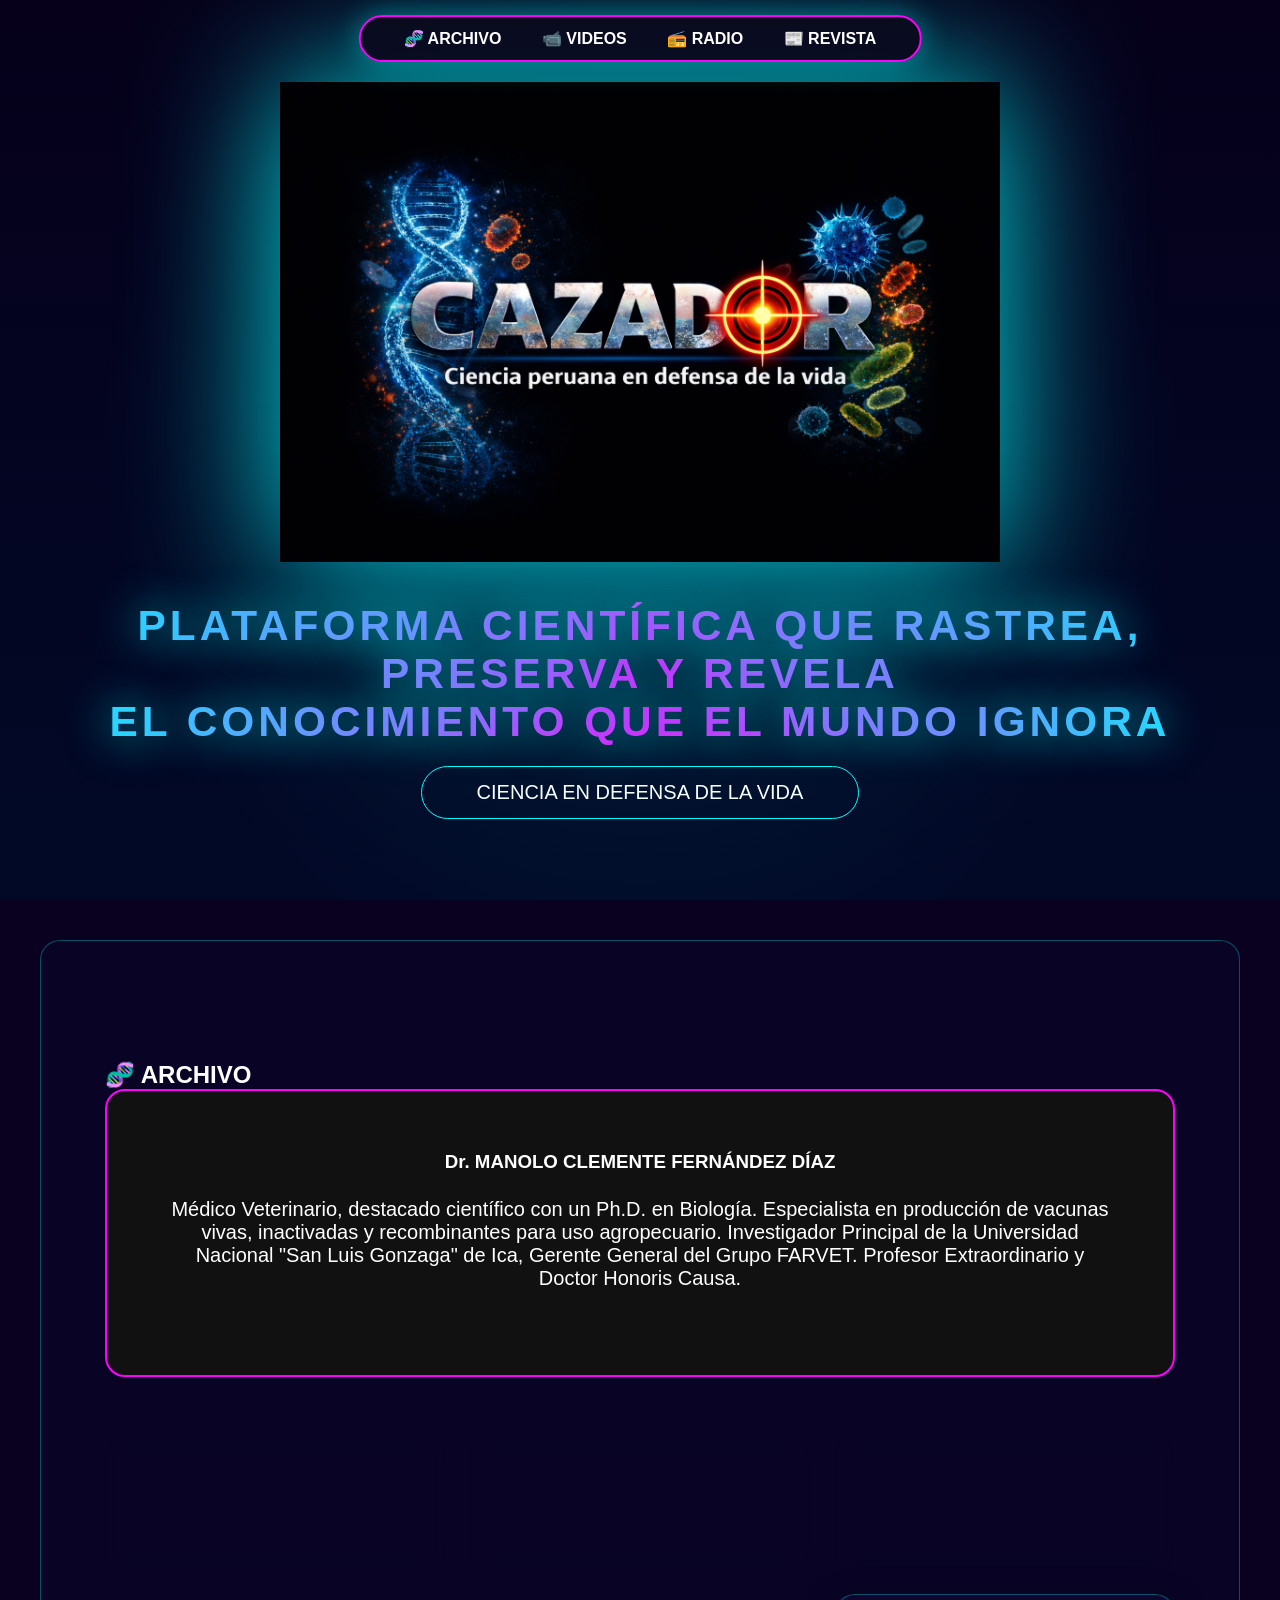
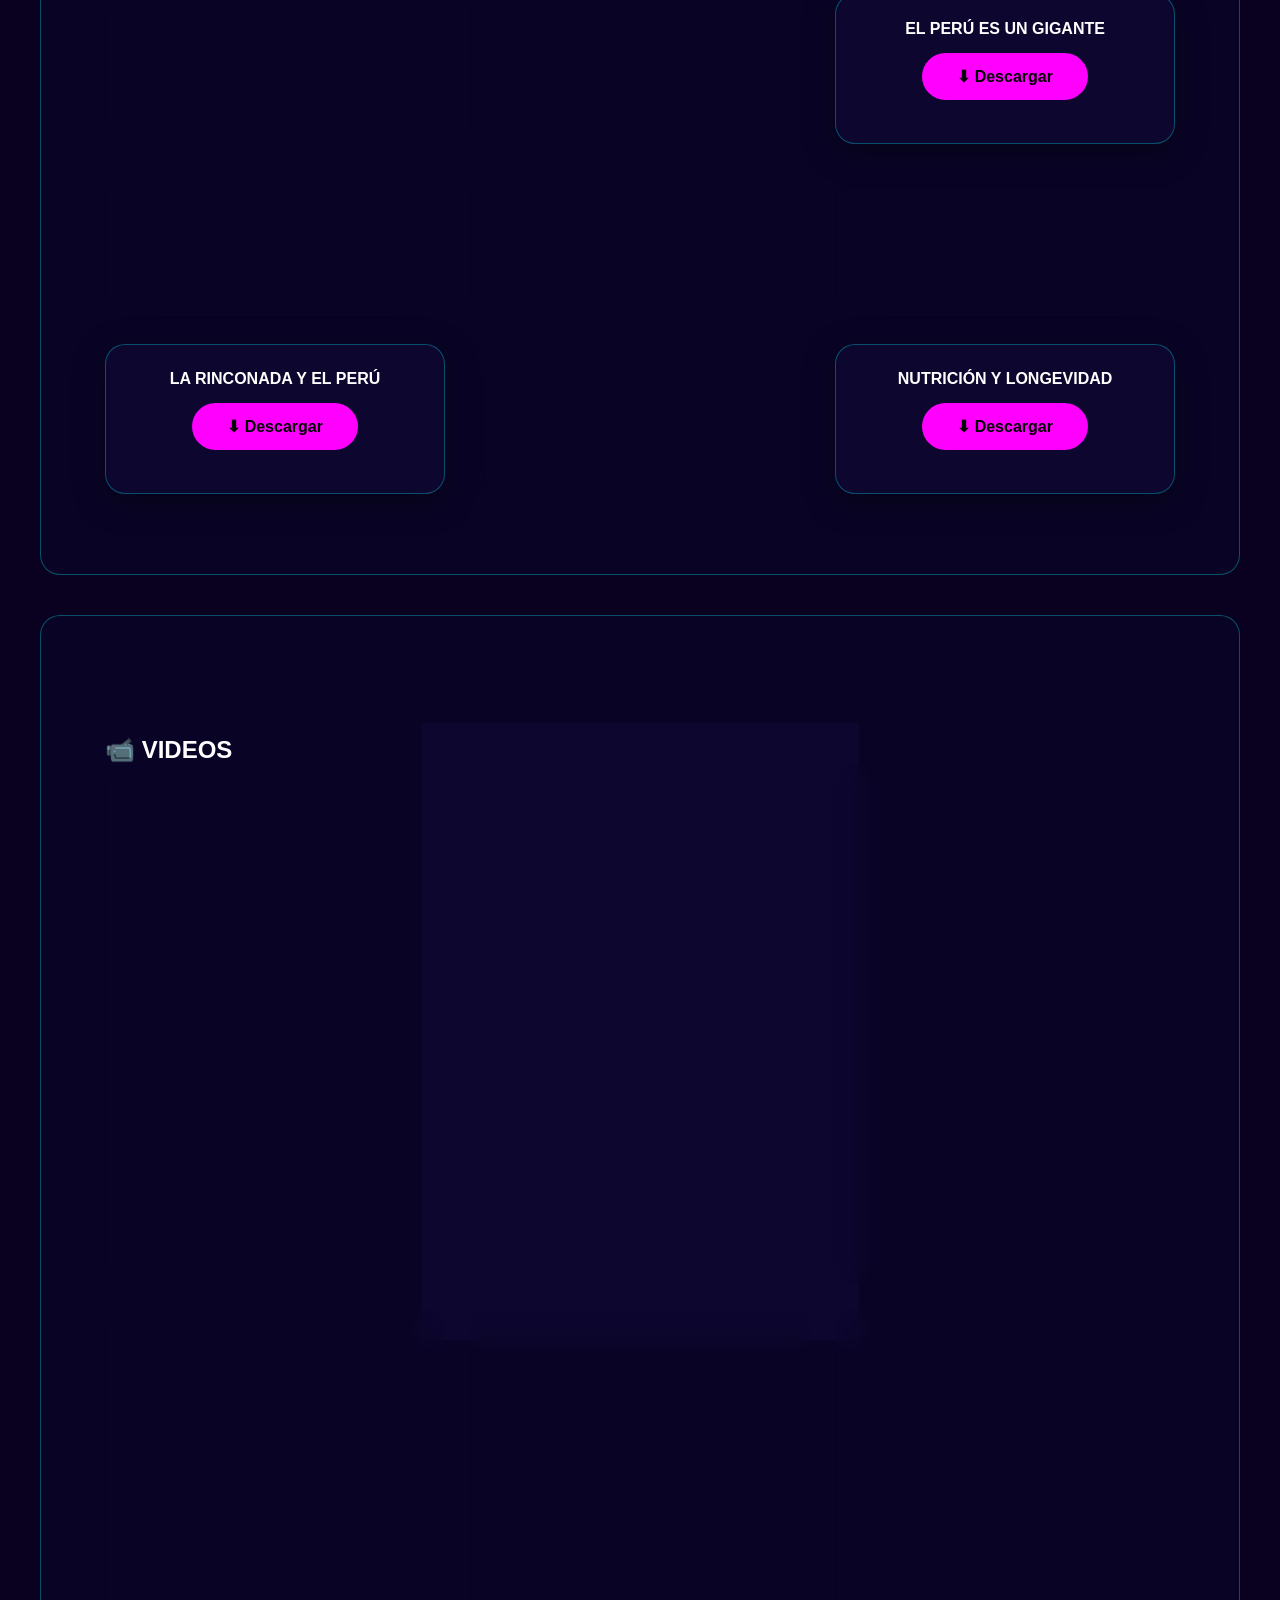
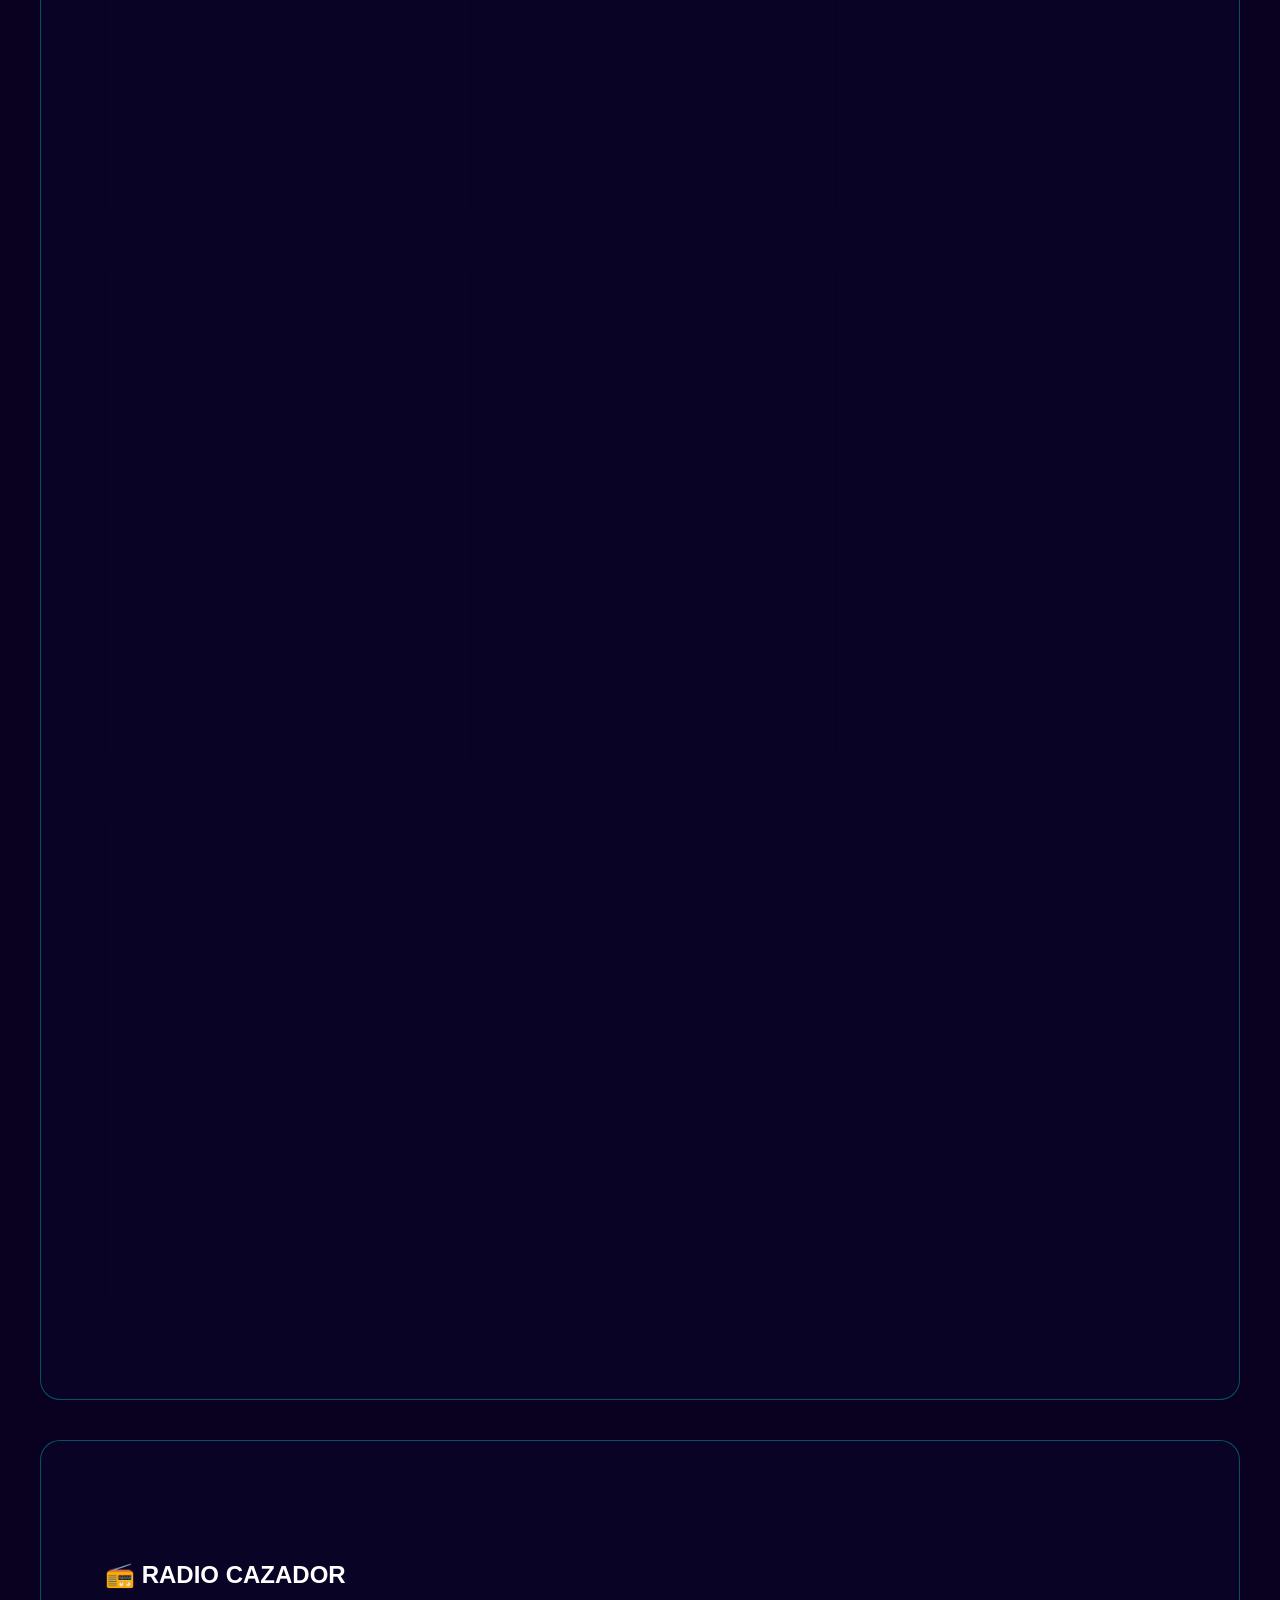
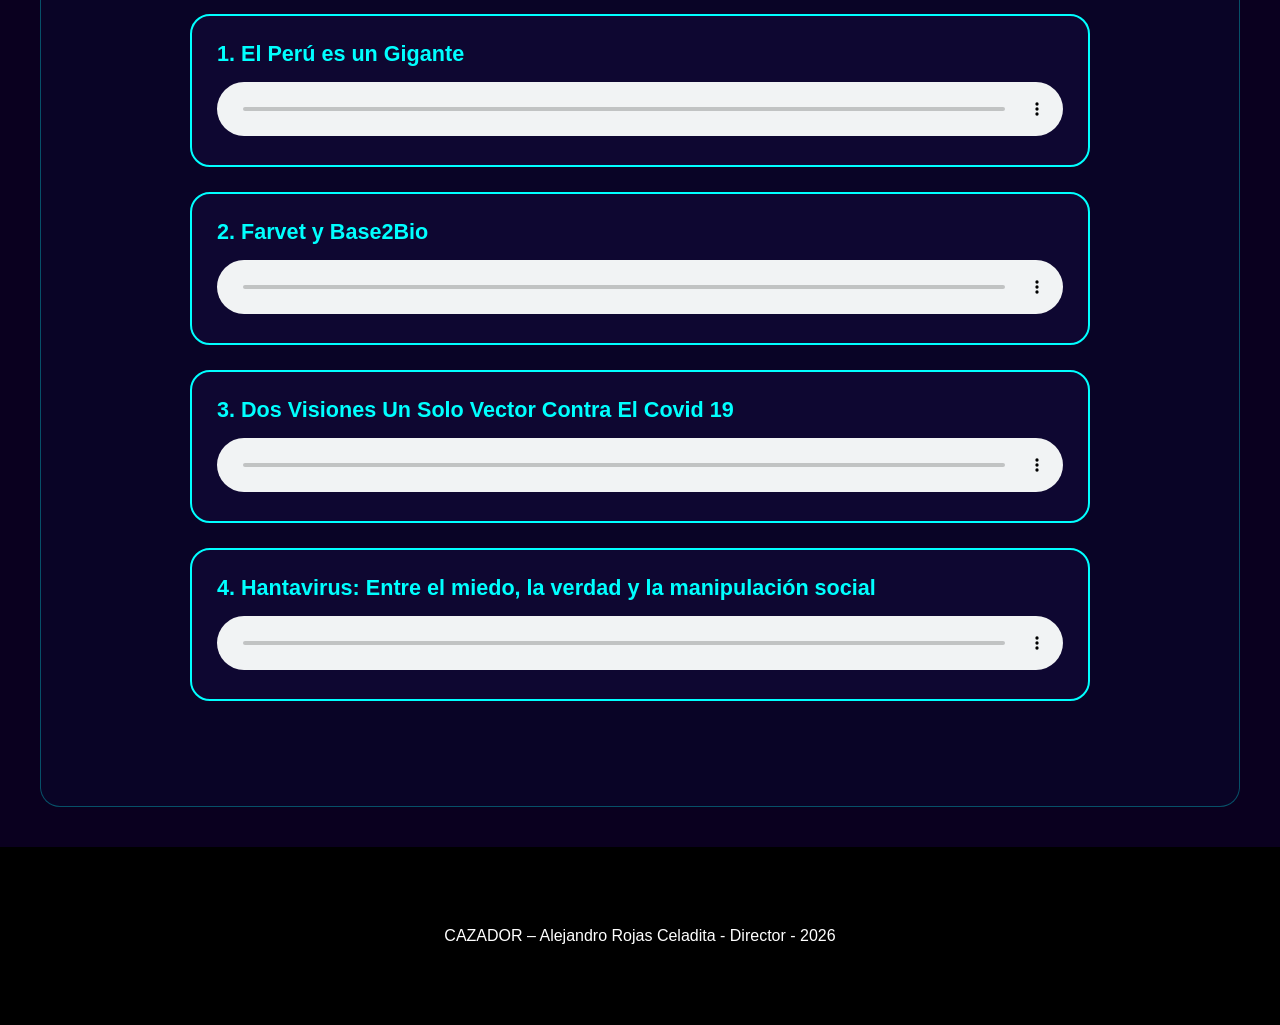
==== index.html @ 8141affb "Update index.html" ====
<!DOCTYPE html>
<html lang="es">
<head>
    <meta charset="UTF-8">
    <meta name="viewport" content="width=device-width, initial-scale=1.0">
    <title>CAZADOR – Archivo Científico Vivo</title>
    <style>
        :root { --neon-pink: #ff00ff; --neon-blue: #00ffff; }
        * { margin: 0; padding: 0; box-sizing: border-box; }
        body { font-family: 'Arial', sans-serif; background: #0a001f; color: white; scroll-behavior: smooth; }

        nav { position: fixed; top: 15px; left: 50%; transform: translateX(-50%); background: rgba(10,10,30,0.95); border: 2px solid var(--neon-pink); border-radius: 50px; padding: 12px 25px; z-index: 1000; box-shadow: 0 0 30px rgba(0,255,255,0.4); }
        nav a { color: white; margin: 0 18px; text-decoration: none; font-weight: bold; }

        header { min-height: 100vh; background: linear-gradient(rgba(5,0,25,0.85), rgba(0,10,40,0.9)), url('https://images.unsplash.com/photo-1462331940025-5ec7f0e9d0e4?ixlib=rb-4.0.3&auto=format&fit=crop&q=80') center/cover no-repeat; display: flex; flex-direction: column; align-items: center; justify-content: center; text-align: center; position: relative; overflow: hidden; }

        .logo { max-width: 720px; width: 80%; margin-bottom: 30px; filter: drop-shadow(0 0 60px rgba(0,255,255,0.8)); }

        .subtitle { font-size: 2.4rem; font-weight: 900; letter-spacing: 3px; background: linear-gradient(90deg, #00ffff, #ff00ff); -webkit-background-clip: text; -webkit-text-fill-color: transparent; text-shadow: 0 0 30px rgba(0,255,255,0.8); }

        .section { padding: 120px 5% 80px; max-width: 1200px; margin: 40px auto; background: rgba(10,5,40,0.95); border: 1px solid rgba(0,255,255,0.3); border-radius: 20px; }

        .grid { display: grid; grid-template-columns: repeat(auto-fit, minmax(340px, 1fr)); gap: 25px; }

            .pdf-card, .video-card {
            background: rgba(15, 8, 50, 0.85);
            border: 1px solid rgba(0, 255, 255, 0.3);
            border-radius: 20px;
            padding: 25px;
            text-align: center;
            transition: all 0.5s cubic-bezier(0.4, 0, 0.2, 1);
            backdrop-filter: blur(10px);
            box-shadow: 0 8px 32px rgba(0, 0, 0, 0.4);
            position: relative;
            overflow: hidden;
        }

        .pdf-card::before, .video-card::before {
            content: '';
            position: absolute;
            top: -50%;
            left: -50%;
            width: 200%;
            height: 200%;
            background: radial-gradient(circle, rgba(0,255,255,0.15) 0%, transparent 70%);
            opacity: 0;
            transition: all 0.6s;
        }

        .pdf-card:hover::before, .video-card:hover::before {
            opacity: 1;
            transform: rotate(30deg);
        }

        .pdf-card:hover, .video-card:hover {
            transform: translateY(-18px) scale(1.04);
            border-color: #ff00ff;
            box-shadow: 0 20px 50px rgba(0, 255, 255, 0.4);
        }

        .video-card {
            height: 520px;
            background-size: cover;
            background-position: center;
        }
        .overlay {
            position: absolute;
            bottom: 0; left: 0; right: 0;
            background: linear-gradient(transparent, rgba(0,0,0,0.95));
            padding: 40px 20px 30px;
        }
        .btn {
            margin-top: 15px;
            padding: 14px 35px;
            background: var(--neon-pink);
            color: black;
            text-decoration: none;
            border-radius: 50px;
            font-weight: bold;
            display: inline-block;
        }
                /* === ANIMACIONES PARA DAR VIDA === */
        @keyframes fadeInUp {
            from { opacity: 0; transform: translateY(40px); }
            to { opacity: 1; transform: translateY(0); }
        }

        @keyframes neonGlow {
            0% { text-shadow: 0 0 10px #00ffff; }
            50% { text-shadow: 0 0 40px #00ffff, 0 0 60px #ff00ff; }
            100% { text-shadow: 0 0 10px #00ffff; }
        }

        .section { animation: fadeInUp 0.8s ease forwards; }

        .video-card, .pdf-card {
            transition: all 0.4s cubic-bezier(0.4, 0, 0.2, 1);
        }

        .video-card:hover, .pdf-card:hover {
            transform: translateY(-15px) scale(1.03);
            box-shadow: 0 0 50px rgba(0, 255, 255, 0.5);
            border-color: #ff00ff;
        }

        h2 { animation: neonGlow 4s infinite alternate; }

        .btn:hover {
            transform: scale(1.1);
            box-shadow: 0 0 25px rgba(255, 0, 255, 0.8);
        }
    </style>
    <!-- Google tag (gtag.js) -->
<script async src="https://www.googletagmanager.com/gtag/js?id=G-7K16QGHXJN"></script>
<script>
  window.dataLayer = window.dataLayer || [];
  function gtag(){dataLayer.push(arguments);}
  gtag('js', new Date());

  gtag('config', 'G-7K16QGHXJN');
</script>
</head>
<body>

     <nav>
        <a href="#archivo">🧬 ARCHIVO</a>
        <a href="#videos">📹 VIDEOS</a>
        <a href="#radio">📻 RADIO</a>
        <a href="#revista">📰 REVISTA</a>
    </nav>

        <!-- HEADER CINEMATOGRÁFICO LIMPIO -->
    <header style="min-height: 100vh; 
                   background: linear-gradient(rgba(5,0,25,0.8), rgba(0,10,40,0.9)), 
                               url('https://images.unsplash.com/photo-1462331940025-5ec7f0e9d0e4?ixlib=rb-4.0.3&auto=format&fit=crop&q=80') center/cover no-repeat;
                   display: flex; 
                   flex-direction: column; 
                   align-items: center; 
                   justify-content: center; 
                   text-align: center; 
                   position: relative;
                   overflow: hidden;">

        <div style="position: absolute; top: 0; left: 0; width: 100%; height: 100%; background: radial-gradient(circle at center, rgba(0,255,255,0.1) 0%, transparent 70%);"></div>

        <img src="LOGO.png" alt="CAZADOR" class="logo" 
             style="max-width: 720px; width: 80%; margin-bottom: 40px; filter: drop-shadow(0 0 70px rgba(0,255,255,0.85));">

                <p class="subtitle" style="font-size: 2.65rem; font-weight: 900; letter-spacing: 4px; 
                                  background: linear-gradient(90deg, #00ffff, #ff00ff, #00ffff); 
                                  -webkit-background-clip: text; 
                                  -webkit-text-fill-color: transparent; 
                                  text-shadow: 0 0 45px rgba(0,255,255,0.9);">
            PLATAFORMA CIENTÍFICA QUE RASTREA, PRESERVA Y REVELA<br>
            EL CONOCIMIENTO QUE EL MUNDO IGNORA
        </p>

        <div style="margin-top: 20px; padding: 14px 55px; border: 1px solid #00ffff; border-radius: 50px; font-size: 1.25rem;">
            CIENCIA EN DEFENSA DE LA VIDA
        </div>
    </header>

    <!-- ARCHIVO -->
    <div class="section" id="archivo">
        <h2>🧬 ARCHIVO</h2>
        <div style="background:#111; border:2px solid #ff00ff; border-radius:20px; padding:60px 40px; text-align:center; margin-bottom:60px;">
            <h3>Dr. MANOLO CLEMENTE FERNÁNDEZ DÍAZ</h3>
            <p style="font-size:1.25rem; max-width:950px; margin:25px auto;">
                Médico Veterinario, destacado científico con un Ph.D. en Biología. Especialista en producción de vacunas vivas, inactivadas y recombinantes para uso agropecuario. Investigador Principal de la Universidad Nacional "San Luis Gonzaga" de Ica, Gerente General del Grupo FARVET. Profesor Extraordinario y Doctor Honoris Causa.
            </p>
        </div>
        <div class="grid">
            <div class="pdf-card"><p><strong>ALIANZA FARVET Y BASE2BIO</strong></p><a href="ALIANZA FARVET Y BASE2BIO.pdf" class="btn" target="_blank">⬇ Descargar</a></div>
            <div class="pdf-card"><p><strong>DOS VISIONES UN SOLO VECTOR</strong></p><a href="DOS VISIONES UN SOLO VECTOR.pdf" class="btn" target="_blank">⬇ Descargar</a></div>
            <div class="pdf-card"><p><strong>DESPIERTA PERÚ</strong></p><a href="despierta-peru.pdf" class="btn" target="_blank">⬇ Descargar</a></div>
            <div class="pdf-card"><p><strong>ELEGIR BIEN ES CONSTRUIR UN DESTINO EXITOSO</strong></p><a href="elegir-bien-es-construir-un-destino-exitoso.pdf" class="btn" target="_blank">⬇ Descargar</a></div>
            <div class="pdf-card"><p><strong>FARVET SAC - 43 AÑOS DE HISTORIA CIENTÍFICA</strong></p><a href="farvet-sac-43-años-de-historia-cientifica.pdf" class="btn" target="_blank">⬇ Descargar</a></div>
            <div class="pdf-card"><p><strong>EL PERÚ ES UN GIGANTE</strong></p><a href="el-perú-es-un-gigante.pdf" class="btn" target="_blank">⬇ Descargar</a></div>
            <div class="pdf-card"><p><strong>LA FELICIDAD QUE NACE DE SOLTAR</strong></p><a href="la-felicidad-que-nace-de-soltar.pdf" class="btn" target="_blank">⬇ Descargar</a></div>
            <div class="pdf-card"><p><strong>LA FALSA PROMESA DE LA VACUNA UNIVERSAL</strong></p><a href="la-falsa-promesa-de-la-vacuna-universal.pdf" class="btn" target="_blank">⬇ Descargar</a></div>
            <div class="pdf-card"><p><strong>LAS ENFERMEDADES DE TRANSMISIÓN SEXUAL</strong></p><a href="las-enfermedades-de-transmision-sexual.pdf" class="btn" target="_blank">⬇ Descargar</a></div>
            <div class="pdf-card"><p><strong>LA RINCONADA Y EL PERÚ</strong></p><a href="la-rinconada-y-el-peru.pdf" class="btn" target="_blank">⬇ Descargar</a></div>
            <div class="pdf-card"><p><strong>LA VIBRACIÓN SECRETA DE LA VIDA</strong></p><a href="la-vibracion-secreta-de-la-vida.pdf" class="btn" target="_blank">⬇ Descargar</a></div>
            <div class="pdf-card"><p><strong>NUTRICIÓN Y LONGEVIDAD</strong></p><a href="nutricion-y-longevidad.pdf" class="btn" target="_blank">⬇ Descargar</a></div>
        </div>
    </div>
        <!-- VIDEOS - Versión Corregida y Uniforme -->
    <div class="section" id="videos">
        <h2>📹 VIDEOS</h2>
        <div class="grid">

            <div class="video-card" style="background-image: url('ChatGPT Image 27 mar 2026, 13_13_25.png');">
                <div class="overlay">
                    <h3>La Vibración Secreta de la Verdad</h3>
                    <p>El Código Oculto del Pensamiento Fernández</p>
                    <a href="https://www.facebook.com/reel/1329560222394383" class="btn" target="_blank">▶ Ver Video</a>
                </div>
            </div>

            <div class="video-card" style="background-image: url('video02.jpg');">
                <div class="overlay">
                    <h3>Nutrición y Longevidad</h3>
                    <p>Matusalén, los Telómeros y el Reloj Biológico</p>
                    <a href="https://www.facebook.com/reel/1490981482359283" class="btn" target="_blank">▶ Ver Video</a>
                </div>
            </div>

            <div class="video-card" style="background-image: url('video-03.jpg.jpg');">
                <div class="overlay">
                    <h3>Dos Visiones un Solo Vector</h3>
                    <p>La batalla científica contra gobernantes incrédulos</p>
                    <a href="https://www.facebook.com/reel/1310674777593360" class="btn" target="_blank">▶ Ver Video</a>
                </div>
            </div>

            <div class="video-card" style="background-image: url('video-04.jpg.png');">
                <div class="overlay">
                    <h3>Protocolo de Remisión Sistémica del Cáncer</h3>
                    <p>Entender la vida… es el primer paso para defenderla</p>
                    <a href="https://www.facebook.com/reel/1462099518751976" class="btn" target="_blank">▶ Ver Video</a>
                </div>
            </div>

            <div class="video-card" style="background-image: url('video-05.jpg.png');">
                <div class="overlay">
                    <h3>Secuenciación del Genoma</h3>
                    <p>La Ciencia Peruana no se Detiene… Evoluciona</p>
                    <a href="https://www.facebook.com/reel/1681471199534726" class="btn" target="_blank">▶ Ver Video</a>
                </div>
            </div>

            <div class="video-card" style="background-image: url('portada-la-felicidad-no-nace-de-soltar.jpg');">
                <div class="overlay">
                    <h3>La Felicidad que Nace de Soltar</h3>
                    <p>Mensaje científicamente humanista que busca la armonía consigo mismo</p>
                    <a href="https://www.facebook.com/reel/977029444712854" class="btn" target="_blank">▶ Ver Video</a>
                </div>
            </div>

            <div class="video-card" style="background-image: url('portada-la-verdadera-sabiduria.jpg');">
                <div class="overlay">
                    <h3>La Verdadera Sabiduría Surge de la Calma Interior</h3>
                    <p>Reflexión reciente del Dr. Manolo Fernández Díaz</p>
                    <a href="https://www.facebook.com/reel/1494885554833521" class="btn" target="_blank">▶ Ver Video</a>
                </div>
            </div>

            <div class="video-card" style="background-image: url('peru-hace-historia-ia-10-preguntas.jpg');">
                <div class="overlay">
                    <h3>Perú Hace Historia con IA</h3>
                    <p>10 Preguntas Clave</p>
                    <a href="https://www.facebook.com/reel/1278509941075269" class="btn" target="_blank">▶ Ver Video</a>
                </div>
            </div>

            <div class="video-card" style="background-image: url('el-sistema-de-vision-bionica-que-busca-devolver-la-percepcion-visual.jpeg');">
                <div class="overlay">
                    <h3>El Sistema de Visión Biónica</h3>
                    <p>Que busca devolver la percepción visual</p>
                    <a href="https://www.facebook.com/reel/2027091255358242" class="btn" target="_blank">▶ Ver Video</a>
                </div>
            </div>
            <!-- NUEVO VIDEO -->
            <div class="video-card" style="background-image: url('la-falsa-promesa-de-la-vacuna-universal.jpg');">
                <div class="overlay">
                    <h3>La Falsa Promesa de la Vacuna Universal</h3>
                    <p>Dr. Manolo Fernández Díaz</p>
                    <a href="https://www.facebook.com/reel/1138431615126775" class="btn" target="_blank">▶ Ver Video</a>
                </div>
            </div>
        </div>
    </div>
          <!-- RADIO CAZADOR - Nombres Claros y Funcionando -->
    <div class="section" id="radio">
        <h2>📻 RADIO CAZADOR</h2>
        
        <div style="max-width: 900px; margin: 0 auto;">

            <div style="margin: 25px 0; padding: 25px; background: rgba(15,8,50,0.95); border: 2px solid #00ffff; border-radius: 20px;">
                <p style="font-size: 1.35rem; margin-bottom: 15px; color: #00ffff;"><strong>1. El Perú es un Gigante</strong></p>
                <audio controls style="width: 100%;">
                    <source src="https://archive.org/download/el-peru-es-un-gigante/el-peru-es-un-gigante.mp3" type="audio/mpeg">
                </audio>
            </div>

            <div style="margin: 25px 0; padding: 25px; background: rgba(15,8,50,0.95); border: 2px solid #00ffff; border-radius: 20px;">
                <p style="font-size: 1.35rem; margin-bottom: 15px; color: #00ffff;"><strong>2. Farvet y Base2Bio</strong></p>
                <audio controls style="width: 100%;">
                    <source src="https://archive.org/download/farvet-y-base2bio/farvet-y-base2bio.mp3" type="audio/mpeg">
                </audio>
            </div>

            <div style="margin: 25px 0; padding: 25px; background: rgba(15,8,50,0.95); border: 2px solid #00ffff; border-radius: 20px;">
                <p style="font-size: 1.35rem; margin-bottom: 15px; color: #00ffff;"><strong>3. Dos Visiones Un Solo Vector Contra El Covid 19</strong></p>
                <audio controls style="width: 100%;">
                    <source src="https://archive.org/download/dos-visiones-un-solo-vector-contra-el-covid-19/dos-visiones-un-solo-vector-contra-el-covid-19.mp3" type="audio/mpeg">
                </audio>
            </div>

              <!-- Audio 4 - Hantavirus -->
            <div style="margin: 25px 0; padding: 25px; background: rgba(15,8,50,0.95); border: 2px solid #00ffff; border-radius: 20px;">
                <p style="font-size: 1.35rem; margin-bottom: 15px; color: #00ffff;"><strong>4. Hantavirus: Entre el miedo, la verdad y la manipulación social</strong></p>
                <audio controls style="width: 100%;">
                    <source src="https://archive.org/download/hantavirus-entre-el-miedo-la-verdad-y-la-manipulacio-n-social/hantavirus-entre-el-miedo-la-verdad-y-la-manipulacio-n-social.mp3" type="audio/mpeg">
                </audio>
            </div>

        </div>
    </div>

        </div>
    </div>
        </div>
    </div>

    <footer style="text-align:center; padding:80px; background:#000;">
        <p>CAZADOR – Alejandro Rojas Celadita - Director - 2026</p>
    </footer>
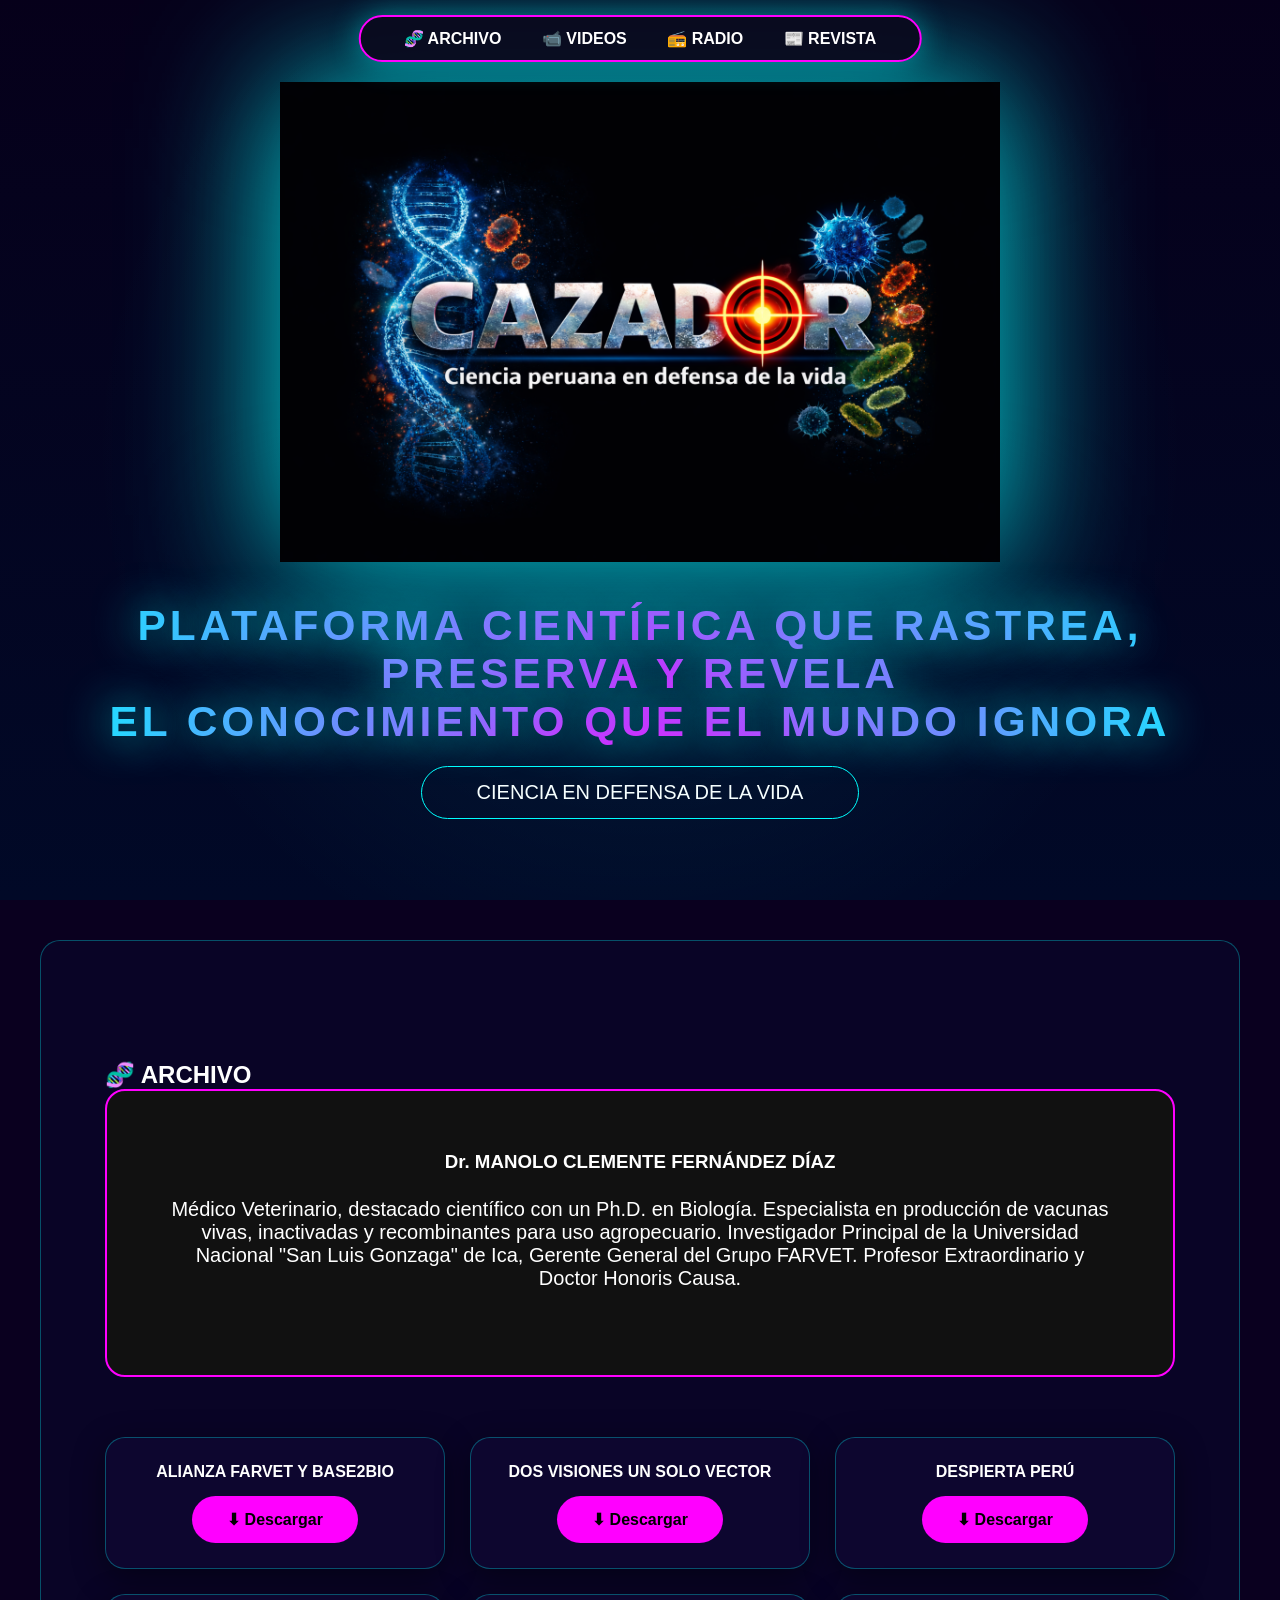
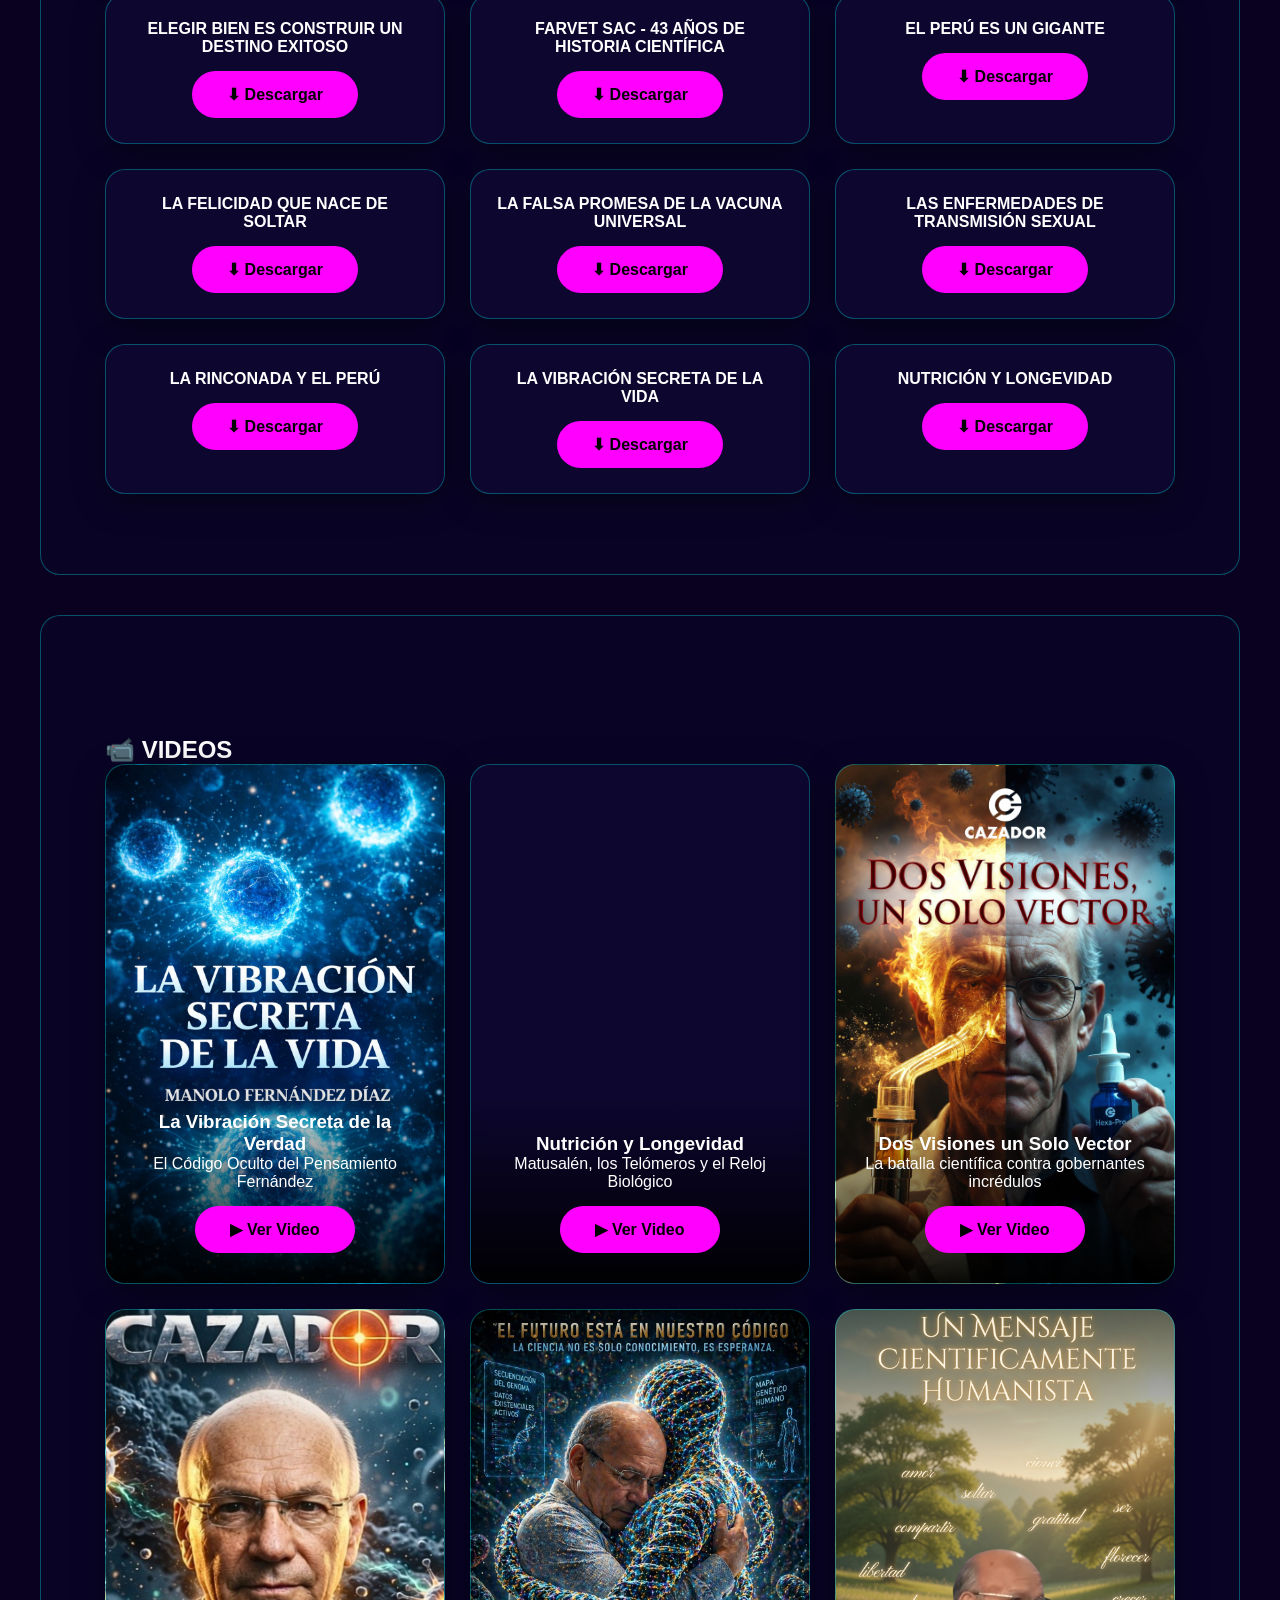
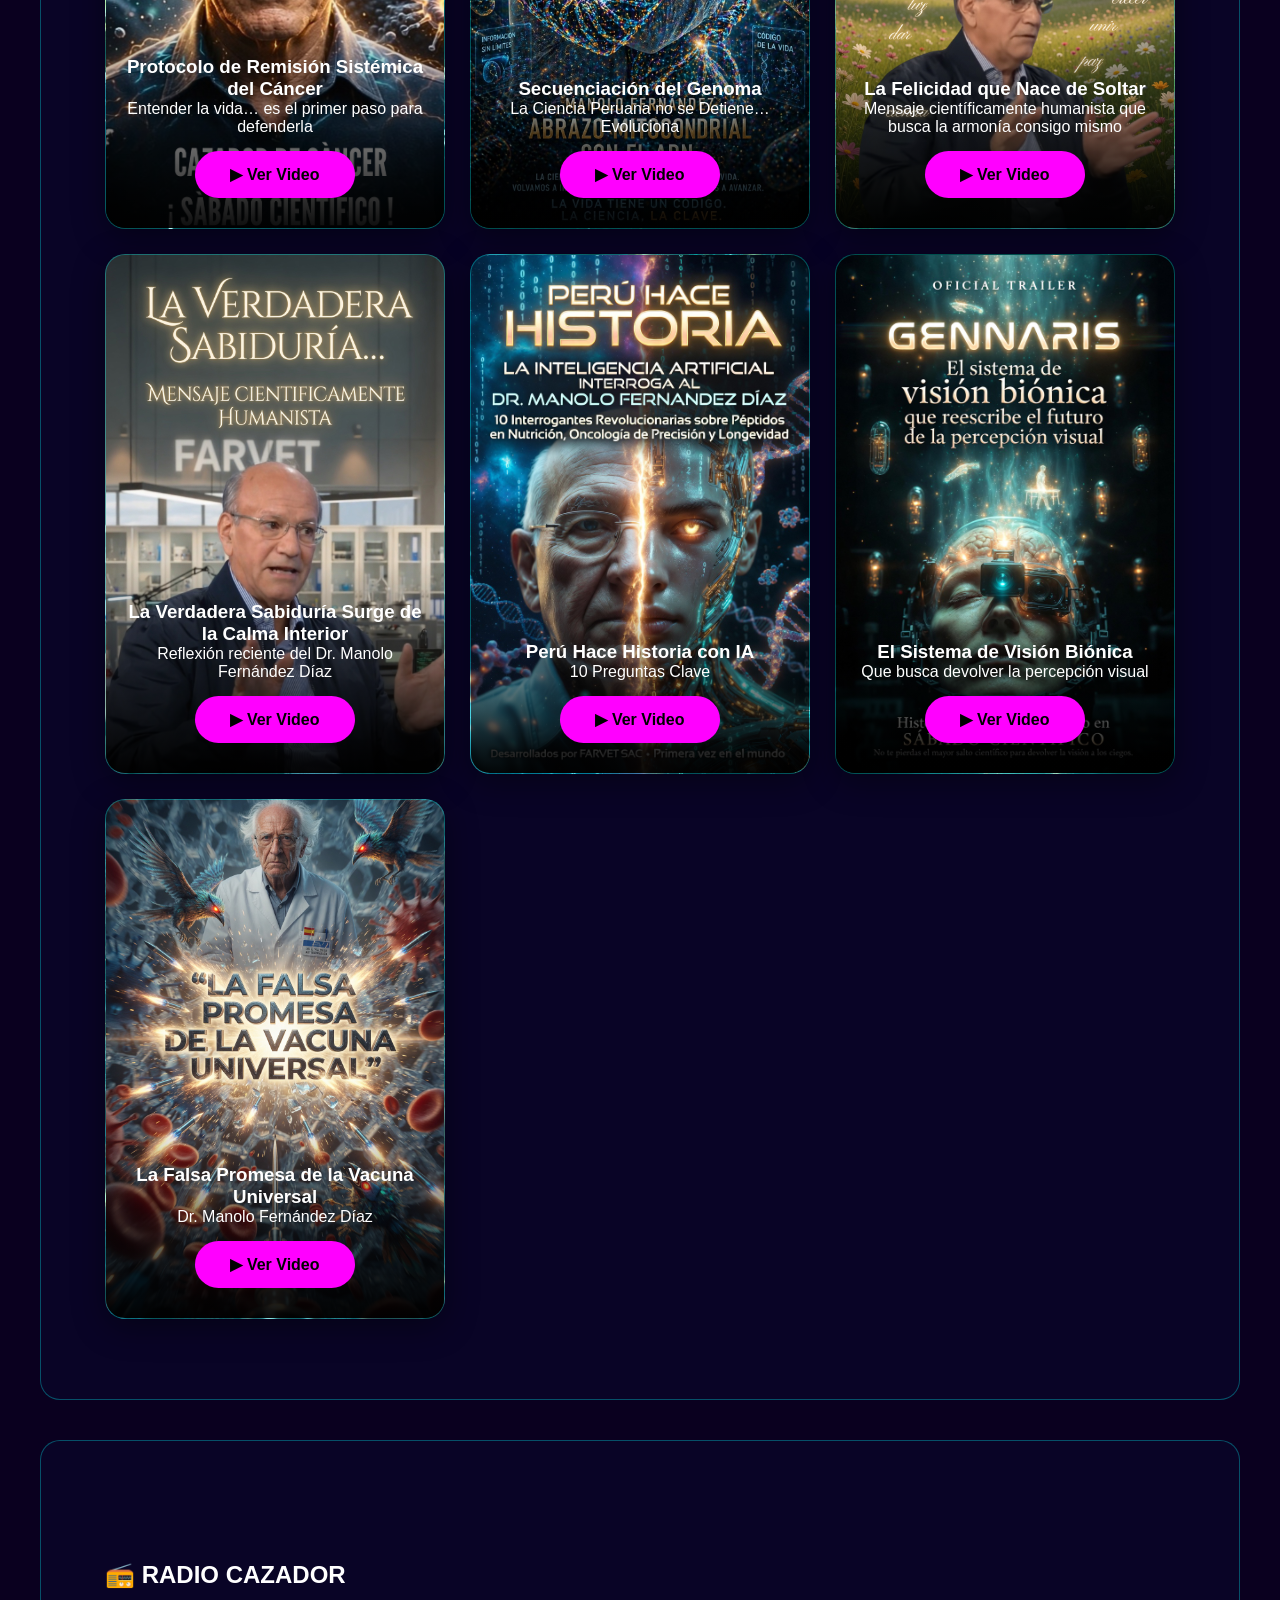
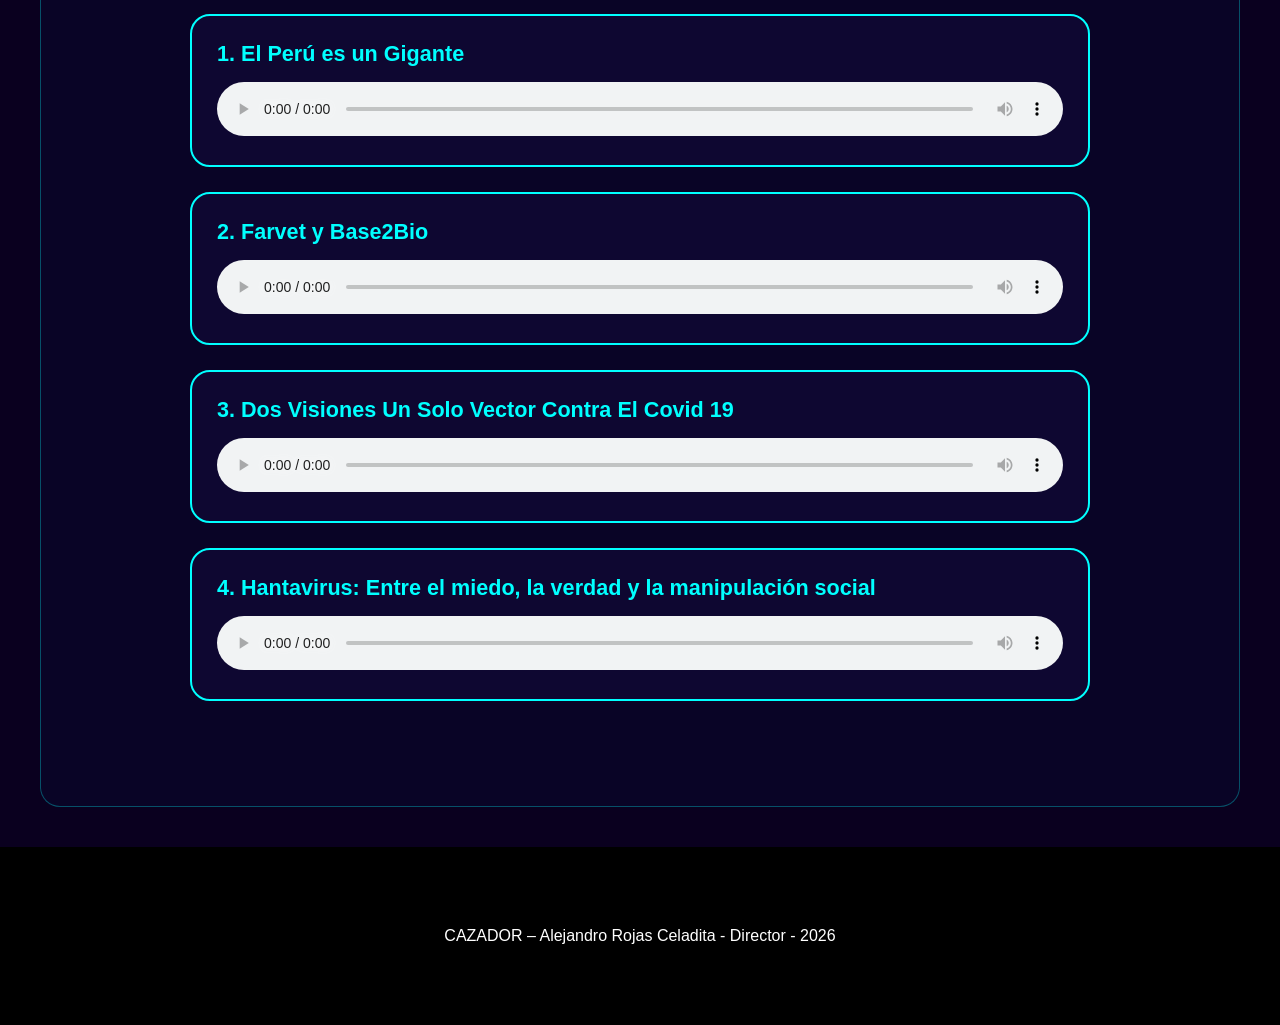
==== commit ef5ff7af: "Update index.html" ====
--- a/index.html
+++ b/index.html
@@ -297,11 +297,11 @@
                 </audio>
             </div>
 
-              <!-- Audio 4 - Hantavirus -->
+                      <!-- Audio 4 - Hantavirus -->
             <div style="margin: 25px 0; padding: 25px; background: rgba(15,8,50,0.95); border: 2px solid #00ffff; border-radius: 20px;">
                 <p style="font-size: 1.35rem; margin-bottom: 15px; color: #00ffff;"><strong>4. Hantavirus: Entre el miedo, la verdad y la manipulación social</strong></p>
                 <audio controls style="width: 100%;">
-                    <source src="https://archive.org/download/hantavirus-entre-el-miedo-la-verdad-y-la-manipulacio-n-social/hantavirus-entre-el-miedo-la-verdad-y-la-manipulacio-n-social.mp3" type="audio/mpeg">
+                    <source src="https://archive.org/download/hantavirus-entre-el-miedo-la-verdad-y-la-manipulacio-n-social/HANTAVIRUS%20ENTRE%20EL%20MIEDO%2C%20LA%20VERDAD%20Y%20LA%20MANIPULACI%C3%93N%20SOCIAL.mp3" type="audio/mpeg">
                 </audio>
             </div>
 
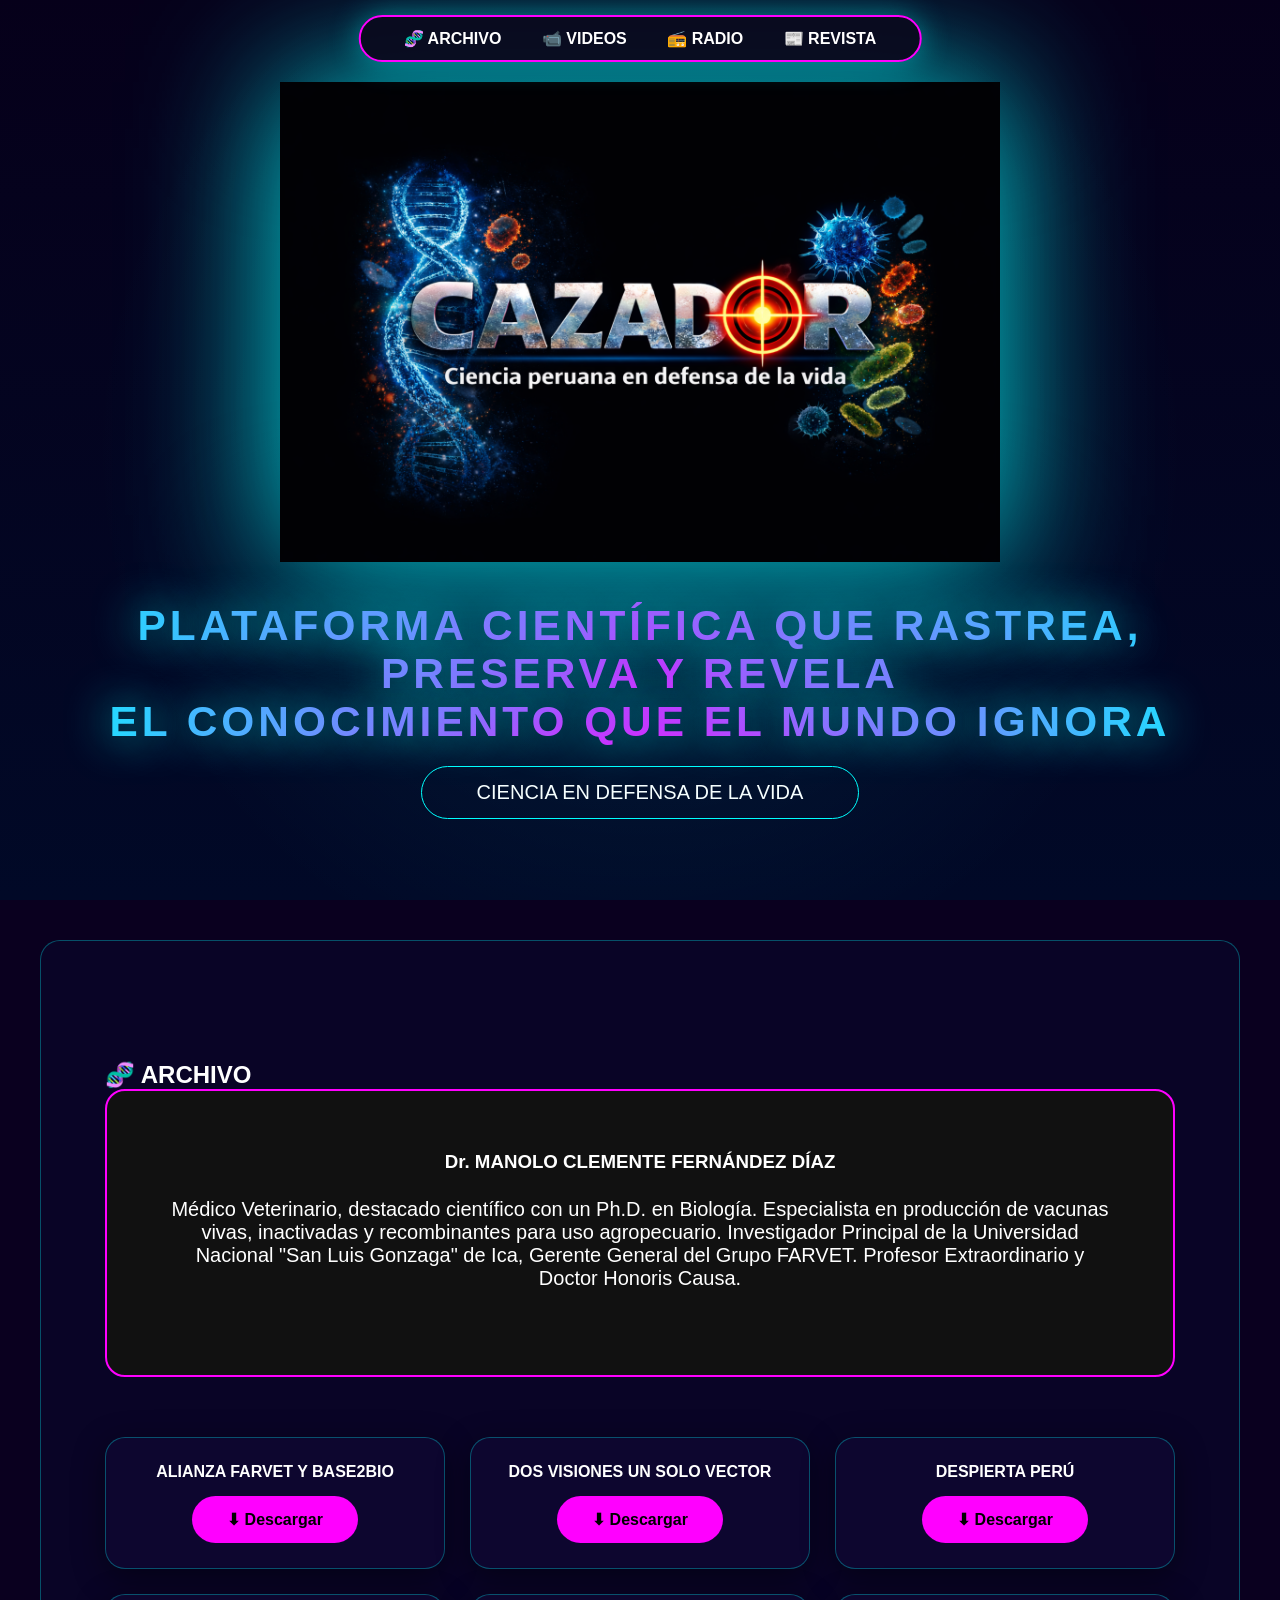
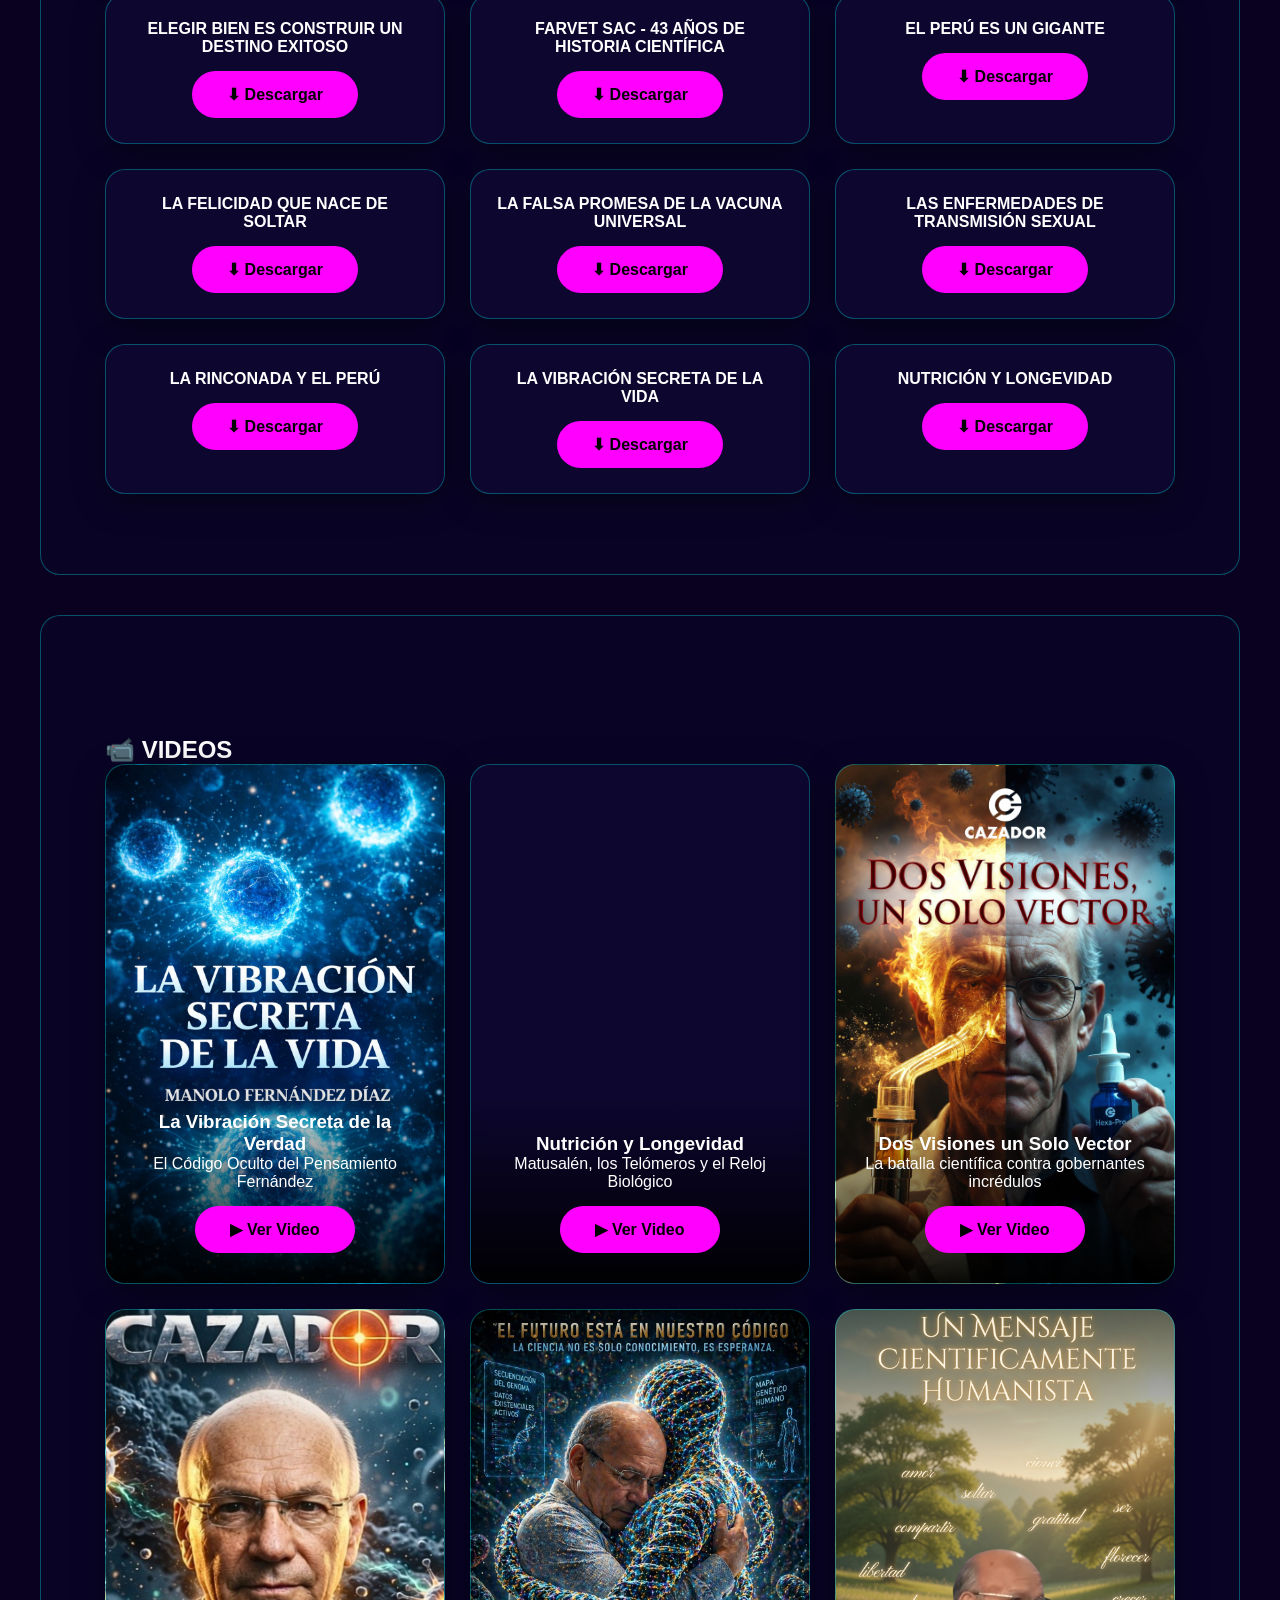
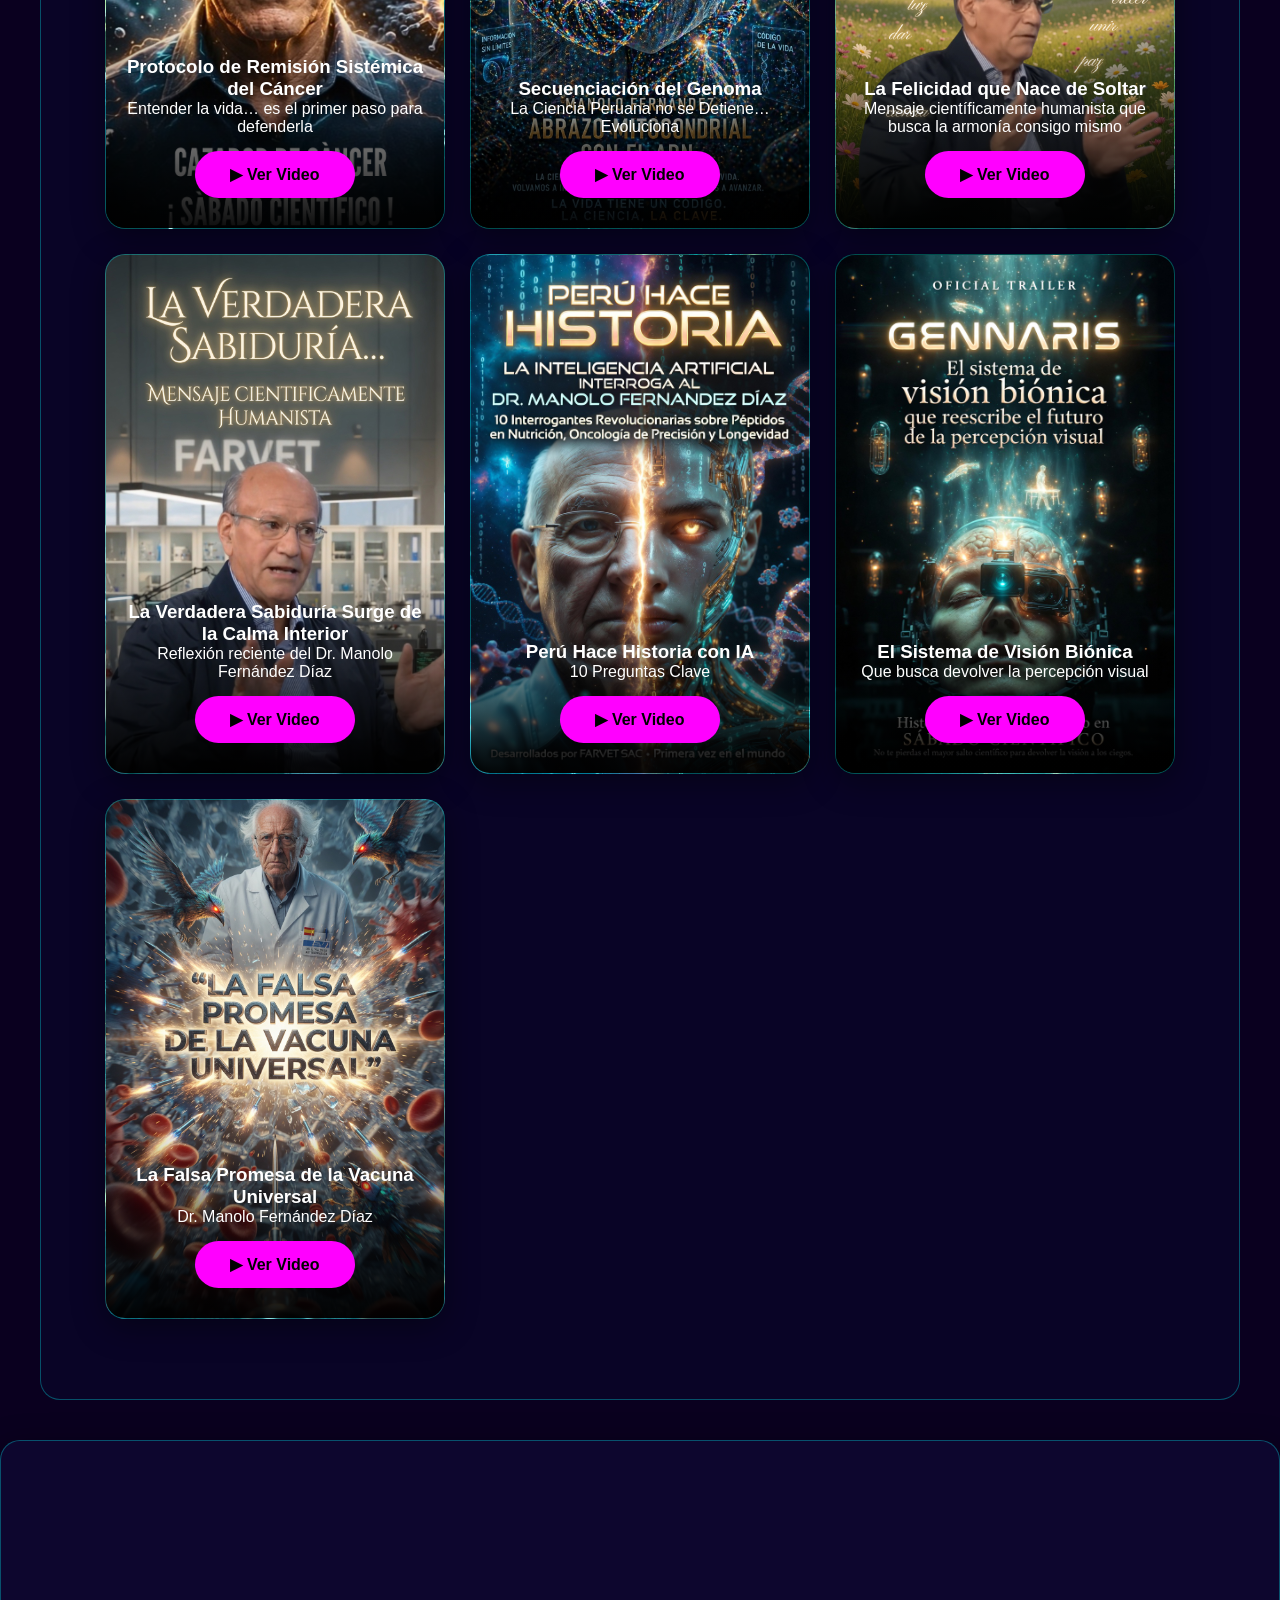
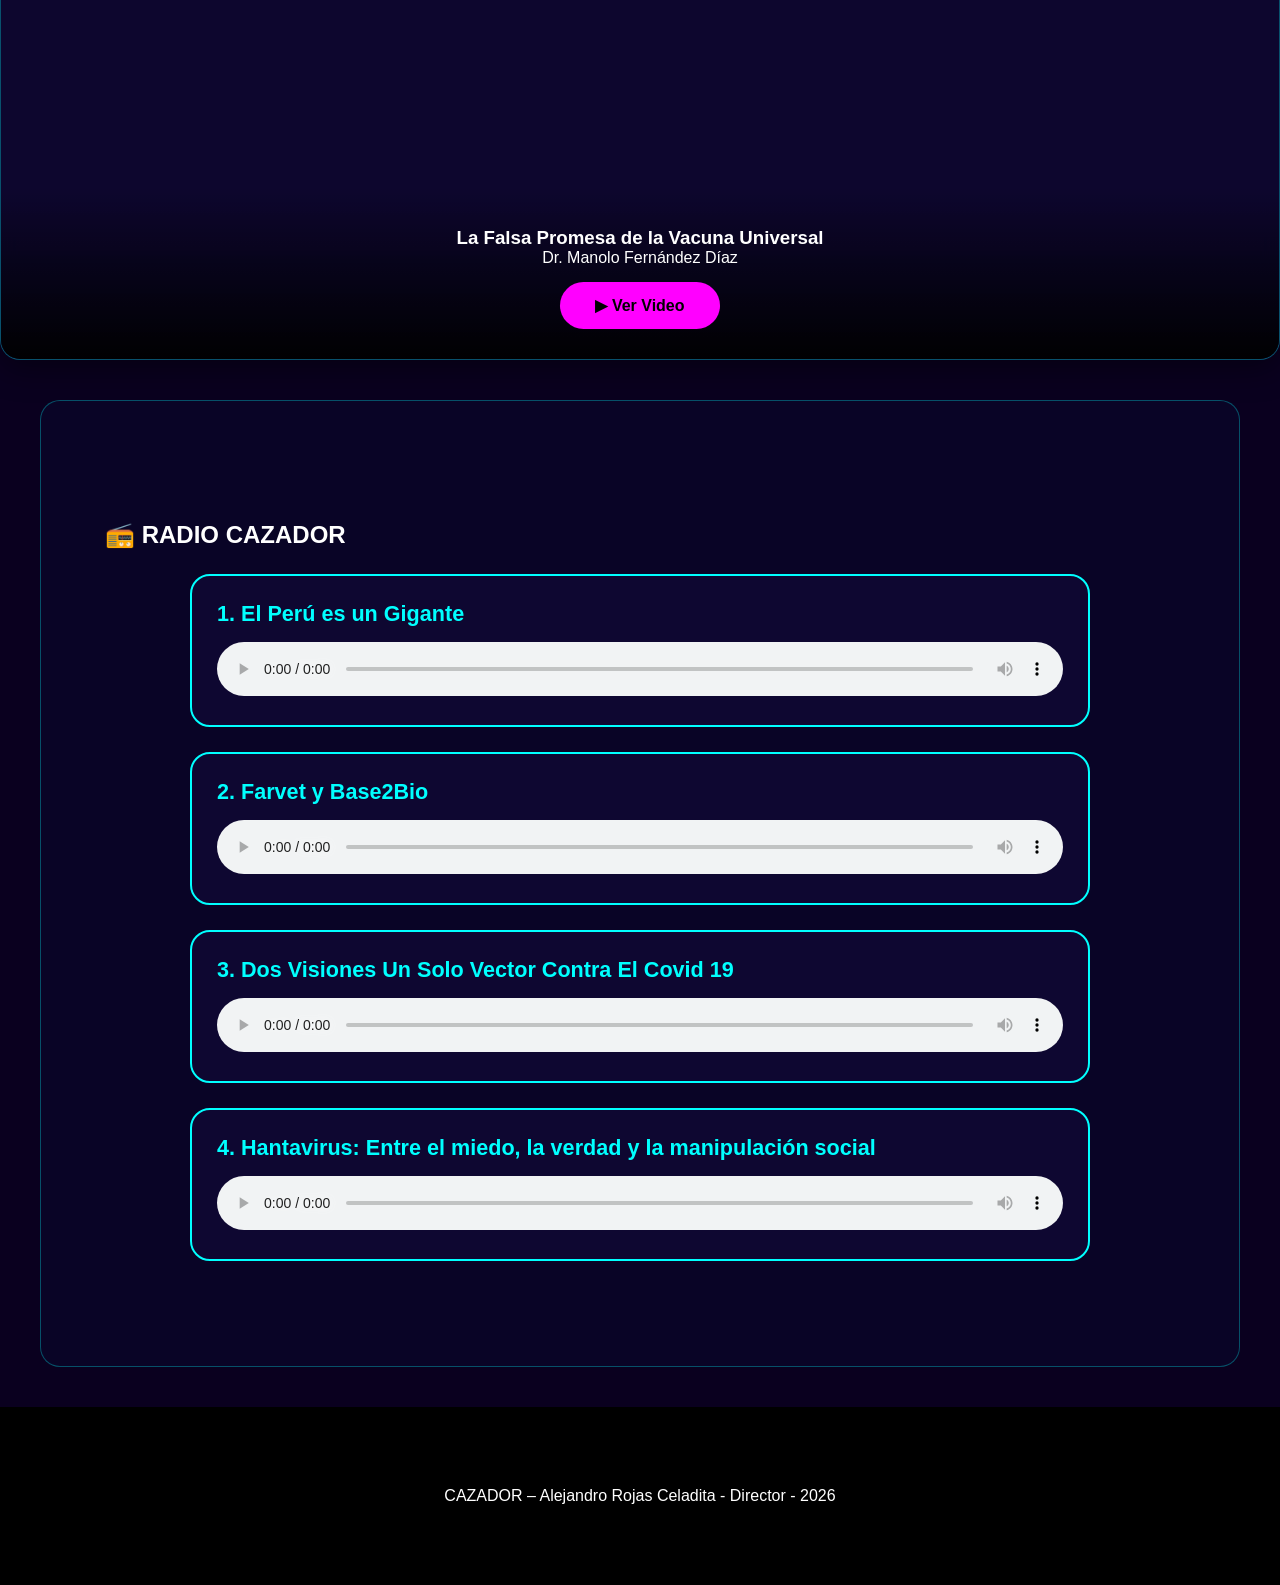
==== commit cad09fb2: "Update index.html" ====
--- a/index.html
+++ b/index.html
@@ -270,6 +270,14 @@
             </div>
         </div>
     </div>
+                <!-- NUEVO VIDEO - La Falsa Promesa de la Vacuna -->
+            <div class="video-card" style="background-image: url('portada_falsa-promesa_jpg'); height: 520px !important;">
+                <div class="overlay">
+                    <h3>La Falsa Promesa de la Vacuna Universal</h3>
+                    <p>Dr. Manolo Fernández Díaz</p>
+                    <a href="https://www.facebook.com/reel/1138431615126775" class="btn" target="_blank">▶ Ver Video</a>
+                </div>
+            </div>
           <!-- RADIO CAZADOR - Nombres Claros y Funcionando -->
     <div class="section" id="radio">
         <h2>📻 RADIO CAZADOR</h2>
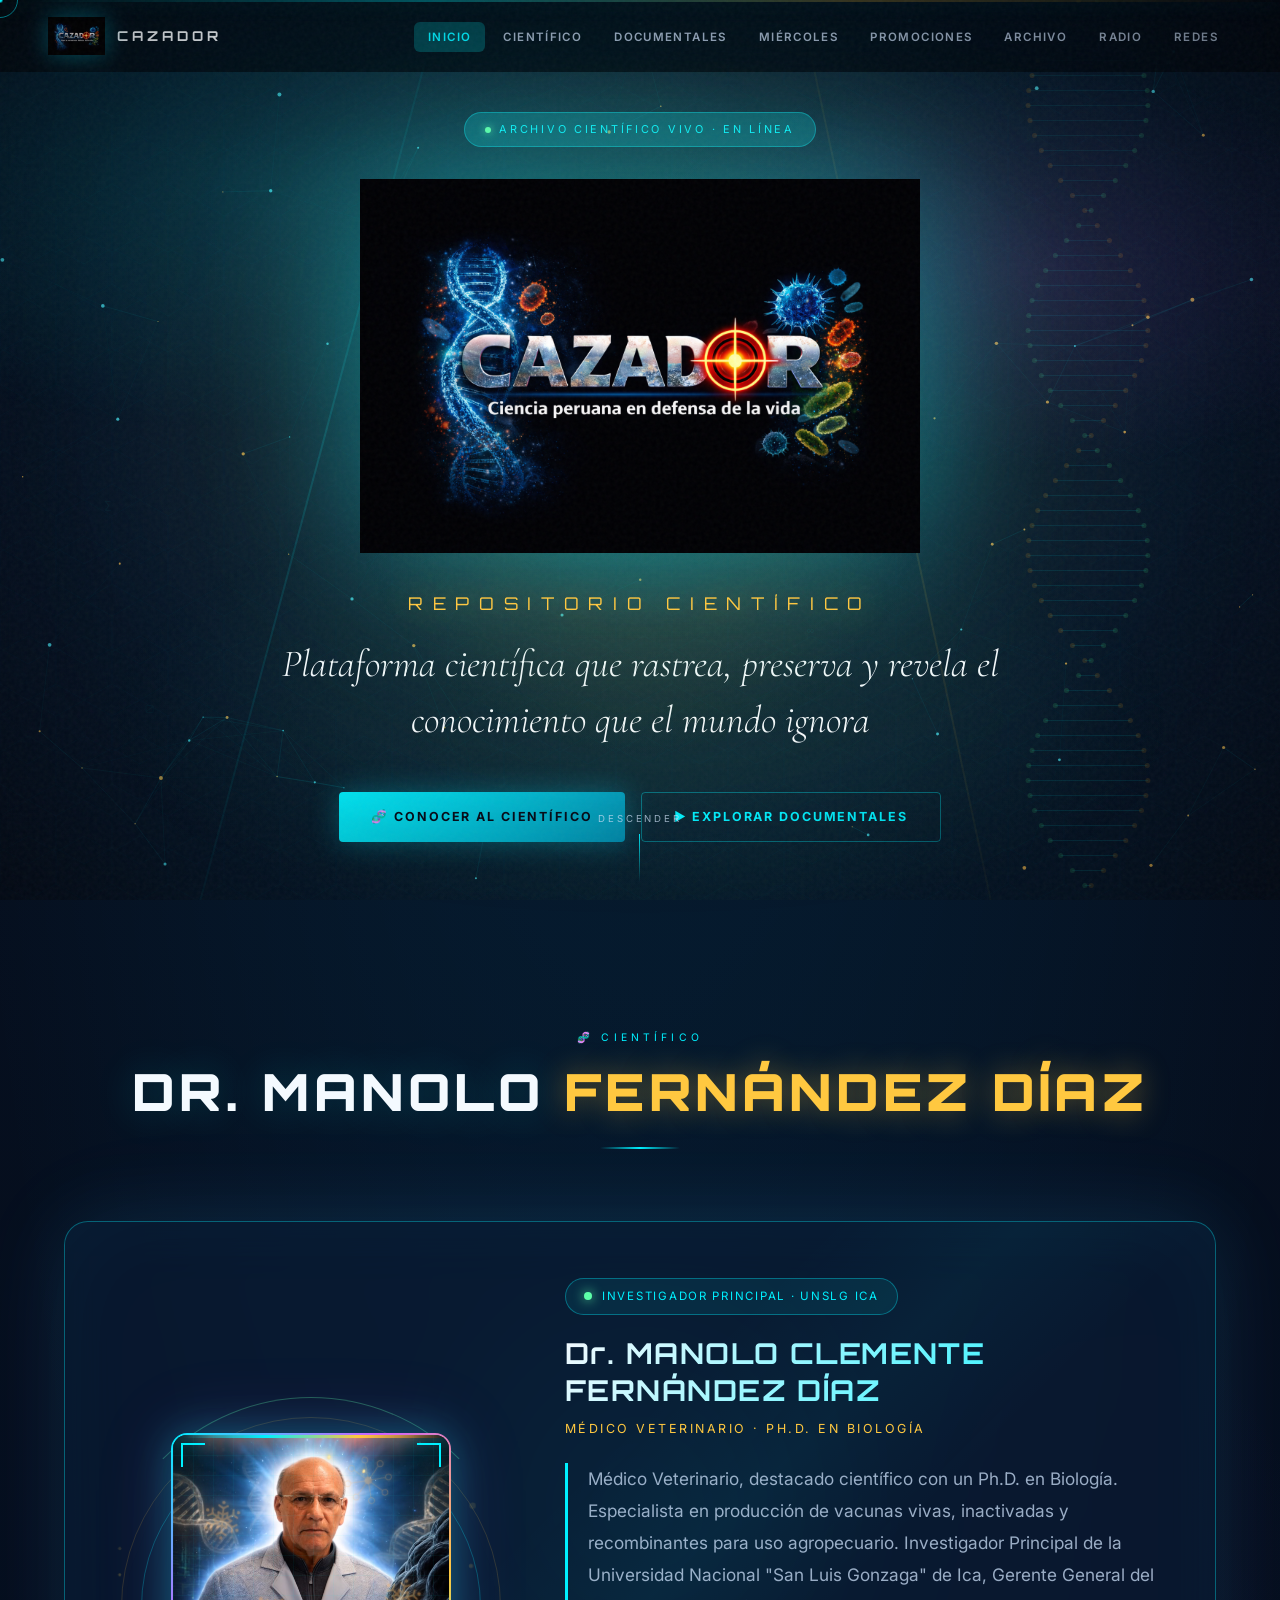
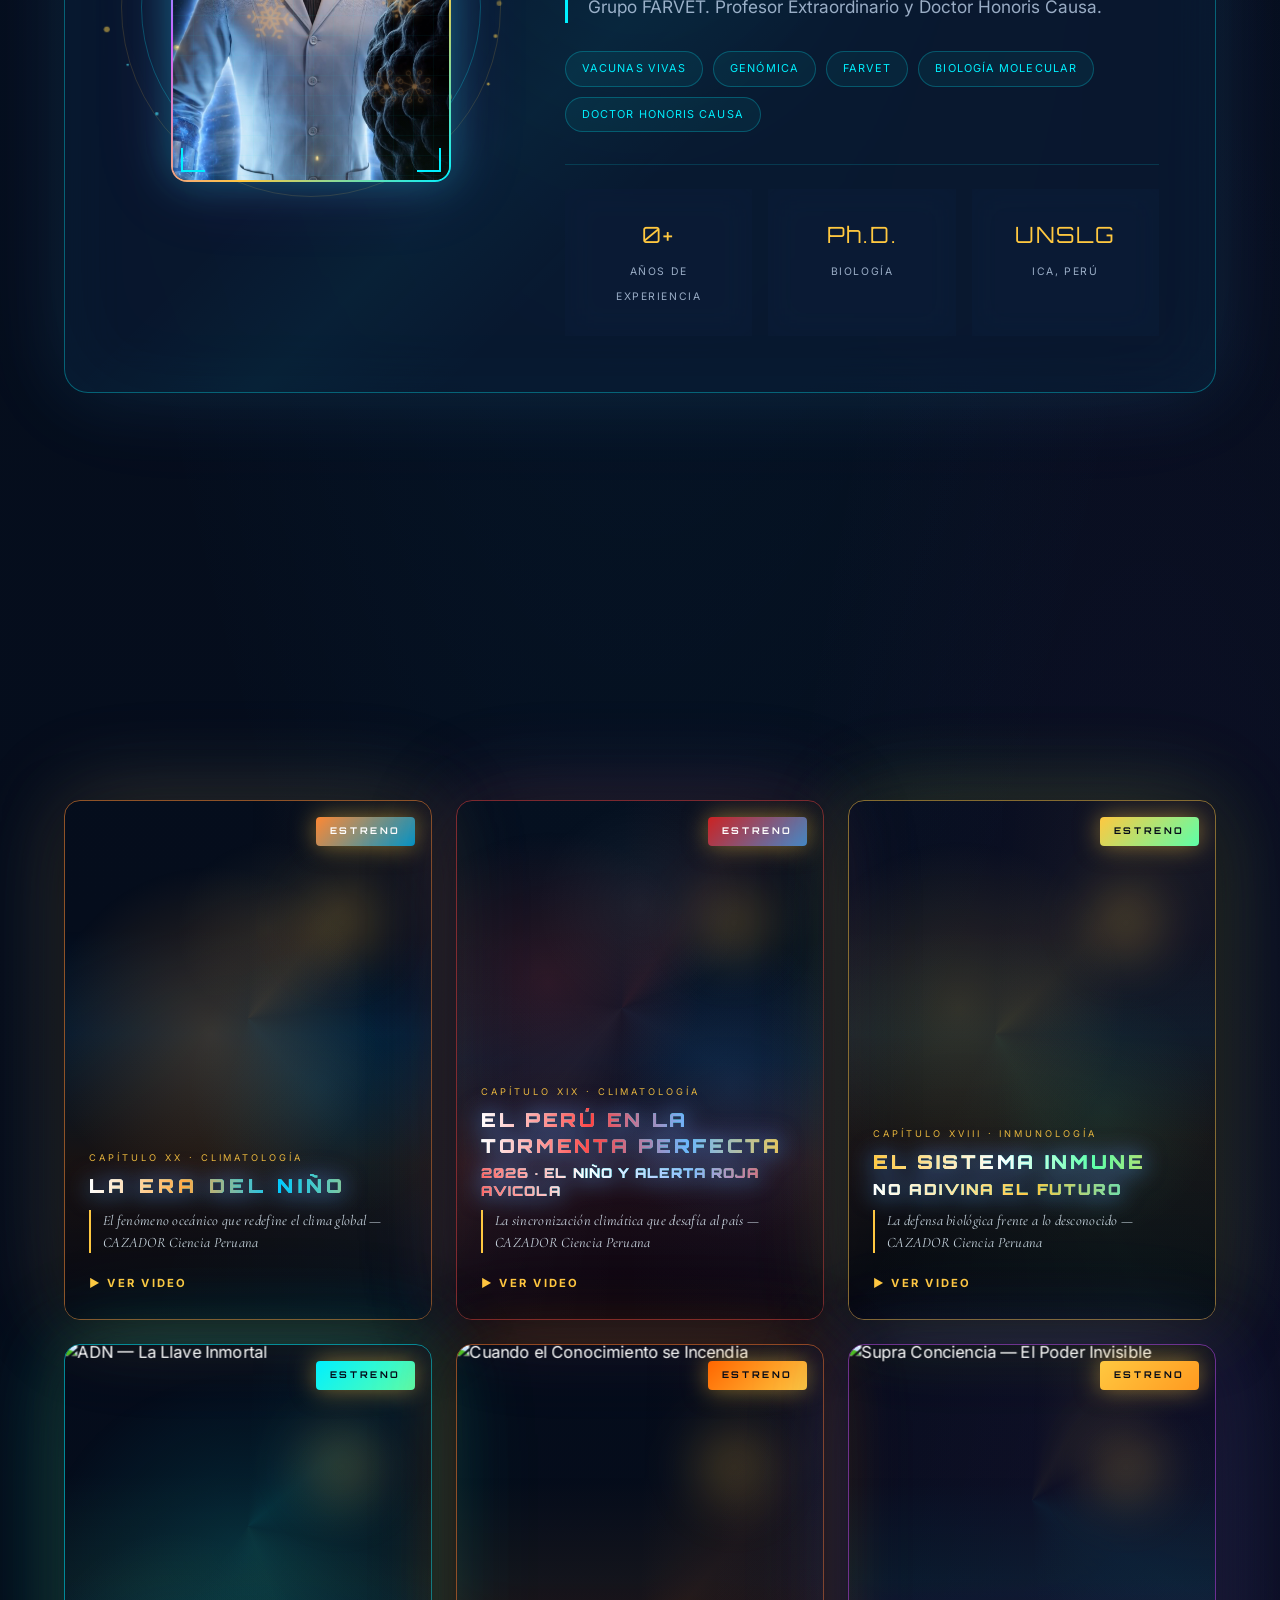
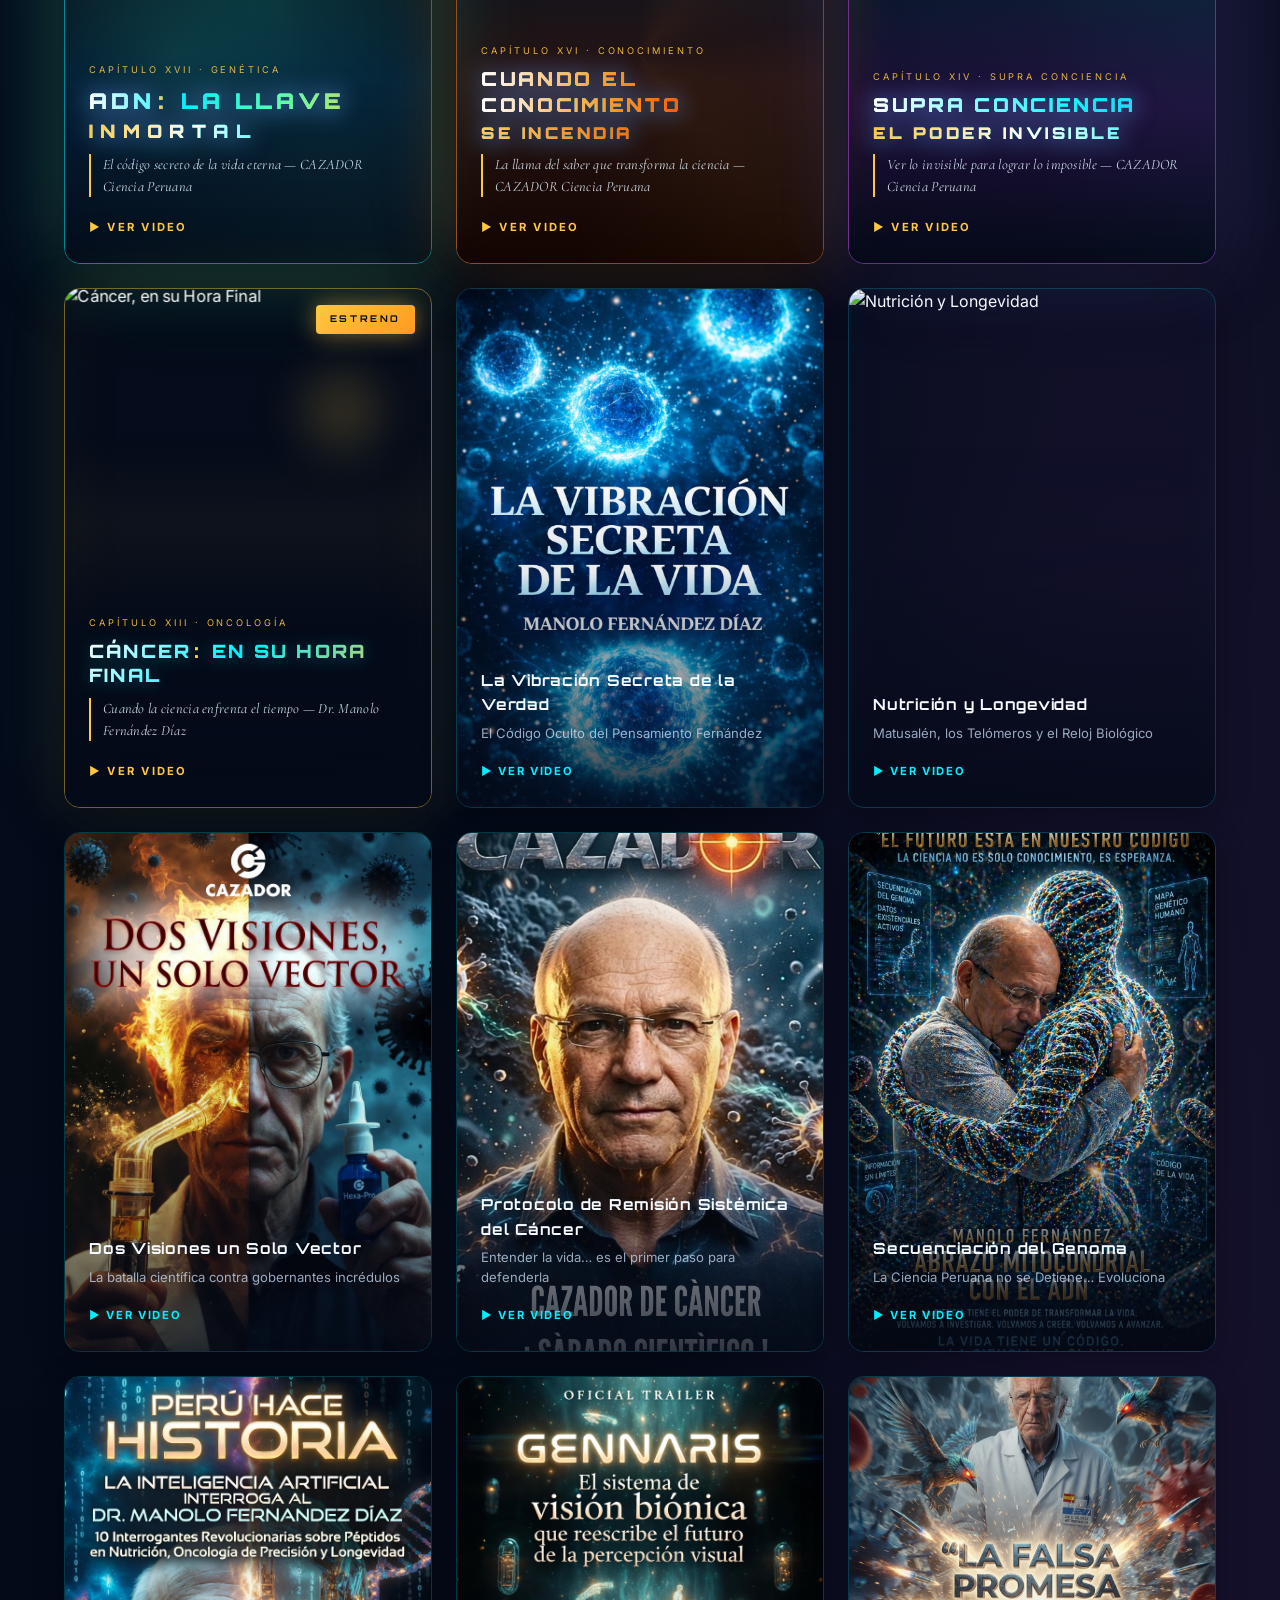
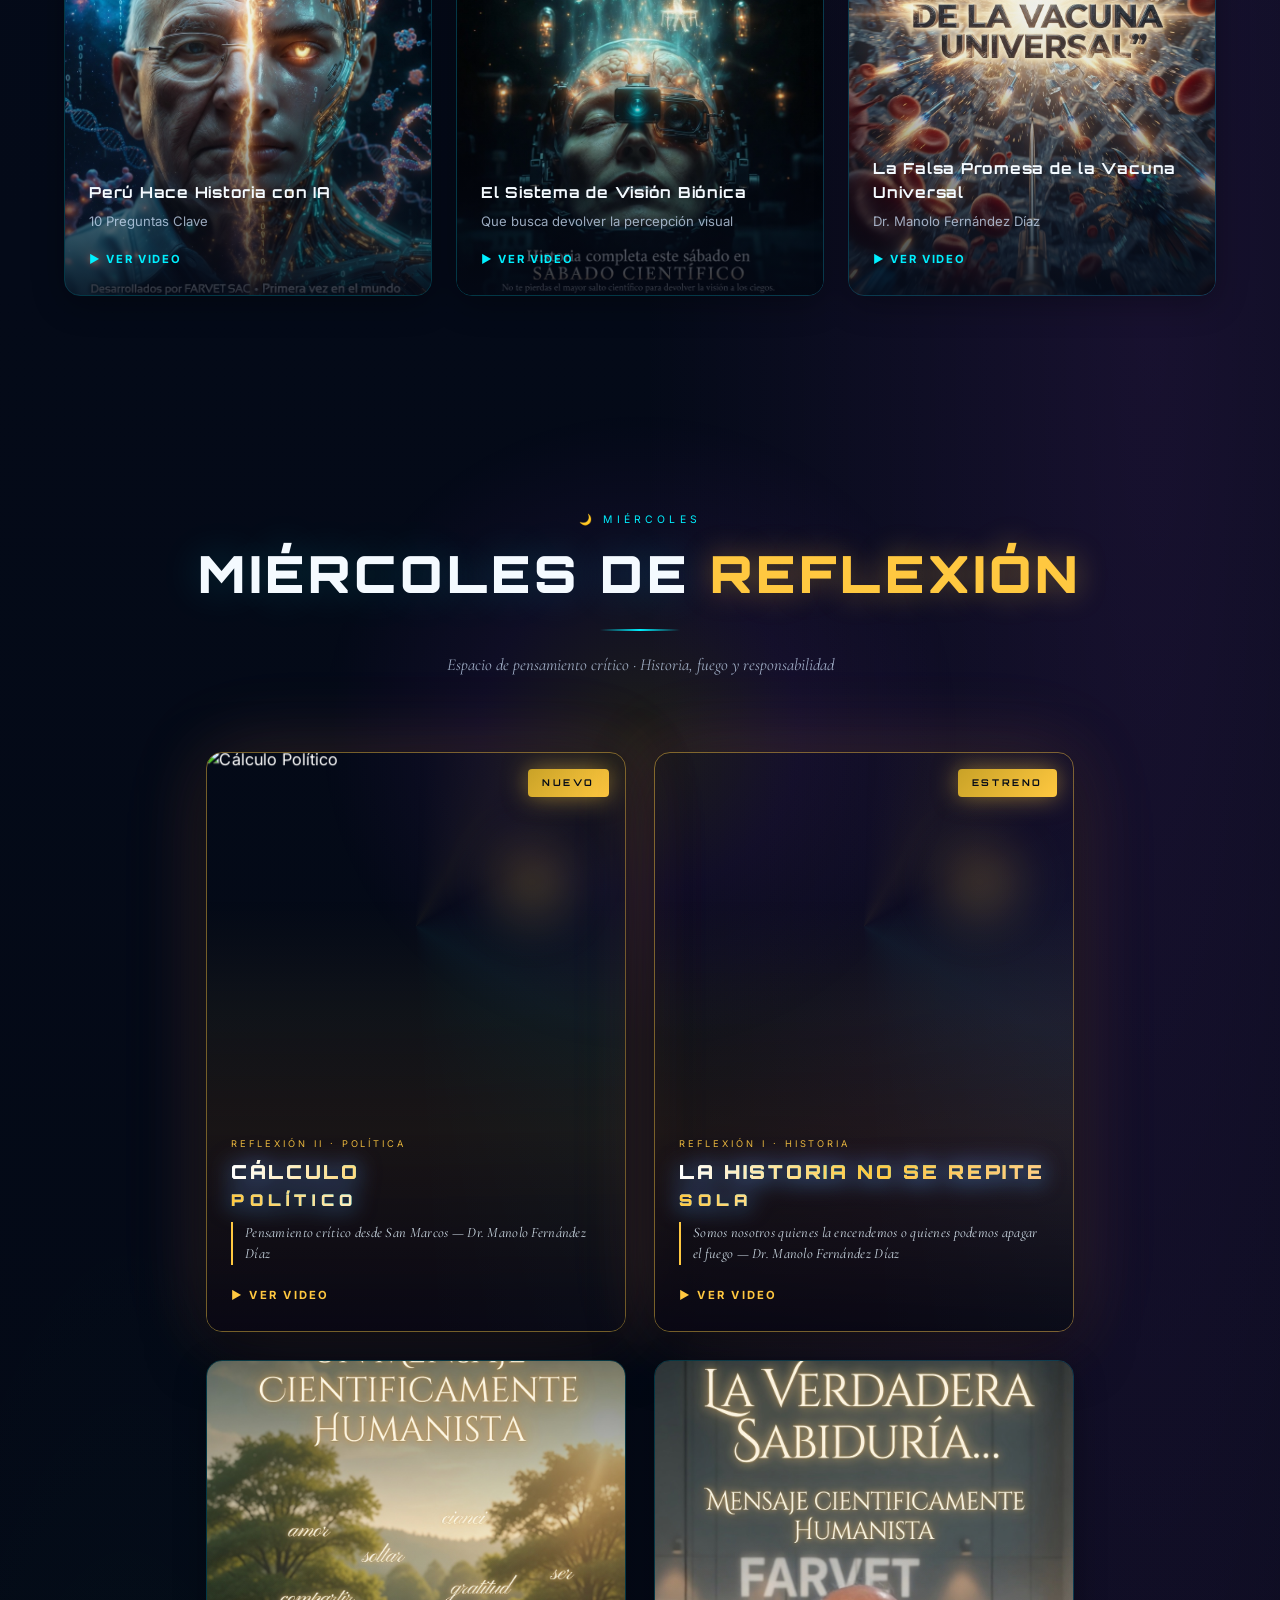
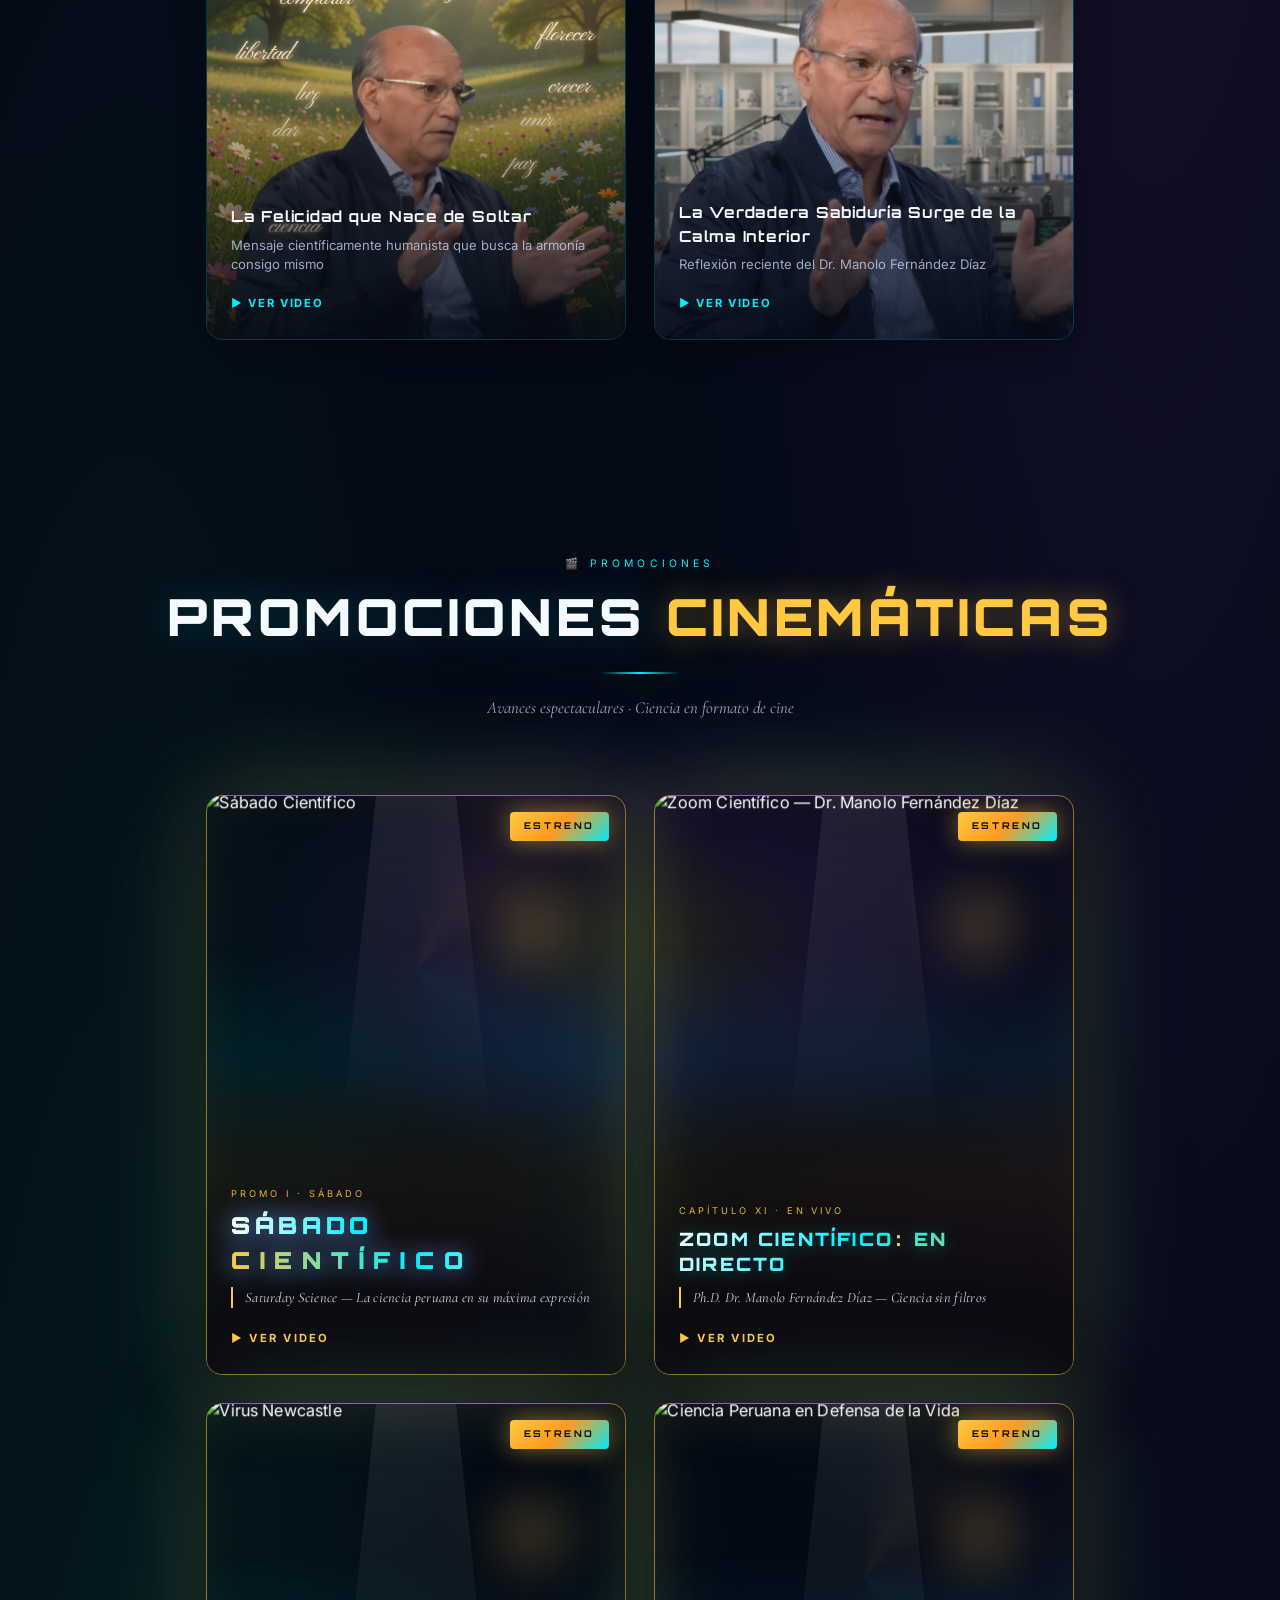
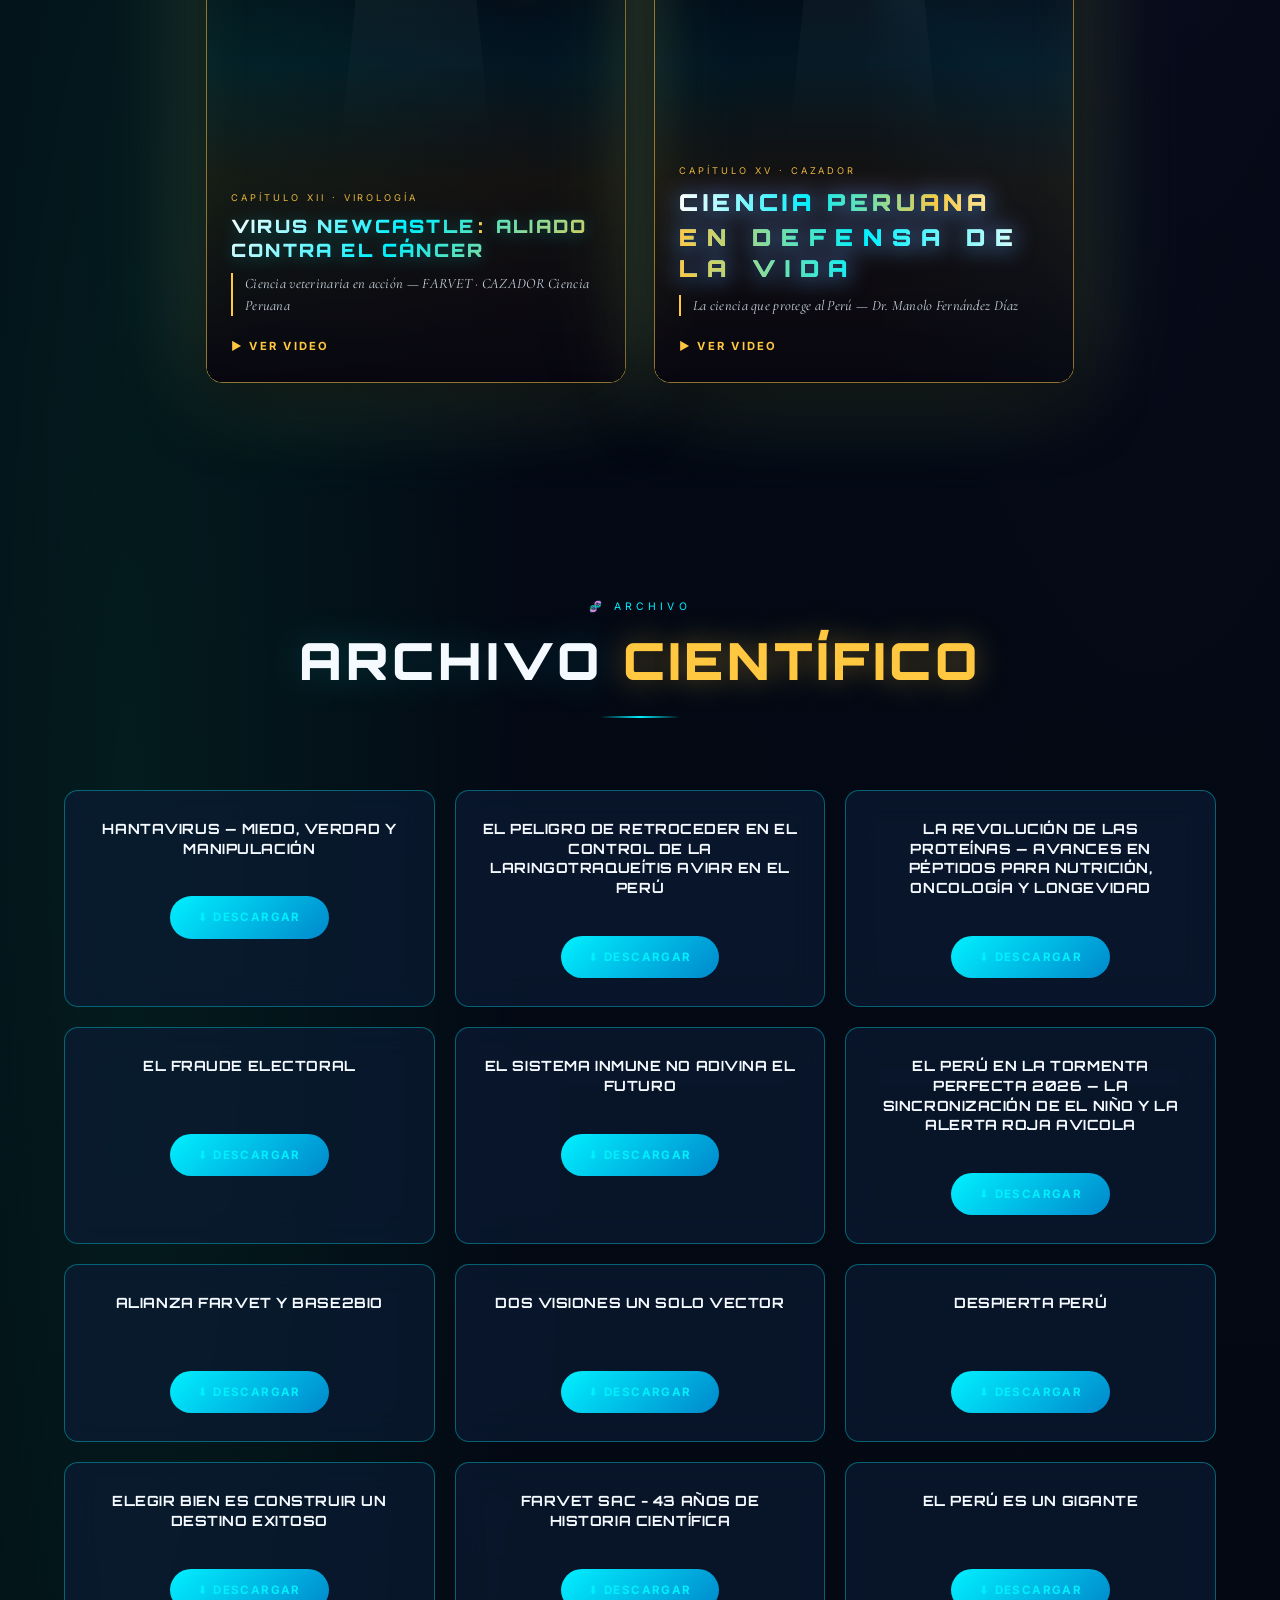
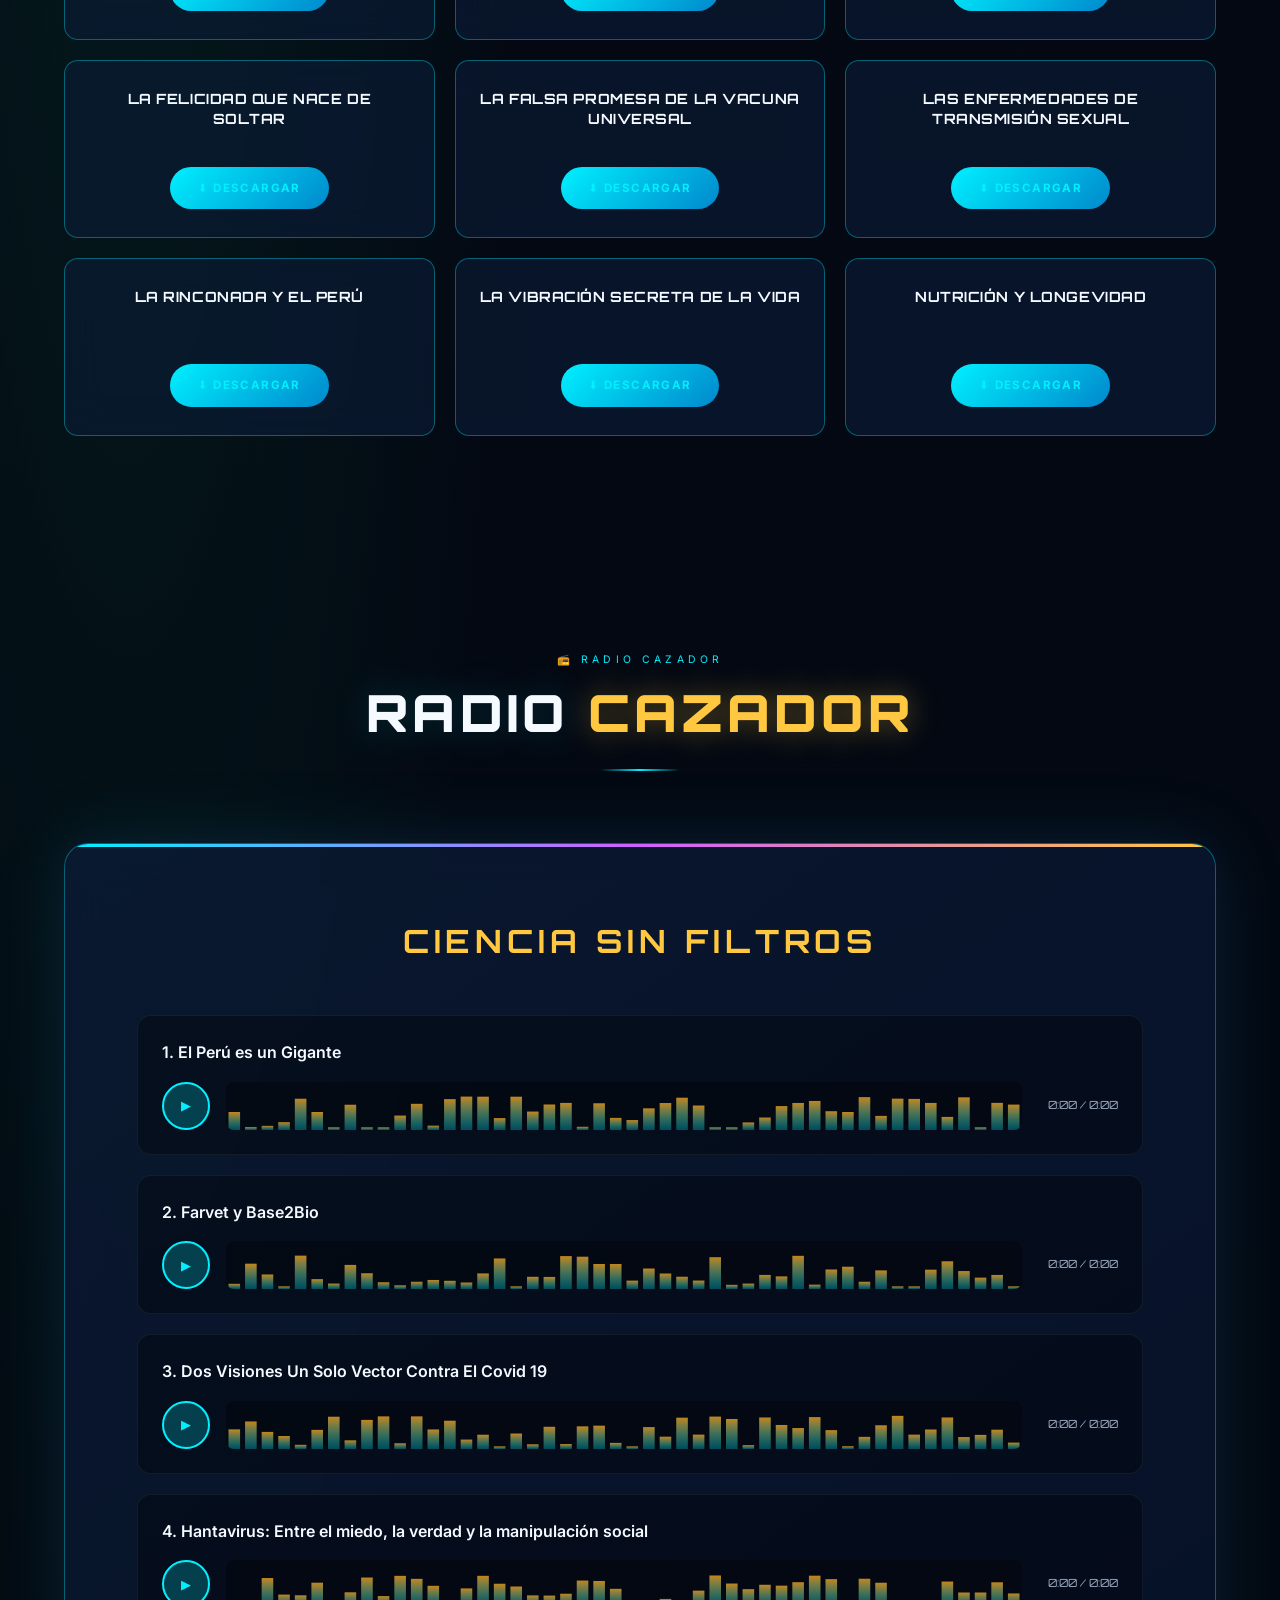
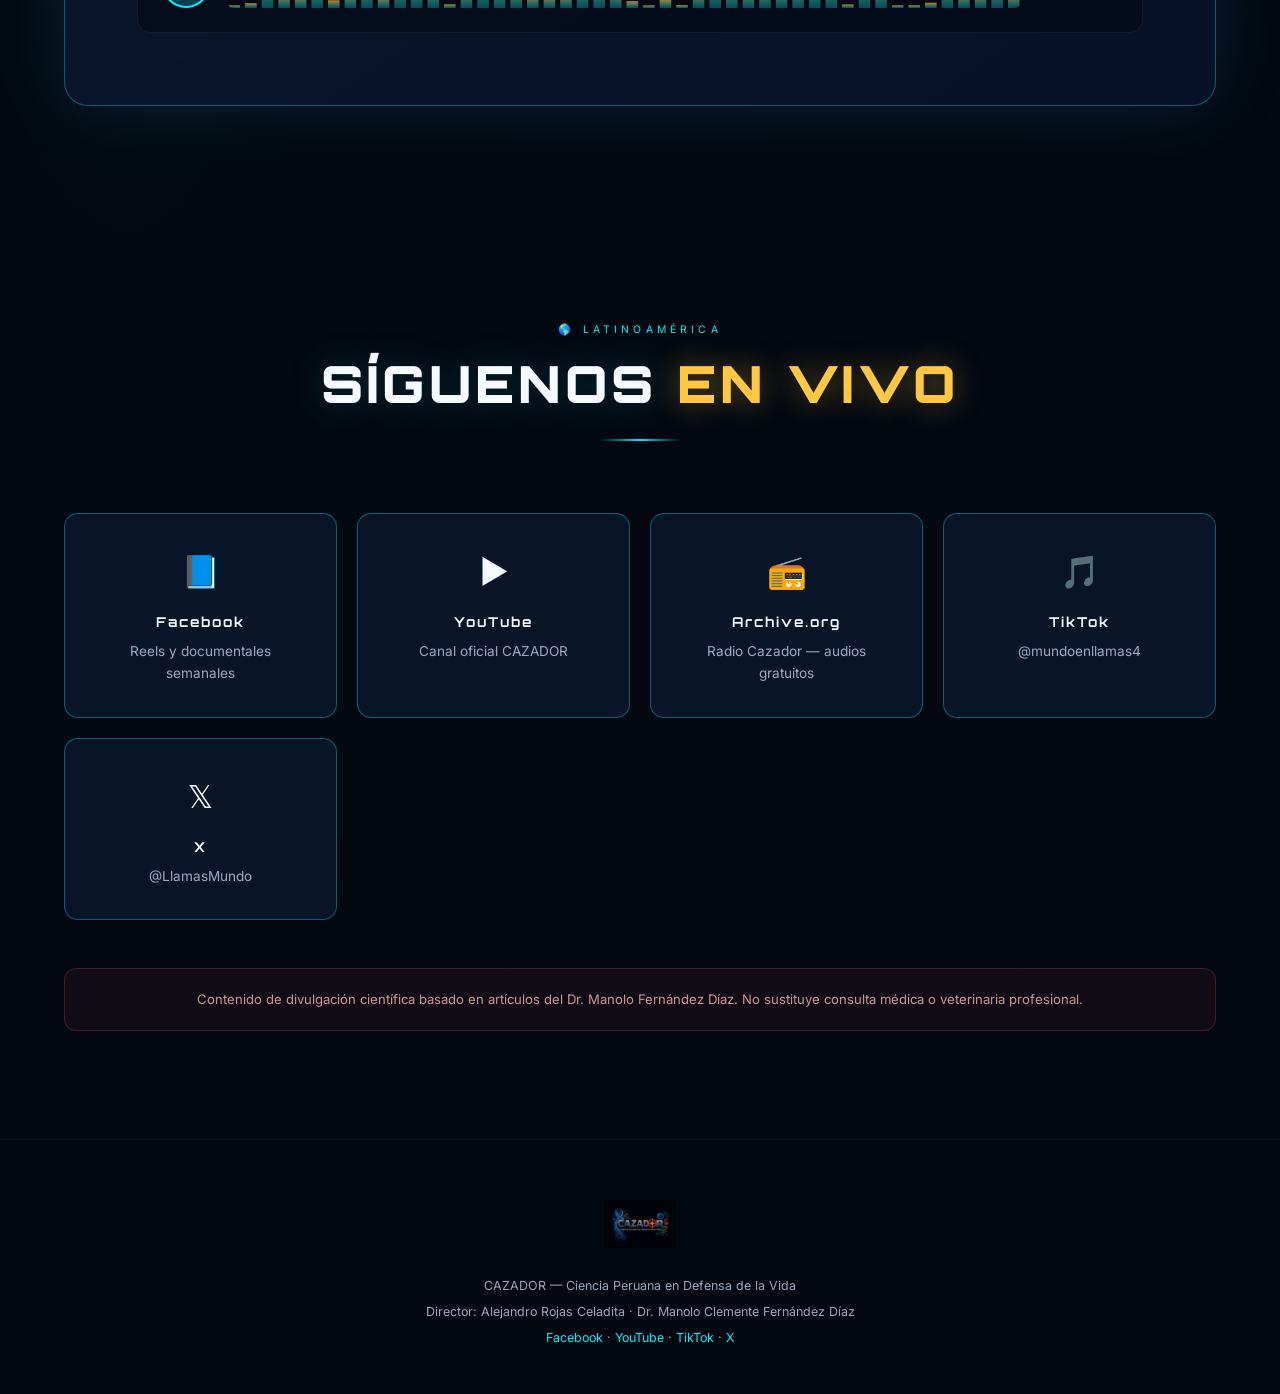
==== commit 992e6bae: "Actualizar sitio CAZADOR: estructura cinematografica, documentales 8K, archivo cientifico y nuevas s" ====
--- a/index.html
+++ b/index.html
@@ -3,324 +3,661 @@
 <head>
     <meta charset="UTF-8">
     <meta name="viewport" content="width=device-width, initial-scale=1.0">
-    <title>CAZADOR – Archivo Científico Vivo</title>
-    <style>
-        :root { --neon-pink: #ff00ff; --neon-blue: #00ffff; }
-        * { margin: 0; padding: 0; box-sizing: border-box; }
-        body { font-family: 'Arial', sans-serif; background: #0a001f; color: white; scroll-behavior: smooth; }
-
-        nav { position: fixed; top: 15px; left: 50%; transform: translateX(-50%); background: rgba(10,10,30,0.95); border: 2px solid var(--neon-pink); border-radius: 50px; padding: 12px 25px; z-index: 1000; box-shadow: 0 0 30px rgba(0,255,255,0.4); }
-        nav a { color: white; margin: 0 18px; text-decoration: none; font-weight: bold; }
-
-        header { min-height: 100vh; background: linear-gradient(rgba(5,0,25,0.85), rgba(0,10,40,0.9)), url('https://images.unsplash.com/photo-1462331940025-5ec7f0e9d0e4?ixlib=rb-4.0.3&auto=format&fit=crop&q=80') center/cover no-repeat; display: flex; flex-direction: column; align-items: center; justify-content: center; text-align: center; position: relative; overflow: hidden; }
-
-        .logo { max-width: 720px; width: 80%; margin-bottom: 30px; filter: drop-shadow(0 0 60px rgba(0,255,255,0.8)); }
-
-        .subtitle { font-size: 2.4rem; font-weight: 900; letter-spacing: 3px; background: linear-gradient(90deg, #00ffff, #ff00ff); -webkit-background-clip: text; -webkit-text-fill-color: transparent; text-shadow: 0 0 30px rgba(0,255,255,0.8); }
-
-        .section { padding: 120px 5% 80px; max-width: 1200px; margin: 40px auto; background: rgba(10,5,40,0.95); border: 1px solid rgba(0,255,255,0.3); border-radius: 20px; }
-
-        .grid { display: grid; grid-template-columns: repeat(auto-fit, minmax(340px, 1fr)); gap: 25px; }
-
-            .pdf-card, .video-card {
-            background: rgba(15, 8, 50, 0.85);
-            border: 1px solid rgba(0, 255, 255, 0.3);
-            border-radius: 20px;
-            padding: 25px;
-            text-align: center;
-            transition: all 0.5s cubic-bezier(0.4, 0, 0.2, 1);
-            backdrop-filter: blur(10px);
-            box-shadow: 0 8px 32px rgba(0, 0, 0, 0.4);
-            position: relative;
-            overflow: hidden;
-        }
-
-        .pdf-card::before, .video-card::before {
-            content: '';
-            position: absolute;
-            top: -50%;
-            left: -50%;
-            width: 200%;
-            height: 200%;
-            background: radial-gradient(circle, rgba(0,255,255,0.15) 0%, transparent 70%);
-            opacity: 0;
-            transition: all 0.6s;
-        }
-
-        .pdf-card:hover::before, .video-card:hover::before {
-            opacity: 1;
-            transform: rotate(30deg);
-        }
-
-        .pdf-card:hover, .video-card:hover {
-            transform: translateY(-18px) scale(1.04);
-            border-color: #ff00ff;
-            box-shadow: 0 20px 50px rgba(0, 255, 255, 0.4);
-        }
-
-        .video-card {
-            height: 520px;
-            background-size: cover;
-            background-position: center;
-        }
-        .overlay {
-            position: absolute;
-            bottom: 0; left: 0; right: 0;
-            background: linear-gradient(transparent, rgba(0,0,0,0.95));
-            padding: 40px 20px 30px;
-        }
-        .btn {
-            margin-top: 15px;
-            padding: 14px 35px;
-            background: var(--neon-pink);
-            color: black;
-            text-decoration: none;
-            border-radius: 50px;
-            font-weight: bold;
-            display: inline-block;
-        }
-                /* === ANIMACIONES PARA DAR VIDA === */
-        @keyframes fadeInUp {
-            from { opacity: 0; transform: translateY(40px); }
-            to { opacity: 1; transform: translateY(0); }
-        }
-
-        @keyframes neonGlow {
-            0% { text-shadow: 0 0 10px #00ffff; }
-            50% { text-shadow: 0 0 40px #00ffff, 0 0 60px #ff00ff; }
-            100% { text-shadow: 0 0 10px #00ffff; }
-        }
-
-        .section { animation: fadeInUp 0.8s ease forwards; }
-
-        .video-card, .pdf-card {
-            transition: all 0.4s cubic-bezier(0.4, 0, 0.2, 1);
-        }
-
-        .video-card:hover, .pdf-card:hover {
-            transform: translateY(-15px) scale(1.03);
-            box-shadow: 0 0 50px rgba(0, 255, 255, 0.5);
-            border-color: #ff00ff;
-        }
-
-        h2 { animation: neonGlow 4s infinite alternate; }
-
-        .btn:hover {
-            transform: scale(1.1);
-            box-shadow: 0 0 25px rgba(255, 0, 255, 0.8);
-        }
-    </style>
-    <!-- Google tag (gtag.js) -->
-<script async src="https://www.googletagmanager.com/gtag/js?id=G-7K16QGHXJN"></script>
-<script>
-  window.dataLayer = window.dataLayer || [];
-  function gtag(){dataLayer.push(arguments);}
-  gtag('js', new Date());
-
-  gtag('config', 'G-7K16QGHXJN');
-</script>
+    <title>CAZADOR — Repositorio Científico Vivo</title>
+    <meta name="description" content="Archivo científico vivo del Dr. Manolo Fernández Díaz. Documentales, artículos, genómica, vacunas y divulgación científica peruana.">
+    <meta name="keywords" content="CAZADOR, ciencia peruana, FARVET, Manolo Fernández, vacunas, genómica, documentales científicos">
+    <meta name="author" content="Alejandro Rojas Celadita">
+    <meta property="og:title" content="CAZADOR — Repositorio Científico Vivo">
+    <meta property="og:description" content="Rastrea, preserva y revela el conocimiento científico que el mundo ignora.">
+    <meta property="og:type" content="website">
+    <meta property="og:url" content="https://alfaterraqueo-gif.github.io/CAZADOR/">
+    <meta property="og:image" content="https://alfaterraqueo-gif.github.io/CAZADOR/LOGO.png">
+    <meta name="twitter:card" content="summary_large_image">
+    <link rel="canonical" href="https://alfaterraqueo-gif.github.io/CAZADOR/">
+    <link rel="preconnect" href="https://fonts.googleapis.com">
+    <link rel="preconnect" href="https://fonts.gstatic.com" crossorigin>
+    <link href="https://fonts.googleapis.com/css2?family=Cormorant+Garamond:ital,wght@0,300;0,400;1,300&family=Inter:wght@300;400;600;700&family=Orbitron:wght@400;700;900&display=swap" rel="stylesheet">
+    <link rel="stylesheet" href="styles/cinema.css">
 </head>
 <body>
 
-     <nav>
-        <a href="#archivo">🧬 ARCHIVO</a>
-        <a href="#videos">📹 VIDEOS</a>
-        <a href="#radio">📻 RADIO</a>
-        <a href="#revista">📰 REVISTA</a>
-    </nav>
-
-        <!-- HEADER CINEMATOGRÁFICO LIMPIO -->
-    <header style="min-height: 100vh; 
-                   background: linear-gradient(rgba(5,0,25,0.8), rgba(0,10,40,0.9)), 
-                               url('https://images.unsplash.com/photo-1462331940025-5ec7f0e9d0e4?ixlib=rb-4.0.3&auto=format&fit=crop&q=80') center/cover no-repeat;
-                   display: flex; 
-                   flex-direction: column; 
-                   align-items: center; 
-                   justify-content: center; 
-                   text-align: center; 
-                   position: relative;
-                   overflow: hidden;">
-
-        <div style="position: absolute; top: 0; left: 0; width: 100%; height: 100%; background: radial-gradient(circle at center, rgba(0,255,255,0.1) 0%, transparent 70%);"></div>
-
-        <img src="LOGO.png" alt="CAZADOR" class="logo" 
-             style="max-width: 720px; width: 80%; margin-bottom: 40px; filter: drop-shadow(0 0 70px rgba(0,255,255,0.85));">
-
-                <p class="subtitle" style="font-size: 2.65rem; font-weight: 900; letter-spacing: 4px; 
-                                  background: linear-gradient(90deg, #00ffff, #ff00ff, #00ffff); 
-                                  -webkit-background-clip: text; 
-                                  -webkit-text-fill-color: transparent; 
-                                  text-shadow: 0 0 45px rgba(0,255,255,0.9);">
-            PLATAFORMA CIENTÍFICA QUE RASTREA, PRESERVA Y REVELA<br>
-            EL CONOCIMIENTO QUE EL MUNDO IGNORA
-        </p>
-
-        <div style="margin-top: 20px; padding: 14px 55px; border: 1px solid #00ffff; border-radius: 50px; font-size: 1.25rem;">
-            CIENCIA EN DEFENSA DE LA VIDA
+<div class="cursor-ring"></div>
+<div class="cursor-dot"></div>
+
+<div class="loader" id="loader">
+    <div class="loader-dna"></div>
+    <div class="loader-text">Inicializando archivo genético</div>
+    <div class="loader-bar"><div class="loader-bar-fill"></div></div>
+</div>
+
+<canvas id="particle-canvas"></canvas>
+<canvas id="helix-canvas"></canvas>
+<canvas id="tech-grid-canvas"></canvas>
+<div class="aurora-layer"></div>
+<div class="light-beams"></div>
+<div class="hex-overlay"></div>
+<div class="scan-line"></div>
+<div class="film-grain"></div>
+<div class="vignette"></div>
+
+<nav class="nav">
+    <a href="#inicio" class="nav-brand">
+        <img src="LOGO.png" alt="CAZADOR">
+        <span>CAZADOR</span>
+    </a>
+    <button class="nav-toggle" aria-label="Menú">☰</button>
+    <ul class="nav-links">
+        <li><a href="#inicio">Inicio</a></li>
+        <li><a href="#cientifico">Científico</a></li>
+        <li><a href="#documentales">Documentales</a></li>
+        <li><a href="#reflexion">Miércoles</a></li>
+        <li><a href="#promociones">Promociones</a></li>
+        <li><a href="#archivo">Archivo</a></li>
+        <li><a href="#radio">Radio</a></li>
+        <li><a href="#redes">Redes</a></li>
+    </ul>
+</nav>
+
+<!-- HERO -->
+<section class="hero" id="inicio" data-section>
+    <div class="hero-badge">Archivo científico vivo · En línea</div>
+    <img src="LOGO.png" alt="CAZADOR — Ciencia Peruana" class="hero-logo">
+    <p class="hero-title">Repositorio Científico</p>
+    <p class="hero-subtitle">Plataforma científica que rastrea, preserva y revela el conocimiento que el mundo ignora</p>
+    <div class="hero-cta">
+        <a href="#cientifico" class="btn-primary">🧬 Conocer al científico</a>
+        <a href="#documentales" class="btn-ghost">▶ Explorar documentales</a>
+    </div>
+    <div class="scroll-hint">
+        <span>Descender</span>
+        <div class="scroll-line"></div>
+    </div>
+</section>
+
+<!-- DR. MANOLO — BIOGRAFÍA -->
+<section class="section scientist-stage" id="cientifico" data-section>
+    <div class="section-header reveal">
+        <span class="section-eyebrow">🧬 CIENTÍFICO</span>
+        <h2 class="section-title">Dr. Manolo <span class="accent">Fernández Díaz</span></h2>
+        <div class="section-line"></div>
+    </div>
+
+    <div class="scientist-showcase reveal">
+        <div class="scientist-portrait-wrap">
+            <div class="portrait-orbit portrait-orbit--1"></div>
+            <div class="portrait-orbit portrait-orbit--2"></div>
+            <div class="portrait-orbit portrait-orbit--3"></div>
+            <div class="portrait-halo"></div>
+            <div class="portrait-frame">
+                <div class="portrait-hologram"></div>
+                <div class="portrait-scan"></div>
+                <div class="portrait-grid"></div>
+                <img src="manolo-cientifico.png" alt="Dr. Manolo Clemente Fernández Díaz" class="portrait-img" width="400" height="500">
+                <div class="portrait-corner portrait-corner--tl"></div>
+                <div class="portrait-corner portrait-corner--tr"></div>
+                <div class="portrait-corner portrait-corner--bl"></div>
+                <div class="portrait-corner portrait-corner--br"></div>
+            </div>
+            <canvas class="portrait-particles" aria-hidden="true"></canvas>
         </div>
-    </header>
-
-    <!-- ARCHIVO -->
-    <div class="section" id="archivo">
-        <h2>🧬 ARCHIVO</h2>
-        <div style="background:#111; border:2px solid #ff00ff; border-radius:20px; padding:60px 40px; text-align:center; margin-bottom:60px;">
-            <h3>Dr. MANOLO CLEMENTE FERNÁNDEZ DÍAZ</h3>
-            <p style="font-size:1.25rem; max-width:950px; margin:25px auto;">
-                Médico Veterinario, destacado científico con un Ph.D. en Biología. Especialista en producción de vacunas vivas, inactivadas y recombinantes para uso agropecuario. Investigador Principal de la Universidad Nacional "San Luis Gonzaga" de Ica, Gerente General del Grupo FARVET. Profesor Extraordinario y Doctor Honoris Causa.
-            </p>
+
+        <div class="scientist-bio-panel">
+            <div class="bio-badge">
+                <span class="bio-pulse"></span>
+                Investigador Principal · UNSLG Ica
+            </div>
+            <h3 class="scientist-name">Dr. MANOLO CLEMENTE FERNÁNDEZ DÍAZ</h3>
+            <p class="scientist-role">Médico Veterinario · Ph.D. en Biología</p>
+            <p class="scientist-bio-text">Médico Veterinario, destacado científico con un Ph.D. en Biología. Especialista en producción de vacunas vivas, inactivadas y recombinantes para uso agropecuario. Investigador Principal de la Universidad Nacional "San Luis Gonzaga" de Ica, Gerente General del Grupo FARVET. Profesor Extraordinario y Doctor Honoris Causa.</p>
+            <div class="scientist-credentials">
+                <span class="credential-chip">Vacunas Vivas</span>
+                <span class="credential-chip">Genómica</span>
+                <span class="credential-chip">FARVET</span>
+                <span class="credential-chip">Biología Molecular</span>
+                <span class="credential-chip">Doctor Honoris Causa</span>
+            </div>
+            <div class="scientist-stats">
+                <div class="stat-item">
+                    <span class="stat-value" data-count="20" data-suffix="+">0+</span>
+                    <span class="stat-label">Años de experiencia</span>
+                </div>
+                <div class="stat-item">
+                    <span class="stat-value">Ph.D.</span>
+                    <span class="stat-label">Biología</span>
+                </div>
+                <div class="stat-item">
+                    <span class="stat-value">UNSLG</span>
+                    <span class="stat-label">Ica, Perú</span>
+                </div>
+            </div>
         </div>
-        <div class="grid">
-            <div class="pdf-card"><p><strong>ALIANZA FARVET Y BASE2BIO</strong></p><a href="ALIANZA FARVET Y BASE2BIO.pdf" class="btn" target="_blank">⬇ Descargar</a></div>
-            <div class="pdf-card"><p><strong>DOS VISIONES UN SOLO VECTOR</strong></p><a href="DOS VISIONES UN SOLO VECTOR.pdf" class="btn" target="_blank">⬇ Descargar</a></div>
-            <div class="pdf-card"><p><strong>DESPIERTA PERÚ</strong></p><a href="despierta-peru.pdf" class="btn" target="_blank">⬇ Descargar</a></div>
-            <div class="pdf-card"><p><strong>ELEGIR BIEN ES CONSTRUIR UN DESTINO EXITOSO</strong></p><a href="elegir-bien-es-construir-un-destino-exitoso.pdf" class="btn" target="_blank">⬇ Descargar</a></div>
-            <div class="pdf-card"><p><strong>FARVET SAC - 43 AÑOS DE HISTORIA CIENTÍFICA</strong></p><a href="farvet-sac-43-años-de-historia-cientifica.pdf" class="btn" target="_blank">⬇ Descargar</a></div>
-            <div class="pdf-card"><p><strong>EL PERÚ ES UN GIGANTE</strong></p><a href="el-perú-es-un-gigante.pdf" class="btn" target="_blank">⬇ Descargar</a></div>
-            <div class="pdf-card"><p><strong>LA FELICIDAD QUE NACE DE SOLTAR</strong></p><a href="la-felicidad-que-nace-de-soltar.pdf" class="btn" target="_blank">⬇ Descargar</a></div>
-            <div class="pdf-card"><p><strong>LA FALSA PROMESA DE LA VACUNA UNIVERSAL</strong></p><a href="la-falsa-promesa-de-la-vacuna-universal.pdf" class="btn" target="_blank">⬇ Descargar</a></div>
-            <div class="pdf-card"><p><strong>LAS ENFERMEDADES DE TRANSMISIÓN SEXUAL</strong></p><a href="las-enfermedades-de-transmision-sexual.pdf" class="btn" target="_blank">⬇ Descargar</a></div>
-            <div class="pdf-card"><p><strong>LA RINCONADA Y EL PERÚ</strong></p><a href="la-rinconada-y-el-peru.pdf" class="btn" target="_blank">⬇ Descargar</a></div>
-            <div class="pdf-card"><p><strong>LA VIBRACIÓN SECRETA DE LA VIDA</strong></p><a href="la-vibracion-secreta-de-la-vida.pdf" class="btn" target="_blank">⬇ Descargar</a></div>
-            <div class="pdf-card"><p><strong>NUTRICIÓN Y LONGEVIDAD</strong></p><a href="nutricion-y-longevidad.pdf" class="btn" target="_blank">⬇ Descargar</a></div>
+    </div>
+</section>
+
+<!-- DOCUMENTALES CIENTÍFICOS -->
+<section class="section" id="documentales" data-section>
+    <div class="section-header reveal">
+        <span class="section-eyebrow">📹 VIDEOS</span>
+        <h2 class="section-title">Documentales <span class="accent">Científicos</span></h2>
+        <div class="section-line"></div>
+    </div>
+
+    <div class="films-grid">
+        <article class="film-card film-card--cinematic film-card--epic film-card--nino reveal" data-tilt>
+            <span class="film-badge">ESTRENO</span>
+            <div class="film-card-inner film-card-inner--8k"><img src="la-era-del-nino.jpg" alt="La Era del Niño" loading="eager" decoding="async"></div>
+            <div class="film-lens-flare"></div>
+            <div class="film-cinematic-rays"></div>
+            <div class="film-nino-glow"></div>
+            <div class="film-play"><svg viewBox="0 0 24 24"><polygon points="5,3 19,12 5,21"/></svg></div>
+            <div class="film-info">
+                <p class="film-chapter">CAPÍTULO XX · CLIMATOLOGÍA</p>
+                <h3 class="film-title film-title--cinema film-title--epic">
+                    <span class="title-line">LA ERA DEL NIÑO</span>
+                </h3>
+                <p class="film-desc film-desc--cinema">El fenómeno oceánico que redefine el clima global — CAZADOR Ciencia Peruana</p>
+                <a href="https://www.facebook.com/reel/1205681464984521" class="film-link" target="_blank" rel="noopener">▶ Ver Video</a>
+            </div>
+        </article>
+        <article class="film-card film-card--cinematic film-card--epic film-card--storm reveal reveal-delay-1" data-tilt>
+            <span class="film-badge">ESTRENO</span>
+            <div class="film-card-inner film-card-inner--8k"><img src="el-peru-en-la-tormenta-perfecta-2026.jpg" alt="El Perú en la Tormenta Perfecta 2026" loading="eager" decoding="async"></div>
+            <div class="film-lens-flare"></div>
+            <div class="film-cinematic-rays"></div>
+            <div class="film-storm-glow"></div>
+            <div class="film-play"><svg viewBox="0 0 24 24"><polygon points="5,3 19,12 5,21"/></svg></div>
+            <div class="film-info">
+                <p class="film-chapter">CAPÍTULO XIX · CLIMATOLOGÍA</p>
+                <h3 class="film-title film-title--cinema film-title--epic">
+                    <span class="title-line">EL PERÚ EN LA TORMENTA PERFECTA</span>
+                    <span class="title-line title-line--sub">2026 · EL NIÑO Y ALERTA ROJA AVICOLA</span>
+                </h3>
+                <p class="film-desc film-desc--cinema">La sincronización climática que desafía al país — CAZADOR Ciencia Peruana</p>
+                <a href="https://www.facebook.com/reel/1074049585051552" class="film-link" target="_blank" rel="noopener">▶ Ver Video</a>
+            </div>
+        </article>
+        <article class="film-card film-card--cinematic film-card--epic film-card--immune reveal reveal-delay-2" data-tilt>
+            <span class="film-badge">ESTRENO</span>
+            <div class="film-card-inner film-card-inner--8k"><img src="el-sistema-inmune-no-adivina-el-futuro.png" alt="El Sistema Inmune no Adivina el Futuro" loading="eager" decoding="async"></div>
+            <div class="film-lens-flare"></div>
+            <div class="film-cinematic-rays"></div>
+            <div class="film-immune-glow"></div>
+            <div class="film-play"><svg viewBox="0 0 24 24"><polygon points="5,3 19,12 5,21"/></svg></div>
+            <div class="film-info">
+                <p class="film-chapter">CAPÍTULO XVIII · INMUNOLOGÍA</p>
+                <h3 class="film-title film-title--cinema film-title--epic">
+                    <span class="title-line">EL SISTEMA INMUNE</span>
+                    <span class="title-line title-line--sub">NO ADIVINA EL FUTURO</span>
+                </h3>
+                <p class="film-desc film-desc--cinema">La defensa biológica frente a lo desconocido — CAZADOR Ciencia Peruana</p>
+                <a href="https://www.facebook.com/reel/886137043883179" class="film-link" target="_blank" rel="noopener">▶ Ver Video</a>
+            </div>
+        </article>
+        <article class="film-card film-card--cinematic film-card--epic film-card--dna reveal reveal-delay-3" data-tilt>
+            <span class="film-badge">ESTRENO</span>
+            <div class="film-card-inner film-card-inner--8k"><img src="adn-llave-inmortal.png" alt="ADN — La Llave Inmortal" loading="eager" decoding="async"></div>
+            <div class="film-lens-flare"></div>
+            <div class="film-cinematic-rays"></div>
+            <div class="film-dna-glow"></div>
+            <div class="film-play"><svg viewBox="0 0 24 24"><polygon points="5,3 19,12 5,21"/></svg></div>
+            <div class="film-info">
+                <p class="film-chapter">CAPÍTULO XVII · GENÉTICA</p>
+                <h3 class="film-title film-title--cinema film-title--epic">
+                    <span class="title-line">ADN<span class="title-dot">:</span> LA LLAVE</span>
+                    <span class="title-line title-line--sub">INMORTAL</span>
+                </h3>
+                <p class="film-desc film-desc--cinema">El código secreto de la vida eterna — CAZADOR Ciencia Peruana</p>
+                <a href="https://www.facebook.com/reel/1538076554653536" class="film-link" target="_blank" rel="noopener">▶ Ver Video</a>
+            </div>
+        </article>
+        <article class="film-card film-card--cinematic film-card--epic film-card--fire reveal reveal-delay-3" data-tilt>
+            <span class="film-badge">ESTRENO</span>
+            <div class="film-card-inner film-card-inner--8k"><img src="cuando-el-conocimiento-se-incendia.png" alt="Cuando el Conocimiento se Incendia" loading="eager" decoding="async"></div>
+            <div class="film-lens-flare"></div>
+            <div class="film-cinematic-rays"></div>
+            <div class="film-play"><svg viewBox="0 0 24 24"><polygon points="5,3 19,12 5,21"/></svg></div>
+            <div class="film-info">
+                <p class="film-chapter">CAPÍTULO XVI · CONOCIMIENTO</p>
+                <h3 class="film-title film-title--cinema film-title--epic">
+                    <span class="title-line">CUANDO EL CONOCIMIENTO</span>
+                    <span class="title-line title-line--sub">SE INCENDIA</span>
+                </h3>
+                <p class="film-desc film-desc--cinema">La llama del saber que transforma la ciencia — CAZADOR Ciencia Peruana</p>
+                <a href="https://www.facebook.com/reel/938992255852367" class="film-link" target="_blank" rel="noopener">▶ Ver Video</a>
+            </div>
+        </article>
+        <article class="film-card film-card--cinematic film-card--epic reveal reveal-delay-3" data-tilt>
+            <span class="film-badge">ESTRENO</span>
+            <div class="film-card-inner film-card-inner--8k"><img src="supra-conciencia-el-poder-invisible.png" alt="Supra Conciencia — El Poder Invisible" loading="eager" decoding="async"></div>
+            <div class="film-lens-flare"></div>
+            <div class="film-cinematic-rays"></div>
+            <div class="film-play"><svg viewBox="0 0 24 24"><polygon points="5,3 19,12 5,21"/></svg></div>
+            <div class="film-info">
+                <p class="film-chapter">CAPÍTULO XIV · SUPRA CONCIENCIA</p>
+                <h3 class="film-title film-title--cinema film-title--epic">
+                    <span class="title-line">SUPRA CONCIENCIA</span>
+                    <span class="title-line title-line--sub">EL PODER INVISIBLE</span>
+                </h3>
+                <p class="film-desc film-desc--cinema">Ver lo invisible para lograr lo imposible — CAZADOR Ciencia Peruana</p>
+                <a href="https://www.facebook.com/reel/2415031035661268" class="film-link" target="_blank" rel="noopener">▶ Ver Video</a>
+            </div>
+        </article>
+        <article class="film-card film-card--cinematic reveal reveal-delay-3" data-tilt>
+            <span class="film-badge">ESTRENO</span>
+            <div class="film-card-inner film-card-inner--8k"><img src="cancer-en-su-hora-final.png" alt="Cáncer, en su Hora Final" loading="eager" decoding="async"></div>
+            <div class="film-lens-flare"></div>
+            <div class="film-play"><svg viewBox="0 0 24 24"><polygon points="5,3 19,12 5,21"/></svg></div>
+            <div class="film-info">
+                <p class="film-chapter">CAPÍTULO XIII · ONCOLOGÍA</p>
+                <h3 class="film-title film-title--cinema">CÁNCER<span class="title-dot">:</span> EN SU HORA FINAL</h3>
+                <p class="film-desc film-desc--cinema">Cuando la ciencia enfrenta el tiempo — Dr. Manolo Fernández Díaz</p>
+                <a href="https://www.facebook.com/reel/1530333685368364" class="film-link" target="_blank" rel="noopener">▶ Ver Video</a>
+            </div>
+        </article>
+        <article class="film-card reveal" data-tilt>
+            <div class="film-card-inner"><img src="ChatGPT%20Image%2027%20mar%202026,%2013_13_25.png" alt="La Vibración Secreta de la Verdad" loading="lazy"></div>
+            <div class="film-play"><svg viewBox="0 0 24 24"><polygon points="5,3 19,12 5,21"/></svg></div>
+            <div class="film-info">
+                <h3 class="film-title">La Vibración Secreta de la Verdad</h3>
+                <p class="film-desc">El Código Oculto del Pensamiento Fernández</p>
+                <a href="https://www.facebook.com/reel/1329560222394383" class="film-link" target="_blank" rel="noopener">▶ Ver Video</a>
+            </div>
+        </article>
+        <article class="film-card reveal" data-tilt>
+            <div class="film-card-inner"><img src="video02.jpg" alt="Nutrición y Longevidad" loading="lazy"></div>
+            <div class="film-play"><svg viewBox="0 0 24 24"><polygon points="5,3 19,12 5,21"/></svg></div>
+            <div class="film-info">
+                <h3 class="film-title">Nutrición y Longevidad</h3>
+                <p class="film-desc">Matusalén, los Telómeros y el Reloj Biológico</p>
+                <a href="https://www.facebook.com/reel/1490981482359283" class="film-link" target="_blank" rel="noopener">▶ Ver Video</a>
+            </div>
+        </article>
+        <article class="film-card reveal" data-tilt>
+            <div class="film-card-inner"><img src="video-03.jpg.jpg" alt="Dos Visiones un Solo Vector" loading="lazy"></div>
+            <div class="film-play"><svg viewBox="0 0 24 24"><polygon points="5,3 19,12 5,21"/></svg></div>
+            <div class="film-info">
+                <h3 class="film-title">Dos Visiones un Solo Vector</h3>
+                <p class="film-desc">La batalla científica contra gobernantes incrédulos</p>
+                <a href="https://www.facebook.com/reel/1310674777593360" class="film-link" target="_blank" rel="noopener">▶ Ver Video</a>
+            </div>
+        </article>
+        <article class="film-card reveal" data-tilt>
+            <div class="film-card-inner"><img src="video-04.jpg.png" alt="Protocolo de Remisión Sistémica del Cáncer" loading="lazy"></div>
+            <div class="film-play"><svg viewBox="0 0 24 24"><polygon points="5,3 19,12 5,21"/></svg></div>
+            <div class="film-info">
+                <h3 class="film-title">Protocolo de Remisión Sistémica del Cáncer</h3>
+                <p class="film-desc">Entender la vida… es el primer paso para defenderla</p>
+                <a href="https://www.facebook.com/reel/1462099518751976" class="film-link" target="_blank" rel="noopener">▶ Ver Video</a>
+            </div>
+        </article>
+        <article class="film-card reveal" data-tilt>
+            <div class="film-card-inner"><img src="video-05.jpg.png" alt="Secuenciación del Genoma" loading="lazy"></div>
+            <div class="film-play"><svg viewBox="0 0 24 24"><polygon points="5,3 19,12 5,21"/></svg></div>
+            <div class="film-info">
+                <h3 class="film-title">Secuenciación del Genoma</h3>
+                <p class="film-desc">La Ciencia Peruana no se Detiene… Evoluciona</p>
+                <a href="https://www.facebook.com/reel/1681471199534726" class="film-link" target="_blank" rel="noopener">▶ Ver Video</a>
+            </div>
+        </article>
+        <article class="film-card reveal reveal-delay-2" data-tilt>
+            <div class="film-card-inner"><img src="peru-hace-historia-ia-10-preguntas.jpg" alt="Perú Hace Historia con IA" loading="lazy"></div>
+            <div class="film-play"><svg viewBox="0 0 24 24"><polygon points="5,3 19,12 5,21"/></svg></div>
+            <div class="film-info">
+                <h3 class="film-title">Perú Hace Historia con IA</h3>
+                <p class="film-desc">10 Preguntas Clave</p>
+                <a href="https://www.facebook.com/reel/1278509941075269" class="film-link" target="_blank" rel="noopener">▶ Ver Video</a>
+            </div>
+        </article>
+        <article class="film-card reveal" data-tilt>
+            <div class="film-card-inner"><img src="el-sistema-de-vision-bionica-que-busca-devolver-la-percepcion-visual.jpeg" alt="El Sistema de Visión Biónica" loading="lazy"></div>
+            <div class="film-play"><svg viewBox="0 0 24 24"><polygon points="5,3 19,12 5,21"/></svg></div>
+            <div class="film-info">
+                <h3 class="film-title">El Sistema de Visión Biónica</h3>
+                <p class="film-desc">Que busca devolver la percepción visual</p>
+                <a href="https://www.facebook.com/reel/2027091255358242" class="film-link" target="_blank" rel="noopener">▶ Ver Video</a>
+            </div>
+        </article>
+        <article class="film-card reveal reveal-delay-1" data-tilt>
+            <div class="film-card-inner"><img src="la-falsa-promesa-de-la-vacuna-universal.jpg" alt="La Falsa Promesa de la Vacuna Universal" loading="lazy"></div>
+            <div class="film-play"><svg viewBox="0 0 24 24"><polygon points="5,3 19,12 5,21"/></svg></div>
+            <div class="film-info">
+                <h3 class="film-title">La Falsa Promesa de la Vacuna Universal</h3>
+                <p class="film-desc">Dr. Manolo Fernández Díaz</p>
+                <a href="https://www.facebook.com/reel/1138431615126775" class="film-link" target="_blank" rel="noopener">▶ Ver Video</a>
+            </div>
+        </article>
+    </div>
+</section>
+
+<!-- MIÉRCOLES DE REFLEXIÓN -->
+<section class="section reflexion-stage" id="reflexion" data-section>
+    <div class="section-header reveal">
+        <span class="section-eyebrow">🌙 MIÉRCOLES</span>
+        <h2 class="section-title">Miércoles de <span class="accent">Reflexión</span></h2>
+        <div class="section-line"></div>
+        <p class="section-subtitle reveal">Espacio de pensamiento crítico · Historia, fuego y responsabilidad</p>
+    </div>
+
+    <div class="reflexion-showcase">
+        <article class="film-card film-card--cinematic film-card--epic film-card--reflexion film-card--politica reveal" data-tilt>
+            <span class="film-badge">NUEVO</span>
+            <div class="film-card-inner film-card-inner--8k"><img src="calculo-politico.png?v=2" alt="Cálculo Político" loading="eager" decoding="async"></div>
+            <div class="film-lens-flare"></div>
+            <div class="film-cinematic-rays"></div>
+            <div class="film-play"><svg viewBox="0 0 24 24"><polygon points="5,3 19,12 5,21"/></svg></div>
+            <div class="film-info">
+                <p class="film-chapter">REFLEXIÓN II · POLÍTICA</p>
+                <h3 class="film-title film-title--cinema film-title--epic">
+                    <span class="title-line">CÁLCULO</span>
+                    <span class="title-line title-line--sub">POLÍTICO</span>
+                </h3>
+                <p class="film-desc film-desc--cinema">Pensamiento crítico desde San Marcos — Dr. Manolo Fernández Díaz</p>
+                <a href="https://www.facebook.com/reel/1318313369841719" class="film-link" target="_blank" rel="noopener">▶ Ver Video</a>
+            </div>
+        </article>
+        <article class="film-card film-card--cinematic film-card--epic film-card--reflexion reveal reveal-delay-1" data-tilt>
+            <span class="film-badge">ESTRENO</span>
+            <div class="film-card-inner film-card-inner--8k"><img src="la-historia-no-se-repite-sola.jpg" alt="La Historia no se Repite Sola" loading="eager" decoding="async"></div>
+            <div class="film-lens-flare"></div>
+            <div class="film-cinematic-rays"></div>
+            <div class="film-play"><svg viewBox="0 0 24 24"><polygon points="5,3 19,12 5,21"/></svg></div>
+            <div class="film-info">
+                <p class="film-chapter">REFLEXIÓN I · HISTORIA</p>
+                <h3 class="film-title film-title--cinema film-title--epic">
+                    <span class="title-line">LA HISTORIA NO SE REPITE</span>
+                    <span class="title-line title-line--sub">SOLA</span>
+                </h3>
+                <p class="film-desc film-desc--cinema">Somos nosotros quienes la encendemos o quienes podemos apagar el fuego — Dr. Manolo Fernández Díaz</p>
+                <a href="https://www.facebook.com/61576497906048/videos/pcb.122134802054883263/928624350238790" class="film-link" target="_blank" rel="noopener">▶ Ver Video</a>
+            </div>
+        </article>
+        <article class="film-card reveal reveal-delay-2" data-tilt>
+            <div class="film-card-inner"><img src="portada-la-felicidad-no-nace-de-soltar.jpg" alt="La Felicidad que Nace de Soltar" loading="lazy"></div>
+            <div class="film-play"><svg viewBox="0 0 24 24"><polygon points="5,3 19,12 5,21"/></svg></div>
+            <div class="film-info">
+                <h3 class="film-title">La Felicidad que Nace de Soltar</h3>
+                <p class="film-desc">Mensaje científicamente humanista que busca la armonía consigo mismo</p>
+                <a href="https://www.facebook.com/reel/977029444712854" class="film-link" target="_blank" rel="noopener">▶ Ver Video</a>
+            </div>
+        </article>
+        <article class="film-card reveal reveal-delay-3" data-tilt>
+            <div class="film-card-inner"><img src="portada-la-verdadera-sabiduria.jpg" alt="La Verdadera Sabiduría Surge de la Calma Interior" loading="lazy"></div>
+            <div class="film-play"><svg viewBox="0 0 24 24"><polygon points="5,3 19,12 5,21"/></svg></div>
+            <div class="film-info">
+                <h3 class="film-title">La Verdadera Sabiduría Surge de la Calma Interior</h3>
+                <p class="film-desc">Reflexión reciente del Dr. Manolo Fernández Díaz</p>
+                <a href="https://www.facebook.com/reel/1494885554833521" class="film-link" target="_blank" rel="noopener">▶ Ver Video</a>
+            </div>
+        </article>
+    </div>
+</section>
+
+<!-- PROMOCIONES CINEMÁTICAS -->
+<section class="section promociones-stage" id="promociones" data-section>
+    <div class="section-header reveal">
+        <span class="section-eyebrow">🎬 PROMOCIONES</span>
+        <h2 class="section-title">Promociones <span class="accent">Cinemáticas</span></h2>
+        <div class="section-line"></div>
+        <p class="section-subtitle reveal">Avances espectaculares · Ciencia en formato de cine</p>
+    </div>
+
+    <div class="promociones-showcase">
+        <article class="film-card film-card--cinematic film-card--epic film-card--promo reveal" data-tilt>
+            <span class="film-badge">ESTRENO</span>
+            <div class="film-card-inner film-card-inner--8k"><img src="sabado-cientifico.png" alt="Sábado Científico" loading="eager" decoding="async"></div>
+            <div class="film-lens-flare"></div>
+            <div class="film-cinematic-rays"></div>
+            <div class="film-spotlight"></div>
+            <div class="film-play"><svg viewBox="0 0 24 24"><polygon points="5,3 19,12 5,21"/></svg></div>
+            <div class="film-info">
+                <p class="film-chapter">PROMO I · SÁBADO</p>
+                <h3 class="film-title film-title--cinema film-title--epic">
+                    <span class="title-line">SÁBADO</span>
+                    <span class="title-line title-line--sub">CIENTÍFICO</span>
+                </h3>
+                <p class="film-desc film-desc--cinema">Saturday Science — La ciencia peruana en su máxima expresión</p>
+                <a href="https://www.facebook.com/reel/1045727594452923" class="film-link" target="_blank" rel="noopener">▶ Ver Video</a>
+            </div>
+        </article>
+        <article class="film-card film-card--cinematic film-card--promo reveal reveal-delay-1" data-tilt>
+            <span class="film-badge">ESTRENO</span>
+            <div class="film-card-inner film-card-inner--8k"><img src="manolo-fernandez-zoom.png" alt="Zoom Científico — Dr. Manolo Fernández Díaz" loading="eager" decoding="async"></div>
+            <div class="film-lens-flare"></div>
+            <div class="film-spotlight"></div>
+            <div class="film-play"><svg viewBox="0 0 24 24"><polygon points="5,3 19,12 5,21"/></svg></div>
+            <div class="film-info">
+                <p class="film-chapter">CAPÍTULO XI · EN VIVO</p>
+                <h3 class="film-title film-title--cinema">ZOOM CIENTÍFICO<span class="title-dot">:</span> EN DIRECTO</h3>
+                <p class="film-desc film-desc--cinema">Ph.D. Dr. Manolo Fernández Díaz — Ciencia sin filtros</p>
+                <a href="https://www.facebook.com/reel/833987116441302" class="film-link" target="_blank" rel="noopener">▶ Ver Video</a>
+            </div>
+        </article>
+        <article class="film-card film-card--cinematic film-card--promo reveal reveal-delay-2" data-tilt>
+            <span class="film-badge">ESTRENO</span>
+            <div class="film-card-inner film-card-inner--8k"><img src="virus-newcastle.png" alt="Virus Newcastle" loading="eager" decoding="async"></div>
+            <div class="film-lens-flare"></div>
+            <div class="film-spotlight"></div>
+            <div class="film-play"><svg viewBox="0 0 24 24"><polygon points="5,3 19,12 5,21"/></svg></div>
+            <div class="film-info">
+                <p class="film-chapter">CAPÍTULO XII · VIROLOGÍA</p>
+                <h3 class="film-title film-title--cinema">VIRUS NEWCASTLE<span class="title-dot">:</span> ALIADO CONTRA EL CÁNCER</h3>
+                <p class="film-desc film-desc--cinema">Ciencia veterinaria en acción — FARVET · CAZADOR Ciencia Peruana</p>
+                <a href="https://www.facebook.com/reel/991507490507208" class="film-link" target="_blank" rel="noopener">▶ Ver Video</a>
+            </div>
+        </article>
+        <article class="film-card film-card--cinematic film-card--epic film-card--promo reveal reveal-delay-3" data-tilt>
+            <span class="film-badge">ESTRENO</span>
+            <div class="film-card-inner film-card-inner--8k"><img src="ciencia-peruana-en-defensa-de-la-vida.png" alt="Ciencia Peruana en Defensa de la Vida" loading="eager" decoding="async"></div>
+            <div class="film-lens-flare"></div>
+            <div class="film-cinematic-rays"></div>
+            <div class="film-spotlight"></div>
+            <div class="film-play"><svg viewBox="0 0 24 24"><polygon points="5,3 19,12 5,21"/></svg></div>
+            <div class="film-info">
+                <p class="film-chapter">CAPÍTULO XV · CAZADOR</p>
+                <h3 class="film-title film-title--cinema film-title--epic">
+                    <span class="title-line">CIENCIA PERUANA</span>
+                    <span class="title-line title-line--sub">EN DEFENSA DE LA VIDA</span>
+                </h3>
+                <p class="film-desc film-desc--cinema">La ciencia que protege al Perú — Dr. Manolo Fernández Díaz</p>
+                <a href="https://www.facebook.com/reel/3626224367517239" class="film-link" target="_blank" rel="noopener">▶ Ver Video</a>
+            </div>
+        </article>
+    </div>
+</section>
+
+<!-- ARCHIVO -->
+<section class="section" id="archivo" data-section>
+    <div class="section-header reveal">
+        <span class="section-eyebrow">🧬 ARCHIVO</span>
+        <h2 class="section-title">Archivo <span class="accent">Científico</span></h2>
+        <div class="section-line"></div>
+    </div>
+
+    <div class="archive-grid">
+        <article class="archive-card reveal" data-tilt>
+            <h3 class="archive-title">HANTAVIRUS — MIEDO, VERDAD Y MANIPULACIÓN</h3>
+            <a href="hantavirus-miedo-verdad-manipulacion.pdf" class="archive-dl btn-dl" target="_blank">⬇ Descargar</a>
+        </article>
+        <article class="archive-card reveal reveal-delay-1" data-tilt>
+            <h3 class="archive-title">EL PELIGRO DE RETROCEDER EN EL CONTROL DE LA LARINGOTRAQUEÍTIS AVIAR EN EL PERÚ</h3>
+            <a href="el-peligro-de-retroceder-laringotraqueitis-aviar-peru.pdf" class="archive-dl btn-dl" target="_blank">⬇ Descargar</a>
+        </article>
+        <article class="archive-card reveal reveal-delay-2" data-tilt>
+            <h3 class="archive-title">LA REVOLUCIÓN DE LAS PROTEÍNAS — AVANCES EN PÉPTIDOS PARA NUTRICIÓN, ONCOLOGÍA Y LONGEVIDAD</h3>
+            <a href="la-revolucion-de-las-proteinas.pdf" class="archive-dl btn-dl" target="_blank">⬇ Descargar</a>
+        </article>
+        <article class="archive-card reveal reveal-delay-3" data-tilt>
+            <h3 class="archive-title">EL FRAUDE ELECTORAL</h3>
+            <a href="el-fraude-electoral.pdf" class="archive-dl btn-dl" target="_blank">⬇ Descargar</a>
+        </article>
+        <article class="archive-card reveal" data-tilt>
+            <h3 class="archive-title">EL SISTEMA INMUNE NO ADIVINA EL FUTURO</h3>
+            <a href="el-sistema-inmune-no-adivina-el-futuro.pdf" class="archive-dl btn-dl" target="_blank">⬇ Descargar</a>
+        </article>
+        <article class="archive-card reveal" data-tilt>
+            <h3 class="archive-title">EL PERÚ EN LA TORMENTA PERFECTA 2026 — LA SINCRONIZACIÓN DE EL NIÑO Y LA ALERTA ROJA AVICOLA</h3>
+            <a href="el-peru-en-la-tormenta-perfecta-2026.pdf" class="archive-dl btn-dl" target="_blank">⬇ Descargar</a>
+        </article>
+        <article class="archive-card reveal" data-tilt>
+            <h3 class="archive-title">ALIANZA FARVET Y BASE2BIO</h3>
+            <a href="ALIANZA FARVET Y BASE2BIO.pdf" class="archive-dl btn-dl" target="_blank">⬇ Descargar</a>
+        </article>
+        <article class="archive-card reveal" data-tilt>
+            <h3 class="archive-title">DOS VISIONES UN SOLO VECTOR</h3>
+            <a href="DOS VISIONES UN SOLO VECTOR.pdf" class="archive-dl btn-dl" target="_blank">⬇ Descargar</a>
+        </article>
+        <article class="archive-card reveal" data-tilt>
+            <h3 class="archive-title">DESPIERTA PERÚ</h3>
+            <a href="despierta-peru.pdf" class="archive-dl btn-dl" target="_blank">⬇ Descargar</a>
+        </article>
+        <article class="archive-card reveal" data-tilt>
+            <h3 class="archive-title">ELEGIR BIEN ES CONSTRUIR UN DESTINO EXITOSO</h3>
+            <a href="elegir-bien-es-construir-un-destino-exitoso.pdf" class="archive-dl btn-dl" target="_blank">⬇ Descargar</a>
+        </article>
+        <article class="archive-card reveal" data-tilt>
+            <h3 class="archive-title">FARVET SAC - 43 AÑOS DE HISTORIA CIENTÍFICA</h3>
+            <a href="farvet-sac-43-años-de-historia-cientifica.pdf" class="archive-dl btn-dl" target="_blank">⬇ Descargar</a>
+        </article>
+        <article class="archive-card reveal reveal-delay-1" data-tilt>
+            <h3 class="archive-title">EL PERÚ ES UN GIGANTE</h3>
+            <a href="el-peru-es-un-gigante.pdf" class="archive-dl btn-dl" target="_blank">⬇ Descargar</a>
+        </article>
+        <article class="archive-card reveal reveal-delay-2" data-tilt>
+            <h3 class="archive-title">LA FELICIDAD QUE NACE DE SOLTAR</h3>
+            <a href="la-felicidad-que-nace-de-soltar.pdf" class="archive-dl btn-dl" target="_blank">⬇ Descargar</a>
+        </article>
+        <article class="archive-card reveal reveal-delay-3" data-tilt>
+            <h3 class="archive-title">LA FALSA PROMESA DE LA VACUNA UNIVERSAL</h3>
+            <a href="la-falsa-promesa-de-la-vacuna-universal.pdf" class="archive-dl btn-dl" target="_blank">⬇ Descargar</a>
+        </article>
+        <article class="archive-card reveal" data-tilt>
+            <h3 class="archive-title">LAS ENFERMEDADES DE TRANSMISIÓN SEXUAL</h3>
+            <a href="las-enfermedades-de-transmision-sexual.pdf" class="archive-dl btn-dl" target="_blank">⬇ Descargar</a>
+        </article>
+        <article class="archive-card reveal reveal-delay-1" data-tilt>
+            <h3 class="archive-title">LA RINCONADA Y EL PERÚ</h3>
+            <a href="la-rinconada-y-el-peru.pdf" class="archive-dl btn-dl" target="_blank">⬇ Descargar</a>
+        </article>
+        <article class="archive-card reveal reveal-delay-2" data-tilt>
+            <h3 class="archive-title">LA VIBRACIÓN SECRETA DE LA VIDA</h3>
+            <a href="la-vibracion-secreta-de-la-vida.pdf" class="archive-dl btn-dl" target="_blank">⬇ Descargar</a>
+        </article>
+        <article class="archive-card reveal reveal-delay-3" data-tilt>
+            <h3 class="archive-title">NUTRICIÓN Y LONGEVIDAD</h3>
+            <a href="nutricion-y-longevidad.pdf" class="archive-dl btn-dl" target="_blank">⬇ Descargar</a>
+        </article>
+    </div>
+</section>
+
+<!-- RADIO -->
+<section class="section" id="radio" data-section>
+    <div class="section-header reveal">
+        <span class="section-eyebrow">📻 RADIO CAZADOR</span>
+        <h2 class="section-title">Radio <span class="accent">Cazador</span></h2>
+        <div class="section-line"></div>
+    </div>
+
+    <div class="radio-stage reveal">
+        <div class="radio-header">
+            <h3 class="radio-title">CIENCIA SIN FILTROS</h3>
         </div>
-    </div>
-        <!-- VIDEOS - Versión Corregida y Uniforme -->
-    <div class="section" id="videos">
-        <h2>📹 VIDEOS</h2>
-        <div class="grid">
-
-            <div class="video-card" style="background-image: url('ChatGPT Image 27 mar 2026, 13_13_25.png');">
-                <div class="overlay">
-                    <h3>La Vibración Secreta de la Verdad</h3>
-                    <p>El Código Oculto del Pensamiento Fernández</p>
-                    <a href="https://www.facebook.com/reel/1329560222394383" class="btn" target="_blank">▶ Ver Video</a>
+        <div class="radio-tracks">
+            <div class="radio-track">
+                <p class="radio-track-title">1. El Perú es un Gigante</p>
+                <div class="radio-player">
+                    <button class="radio-play-btn" aria-label="Reproducir">▶</button>
+                    <div class="radio-waveform"><canvas></canvas></div>
+                    <span class="radio-time">0:00 / 0:00</span>
                 </div>
-            </div>
-
-            <div class="video-card" style="background-image: url('video02.jpg');">
-                <div class="overlay">
-                    <h3>Nutrición y Longevidad</h3>
-                    <p>Matusalén, los Telómeros y el Reloj Biológico</p>
-                    <a href="https://www.facebook.com/reel/1490981482359283" class="btn" target="_blank">▶ Ver Video</a>
-                </div>
-            </div>
-
-            <div class="video-card" style="background-image: url('video-03.jpg.jpg');">
-                <div class="overlay">
-                    <h3>Dos Visiones un Solo Vector</h3>
-                    <p>La batalla científica contra gobernantes incrédulos</p>
-                    <a href="https://www.facebook.com/reel/1310674777593360" class="btn" target="_blank">▶ Ver Video</a>
-                </div>
-            </div>
-
-            <div class="video-card" style="background-image: url('video-04.jpg.png');">
-                <div class="overlay">
-                    <h3>Protocolo de Remisión Sistémica del Cáncer</h3>
-                    <p>Entender la vida… es el primer paso para defenderla</p>
-                    <a href="https://www.facebook.com/reel/1462099518751976" class="btn" target="_blank">▶ Ver Video</a>
-                </div>
-            </div>
-
-            <div class="video-card" style="background-image: url('video-05.jpg.png');">
-                <div class="overlay">
-                    <h3>Secuenciación del Genoma</h3>
-                    <p>La Ciencia Peruana no se Detiene… Evoluciona</p>
-                    <a href="https://www.facebook.com/reel/1681471199534726" class="btn" target="_blank">▶ Ver Video</a>
-                </div>
-            </div>
-
-            <div class="video-card" style="background-image: url('portada-la-felicidad-no-nace-de-soltar.jpg');">
-                <div class="overlay">
-                    <h3>La Felicidad que Nace de Soltar</h3>
-                    <p>Mensaje científicamente humanista que busca la armonía consigo mismo</p>
-                    <a href="https://www.facebook.com/reel/977029444712854" class="btn" target="_blank">▶ Ver Video</a>
-                </div>
-            </div>
-
-            <div class="video-card" style="background-image: url('portada-la-verdadera-sabiduria.jpg');">
-                <div class="overlay">
-                    <h3>La Verdadera Sabiduría Surge de la Calma Interior</h3>
-                    <p>Reflexión reciente del Dr. Manolo Fernández Díaz</p>
-                    <a href="https://www.facebook.com/reel/1494885554833521" class="btn" target="_blank">▶ Ver Video</a>
-                </div>
-            </div>
-
-            <div class="video-card" style="background-image: url('peru-hace-historia-ia-10-preguntas.jpg');">
-                <div class="overlay">
-                    <h3>Perú Hace Historia con IA</h3>
-                    <p>10 Preguntas Clave</p>
-                    <a href="https://www.facebook.com/reel/1278509941075269" class="btn" target="_blank">▶ Ver Video</a>
-                </div>
-            </div>
-
-            <div class="video-card" style="background-image: url('el-sistema-de-vision-bionica-que-busca-devolver-la-percepcion-visual.jpeg');">
-                <div class="overlay">
-                    <h3>El Sistema de Visión Biónica</h3>
-                    <p>Que busca devolver la percepción visual</p>
-                    <a href="https://www.facebook.com/reel/2027091255358242" class="btn" target="_blank">▶ Ver Video</a>
-                </div>
-            </div>
-            <!-- NUEVO VIDEO -->
-            <div class="video-card" style="background-image: url('la-falsa-promesa-de-la-vacuna-universal.jpg');">
-                <div class="overlay">
-                    <h3>La Falsa Promesa de la Vacuna Universal</h3>
-                    <p>Dr. Manolo Fernández Díaz</p>
-                    <a href="https://www.facebook.com/reel/1138431615126775" class="btn" target="_blank">▶ Ver Video</a>
-                </div>
-            </div>
-        </div>
-    </div>
-                <!-- NUEVO VIDEO - La Falsa Promesa de la Vacuna -->
-            <div class="video-card" style="background-image: url('portada_falsa-promesa_jpg'); height: 520px !important;">
-                <div class="overlay">
-                    <h3>La Falsa Promesa de la Vacuna Universal</h3>
-                    <p>Dr. Manolo Fernández Díaz</p>
-                    <a href="https://www.facebook.com/reel/1138431615126775" class="btn" target="_blank">▶ Ver Video</a>
-                </div>
-            </div>
-          <!-- RADIO CAZADOR - Nombres Claros y Funcionando -->
-    <div class="section" id="radio">
-        <h2>📻 RADIO CAZADOR</h2>
-        
-        <div style="max-width: 900px; margin: 0 auto;">
-
-            <div style="margin: 25px 0; padding: 25px; background: rgba(15,8,50,0.95); border: 2px solid #00ffff; border-radius: 20px;">
-                <p style="font-size: 1.35rem; margin-bottom: 15px; color: #00ffff;"><strong>1. El Perú es un Gigante</strong></p>
-                <audio controls style="width: 100%;">
+                <audio class="hidden-audio" preload="metadata">
                     <source src="https://archive.org/download/el-peru-es-un-gigante/el-peru-es-un-gigante.mp3" type="audio/mpeg">
                 </audio>
             </div>
-
-            <div style="margin: 25px 0; padding: 25px; background: rgba(15,8,50,0.95); border: 2px solid #00ffff; border-radius: 20px;">
-                <p style="font-size: 1.35rem; margin-bottom: 15px; color: #00ffff;"><strong>2. Farvet y Base2Bio</strong></p>
-                <audio controls style="width: 100%;">
+            <div class="radio-track">
+                <p class="radio-track-title">2. Farvet y Base2Bio</p>
+                <div class="radio-player">
+                    <button class="radio-play-btn" aria-label="Reproducir">▶</button>
+                    <div class="radio-waveform"><canvas></canvas></div>
+                    <span class="radio-time">0:00 / 0:00</span>
+                </div>
+                <audio class="hidden-audio" preload="metadata">
                     <source src="https://archive.org/download/farvet-y-base2bio/farvet-y-base2bio.mp3" type="audio/mpeg">
                 </audio>
             </div>
-
-            <div style="margin: 25px 0; padding: 25px; background: rgba(15,8,50,0.95); border: 2px solid #00ffff; border-radius: 20px;">
-                <p style="font-size: 1.35rem; margin-bottom: 15px; color: #00ffff;"><strong>3. Dos Visiones Un Solo Vector Contra El Covid 19</strong></p>
-                <audio controls style="width: 100%;">
+            <div class="radio-track">
+                <p class="radio-track-title">3. Dos Visiones Un Solo Vector Contra El Covid 19</p>
+                <div class="radio-player">
+                    <button class="radio-play-btn" aria-label="Reproducir">▶</button>
+                    <div class="radio-waveform"><canvas></canvas></div>
+                    <span class="radio-time">0:00 / 0:00</span>
+                </div>
+                <audio class="hidden-audio" preload="metadata">
                     <source src="https://archive.org/download/dos-visiones-un-solo-vector-contra-el-covid-19/dos-visiones-un-solo-vector-contra-el-covid-19.mp3" type="audio/mpeg">
                 </audio>
             </div>
-
-                      <!-- Audio 4 - Hantavirus -->
-            <div style="margin: 25px 0; padding: 25px; background: rgba(15,8,50,0.95); border: 2px solid #00ffff; border-radius: 20px;">
-                <p style="font-size: 1.35rem; margin-bottom: 15px; color: #00ffff;"><strong>4. Hantavirus: Entre el miedo, la verdad y la manipulación social</strong></p>
-                <audio controls style="width: 100%;">
+            <div class="radio-track">
+                <p class="radio-track-title">4. Hantavirus: Entre el miedo, la verdad y la manipulación social</p>
+                <div class="radio-player">
+                    <button class="radio-play-btn" aria-label="Reproducir">▶</button>
+                    <div class="radio-waveform"><canvas></canvas></div>
+                    <span class="radio-time">0:00 / 0:00</span>
+                </div>
+                <audio class="hidden-audio" preload="metadata">
                     <source src="https://archive.org/download/hantavirus-entre-el-miedo-la-verdad-y-la-manipulacio-n-social/HANTAVIRUS%20ENTRE%20EL%20MIEDO%2C%20LA%20VERDAD%20Y%20LA%20MANIPULACI%C3%93N%20SOCIAL.mp3" type="audio/mpeg">
                 </audio>
             </div>
-
         </div>
     </div>
-
-        </div>
-    </div>
-        </div>
-    </div>
-
-    <footer style="text-align:center; padding:80px; background:#000;">
-        <p>CAZADOR – Alejandro Rojas Celadita - Director - 2026</p>
-    </footer>
+</section>
+
+<!-- REDES -->
+<section class="section" id="redes" data-section>
+    <div class="section-header reveal">
+        <span class="section-eyebrow">🌎 Latinoamérica</span>
+        <h2 class="section-title">Síguenos <span class="accent">En Vivo</span></h2>
+        <div class="section-line"></div>
+    </div>
+
+    <div class="social-grid">
+        <a href="https://www.facebook.com/profile.php?id=61576497906048" class="social-card reveal" target="_blank" rel="noopener">
+            <div class="social-icon">📘</div>
+            <h3>Facebook</h3>
+            <p>Reels y documentales semanales</p>
+        </a>
+        <a href="https://www.youtube.com/channel/UCVrKpqWv-hZSmsm3gujlRWw" class="social-card reveal reveal-delay-1" target="_blank" rel="noopener">
+            <div class="social-icon">▶️</div>
+            <h3>YouTube</h3>
+            <p>Canal oficial CAZADOR</p>
+        </a>
+        <a href="https://archive.org/details/el-peru-es-un-gigante" class="social-card reveal reveal-delay-2" target="_blank" rel="noopener">
+            <div class="social-icon">📻</div>
+            <h3>Archive.org</h3>
+            <p>Radio Cazador — audios gratuitos</p>
+        </a>
+        <a href="https://www.tiktok.com/@mundoenllamas4" class="social-card reveal reveal-delay-3" target="_blank" rel="noopener">
+            <div class="social-icon">🎵</div>
+            <h3>TikTok</h3>
+            <p>@mundoenllamas4</p>
+        </a>
+        <a href="https://x.com/LlamasMundo" class="social-card reveal" target="_blank" rel="noopener">
+            <div class="social-icon">𝕏</div>
+            <h3>X</h3>
+            <p>@LlamasMundo</p>
+        </a>
+    </div>
+
+    <div class="disclaimer reveal">
+        Contenido de divulgación científica basado en artículos del Dr. Manolo Fernández Díaz. No sustituye consulta médica o veterinaria profesional.
+    </div>
+</section>
+
+<footer>
+    <img src="LOGO.png" alt="" class="footer-logo">
+    <p>CAZADOR — Ciencia Peruana en Defensa de la Vida</p>
+    <p>Director: Alejandro Rojas Celadita · Dr. Manolo Clemente Fernández Díaz</p>
+    <p><a href="https://www.facebook.com/profile.php?id=61576497906048">Facebook</a> · <a href="https://www.youtube.com/channel/UCVrKpqWv-hZSmsm3gujlRWw">YouTube</a> · <a href="https://www.tiktok.com/@mundoenllamas4">TikTok</a> · <a href="https://x.com/LlamasMundo">X</a></p>
+</footer>
+
+<script src="scripts/cinema.js"></script>
+</body>
+</html>
--- a/styles/cinema.css
+++ b/styles/cinema.css
@@ -0,0 +1,1913 @@
+/* CAZADOR — Repositorio Científico Visionario */
+
+@property --glow-angle {
+  syntax: '<angle>';
+  initial-value: 0deg;
+  inherits: false;
+}
+
+:root {
+  --void: #040a18;
+  --deep: #081428;
+  --nebula: #0c2040;
+  --cyan: #00f0ff;
+  --cyan-dim: rgba(0, 240, 255, 0.22);
+  --gold: #ffc840;
+  --gold-dim: rgba(255, 200, 64, 0.18);
+  --bio: #5dffa8;
+  --magenta: #d060ff;
+  --glass: rgba(12, 28, 55, 0.65);
+  --glass-border: rgba(0, 240, 255, 0.35);
+  --text: #f4faff;
+  --text-muted: rgba(210, 230, 255, 0.72);
+  --font-display: 'Orbitron', sans-serif;
+  --font-body: 'Inter', system-ui, sans-serif;
+  --font-serif: 'Cormorant Garamond', Georgia, serif;
+  --ease-out: cubic-bezier(0.16, 1, 0.3, 1);
+  --nav-h: 72px;
+}
+
+*, *::before, *::after { margin: 0; padding: 0; box-sizing: border-box; }
+
+html {
+  scroll-behavior: smooth;
+  scrollbar-width: thin;
+  scrollbar-color: var(--cyan) var(--void);
+}
+
+body {
+  font-family: var(--font-body);
+  background:
+    radial-gradient(ellipse 120% 80% at 50% -20%, rgba(0, 180, 255, 0.18), transparent 55%),
+    radial-gradient(ellipse 80% 60% at 90% 40%, rgba(200, 80, 255, 0.1), transparent 50%),
+    radial-gradient(ellipse 70% 50% at 10% 70%, rgba(0, 255, 150, 0.08), transparent 45%),
+    linear-gradient(180deg, #061020 0%, #040a18 40%, #030810 100%);
+  color: var(--text);
+  overflow-x: hidden;
+  line-height: 1.6;
+  cursor: none;
+}
+
+body.loading { overflow: hidden; }
+
+/* ── Custom cursor ── */
+.cursor-ring, .cursor-dot {
+  position: fixed;
+  pointer-events: none;
+  z-index: 99999;
+  border-radius: 50%;
+  transform: translate(-50%, -50%);
+  transition: width 0.25s var(--ease-out), height 0.25s var(--ease-out), border-color 0.25s, background 0.25s;
+}
+.cursor-ring {
+  width: 36px; height: 36px;
+  border: 1px solid rgba(0, 232, 255, 0.5);
+  mix-blend-mode: difference;
+}
+.cursor-dot {
+  width: 5px; height: 5px;
+  background: var(--cyan);
+  mix-blend-mode: difference;
+}
+body.cursor-hover .cursor-ring { width: 56px; height: 56px; border-color: var(--gold); }
+body.cursor-hover .cursor-dot { width: 3px; height: 3px; background: var(--gold); }
+
+@media (pointer: coarse), (prefers-reduced-motion: reduce) {
+  body { cursor: auto; }
+  .cursor-ring, .cursor-dot { display: none; }
+}
+
+/* ── Film grain & vignette ── */
+.film-grain {
+  position: fixed;
+  inset: 0;
+  z-index: 9000;
+  pointer-events: none;
+  opacity: 0.04;
+  background-image: url("data:image/svg+xml,%3Csvg viewBox='0 0 256 256' xmlns='http://www.w3.org/2000/svg'%3E%3Cfilter id='n'%3E%3CfeTurbulence type='fractalNoise' baseFrequency='0.85' numOctaves='4' stitchTiles='stitch'/%3E%3C/filter%3E%3Crect width='100%25' height='100%25' filter='url(%23n)'/%3E%3C/svg%3E");
+  animation: grain 0.5s steps(2) infinite;
+}
+.vignette {
+  position: fixed;
+  inset: 0;
+  z-index: 8999;
+  pointer-events: none;
+  background: radial-gradient(ellipse at center, transparent 55%, rgba(0,0,0,0.35) 100%);
+}
+
+/* ── Aurora & light science layers ── */
+.aurora-layer {
+  position: fixed;
+  inset: 0;
+  z-index: 1;
+  pointer-events: none;
+  background:
+    radial-gradient(ellipse 60% 40% at 20% 20%, rgba(0, 240, 255, 0.12), transparent 70%),
+    radial-gradient(ellipse 50% 35% at 80% 30%, rgba(200, 80, 255, 0.1), transparent 65%),
+    radial-gradient(ellipse 70% 45% at 50% 80%, rgba(93, 255, 168, 0.08), transparent 60%);
+  animation: auroraShift 12s ease-in-out infinite alternate;
+}
+@keyframes auroraShift {
+  0% { opacity: 0.7; transform: scale(1) translateY(0); }
+  100% { opacity: 1; transform: scale(1.05) translateY(-2%); }
+}
+
+.light-beams {
+  position: fixed;
+  inset: 0;
+  z-index: 1;
+  pointer-events: none;
+  overflow: hidden;
+}
+.light-beams::before,
+.light-beams::after {
+  content: '';
+  position: absolute;
+  width: 2px;
+  height: 150%;
+  top: -25%;
+  background: linear-gradient(transparent, rgba(0,240,255,0.15), transparent);
+  animation: beamSweep 8s linear infinite;
+}
+.light-beams::before { left: 25%; transform: rotate(15deg); animation-delay: 0s; }
+.light-beams::after { right: 30%; transform: rotate(-12deg); animation-delay: 4s; background: linear-gradient(transparent, rgba(255,200,64,0.12), transparent); }
+@keyframes beamSweep {
+  0%, 100% { opacity: 0; transform: rotate(15deg) translateX(-30px); }
+  50% { opacity: 1; transform: rotate(15deg) translateX(30px); }
+}
+
+.hex-overlay {
+  position: fixed;
+  inset: 0;
+  z-index: 1;
+  pointer-events: none;
+  opacity: 0.04;
+  background-image: url("data:image/svg+xml,%3Csvg xmlns='http://www.w3.org/2000/svg' width='56' height='100' viewBox='0 0 56 100'%3E%3Cpath d='M28 0 L56 16 L56 48 L28 64 L0 48 L0 16 Z' fill='none' stroke='%2300f0ff' stroke-width='0.5'/%3E%3Cpath d='M28 36 L56 52 L56 84 L28 100 L0 84 L0 52 Z' fill='none' stroke='%2300f0ff' stroke-width='0.5'/%3E%3C/svg%3E");
+  background-size: 56px 100px;
+}
+
+.scan-line {
+  position: fixed;
+  left: 0; right: 0;
+  height: 2px;
+  z-index: 9001;
+  pointer-events: none;
+  background: linear-gradient(90deg, transparent, rgba(0,240,255,0.6), rgba(255,200,64,0.4), transparent);
+  box-shadow: 0 0 20px rgba(0,240,255,0.5), 0 0 60px rgba(0,240,255,0.2);
+  animation: scanMove 6s linear infinite;
+  opacity: 0.5;
+}
+@keyframes scanMove {
+  0% { top: -2px; }
+  100% { top: 100vh; }
+}
+
+@keyframes grain {
+  0%, 100% { transform: translate(0,0); }
+  50% { transform: translate(-2%, -1%); }
+}
+
+/* ── Canvas backgrounds ── */
+#particle-canvas, #helix-canvas, #tech-grid-canvas {
+  position: fixed;
+  inset: 0;
+  z-index: 0;
+  pointer-events: none;
+}
+#helix-canvas { opacity: 0.55; }
+#tech-grid-canvas { opacity: 0.25; z-index: 1; }
+
+/* ── Loader ── */
+.loader {
+  position: fixed;
+  inset: 0;
+  z-index: 100000;
+  background: var(--void);
+  display: flex;
+  flex-direction: column;
+  align-items: center;
+  justify-content: center;
+  gap: 28px;
+  transition: opacity 0.8s var(--ease-out), visibility 0.8s;
+}
+.loader.hidden { opacity: 0; visibility: hidden; pointer-events: none; }
+.loader-dna {
+  width: 80px; height: 80px;
+  border: 2px solid transparent;
+  border-top-color: var(--cyan);
+  border-right-color: var(--gold);
+  border-radius: 50%;
+  animation: spin 1s linear infinite;
+}
+.loader-text {
+  font-family: var(--font-display);
+  font-size: 0.7rem;
+  letter-spacing: 0.45em;
+  color: var(--cyan);
+  text-transform: uppercase;
+}
+.loader-bar {
+  width: 200px; height: 2px;
+  background: rgba(255,255,255,0.08);
+  border-radius: 2px;
+  overflow: hidden;
+}
+.loader-bar-fill {
+  height: 100%;
+  background: linear-gradient(90deg, var(--cyan), var(--gold));
+  width: 0%;
+  transition: width 0.3s;
+}
+@keyframes spin { to { transform: rotate(360deg); } }
+
+/* ── Navigation ── */
+.nav {
+  position: fixed;
+  top: 0; left: 0; right: 0;
+  z-index: 8000;
+  height: var(--nav-h);
+  display: flex;
+  align-items: center;
+  justify-content: space-between;
+  padding: 0 clamp(16px, 4vw, 48px);
+  background: rgba(2, 4, 8, 0.6);
+  backdrop-filter: blur(20px) saturate(1.4);
+  border-bottom: 1px solid transparent;
+  transition: border-color 0.4s, background 0.4s;
+}
+.nav.scrolled {
+  border-bottom-color: var(--glass-border);
+  background: rgba(2, 4, 8, 0.92);
+}
+.nav-brand {
+  display: flex;
+  align-items: center;
+  gap: 12px;
+  text-decoration: none;
+  color: var(--text);
+}
+.nav-brand img { height: 38px; filter: drop-shadow(0 0 12px rgba(0,232,255,0.4)); }
+.nav-brand span {
+  font-family: var(--font-display);
+  font-size: 0.85rem;
+  letter-spacing: 0.3em;
+  font-weight: 700;
+}
+.nav-links {
+  display: flex;
+  gap: 4px;
+  list-style: none;
+}
+.nav-links a {
+  color: var(--text-muted);
+  text-decoration: none;
+  font-size: 0.72rem;
+  font-weight: 600;
+  letter-spacing: 0.12em;
+  text-transform: uppercase;
+  padding: 8px 14px;
+  border-radius: 6px;
+  transition: color 0.3s, background 0.3s;
+  position: relative;
+}
+.nav-links a:hover, .nav-links a.active {
+  color: var(--cyan);
+  background: var(--cyan-dim);
+}
+.nav-toggle {
+  display: none;
+  background: none;
+  border: 1px solid var(--glass-border);
+  color: var(--cyan);
+  padding: 8px 12px;
+  border-radius: 6px;
+  cursor: pointer;
+  font-size: 1.2rem;
+}
+
+/* ── Hero ── */
+.hero {
+  position: relative;
+  min-height: 100vh;
+  display: flex;
+  flex-direction: column;
+  align-items: center;
+  justify-content: center;
+  text-align: center;
+  padding: calc(var(--nav-h) + 40px) 24px 80px;
+  z-index: 2;
+}
+.hero::before {
+  content: '';
+  position: absolute;
+  top: 50%; left: 50%;
+  width: 600px; height: 600px;
+  transform: translate(-50%, -50%);
+  background: radial-gradient(circle, rgba(0,240,255,0.15) 0%, rgba(255,200,64,0.05) 40%, transparent 70%);
+  pointer-events: none;
+  animation: heroPulse 5s ease-in-out infinite;
+}
+@keyframes heroPulse {
+  0%, 100% { transform: translate(-50%, -50%) scale(1); opacity: 0.8; }
+  50% { transform: translate(-50%, -50%) scale(1.15); opacity: 1; }
+}
+.hero-badge {
+  display: inline-flex;
+  align-items: center;
+  gap: 8px;
+  padding: 8px 20px;
+  border: 1px solid var(--glass-border);
+  border-radius: 100px;
+  font-size: 0.68rem;
+  letter-spacing: 0.25em;
+  text-transform: uppercase;
+  color: var(--cyan);
+  background: var(--cyan-dim);
+  margin-bottom: 32px;
+  opacity: 0;
+  animation: fadeUp 1s var(--ease-out) 0.5s forwards;
+}
+.hero-badge::before {
+  content: '';
+  width: 6px; height: 6px;
+  background: var(--bio);
+  border-radius: 50%;
+  box-shadow: 0 0 8px var(--bio);
+  animation: pulse 2s infinite;
+}
+@keyframes pulse {
+  0%, 100% { opacity: 1; transform: scale(1); }
+  50% { opacity: 0.5; transform: scale(0.8); }
+}
+.hero-logo {
+  position: relative;
+  z-index: 1;
+  max-width: min(560px, 75vw);
+  margin-bottom: 36px;
+  filter: drop-shadow(0 0 80px rgba(0,240,255,0.45)) drop-shadow(0 0 140px rgba(255,200,64,0.2));
+  opacity: 0;
+  animation: fadeUp 1.2s var(--ease-out) 0.7s forwards, logoGlow 4s ease-in-out 2s infinite;
+}
+@keyframes logoGlow {
+  0%, 100% { filter: drop-shadow(0 0 80px rgba(0,240,255,0.4)) drop-shadow(0 0 30px rgba(255,200,64,0.15)); }
+  50% { filter: drop-shadow(0 0 110px rgba(0,240,255,0.65)) drop-shadow(0 0 60px rgba(255,200,64,0.35)); }
+}
+.hero-title {
+  position: relative;
+  z-index: 1;
+  font-family: var(--font-display);
+  font-size: clamp(0.85rem, 2.2vw, 1.1rem);
+  letter-spacing: 0.55em;
+  text-transform: uppercase;
+  color: var(--gold);
+  text-shadow: 0 0 30px rgba(255,200,64,0.5), 0 0 60px rgba(0,240,255,0.2);
+  margin-bottom: 20px;
+  opacity: 0;
+  animation: fadeUp 1s var(--ease-out) 0.9s forwards;
+}
+.hero-subtitle {
+  font-family: var(--font-serif);
+  font-size: clamp(1.4rem, 3.5vw, 2.4rem);
+  font-weight: 300;
+  font-style: italic;
+  max-width: 820px;
+  line-height: 1.45;
+  color: var(--text);
+  opacity: 0;
+  animation: fadeUp 1s var(--ease-out) 1.1s forwards;
+}
+.hero-cta {
+  display: flex;
+  gap: 16px;
+  flex-wrap: wrap;
+  justify-content: center;
+  margin-top: 44px;
+  opacity: 0;
+  animation: fadeUp 1s var(--ease-out) 1.3s forwards;
+}
+.btn-primary, .btn-ghost {
+  display: inline-flex;
+  align-items: center;
+  gap: 10px;
+  padding: 14px 32px;
+  border-radius: 4px;
+  font-size: 0.78rem;
+  font-weight: 700;
+  letter-spacing: 0.15em;
+  text-transform: uppercase;
+  text-decoration: none;
+  transition: transform 0.3s var(--ease-out), box-shadow 0.3s, background 0.3s;
+}
+.btn-primary {
+  background: linear-gradient(135deg, var(--cyan), #0088aa);
+  color: var(--void);
+  border: none;
+  box-shadow: 0 0 30px rgba(0,232,255,0.3);
+}
+.btn-primary:hover { transform: translateY(-3px); box-shadow: 0 0 50px rgba(0,232,255,0.5); }
+.btn-ghost {
+  background: transparent;
+  color: var(--cyan);
+  border: 1px solid var(--glass-border);
+}
+.btn-ghost:hover { background: var(--cyan-dim); transform: translateY(-3px); }
+
+.scroll-hint {
+  position: absolute;
+  bottom: 40px;
+  display: flex;
+  flex-direction: column;
+  align-items: center;
+  gap: 8px;
+  opacity: 0;
+  animation: fadeUp 1s var(--ease-out) 1.8s forwards;
+}
+.scroll-hint span {
+  font-size: 0.6rem;
+  letter-spacing: 0.3em;
+  text-transform: uppercase;
+  color: var(--text-muted);
+}
+.scroll-line {
+  width: 1px; height: 48px;
+  background: linear-gradient(var(--cyan), transparent);
+  animation: scrollLine 2s ease-in-out infinite;
+}
+@keyframes scrollLine {
+  0% { transform: scaleY(0); transform-origin: top; }
+  50% { transform: scaleY(1); transform-origin: top; }
+  51% { transform: scaleY(1); transform-origin: bottom; }
+  100% { transform: scaleY(0); transform-origin: bottom; }
+}
+@keyframes fadeUp {
+  from { opacity: 0; transform: translateY(30px); }
+  to { opacity: 1; transform: translateY(0); }
+}
+
+/* ── Stats bar ── */
+.stats-bar {
+  position: relative;
+  z-index: 2;
+  display: grid;
+  grid-template-columns: repeat(4, 1fr);
+  gap: 1px;
+  background: var(--glass-border);
+  margin: 0 clamp(16px, 5vw, 80px);
+  border-radius: 12px;
+  overflow: hidden;
+}
+.stat-item {
+  background: var(--glass);
+  backdrop-filter: blur(16px);
+  padding: 28px 20px;
+  text-align: center;
+}
+.stat-num {
+  font-family: var(--font-display);
+  font-size: clamp(1.8rem, 4vw, 2.8rem);
+  font-weight: 900;
+  background: linear-gradient(135deg, var(--cyan), var(--gold));
+  -webkit-background-clip: text;
+  -webkit-text-fill-color: transparent;
+  background-clip: text;
+}
+.stat-label {
+  font-size: 0.68rem;
+  letter-spacing: 0.2em;
+  text-transform: uppercase;
+  color: var(--text-muted);
+  margin-top: 6px;
+}
+
+/* ── Sections ── */
+.section {
+  position: relative;
+  z-index: 2;
+  padding: clamp(80px, 12vh, 140px) clamp(16px, 5vw, 80px);
+  max-width: 1400px;
+  margin: 0 auto;
+}
+.section-header {
+  text-align: center;
+  margin-bottom: clamp(48px, 8vh, 80px);
+}
+.section-eyebrow {
+  font-size: 0.65rem;
+  letter-spacing: 0.4em;
+  text-transform: uppercase;
+  color: var(--cyan);
+  margin-bottom: 16px;
+  display: block;
+}
+.section-title {
+  font-family: var(--font-display);
+  font-size: clamp(1.8rem, 5vw, 3.2rem);
+  font-weight: 900;
+  letter-spacing: 0.08em;
+  text-transform: uppercase;
+  line-height: 1.1;
+  text-shadow: 0 0 40px rgba(0,240,255,0.2);
+}
+.section-title .accent {
+  color: var(--gold);
+  text-shadow: 0 0 30px rgba(255,200,64,0.4);
+}
+.section-desc {
+  max-width: 640px;
+  margin: 20px auto 0;
+  color: var(--text-muted);
+  font-size: 1.05rem;
+}
+.section-line {
+  width: 80px; height: 2px;
+  background: linear-gradient(90deg, transparent, var(--cyan), transparent);
+  margin: 28px auto 0;
+}
+
+/* Reveal animation */
+.reveal {
+  opacity: 0;
+  transform: translateY(40px);
+  transition: opacity 0.9s var(--ease-out), transform 0.9s var(--ease-out);
+}
+.reveal.visible { opacity: 1; transform: translateY(0); }
+.reveal-delay-1 { transition-delay: 0.1s; }
+.reveal-delay-2 { transition-delay: 0.2s; }
+.reveal-delay-3 { transition-delay: 0.3s; }
+
+/* ── Scientist showcase (biografía) ── */
+.scientist-stage {
+  position: relative;
+  overflow: hidden;
+}
+.scientist-stage::before {
+  content: '';
+  position: absolute;
+  top: 50%; left: 50%;
+  width: 600px; height: 600px;
+  transform: translate(-50%, -50%);
+  background: radial-gradient(circle, rgba(0,240,255,0.12), transparent 65%);
+  pointer-events: none;
+  animation: scientistAura 6s ease-in-out infinite alternate;
+}
+@keyframes scientistAura {
+  0% { opacity: 0.5; transform: translate(-50%, -50%) scale(0.9); }
+  100% { opacity: 1; transform: translate(-50%, -50%) scale(1.1); }
+}
+
+.scientist-showcase {
+  display: grid;
+  grid-template-columns: minmax(280px, 380px) 1fr;
+  gap: clamp(32px, 5vw, 64px);
+  align-items: center;
+  background: var(--glass);
+  backdrop-filter: blur(28px);
+  border: 1px solid var(--glass-border);
+  border-radius: 24px;
+  padding: clamp(32px, 5vw, 56px);
+  position: relative;
+  overflow: hidden;
+  box-shadow:
+    0 0 80px rgba(0,240,255,0.1),
+    0 0 120px rgba(200,80,255,0.06),
+    inset 0 0 100px rgba(0,240,255,0.03);
+}
+.scientist-showcase::before {
+  content: '';
+  position: absolute;
+  inset: 0;
+  background: linear-gradient(135deg, transparent 40%, rgba(0,240,255,0.04) 50%, transparent 60%);
+  animation: holoSweep 4s linear infinite;
+  pointer-events: none;
+}
+@keyframes holoSweep {
+  0% { transform: translateX(-100%) skewX(-15deg); }
+  100% { transform: translateX(200%) skewX(-15deg); }
+}
+
+.scientist-portrait-wrap {
+  position: relative;
+  display: flex;
+  align-items: center;
+  justify-content: center;
+  min-height: 420px;
+}
+.portrait-orbit {
+  position: absolute;
+  border-radius: 50%;
+  border: 1px solid transparent;
+  pointer-events: none;
+}
+.portrait-orbit--1 {
+  width: 340px; height: 340px;
+  border-color: rgba(0,240,255,0.25);
+  animation: orbitSpin 12s linear infinite;
+}
+.portrait-orbit--2 {
+  width: 380px; height: 380px;
+  border-color: rgba(255,200,64,0.15);
+  animation: orbitSpin 18s linear infinite reverse;
+}
+.portrait-orbit--3 {
+  width: 420px; height: 420px;
+  border-top-color: rgba(93,255,168,0.3);
+  border-right-color: transparent;
+  border-bottom-color: transparent;
+  border-left-color: transparent;
+  animation: orbitSpin 8s linear infinite;
+}
+@keyframes orbitSpin {
+  from { transform: rotate(0deg); }
+  to { transform: rotate(360deg); }
+}
+.portrait-halo {
+  position: absolute;
+  width: 300px; height: 300px;
+  border-radius: 50%;
+  background: radial-gradient(circle, rgba(0,240,255,0.25), transparent 70%);
+  filter: blur(30px);
+  animation: haloPulse 3s ease-in-out infinite alternate;
+}
+@keyframes haloPulse {
+  0% { opacity: 0.5; transform: scale(0.95); }
+  100% { opacity: 1; transform: scale(1.08); }
+}
+
+.portrait-frame {
+  position: relative;
+  width: 280px;
+  border-radius: 16px;
+  overflow: hidden;
+  z-index: 2;
+  border: 2px solid transparent;
+  background:
+    linear-gradient(var(--deep), var(--deep)) padding-box,
+    linear-gradient(135deg, var(--cyan), var(--magenta), var(--gold), var(--cyan)) border-box;
+  animation: borderGlow 3s linear infinite;
+  box-shadow:
+    0 0 40px rgba(0,240,255,0.3),
+    0 0 80px rgba(200,80,255,0.15),
+    inset 0 0 30px rgba(0,240,255,0.08);
+}
+@keyframes borderGlow {
+  0%, 100% { filter: hue-rotate(0deg); }
+  50% { filter: hue-rotate(30deg); }
+}
+.portrait-img {
+  display: block;
+  width: 100%;
+  height: auto;
+  object-fit: cover;
+  aspect-ratio: 4/5;
+  transition: transform 0.6s var(--ease-out), filter 0.6s;
+}
+.scientist-showcase:hover .portrait-img {
+  transform: scale(1.03);
+  filter: brightness(1.08) contrast(1.05);
+}
+.portrait-hologram {
+  position: absolute;
+  inset: 0;
+  z-index: 3;
+  background: linear-gradient(
+    180deg,
+    rgba(0,240,255,0.08) 0%,
+    transparent 30%,
+    transparent 70%,
+    rgba(93,255,168,0.06) 100%
+  );
+  mix-blend-mode: screen;
+  pointer-events: none;
+}
+.portrait-scan {
+  position: absolute;
+  left: 0; right: 0;
+  height: 3px;
+  z-index: 4;
+  background: linear-gradient(90deg, transparent, var(--cyan), var(--gold), transparent);
+  box-shadow: 0 0 20px var(--cyan), 0 0 40px rgba(0,240,255,0.4);
+  animation: portraitScan 3s ease-in-out infinite;
+  pointer-events: none;
+}
+@keyframes portraitScan {
+  0%, 100% { top: 0; opacity: 0; }
+  10% { opacity: 1; }
+  90% { opacity: 1; }
+  100% { top: 100%; opacity: 0; }
+}
+.portrait-grid {
+  position: absolute;
+  inset: 0;
+  z-index: 3;
+  opacity: 0.15;
+  background-image:
+    linear-gradient(rgba(0,240,255,0.3) 1px, transparent 1px),
+    linear-gradient(90deg, rgba(0,240,255,0.3) 1px, transparent 1px);
+  background-size: 20px 20px;
+  pointer-events: none;
+}
+.portrait-corner {
+  position: absolute;
+  width: 24px; height: 24px;
+  z-index: 5;
+  border-color: var(--cyan);
+  border-style: solid;
+  pointer-events: none;
+}
+.portrait-corner--tl { top: 8px; left: 8px; border-width: 2px 0 0 2px; }
+.portrait-corner--tr { top: 8px; right: 8px; border-width: 2px 2px 0 0; }
+.portrait-corner--bl { bottom: 8px; left: 8px; border-width: 0 0 2px 2px; }
+.portrait-corner--br { bottom: 8px; right: 8px; border-width: 0 2px 2px 0; }
+.portrait-particles {
+  position: absolute;
+  inset: -20px;
+  width: calc(100% + 40px);
+  height: calc(100% + 40px);
+  z-index: 1;
+  pointer-events: none;
+}
+
+.scientist-bio-panel { position: relative; z-index: 2; }
+.bio-badge {
+  display: inline-flex;
+  align-items: center;
+  gap: 10px;
+  padding: 8px 18px;
+  border-radius: 100px;
+  background: rgba(0,240,255,0.08);
+  border: 1px solid rgba(0,240,255,0.35);
+  font-size: 0.72rem;
+  letter-spacing: 0.15em;
+  text-transform: uppercase;
+  color: var(--cyan);
+  margin-bottom: 20px;
+}
+.bio-pulse {
+  width: 8px; height: 8px;
+  border-radius: 50%;
+  background: var(--bio);
+  box-shadow: 0 0 12px var(--bio);
+  animation: bioPulse 1.5s ease-in-out infinite;
+}
+@keyframes bioPulse {
+  0%, 100% { opacity: 1; transform: scale(1); }
+  50% { opacity: 0.5; transform: scale(0.7); }
+}
+.scientist-name {
+  font-family: var(--font-display);
+  font-size: clamp(1.2rem, 2.8vw, 1.8rem);
+  letter-spacing: 0.05em;
+  line-height: 1.3;
+  margin-bottom: 10px;
+  background: linear-gradient(135deg, var(--text), var(--cyan));
+  -webkit-background-clip: text;
+  -webkit-text-fill-color: transparent;
+  background-clip: text;
+}
+.scientist-role {
+  font-size: 0.78rem;
+  letter-spacing: 0.2em;
+  text-transform: uppercase;
+  color: var(--gold);
+  margin-bottom: 24px;
+}
+.scientist-bio-text {
+  font-size: 1.08rem;
+  line-height: 1.85;
+  color: var(--text-muted);
+  margin-bottom: 28px;
+  border-left: 3px solid var(--cyan);
+  padding-left: 20px;
+}
+.scientist-credentials {
+  display: flex;
+  flex-wrap: wrap;
+  gap: 10px;
+  margin-bottom: 32px;
+}
+.credential-chip {
+  padding: 8px 16px;
+  border-radius: 100px;
+  font-size: 0.68rem;
+  letter-spacing: 0.1em;
+  text-transform: uppercase;
+  color: var(--cyan);
+  background: rgba(0,240,255,0.06);
+  border: 1px solid rgba(0,240,255,0.25);
+  transition: transform 0.3s, box-shadow 0.3s, border-color 0.3s;
+}
+.credential-chip:hover {
+  transform: translateY(-2px);
+  border-color: var(--gold);
+  box-shadow: 0 0 20px rgba(255,200,64,0.2);
+}
+.scientist-stats {
+  display: grid;
+  grid-template-columns: repeat(3, 1fr);
+  gap: 16px;
+  padding-top: 24px;
+  border-top: 1px solid rgba(0,240,255,0.15);
+}
+.stat-item { text-align: center; }
+.stat-value {
+  display: block;
+  font-family: var(--font-display);
+  font-size: 1.4rem;
+  color: var(--gold);
+  letter-spacing: 0.08em;
+  margin-bottom: 4px;
+}
+.stat-label {
+  font-size: 0.65rem;
+  letter-spacing: 0.15em;
+  text-transform: uppercase;
+  color: var(--text-muted);
+}
+
+/* ── Scientist profile (legacy) ── */
+.profile-card {
+  display: grid;
+  grid-template-columns: 1fr 2fr;
+  gap: 48px;
+  align-items: center;
+  background: var(--glass);
+  backdrop-filter: blur(24px);
+  border: 1px solid var(--glass-border);
+  border-radius: 20px;
+  padding: clamp(32px, 5vw, 56px);
+  position: relative;
+  overflow: hidden;
+  box-shadow: 0 0 60px rgba(0,240,255,0.08), inset 0 0 80px rgba(0,240,255,0.03);
+}
+.profile-card::before {
+  content: '';
+  position: absolute;
+  top: -50%; right: -20%;
+  width: 400px; height: 400px;
+  background: radial-gradient(circle, rgba(0,240,255,0.18), transparent 70%);
+  pointer-events: none;
+}
+.profile-visual {
+  position: relative;
+  aspect-ratio: 3/4;
+  border-radius: 16px;
+  overflow: hidden;
+  border: 1px solid var(--glass-border);
+}
+.profile-visual-bg {
+  position: absolute;
+  inset: 0;
+  background: linear-gradient(160deg, var(--nebula), var(--deep));
+}
+.profile-dna-svg {
+  position: absolute;
+  inset: 0;
+  opacity: 0.6;
+}
+.profile-meta { position: relative; }
+.profile-name {
+  font-family: var(--font-display);
+  font-size: clamp(1.1rem, 2.5vw, 1.6rem);
+  letter-spacing: 0.06em;
+  margin-bottom: 8px;
+  color: var(--cyan);
+}
+.profile-role {
+  font-size: 0.75rem;
+  letter-spacing: 0.2em;
+  text-transform: uppercase;
+  color: var(--gold);
+  margin-bottom: 24px;
+}
+.profile-bio {
+  font-size: 1.05rem;
+  line-height: 1.8;
+  color: var(--text-muted);
+  margin-bottom: 28px;
+}
+.profile-tags {
+  display: flex;
+  flex-wrap: wrap;
+  gap: 8px;
+}
+.tag {
+  padding: 6px 14px;
+  border: 1px solid var(--glass-border);
+  border-radius: 100px;
+  font-size: 0.68rem;
+  letter-spacing: 0.1em;
+  text-transform: uppercase;
+  color: var(--cyan);
+  background: var(--cyan-dim);
+}
+
+/* ── Archive grid (PDFs) ── */
+.archive-grid {
+  display: grid;
+  grid-template-columns: repeat(auto-fill, minmax(300px, 1fr));
+  gap: 20px;
+}
+.archive-card {
+  position: relative;
+  background: var(--glass);
+  backdrop-filter: blur(16px);
+  border: 1px solid var(--glass-border);
+  border-radius: 14px;
+  padding: 28px 24px;
+  text-align: center;
+  transition: transform 0.4s var(--ease-out), border-color 0.4s, box-shadow 0.4s;
+  overflow: hidden;
+  transform-style: preserve-3d;
+}
+.profile-meta--full { width: 100%; text-align: center; }
+.btn-dl {
+  display: inline-block;
+  margin-top: 18px;
+  padding: 12px 28px;
+  background: linear-gradient(135deg, var(--cyan), #0088cc);
+  color: var(--void);
+  border-radius: 50px;
+  font-weight: 700;
+  font-size: 0.85rem;
+  text-decoration: none;
+  letter-spacing: 0.05em;
+}
+.btn-dl:hover { box-shadow: 0 0 30px rgba(0,240,255,0.4); transform: translateY(-2px); }
+.archive-card::before {
+  content: '';
+  position: absolute;
+  inset: 0;
+  background: linear-gradient(135deg, var(--glow-angle), transparent 60%);
+  opacity: 0;
+  transition: opacity 0.4s;
+  pointer-events: none;
+}
+.archive-card:hover {
+  border-color: rgba(0,240,255,0.6);
+  box-shadow: 0 20px 60px rgba(0,0,0,0.35), 0 0 50px rgba(0,240,255,0.18), inset 0 0 30px rgba(0,240,255,0.05);
+}
+.archive-card:hover::before { opacity: 1; }
+.archive-icon {
+  width: 44px; height: 44px;
+  border-radius: 10px;
+  background: var(--gold-dim);
+  border: 1px solid rgba(245,166,35,0.25);
+  display: flex;
+  align-items: center;
+  justify-content: center;
+  font-size: 1.2rem;
+  margin-bottom: 18px;
+}
+.archive-cat {
+  font-size: 0.62rem;
+  letter-spacing: 0.2em;
+  text-transform: uppercase;
+  color: var(--bio);
+  margin-bottom: 10px;
+}
+.archive-title {
+  font-family: var(--font-display);
+  font-size: 0.88rem;
+  letter-spacing: 0.04em;
+  line-height: 1.4;
+  margin-bottom: 20px;
+  min-height: 2.8em;
+}
+.archive-dl {
+  display: inline-flex;
+  align-items: center;
+  gap: 8px;
+  color: var(--cyan);
+  text-decoration: none;
+  font-size: 0.72rem;
+  font-weight: 700;
+  letter-spacing: 0.12em;
+  text-transform: uppercase;
+  transition: gap 0.3s, color 0.3s;
+}
+.archive-dl:hover { gap: 14px; color: var(--gold); }
+.archive-dl svg { width: 16px; height: 16px; }
+
+/* ── Documentary cards ── */
+.films-grid {
+  display: grid;
+  grid-template-columns: repeat(auto-fill, minmax(320px, 1fr));
+  gap: 24px;
+}
+.film-card {
+  position: relative;
+  border-radius: 16px;
+  overflow: hidden;
+  min-height: 520px;
+  height: 520px;
+  cursor: pointer;
+  transform-style: preserve-3d;
+  transition: transform 0.5s var(--ease-out);
+}
+.film-card-inner {
+  position: absolute;
+  inset: 0;
+  z-index: 0;
+  overflow: hidden;
+  transition: transform 0.8s var(--ease-out);
+}
+.film-card-inner img {
+  width: 100%;
+  height: 100%;
+  object-fit: cover;
+  object-position: center;
+  display: block;
+  transition: transform 0.8s var(--ease-out);
+}
+.film-card:hover .film-card-inner img { transform: scale(1.08); }
+.film-card::after {
+  content: '';
+  position: absolute;
+  inset: 0;
+  background: linear-gradient(0deg, rgba(4,10,24,0.82) 0%, rgba(4,10,24,0.08) 45%, transparent 70%);
+  z-index: 1;
+  transition: background 0.5s;
+}
+.film-card:hover::after {
+  background: linear-gradient(0deg, rgba(4,10,24,0.75) 0%, rgba(0,240,255,0.06) 50%, transparent 75%);
+}
+.film-card {
+  border: 1px solid rgba(0,240,255,0.2);
+  box-shadow: 0 8px 32px rgba(0,0,0,0.3), inset 0 0 40px rgba(0,240,255,0.03);
+}
+.film-card:hover {
+  border-color: rgba(0,240,255,0.55);
+  box-shadow: 0 16px 48px rgba(0,0,0,0.4), 0 0 40px rgba(0,240,255,0.15), inset 0 0 60px rgba(0,240,255,0.06);
+}
+.film-ep {
+  position: absolute;
+  top: 16px; left: 16px;
+  z-index: 2;
+  font-family: var(--font-display);
+  font-size: 0.65rem;
+  letter-spacing: 0.2em;
+  color: var(--gold);
+  background: rgba(0,0,0,0.6);
+  backdrop-filter: blur(8px);
+  padding: 6px 12px;
+  border-radius: 4px;
+  border: 1px solid rgba(245,166,35,0.3);
+}
+.film-play {
+  position: absolute;
+  top: 50%; left: 50%;
+  transform: translate(-50%, -50%) scale(0.9);
+  z-index: 2;
+  width: 64px; height: 64px;
+  border-radius: 50%;
+  background: rgba(0,232,255,0.15);
+  backdrop-filter: blur(12px);
+  border: 2px solid var(--cyan);
+  display: flex;
+  align-items: center;
+  justify-content: center;
+  opacity: 0;
+  transition: opacity 0.4s, transform 0.4s var(--ease-out);
+}
+.film-card:hover .film-play { opacity: 1; transform: translate(-50%, -50%) scale(1); }
+.film-play::before {
+  content: '';
+  position: absolute;
+  inset: -8px;
+  border-radius: 50%;
+  border: 1px solid rgba(0,232,255,0.3);
+  animation: playRing 2s ease-out infinite;
+}
+@keyframes playRing {
+  0% { transform: scale(1); opacity: 1; }
+  100% { transform: scale(1.5); opacity: 0; }
+}
+.film-play svg { width: 22px; height: 22px; fill: var(--cyan); margin-left: 3px; }
+.film-info {
+  position: absolute;
+  bottom: 0; left: 0; right: 0;
+  z-index: 2;
+  padding: 24px;
+}
+.film-title {
+  font-family: var(--font-display);
+  font-size: 0.95rem;
+  letter-spacing: 0.05em;
+  margin-bottom: 6px;
+}
+.film-desc {
+  font-size: 0.82rem;
+  color: var(--text-muted);
+  margin-bottom: 14px;
+  line-height: 1.5;
+}
+
+/* ── Cinematic premium cards (8K estrenos) ── */
+.film-card--cinematic {
+  border: 1px solid rgba(255,200,64,0.45);
+  box-shadow:
+    0 12px 48px rgba(0,0,0,0.45),
+    0 0 60px rgba(255,200,64,0.12),
+    0 0 100px rgba(0,240,255,0.08),
+    inset 0 0 80px rgba(255,200,64,0.04);
+}
+.film-card--cinematic::after {
+  background: linear-gradient(
+    0deg,
+    rgba(4,10,24,0.92) 0%,
+    rgba(4,10,24,0.35) 35%,
+    rgba(255,200,64,0.04) 55%,
+    transparent 72%
+  );
+}
+.film-card--cinematic:hover {
+  border-color: rgba(255,200,64,0.75);
+  box-shadow:
+    0 20px 64px rgba(0,0,0,0.5),
+    0 0 80px rgba(255,200,64,0.22),
+    0 0 120px rgba(0,240,255,0.15);
+}
+.film-badge {
+  position: absolute;
+  top: 16px; right: 16px;
+  z-index: 3;
+  font-family: var(--font-display);
+  font-size: 0.58rem;
+  font-weight: 700;
+  letter-spacing: 0.28em;
+  text-transform: uppercase;
+  color: var(--void);
+  background: linear-gradient(135deg, var(--gold), #ff9a20);
+  padding: 7px 14px;
+  border-radius: 4px;
+  box-shadow: 0 0 24px rgba(255,200,64,0.5);
+  animation: badgePulse 2.5s ease-in-out infinite;
+}
+@keyframes badgePulse {
+  0%, 100% { box-shadow: 0 0 24px rgba(255,200,64,0.5); }
+  50% { box-shadow: 0 0 40px rgba(255,200,64,0.8), 0 0 60px rgba(255,154,32,0.3); }
+}
+.film-card-inner--8k img {
+  filter: contrast(1.1) saturate(1.15) brightness(1.03);
+  transform: scale(1.02);
+  will-change: transform;
+}
+.film-card--cinematic:hover .film-card-inner--8k img {
+  transform: scale(1.1);
+  filter: contrast(1.14) saturate(1.2) brightness(1.06);
+}
+.film-lens-flare {
+  position: absolute;
+  top: 12%; right: 8%;
+  width: 120px; height: 120px;
+  z-index: 2;
+  pointer-events: none;
+  background: radial-gradient(circle, rgba(255,200,64,0.25), transparent 70%);
+  filter: blur(20px);
+  animation: flareDrift 6s ease-in-out infinite alternate;
+}
+@keyframes flareDrift {
+  0% { opacity: 0.4; transform: translate(0, 0) scale(1); }
+  100% { opacity: 0.8; transform: translate(-20px, 10px) scale(1.2); }
+}
+.film-chapter {
+  font-size: 0.58rem;
+  letter-spacing: 0.32em;
+  text-transform: uppercase;
+  color: var(--gold);
+  margin-bottom: 8px;
+  opacity: 0.9;
+}
+.film-title--cinema {
+  font-size: clamp(0.85rem, 2.2vw, 1.15rem);
+  font-weight: 900;
+  letter-spacing: 0.12em;
+  line-height: 1.35;
+  text-transform: uppercase;
+  background: linear-gradient(135deg, #ffffff 0%, var(--cyan) 45%, var(--gold) 100%);
+  -webkit-background-clip: text;
+  -webkit-text-fill-color: transparent;
+  background-clip: text;
+  text-shadow: none;
+  filter: drop-shadow(0 2px 8px rgba(0,240,255,0.3));
+  margin-bottom: 10px;
+}
+.title-dot {
+  -webkit-text-fill-color: var(--gold);
+  background: none;
+  margin: 0 0.15em;
+}
+.film-desc--cinema {
+  font-family: var(--font-serif);
+  font-size: 0.9rem;
+  font-style: italic;
+  color: rgba(230, 245, 255, 0.88);
+  letter-spacing: 0.02em;
+  border-left: 2px solid var(--gold);
+  padding-left: 12px;
+  margin-bottom: 16px;
+}
+.film-card--cinematic .film-link {
+  color: var(--gold);
+  letter-spacing: 0.2em;
+}
+.film-card--cinematic .film-link:hover { color: var(--cyan); }
+
+/* ── Epic cinematic estreno (Supra Conciencia) ── */
+.film-card--epic {
+  border-color: rgba(200, 80, 255, 0.5);
+  box-shadow:
+    0 16px 56px rgba(0,0,0,0.5),
+    0 0 80px rgba(200,80,255,0.18),
+    0 0 120px rgba(0,240,255,0.1);
+}
+.film-card--epic::after {
+  background: linear-gradient(
+    0deg,
+    rgba(4,10,24,0.94) 0%,
+    rgba(80,20,120,0.25) 30%,
+    rgba(0,240,255,0.05) 55%,
+    transparent 75%
+  );
+}
+.film-cinematic-rays {
+  position: absolute;
+  inset: 0;
+  z-index: 2;
+  pointer-events: none;
+  background: conic-gradient(from 0deg at 50% 30%, transparent 0deg, rgba(255,200,64,0.06) 30deg, transparent 60deg, rgba(0,240,255,0.05) 120deg, transparent 180deg);
+  animation: raysSpin 12s linear infinite;
+  opacity: 0.7;
+}
+@keyframes raysSpin {
+  from { transform: rotate(0deg); }
+  to { transform: rotate(360deg); }
+}
+.film-title--epic {
+  display: flex;
+  flex-direction: column;
+  gap: 4px;
+  filter: drop-shadow(0 0 12px rgba(200,80,255,0.5)) drop-shadow(0 2px 10px rgba(0,240,255,0.4));
+  animation: titleGlow 3s ease-in-out infinite alternate;
+}
+@keyframes titleGlow {
+  0% { filter: drop-shadow(0 0 8px rgba(200,80,255,0.4)) drop-shadow(0 2px 6px rgba(0,240,255,0.3)); }
+  100% { filter: drop-shadow(0 0 20px rgba(255,200,64,0.6)) drop-shadow(0 0 30px rgba(0,240,255,0.5)); }
+}
+.film-title--epic .title-line {
+  display: block;
+  font-size: clamp(0.9rem, 2.4vw, 1.2rem);
+  font-weight: 900;
+  letter-spacing: 0.14em;
+  text-transform: uppercase;
+  background: linear-gradient(90deg, #fff 0%, var(--cyan) 35%, var(--magenta) 65%, var(--gold) 100%);
+  -webkit-background-clip: text;
+  -webkit-text-fill-color: transparent;
+  background-clip: text;
+  background-size: 200% auto;
+  animation: titleShimmer 4s linear infinite;
+}
+.film-title--epic .title-line--sub {
+  font-size: clamp(0.75rem, 2vw, 1rem);
+  letter-spacing: 0.22em;
+  background: linear-gradient(90deg, var(--gold), #fff, var(--cyan));
+  -webkit-background-clip: text;
+  -webkit-text-fill-color: transparent;
+  background-clip: text;
+  animation: titleShimmer 4s linear infinite reverse;
+}
+@keyframes titleShimmer {
+  0% { background-position: 0% center; }
+  100% { background-position: 200% center; }
+}
+
+/* ── Fire cinematic variant ── */
+.film-card--fire {
+  border-color: rgba(255, 120, 40, 0.55);
+  box-shadow:
+    0 16px 56px rgba(0,0,0,0.5),
+    0 0 80px rgba(255,100,30,0.2),
+    0 0 100px rgba(255,200,64,0.12);
+}
+.film-card--fire::after {
+  background: linear-gradient(
+    0deg,
+    rgba(20,4,0,0.94) 0%,
+    rgba(120,40,0,0.3) 35%,
+    rgba(255,150,50,0.06) 55%,
+    transparent 75%
+  );
+}
+.film-card--fire .film-cinematic-rays {
+  background: conic-gradient(from 0deg at 50% 60%, transparent 0deg, rgba(255,120,40,0.08) 40deg, transparent 80deg, rgba(255,200,64,0.06) 140deg, transparent 200deg);
+}
+.film-card--fire .title-line {
+  background: linear-gradient(90deg, #fff 0%, #ff9a20 40%, #ff4500 70%, var(--gold) 100%);
+  -webkit-background-clip: text;
+  background-clip: text;
+}
+.film-card--fire .title-line--sub {
+  background: linear-gradient(90deg, #ffcc66, #ff6600, #fff);
+  -webkit-background-clip: text;
+  background-clip: text;
+}
+.film-card--fire .film-badge {
+  background: linear-gradient(135deg, #ff6600, var(--gold));
+}
+
+/* ── DNA / Genética cinematic variant ── */
+.film-card--dna {
+  border-color: rgba(0,240,255,0.55);
+  box-shadow:
+    0 16px 56px rgba(0,0,0,0.5),
+    0 0 90px rgba(0,240,255,0.2),
+    0 0 120px rgba(93,255,168,0.12),
+    0 0 60px rgba(255,200,64,0.1);
+}
+.film-card--dna::after {
+  background: linear-gradient(
+    0deg,
+    rgba(4,10,24,0.94) 0%,
+    rgba(0,80,120,0.3) 35%,
+    rgba(93,255,168,0.06) 55%,
+    transparent 75%
+  );
+}
+.film-dna-glow {
+  position: absolute;
+  inset: 0;
+  z-index: 2;
+  pointer-events: none;
+  background:
+    radial-gradient(ellipse 80% 50% at 50% 40%, rgba(0,240,255,0.12), transparent 70%),
+    radial-gradient(ellipse 60% 40% at 30% 60%, rgba(93,255,168,0.08), transparent 60%);
+  animation: dnaPulse 4s ease-in-out infinite alternate;
+}
+@keyframes dnaPulse {
+  0% { opacity: 0.6; }
+  100% { opacity: 1; }
+}
+.film-card--dna .title-line {
+  background: linear-gradient(90deg, #fff 0%, var(--cyan) 30%, var(--bio) 60%, var(--gold) 100%);
+  -webkit-background-clip: text;
+  background-clip: text;
+  font-size: clamp(1rem, 2.6vw, 1.35rem);
+  letter-spacing: 0.18em;
+}
+.film-card--dna .title-line--sub {
+  background: linear-gradient(90deg, var(--gold), #fff, var(--cyan), var(--bio));
+  -webkit-background-clip: text;
+  background-clip: text;
+  letter-spacing: 0.4em;
+  font-size: clamp(0.85rem, 2.2vw, 1.15rem);
+}
+.film-card--dna .film-badge {
+  background: linear-gradient(135deg, var(--cyan), var(--bio));
+  color: var(--void);
+}
+.film-card--dna .film-cinematic-rays {
+  background: conic-gradient(from 0deg at 50% 35%, transparent 0deg, rgba(0,240,255,0.08) 50deg, transparent 100deg, rgba(93,255,168,0.06) 160deg, transparent 220deg);
+}
+
+/* ── El Niño / La Era del Niño cinematic variant ── */
+.film-card--nino {
+  border-color: rgba(255, 140, 50, 0.55);
+  box-shadow:
+    0 16px 56px rgba(0,0,0,0.5),
+    0 0 90px rgba(255,140,50,0.22),
+    0 0 110px rgba(0,160,220,0.14);
+}
+.film-card--nino::after {
+  background: linear-gradient(
+    0deg,
+    rgba(6,8,20,0.95) 0%,
+    rgba(60,30,0,0.35) 30%,
+    rgba(0,100,160,0.14) 55%,
+    transparent 75%
+  );
+}
+.film-nino-glow {
+  position: absolute;
+  inset: 0;
+  z-index: 2;
+  pointer-events: none;
+  background:
+    radial-gradient(ellipse 70% 50% at 40% 45%, rgba(255,160,60,0.2), transparent 65%),
+    radial-gradient(ellipse 60% 45% at 70% 55%, rgba(0,180,255,0.1), transparent 60%),
+    radial-gradient(ellipse 35% 25% at 55% 25%, rgba(255,220,120,0.08), transparent 70%);
+  animation: ninoPulse 3.2s ease-in-out infinite alternate;
+}
+@keyframes ninoPulse {
+  0% { opacity: 0.5; }
+  100% { opacity: 1; }
+}
+.film-card--nino .title-line {
+  background: linear-gradient(90deg, #fff 0%, #ffaa44 30%, #00c8ff 60%, var(--gold) 100%);
+  -webkit-background-clip: text;
+  background-clip: text;
+  letter-spacing: 0.22em;
+}
+.film-card--nino .film-badge {
+  background: linear-gradient(135deg, #ff8833, #0099cc);
+  color: #fff;
+}
+.film-card--nino .film-cinematic-rays {
+  background: conic-gradient(from 0deg at 50% 42%, transparent 0deg, rgba(255,160,60,0.08) 40deg, transparent 85deg, rgba(0,180,255,0.06) 140deg, transparent 200deg);
+}
+
+/* ── Storm / Tormenta Perfecta cinematic variant ── */
+.film-card--storm {
+  border-color: rgba(220, 60, 60, 0.55);
+  box-shadow:
+    0 16px 56px rgba(0,0,0,0.5),
+    0 0 90px rgba(220,60,60,0.22),
+    0 0 110px rgba(60,140,220,0.14);
+}
+.film-card--storm::after {
+  background: linear-gradient(
+    0deg,
+    rgba(8,4,16,0.95) 0%,
+    rgba(80,20,20,0.38) 30%,
+    rgba(30,60,120,0.12) 50%,
+    transparent 75%
+  );
+}
+.film-storm-glow {
+  position: absolute;
+  inset: 0;
+  z-index: 2;
+  pointer-events: none;
+  background:
+    radial-gradient(ellipse 65% 45% at 25% 35%, rgba(220,60,60,0.18), transparent 65%),
+    radial-gradient(ellipse 55% 50% at 75% 55%, rgba(60,140,220,0.12), transparent 60%),
+    radial-gradient(ellipse 40% 30% at 50% 20%, rgba(255,255,255,0.06), transparent 70%);
+  animation: stormPulse 2.8s ease-in-out infinite alternate;
+}
+@keyframes stormPulse {
+  0% { opacity: 0.45; filter: brightness(0.9); }
+  50% { opacity: 1; filter: brightness(1.15); }
+  100% { opacity: 0.6; filter: brightness(0.95); }
+}
+.film-card--storm .title-line {
+  background: linear-gradient(90deg, #fff 0%, #ff4444 35%, #6eb5ff 65%, var(--gold) 100%);
+  -webkit-background-clip: text;
+  background-clip: text;
+}
+.film-card--storm .title-line--sub {
+  background: linear-gradient(90deg, #ff6666, #fff, #88bbff, #ff4444);
+  -webkit-background-clip: text;
+  background-clip: text;
+  letter-spacing: 0.08em;
+  font-size: clamp(0.62rem, 1.6vw, 0.85rem);
+}
+.film-card--storm .film-badge {
+  background: linear-gradient(135deg, #cc2222, #4488cc);
+  color: #fff;
+}
+.film-card--storm .film-cinematic-rays {
+  background: conic-gradient(from 0deg at 45% 40%, transparent 0deg, rgba(220,60,60,0.09) 35deg, transparent 70deg, rgba(60,140,220,0.07) 120deg, transparent 180deg, rgba(255,255,255,0.04) 220deg, transparent 280deg);
+  animation: stormRays 6s linear infinite;
+}
+@keyframes stormRays {
+  0% { transform: rotate(0deg); opacity: 0.7; }
+  50% { opacity: 1; }
+  100% { transform: rotate(8deg); opacity: 0.7; }
+}
+
+/* ── Immune system cinematic variant ── */
+.film-card--immune {
+  border-color: rgba(255,200,64,0.5);
+  box-shadow:
+    0 16px 56px rgba(0,0,0,0.5),
+    0 0 90px rgba(255,200,64,0.18),
+    0 0 110px rgba(93,255,168,0.1);
+}
+.film-card--immune::after {
+  background: linear-gradient(
+    0deg,
+    rgba(4,8,16,0.95) 0%,
+    rgba(40,30,0,0.35) 35%,
+    rgba(93,255,168,0.05) 55%,
+    transparent 75%
+  );
+}
+.film-immune-glow {
+  position: absolute;
+  inset: 0;
+  z-index: 2;
+  pointer-events: none;
+  background:
+    radial-gradient(ellipse 70% 50% at 30% 40%, rgba(255,200,64,0.15), transparent 65%),
+    radial-gradient(ellipse 50% 40% at 70% 60%, rgba(93,255,168,0.08), transparent 60%);
+  animation: immunePulse 3.5s ease-in-out infinite alternate;
+}
+@keyframes immunePulse {
+  0% { opacity: 0.5; }
+  100% { opacity: 1; }
+}
+.film-card--immune .title-line {
+  background: linear-gradient(90deg, var(--gold) 0%, #fff 40%, var(--bio) 70%, var(--gold) 100%);
+  -webkit-background-clip: text;
+  background-clip: text;
+}
+.film-card--immune .title-line--sub {
+  background: linear-gradient(90deg, #fff, var(--gold), var(--cyan));
+  -webkit-background-clip: text;
+  background-clip: text;
+  letter-spacing: 0.12em;
+  font-size: clamp(0.7rem, 1.8vw, 0.95rem);
+}
+.film-card--immune .film-badge {
+  background: linear-gradient(135deg, var(--gold), var(--bio));
+  color: var(--void);
+}
+.film-card--immune .film-cinematic-rays {
+  background: conic-gradient(from 0deg at 40% 45%, transparent 0deg, rgba(255,200,64,0.07) 45deg, transparent 90deg, rgba(93,255,168,0.05) 150deg, transparent 210deg);
+}
+
+/* ── Miércoles de Reflexión ── */
+.reflexion-stage {
+  position: relative;
+  overflow: hidden;
+}
+.reflexion-stage::before {
+  content: '';
+  position: absolute;
+  top: 20%; left: 50%;
+  width: 700px; height: 700px;
+  transform: translate(-50%, -50%);
+  background: radial-gradient(circle, rgba(255,200,64,0.1), rgba(200,80,255,0.06), transparent 65%);
+  pointer-events: none;
+}
+.section-subtitle {
+  max-width: 640px;
+  margin: 20px auto 0;
+  font-family: var(--font-serif);
+  font-size: 1.05rem;
+  font-style: italic;
+  color: var(--text-muted);
+  line-height: 1.7;
+}
+.reflexion-showcase {
+  display: grid;
+  grid-template-columns: repeat(auto-fit, minmax(320px, 420px));
+  gap: 28px;
+  justify-content: center;
+  max-width: 920px;
+  margin: 0 auto;
+}
+.reflexion-showcase .film-card {
+  width: 100%;
+  min-height: 580px;
+  height: 580px;
+}
+.film-card--politica {
+  border-color: rgba(200, 60, 60, 0.45);
+  box-shadow:
+    0 16px 56px rgba(0,0,0,0.5),
+    0 0 80px rgba(200,60,60,0.15),
+    0 0 100px rgba(255,200,64,0.1);
+}
+.film-card--politica::after {
+  background: linear-gradient(
+    0deg,
+    rgba(15,4,8,0.94) 0%,
+    rgba(120,30,30,0.28) 35%,
+    rgba(255,200,64,0.05) 55%,
+    transparent 75%
+  );
+}
+.film-card--politica .title-line {
+  background: linear-gradient(90deg, #fff 0%, #e8c040 40%, #c04040 80%, var(--gold) 100%);
+  -webkit-background-clip: text;
+  background-clip: text;
+}
+.film-card--politica .title-line--sub {
+  background: linear-gradient(90deg, var(--gold), #fff, #cc4444);
+  -webkit-background-clip: text;
+  background-clip: text;
+  letter-spacing: 0.38em;
+}
+.film-card--politica .film-badge {
+  background: linear-gradient(135deg, #c04040, var(--gold));
+}
+.film-card--reflexion {
+  border-color: rgba(255,200,64,0.45);
+  box-shadow:
+    0 16px 56px rgba(0,0,0,0.5),
+    0 0 80px rgba(255,200,64,0.15),
+    0 0 100px rgba(200,80,255,0.08);
+}
+.film-card--reflexion::after {
+  background: linear-gradient(
+    0deg,
+    rgba(10,8,20,0.94) 0%,
+    rgba(80,50,20,0.28) 35%,
+    rgba(255,200,64,0.05) 55%,
+    transparent 75%
+  );
+}
+.film-card--reflexion .title-line {
+  background: linear-gradient(90deg, #fff 0%, var(--gold) 50%, #ffcc88 100%);
+  -webkit-background-clip: text;
+  background-clip: text;
+}
+.film-card--reflexion .title-line--sub {
+  background: linear-gradient(90deg, var(--gold), #fff, var(--magenta));
+  -webkit-background-clip: text;
+  background-clip: text;
+  letter-spacing: 0.35em;
+}
+.film-card--reflexion .film-badge {
+  background: linear-gradient(135deg, #c9a227, var(--gold));
+}
+@media (max-width: 480px) {
+  .reflexion-showcase .film-card { min-height: 480px; height: 480px; }
+}
+
+/* ── Promociones Cinemáticas ── */
+.promociones-stage {
+  position: relative;
+  overflow: hidden;
+}
+.promociones-stage::before {
+  content: '';
+  position: absolute;
+  top: 30%; left: 50%;
+  width: 800px; height: 500px;
+  transform: translate(-50%, -50%);
+  background: radial-gradient(ellipse, rgba(255,200,64,0.12), rgba(200,80,255,0.08), transparent 70%);
+  pointer-events: none;
+}
+.promociones-showcase {
+  display: grid;
+  grid-template-columns: repeat(auto-fit, minmax(320px, 420px));
+  gap: 28px;
+  justify-content: center;
+  max-width: 920px;
+  margin: 0 auto;
+}
+.promociones-showcase .film-card {
+  width: 100%;
+  min-height: 580px;
+  height: 580px;
+}
+.film-card--promo {
+  border-color: rgba(255,200,64,0.55);
+  box-shadow:
+    0 20px 64px rgba(0,0,0,0.55),
+    0 0 100px rgba(255,200,64,0.2),
+    0 0 140px rgba(0,240,255,0.12),
+    inset 0 0 60px rgba(255,200,64,0.05);
+}
+.film-card--promo::after {
+  background: linear-gradient(
+    0deg,
+    rgba(8,6,16,0.95) 0%,
+    rgba(60,40,10,0.3) 35%,
+    rgba(0,240,255,0.06) 55%,
+    transparent 75%
+  );
+}
+.film-spotlight {
+  position: absolute;
+  top: 0; left: 50%;
+  width: 200px; height: 100%;
+  transform: translateX(-50%);
+  z-index: 2;
+  pointer-events: none;
+  background: linear-gradient(180deg, rgba(255,255,255,0.08), transparent 60%);
+  clip-path: polygon(30% 0%, 70% 0%, 100% 100%, 0% 100%);
+  animation: spotlightSweep 5s ease-in-out infinite alternate;
+}
+@keyframes spotlightSweep {
+  0% { opacity: 0.4; transform: translateX(-60%); }
+  100% { opacity: 0.9; transform: translateX(-40%); }
+}
+.film-card--promo .title-line {
+  background: linear-gradient(90deg, #fff 0%, var(--cyan) 35%, var(--gold) 70%, #fff 100%);
+  -webkit-background-clip: text;
+  background-clip: text;
+  font-size: clamp(1.1rem, 2.8vw, 1.45rem);
+  letter-spacing: 0.2em;
+}
+.film-card--promo .title-line--sub {
+  background: linear-gradient(90deg, var(--gold), var(--cyan), #fff);
+  -webkit-background-clip: text;
+  background-clip: text;
+  letter-spacing: 0.42em;
+}
+.film-card--promo .film-badge {
+  background: linear-gradient(135deg, var(--gold), #ff9a20, var(--cyan));
+  animation: badgePulse 2s ease-in-out infinite;
+}
+@media (max-width: 480px) {
+  .promociones-showcase .film-card { min-height: 480px; height: 480px; }
+}
+.film-link {
+  display: inline-flex;
+  align-items: center;
+  gap: 8px;
+  color: var(--cyan);
+  text-decoration: none;
+  font-size: 0.7rem;
+  font-weight: 700;
+  letter-spacing: 0.15em;
+  text-transform: uppercase;
+}
+
+/* ── Radio ── */
+.radio-stage {
+  background: linear-gradient(145deg, rgba(12,28,55,0.75), rgba(8,20,45,0.85));
+  backdrop-filter: blur(24px);
+  border: 1px solid var(--glass-border);
+  border-radius: 24px;
+  padding: clamp(40px, 6vw, 72px);
+  position: relative;
+  overflow: hidden;
+  box-shadow: 0 0 80px rgba(0,240,255,0.1), 0 0 40px rgba(200,80,255,0.06);
+}
+.radio-stage::before {
+  content: '';
+  position: absolute;
+  top: 0; left: 0; right: 0;
+  height: 3px;
+  background: linear-gradient(90deg, var(--cyan), var(--magenta), var(--gold));
+}
+.radio-header {
+  text-align: center;
+  margin-bottom: 48px;
+}
+.radio-title {
+  font-family: var(--font-display);
+  font-size: clamp(1.4rem, 3vw, 2rem);
+  letter-spacing: 0.15em;
+  color: var(--gold);
+}
+.radio-sub { color: var(--text-muted); margin-top: 10px; font-style: italic; font-family: var(--font-serif); font-size: 1.1rem; }
+.radio-tracks { display: flex; flex-direction: column; gap: 20px; }
+.radio-track {
+  background: rgba(0,0,0,0.35);
+  border: 1px solid rgba(255,255,255,0.06);
+  border-radius: 14px;
+  padding: 24px;
+  transition: border-color 0.3s;
+}
+.radio-track.playing { border-color: rgba(0,232,255,0.35); }
+.radio-track-num {
+  font-family: var(--font-display);
+  font-size: 0.65rem;
+  color: var(--cyan);
+  letter-spacing: 0.2em;
+  margin-bottom: 8px;
+}
+.radio-track-title {
+  font-size: 1rem;
+  font-weight: 600;
+  margin-bottom: 16px;
+}
+.radio-player {
+  display: flex;
+  align-items: center;
+  gap: 16px;
+}
+.radio-play-btn {
+  width: 48px; height: 48px;
+  border-radius: 50%;
+  border: 2px solid var(--cyan);
+  background: var(--cyan-dim);
+  color: var(--cyan);
+  cursor: pointer;
+  display: flex;
+  align-items: center;
+  justify-content: center;
+  flex-shrink: 0;
+  transition: background 0.3s, transform 0.3s;
+}
+.radio-play-btn:hover { background: rgba(0,232,255,0.25); transform: scale(1.05); }
+.radio-waveform {
+  flex: 1;
+  height: 48px;
+  border-radius: 8px;
+  overflow: hidden;
+  background: rgba(0,0,0,0.3);
+}
+.radio-waveform canvas { width: 100%; height: 100%; display: block; }
+.radio-time {
+  font-family: var(--font-display);
+  font-size: 0.7rem;
+  color: var(--text-muted);
+  min-width: 80px;
+  text-align: right;
+}
+audio.hidden-audio { display: none; }
+
+/* ── Schedule banner ── */
+.schedule-banner {
+  margin-top: 60px;
+  text-align: center;
+  padding: 36px;
+  border-radius: 16px;
+  background: linear-gradient(135deg, rgba(0,232,255,0.06), rgba(245,166,35,0.06));
+  border: 1px solid var(--glass-border);
+}
+.schedule-banner h3 {
+  font-family: var(--font-display);
+  font-size: 1rem;
+  letter-spacing: 0.2em;
+  color: var(--gold);
+  margin-bottom: 10px;
+}
+
+/* ── Social / Footer ── */
+.social-grid {
+  display: grid;
+  grid-template-columns: repeat(auto-fit, minmax(260px, 1fr));
+  gap: 20px;
+}
+.social-card {
+  background: var(--glass);
+  border: 1px solid var(--glass-border);
+  border-radius: 14px;
+  padding: 32px;
+  text-align: center;
+  text-decoration: none;
+  color: var(--text);
+  transition: transform 0.4s var(--ease-out), border-color 0.4s, box-shadow 0.4s;
+}
+.social-card:hover {
+  transform: translateY(-6px);
+  border-color: var(--cyan);
+  box-shadow: 0 20px 50px rgba(0,232,255,0.1);
+}
+.social-icon { font-size: 2rem; margin-bottom: 14px; }
+.social-card h3 {
+  font-family: var(--font-display);
+  font-size: 0.85rem;
+  letter-spacing: 0.15em;
+  margin-bottom: 8px;
+}
+.social-card p { font-size: 0.85rem; color: var(--text-muted); }
+
+.disclaimer {
+  margin-top: 48px;
+  padding: 20px 28px;
+  border-radius: 12px;
+  background: rgba(255,80,80,0.06);
+  border: 1px solid rgba(255,100,100,0.2);
+  text-align: center;
+  font-size: 0.82rem;
+  color: rgba(255,180,180,0.8);
+  line-height: 1.6;
+}
+
+footer {
+  position: relative;
+  z-index: 2;
+  text-align: center;
+  padding: 60px 24px 40px;
+  border-top: 1px solid rgba(255,255,255,0.05);
+}
+footer .footer-logo { height: 48px; opacity: 0.6; margin-bottom: 20px; }
+footer p { font-size: 0.78rem; color: var(--text-muted); margin-bottom: 6px; }
+footer a { color: var(--cyan); text-decoration: none; }
+footer a:hover { color: var(--gold); }
+
+/* ── Responsive ── */
+@media (max-width: 900px) {
+  .scientist-showcase { grid-template-columns: 1fr; text-align: center; }
+  .scientist-bio-text { border-left: none; padding-left: 0; border-top: 3px solid var(--cyan); padding-top: 20px; }
+  .scientist-credentials { justify-content: center; }
+  .scientist-portrait-wrap { min-height: 360px; }
+  .portrait-frame { width: 240px; }
+  .profile-card { grid-template-columns: 1fr; }
+  .profile-visual { max-height: 280px; aspect-ratio: auto; }
+  .stats-bar { grid-template-columns: repeat(2, 1fr); }
+  .nav-links {
+    display: none;
+    position: fixed;
+    top: var(--nav-h);
+    left: 0; right: 0;
+    flex-direction: column;
+    background: rgba(2,4,8,0.97);
+    padding: 20px;
+    border-bottom: 1px solid var(--glass-border);
+  }
+  .nav-links.open { display: flex; }
+  .nav-toggle { display: block; }
+}
+
+@media (max-width: 480px) {
+  .stats-bar { grid-template-columns: 1fr 1fr; }
+  .hero-cta { flex-direction: column; align-items: center; }
+  .film-card { min-height: 420px; height: 420px; }
+}
+
+@media (prefers-reduced-motion: reduce) {
+  *, *::before, *::after {
+    animation-duration: 0.01ms !important;
+    transition-duration: 0.01ms !important;
+  }
+  .reveal { opacity: 1; transform: none; }
+  .film-grain, .scan-line, .light-beams { display: none; }
+}
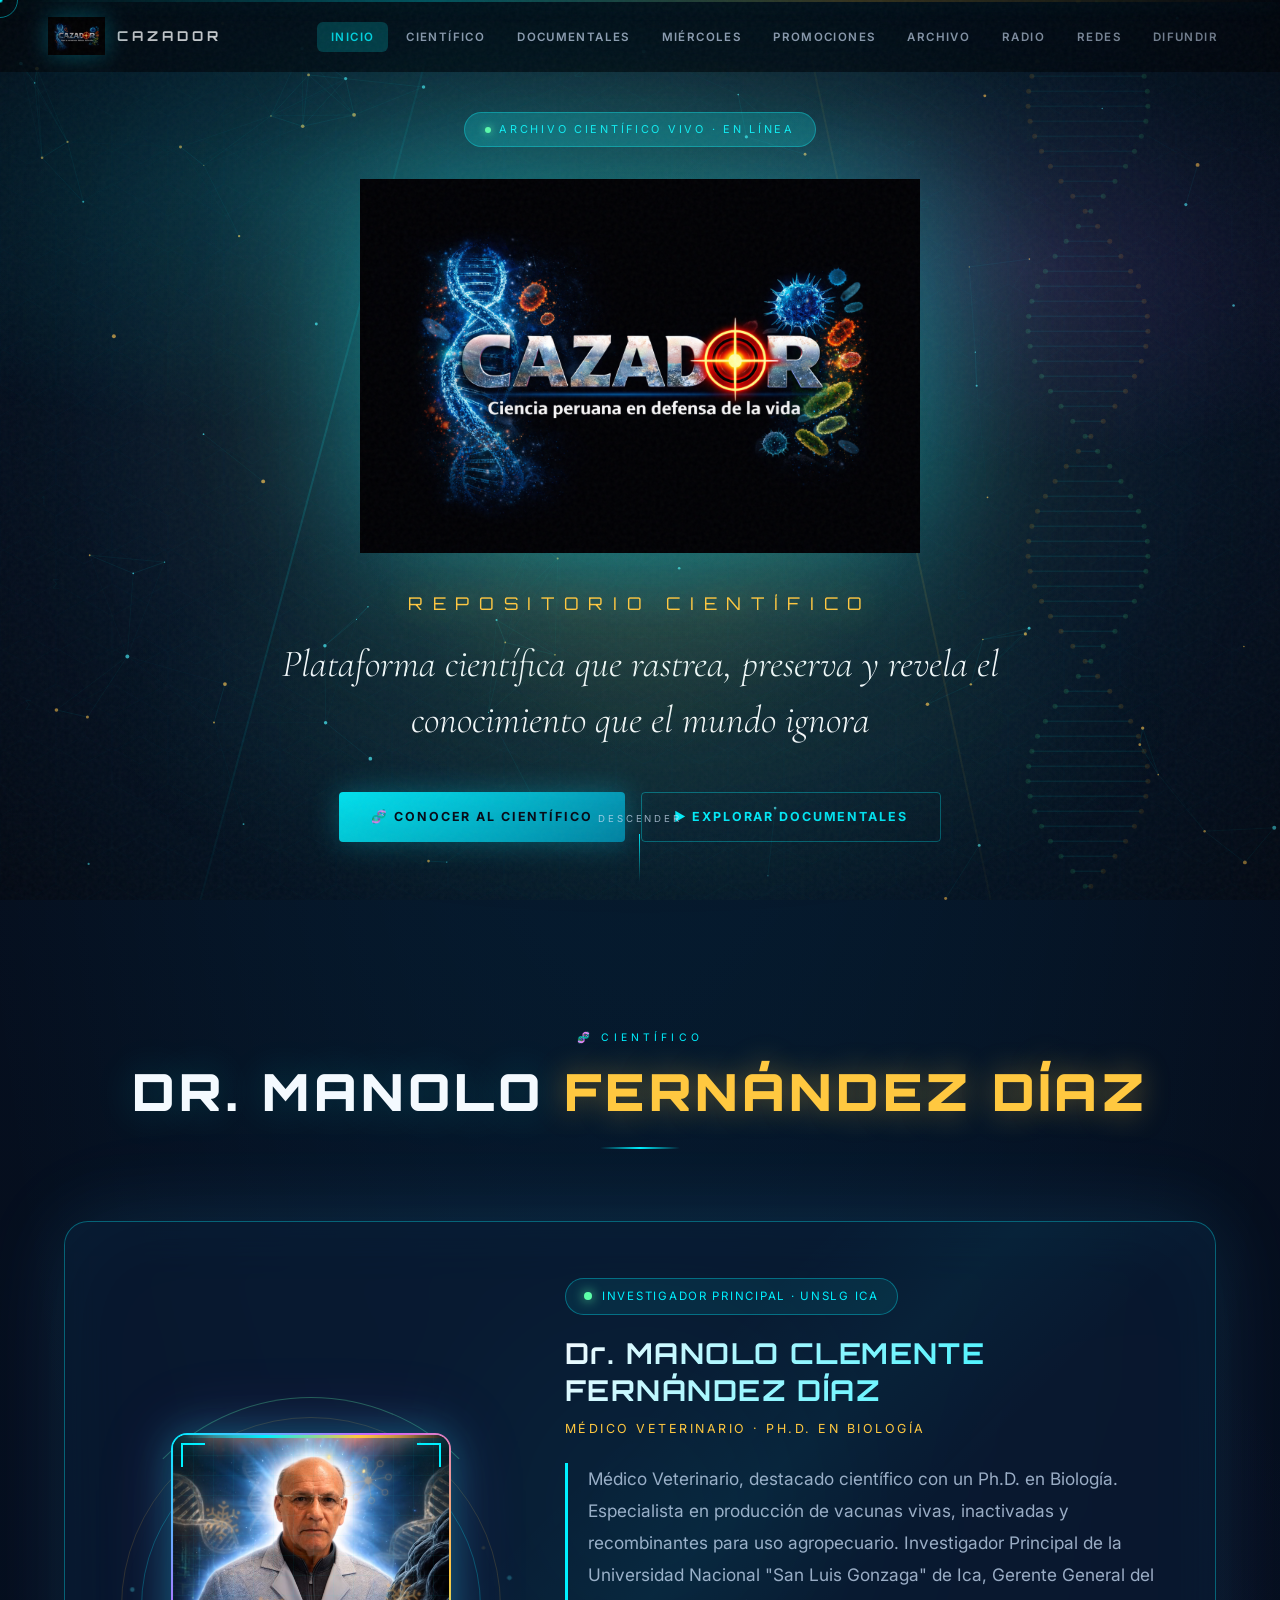
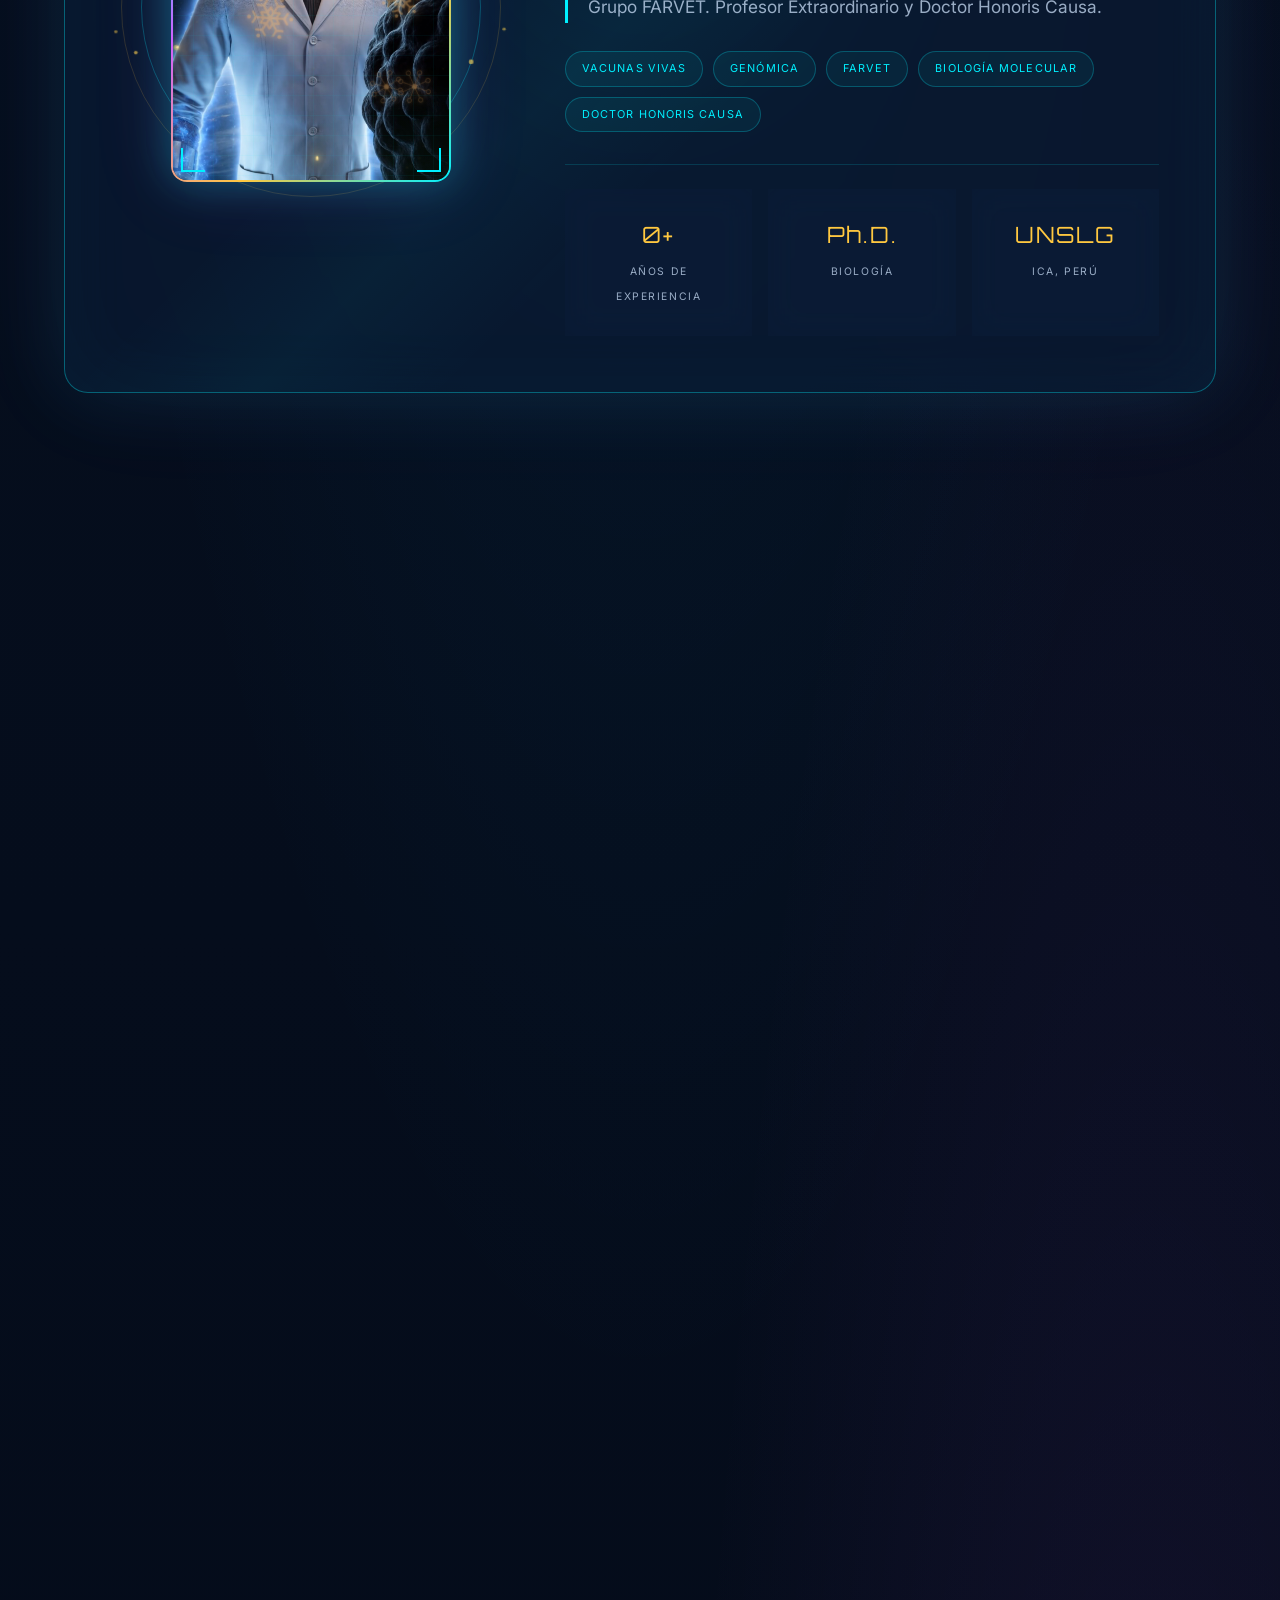
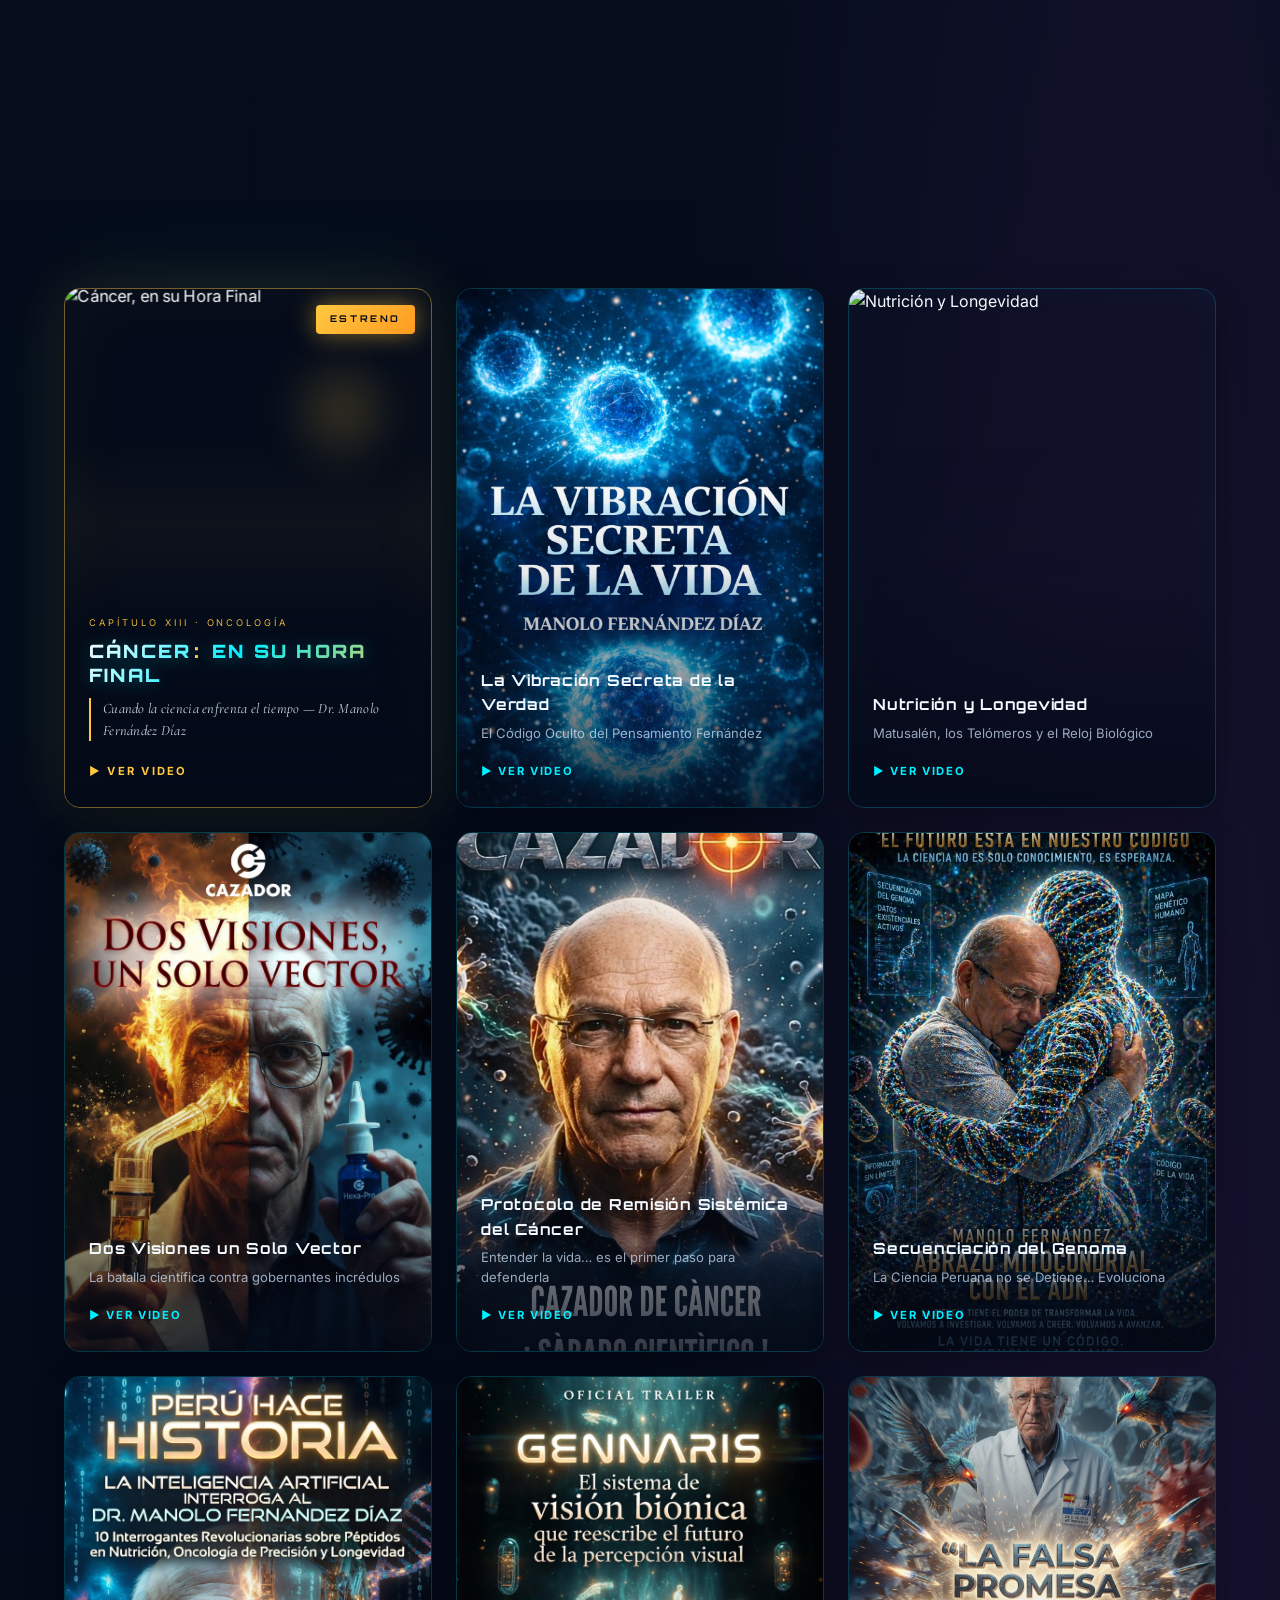
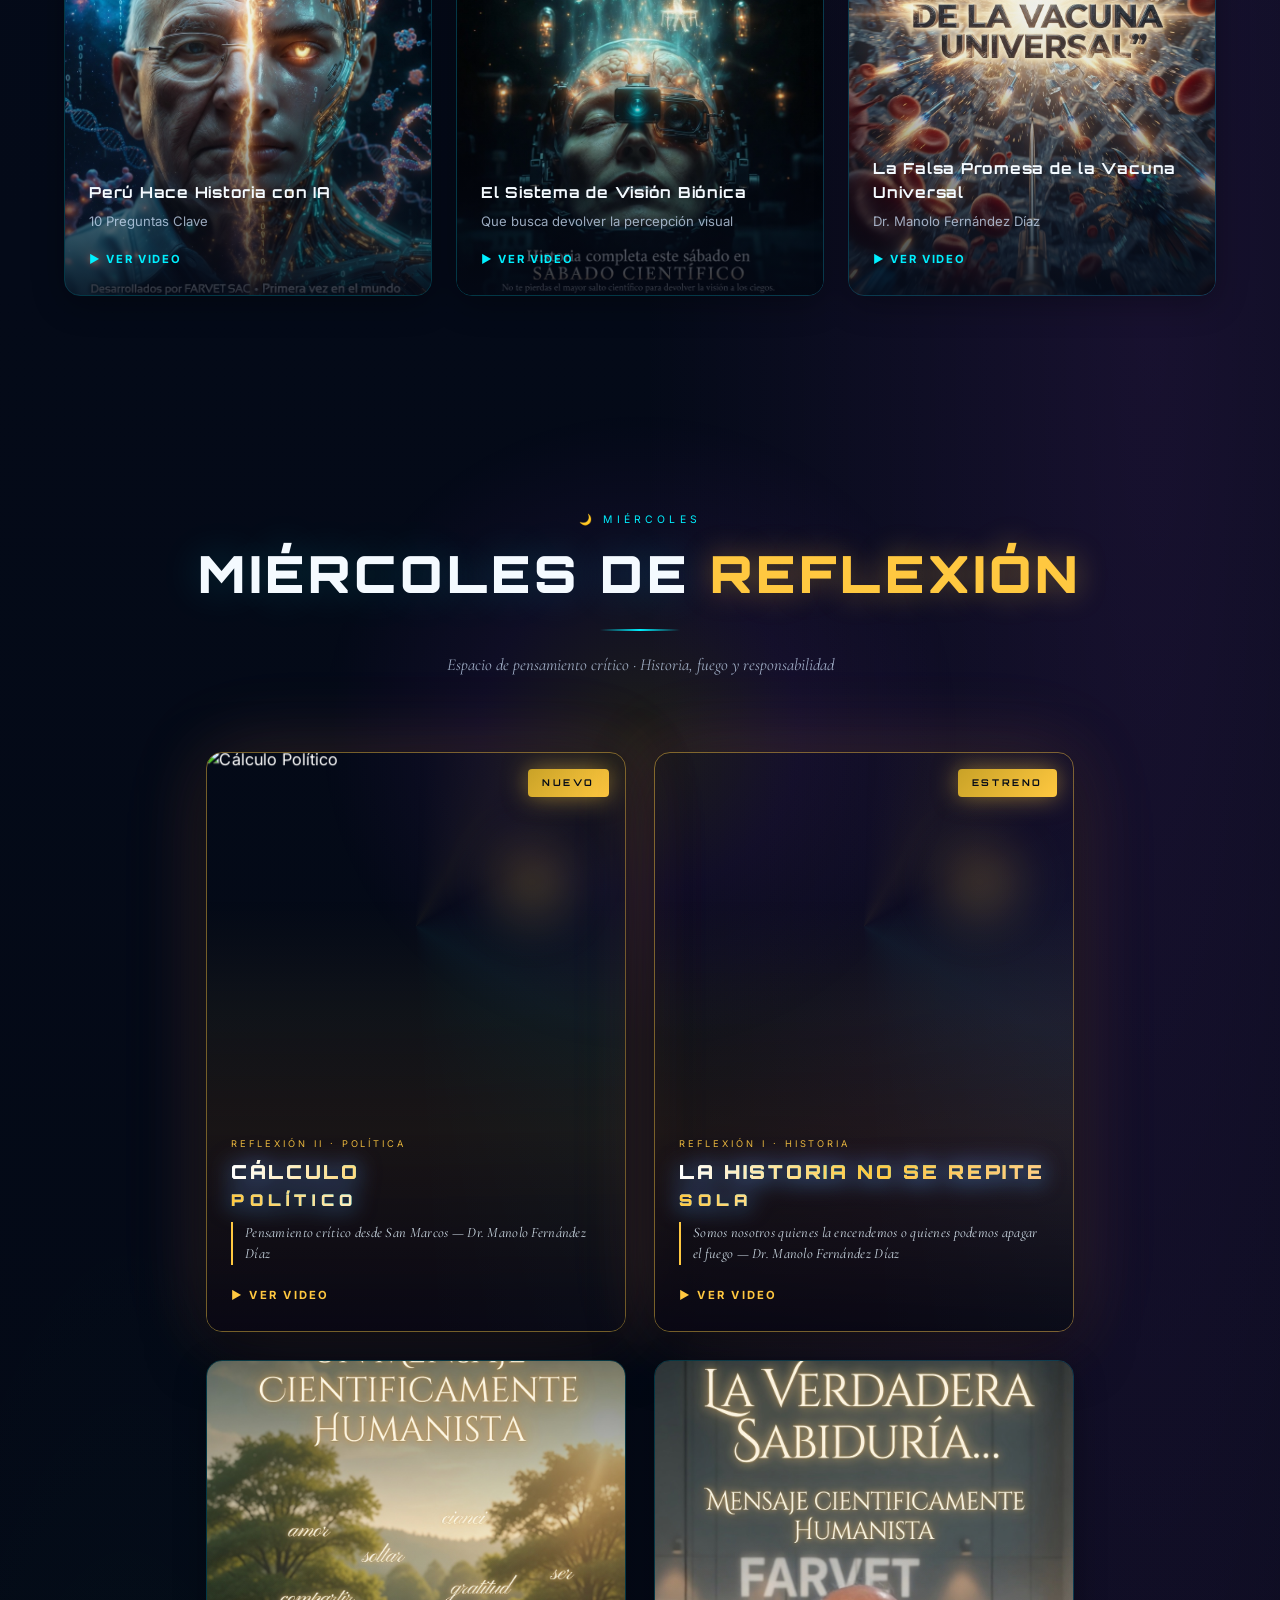
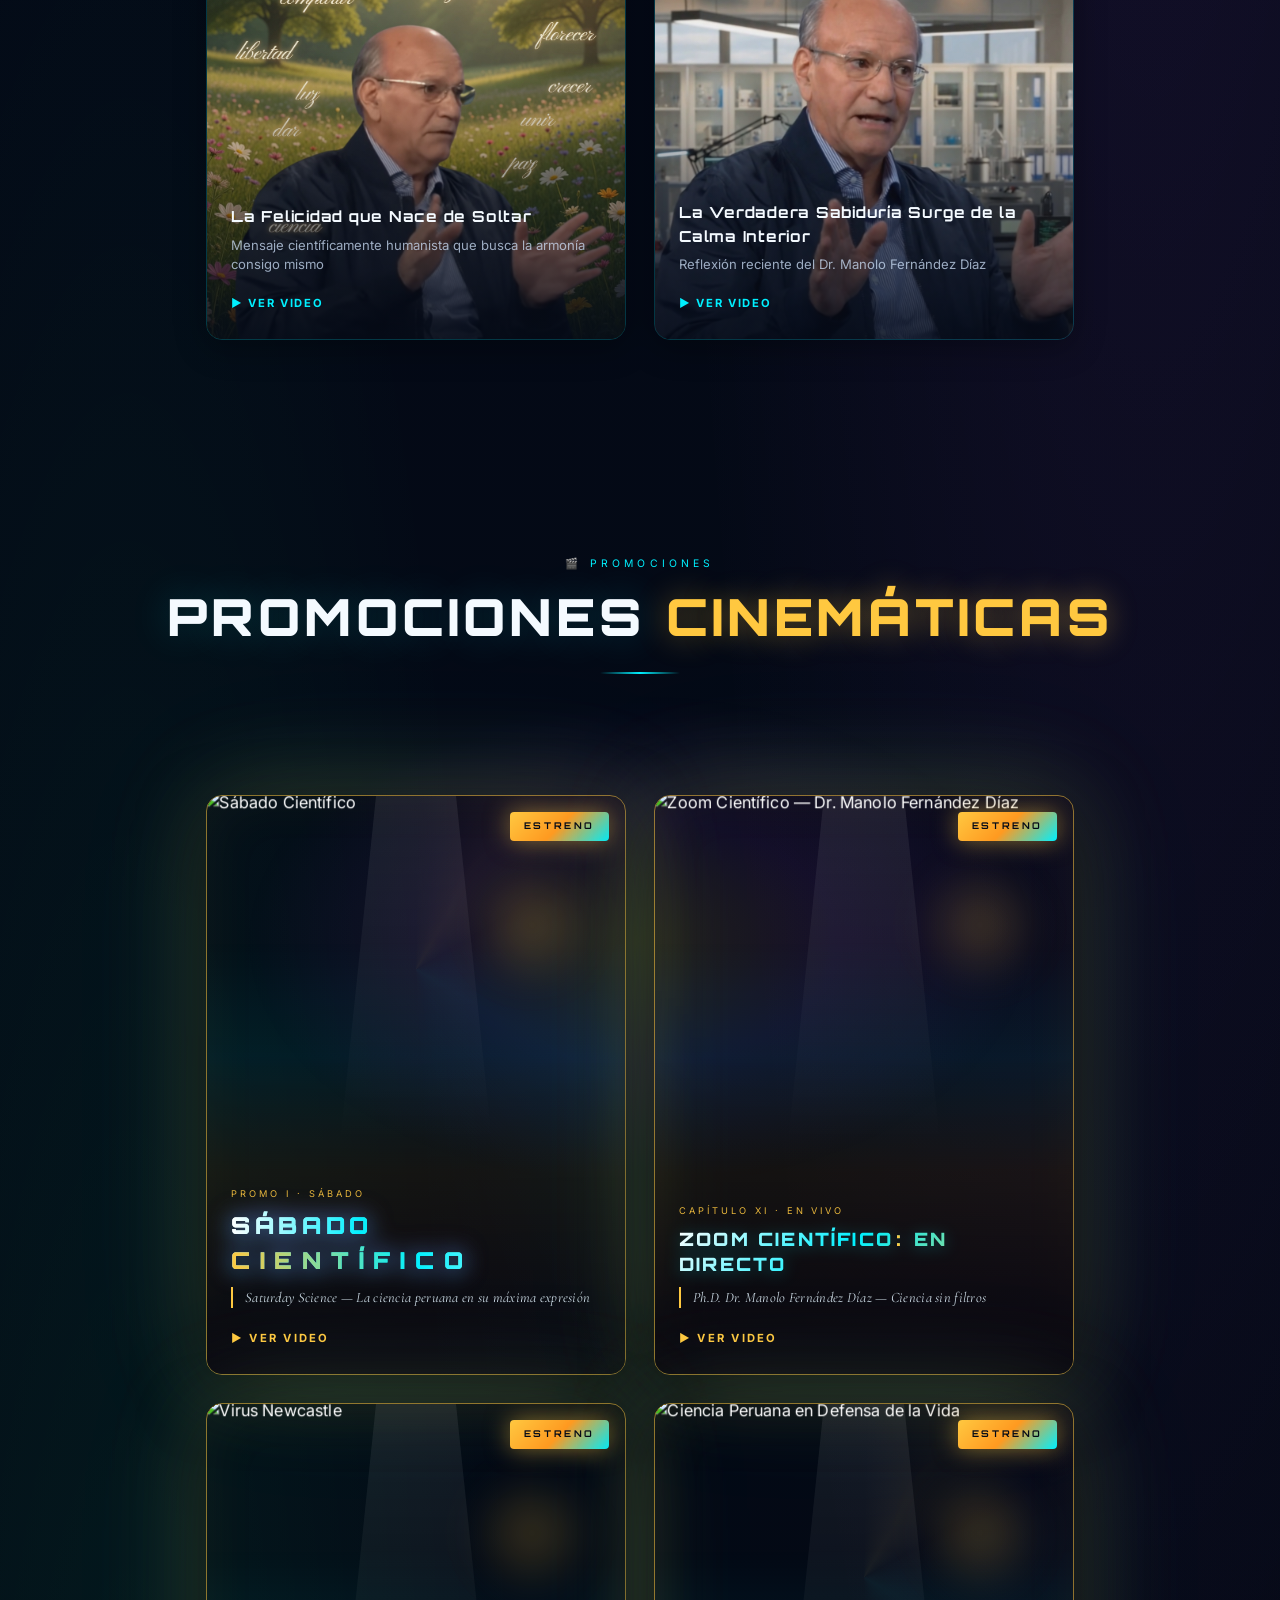
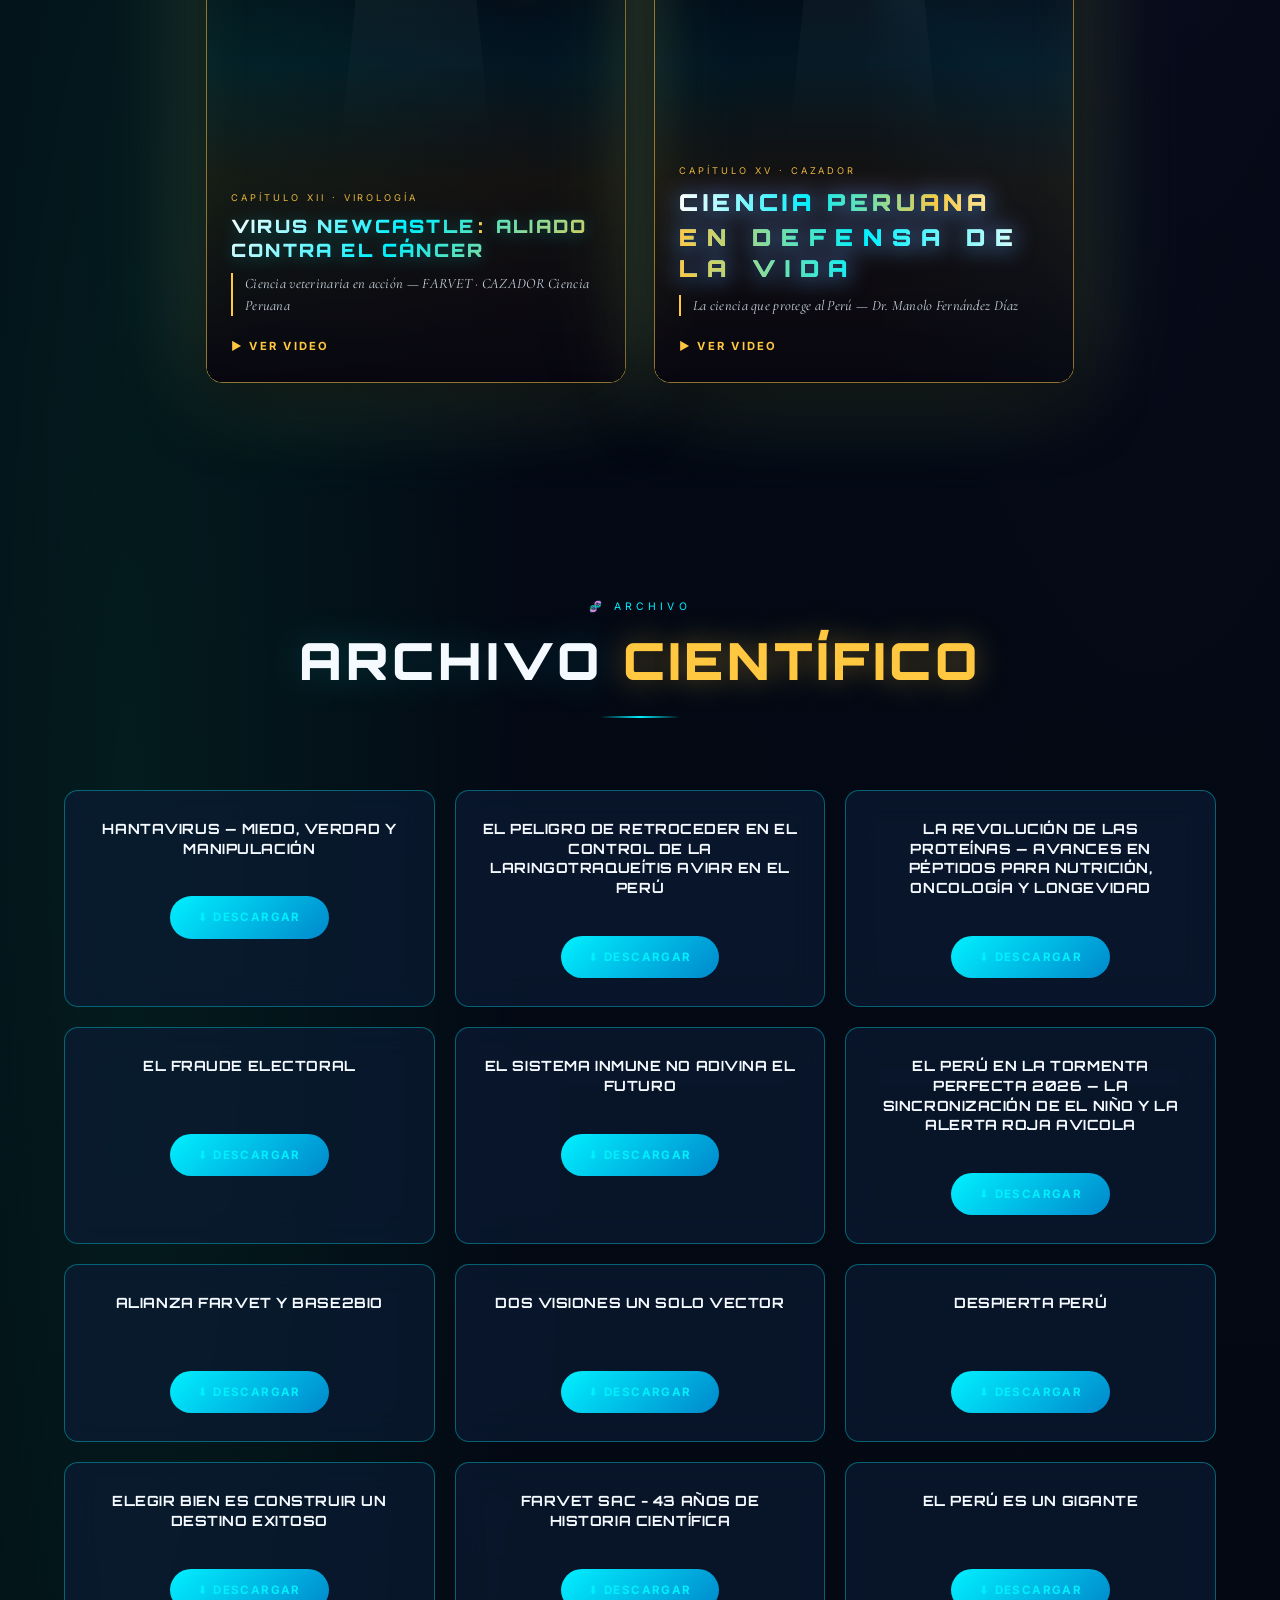
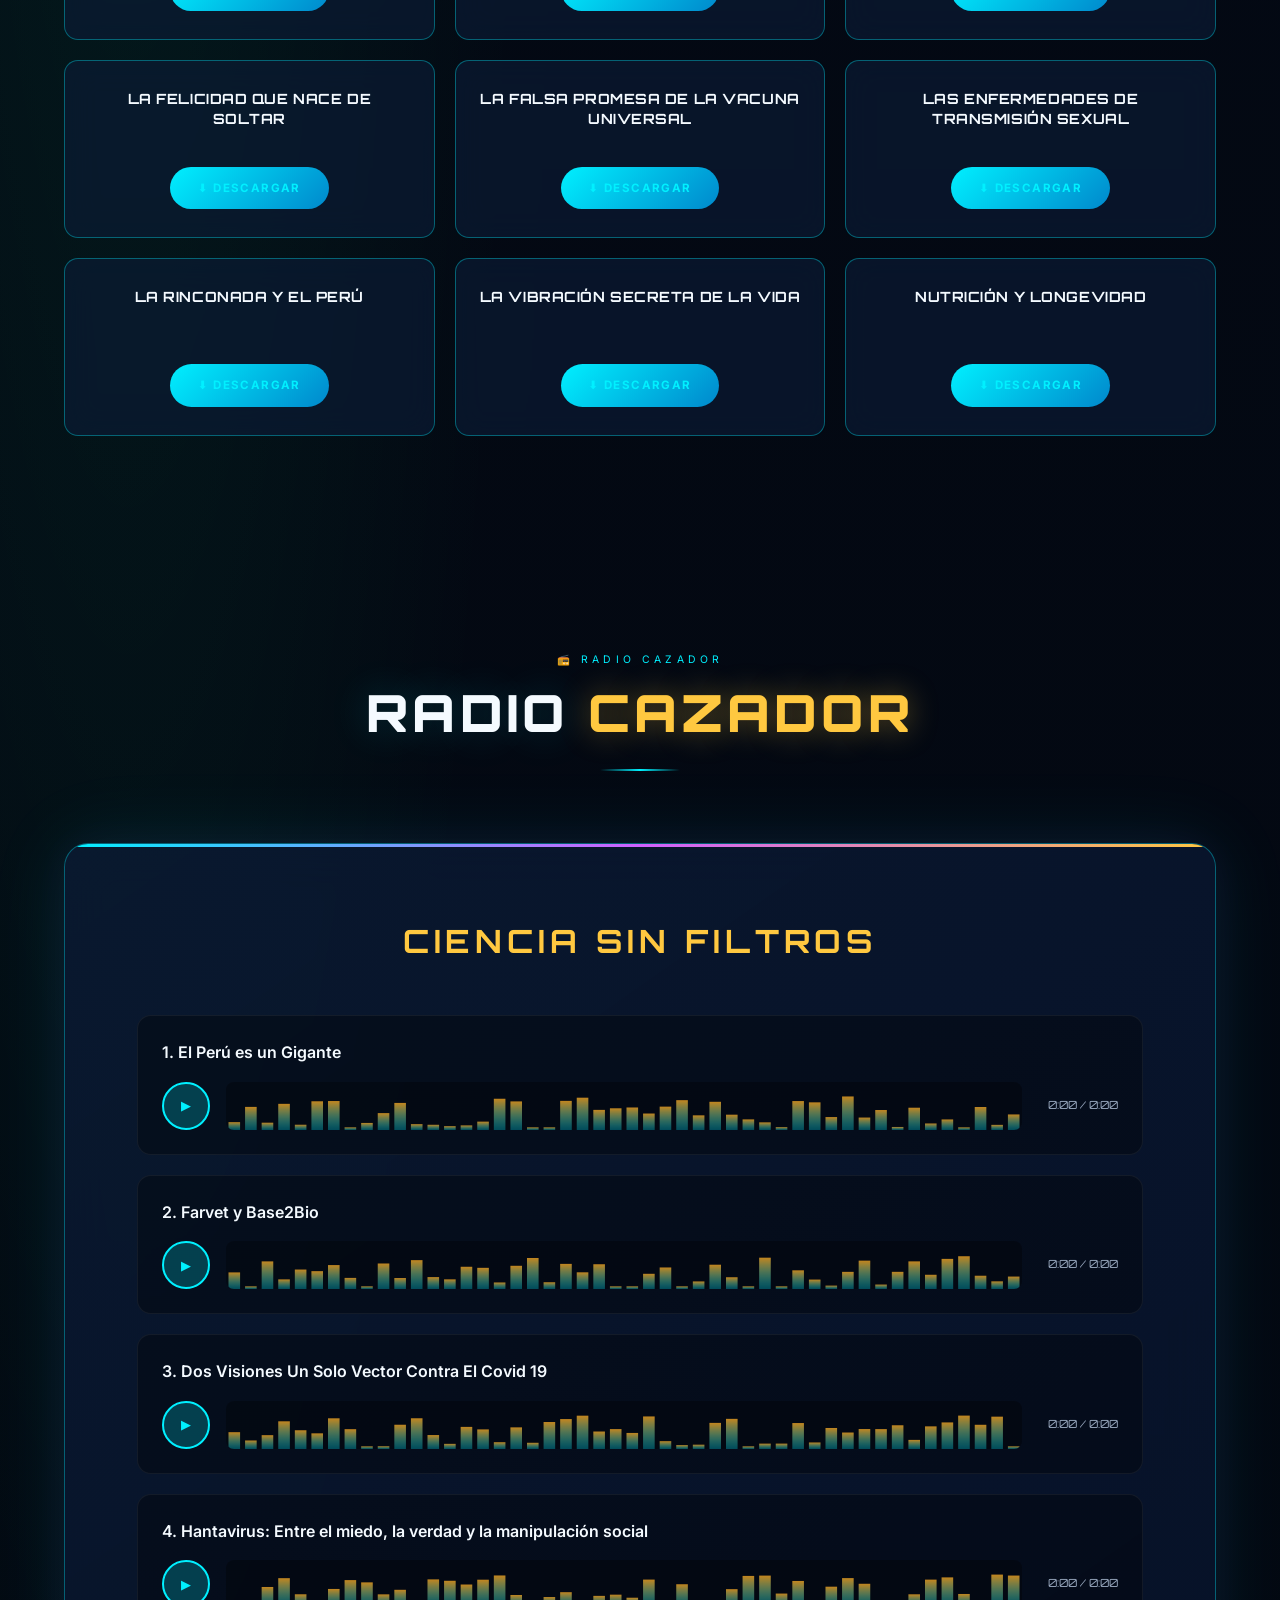
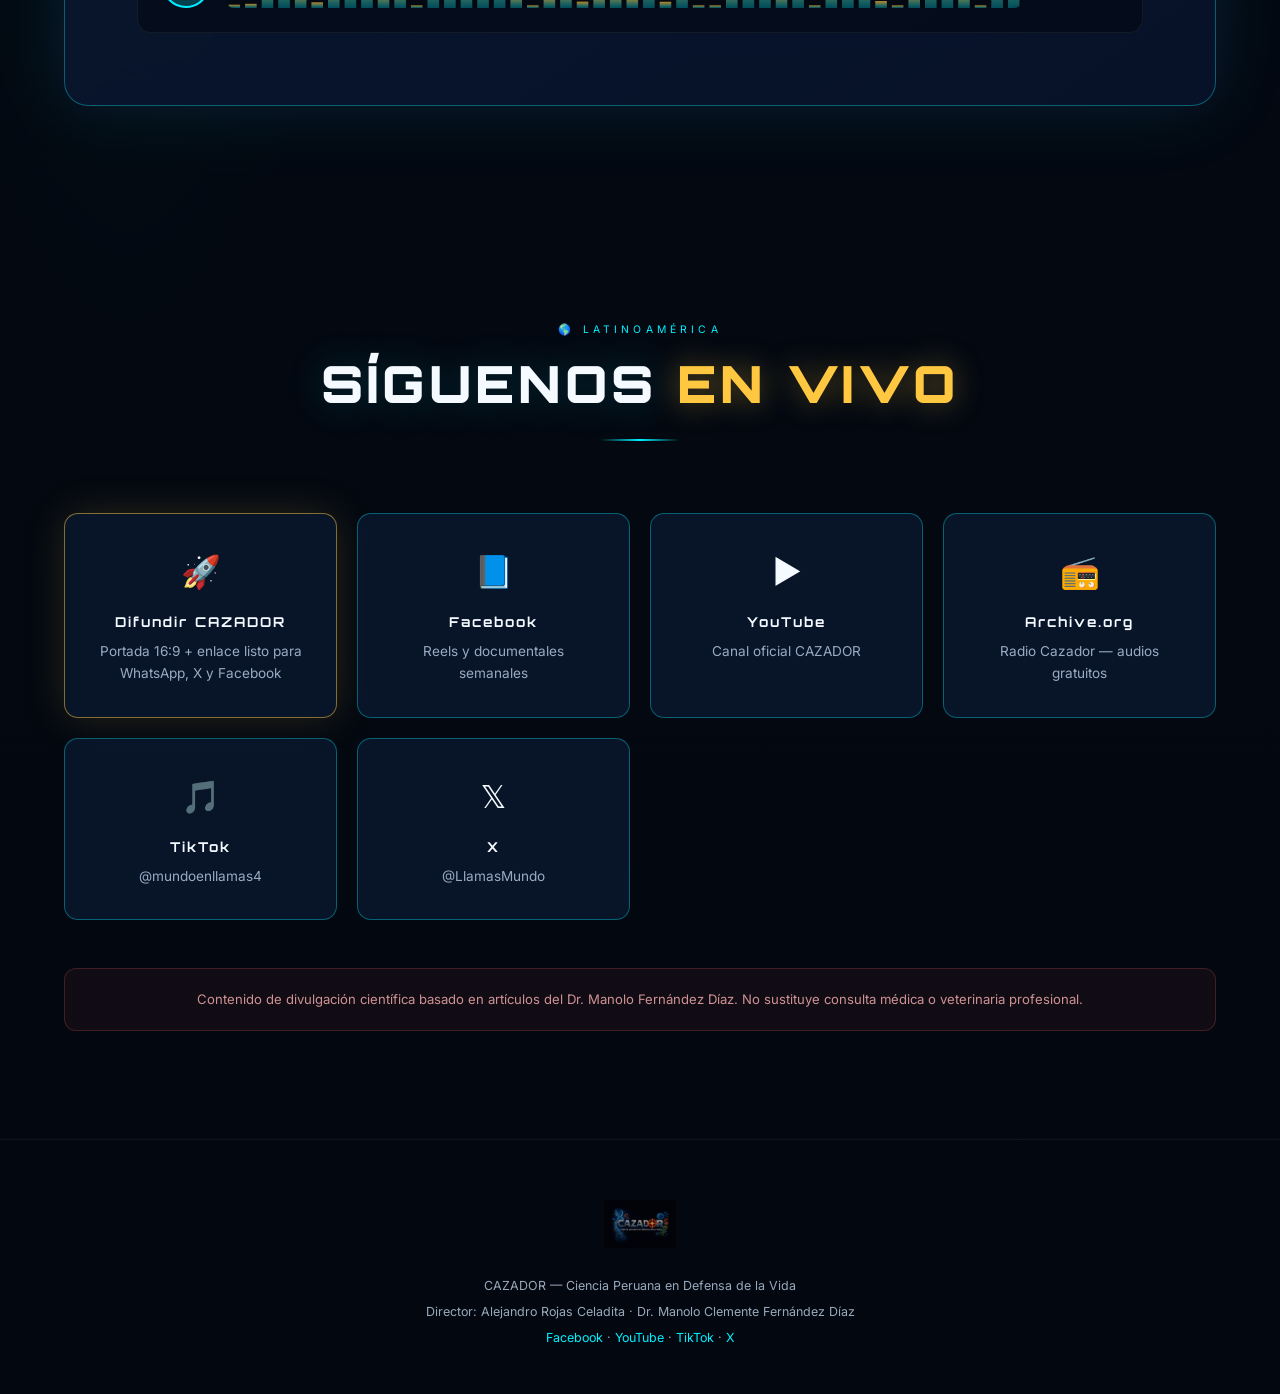
==== commit d487dd34: "Agregar portada 16:9 y pagina de difusion para redes sociales" ====
--- a/index.html
+++ b/index.html
@@ -11,7 +11,7 @@
     <meta property="og:description" content="Rastrea, preserva y revela el conocimiento científico que el mundo ignora.">
     <meta property="og:type" content="website">
     <meta property="og:url" content="https://alfaterraqueo-gif.github.io/CAZADOR/">
-    <meta property="og:image" content="https://alfaterraqueo-gif.github.io/CAZADOR/LOGO.png">
+    <meta property="og:image" content="https://alfaterraqueo-gif.github.io/CAZADOR/portada-difusion-16x9.jpg">
     <meta name="twitter:card" content="summary_large_image">
     <link rel="canonical" href="https://alfaterraqueo-gif.github.io/CAZADOR/">
     <link rel="preconnect" href="https://fonts.googleapis.com">
@@ -55,6 +55,7 @@
         <li><a href="#archivo">Archivo</a></li>
         <li><a href="#radio">Radio</a></li>
         <li><a href="#redes">Redes</a></li>
+        <li><a href="difusion.html">Difundir</a></li>
     </ul>
 </nav>
 
@@ -619,22 +620,27 @@
     </div>
 
     <div class="social-grid">
-        <a href="https://www.facebook.com/profile.php?id=61576497906048" class="social-card reveal" target="_blank" rel="noopener">
+        <a href="difusion.html" class="social-card reveal" style="border-color: rgba(255,200,64,0.5); box-shadow: 0 0 40px rgba(255,200,64,0.15);">
+            <div class="social-icon">🚀</div>
+            <h3>Difundir CAZADOR</h3>
+            <p>Portada 16:9 + enlace listo para WhatsApp, X y Facebook</p>
+        </a>
+        <a href="https://www.facebook.com/profile.php?id=61576497906048" class="social-card reveal reveal-delay-1" target="_blank" rel="noopener">
             <div class="social-icon">📘</div>
             <h3>Facebook</h3>
             <p>Reels y documentales semanales</p>
         </a>
-        <a href="https://www.youtube.com/channel/UCVrKpqWv-hZSmsm3gujlRWw" class="social-card reveal reveal-delay-1" target="_blank" rel="noopener">
+        <a href="https://www.youtube.com/channel/UCVrKpqWv-hZSmsm3gujlRWw" class="social-card reveal reveal-delay-2" target="_blank" rel="noopener">
             <div class="social-icon">▶️</div>
             <h3>YouTube</h3>
             <p>Canal oficial CAZADOR</p>
         </a>
-        <a href="https://archive.org/details/el-peru-es-un-gigante" class="social-card reveal reveal-delay-2" target="_blank" rel="noopener">
+        <a href="https://archive.org/details/el-peru-es-un-gigante" class="social-card reveal reveal-delay-3" target="_blank" rel="noopener">
             <div class="social-icon">📻</div>
             <h3>Archive.org</h3>
             <p>Radio Cazador — audios gratuitos</p>
         </a>
-        <a href="https://www.tiktok.com/@mundoenllamas4" class="social-card reveal reveal-delay-3" target="_blank" rel="noopener">
+        <a href="https://www.tiktok.com/@mundoenllamas4" class="social-card reveal" target="_blank" rel="noopener">
             <div class="social-icon">🎵</div>
             <h3>TikTok</h3>
             <p>@mundoenllamas4</p>
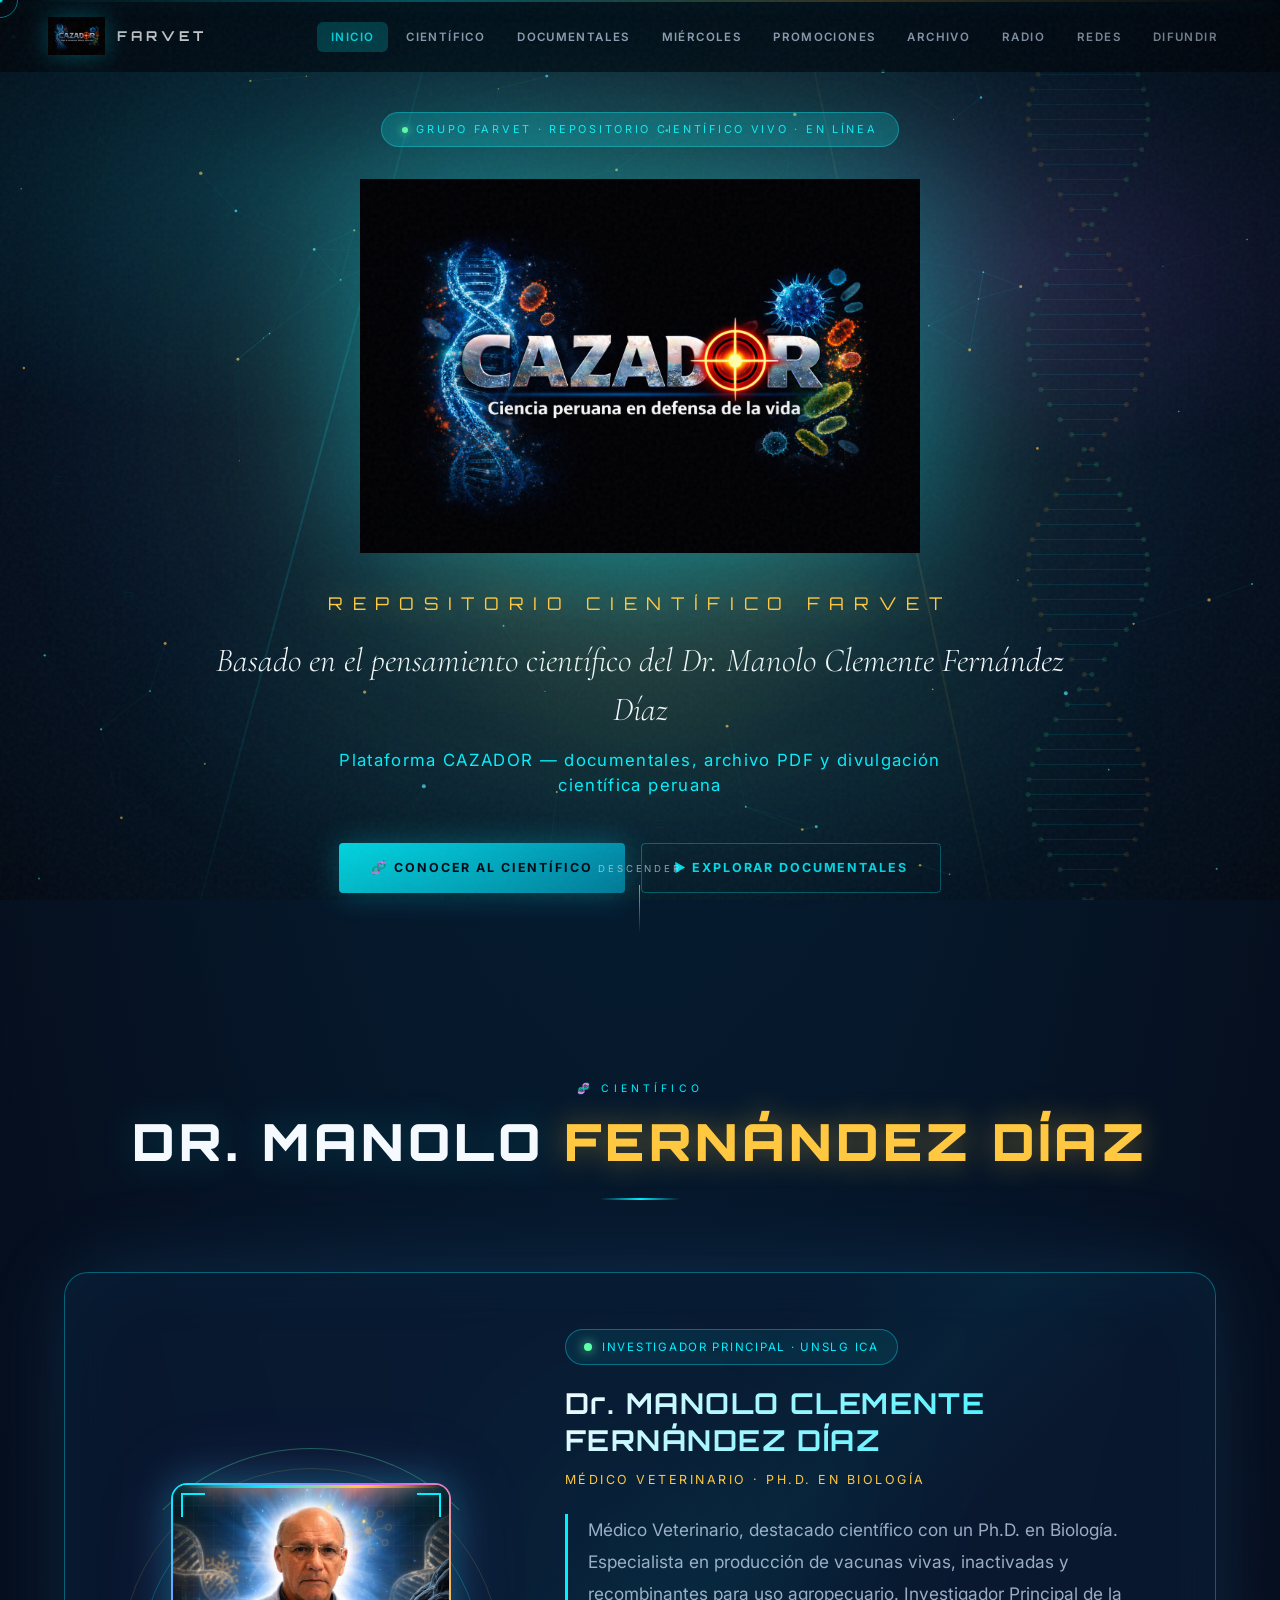
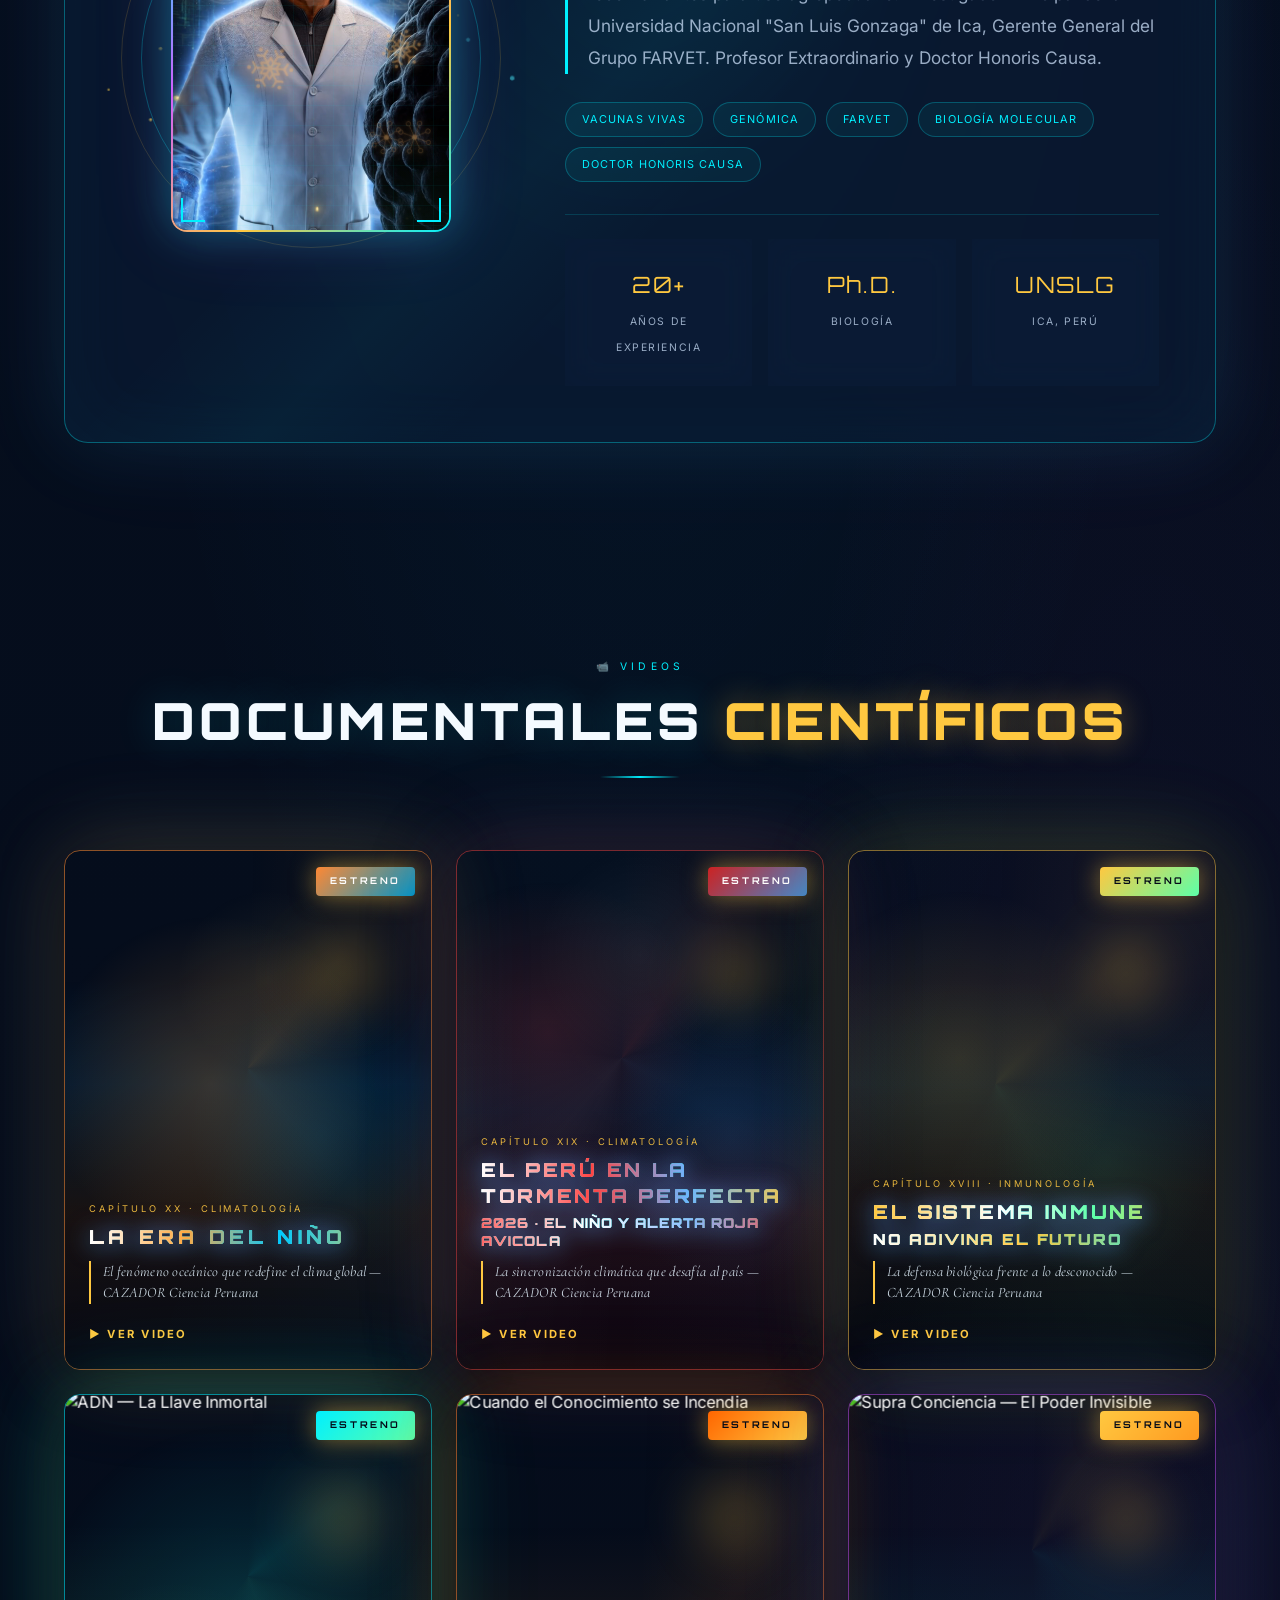
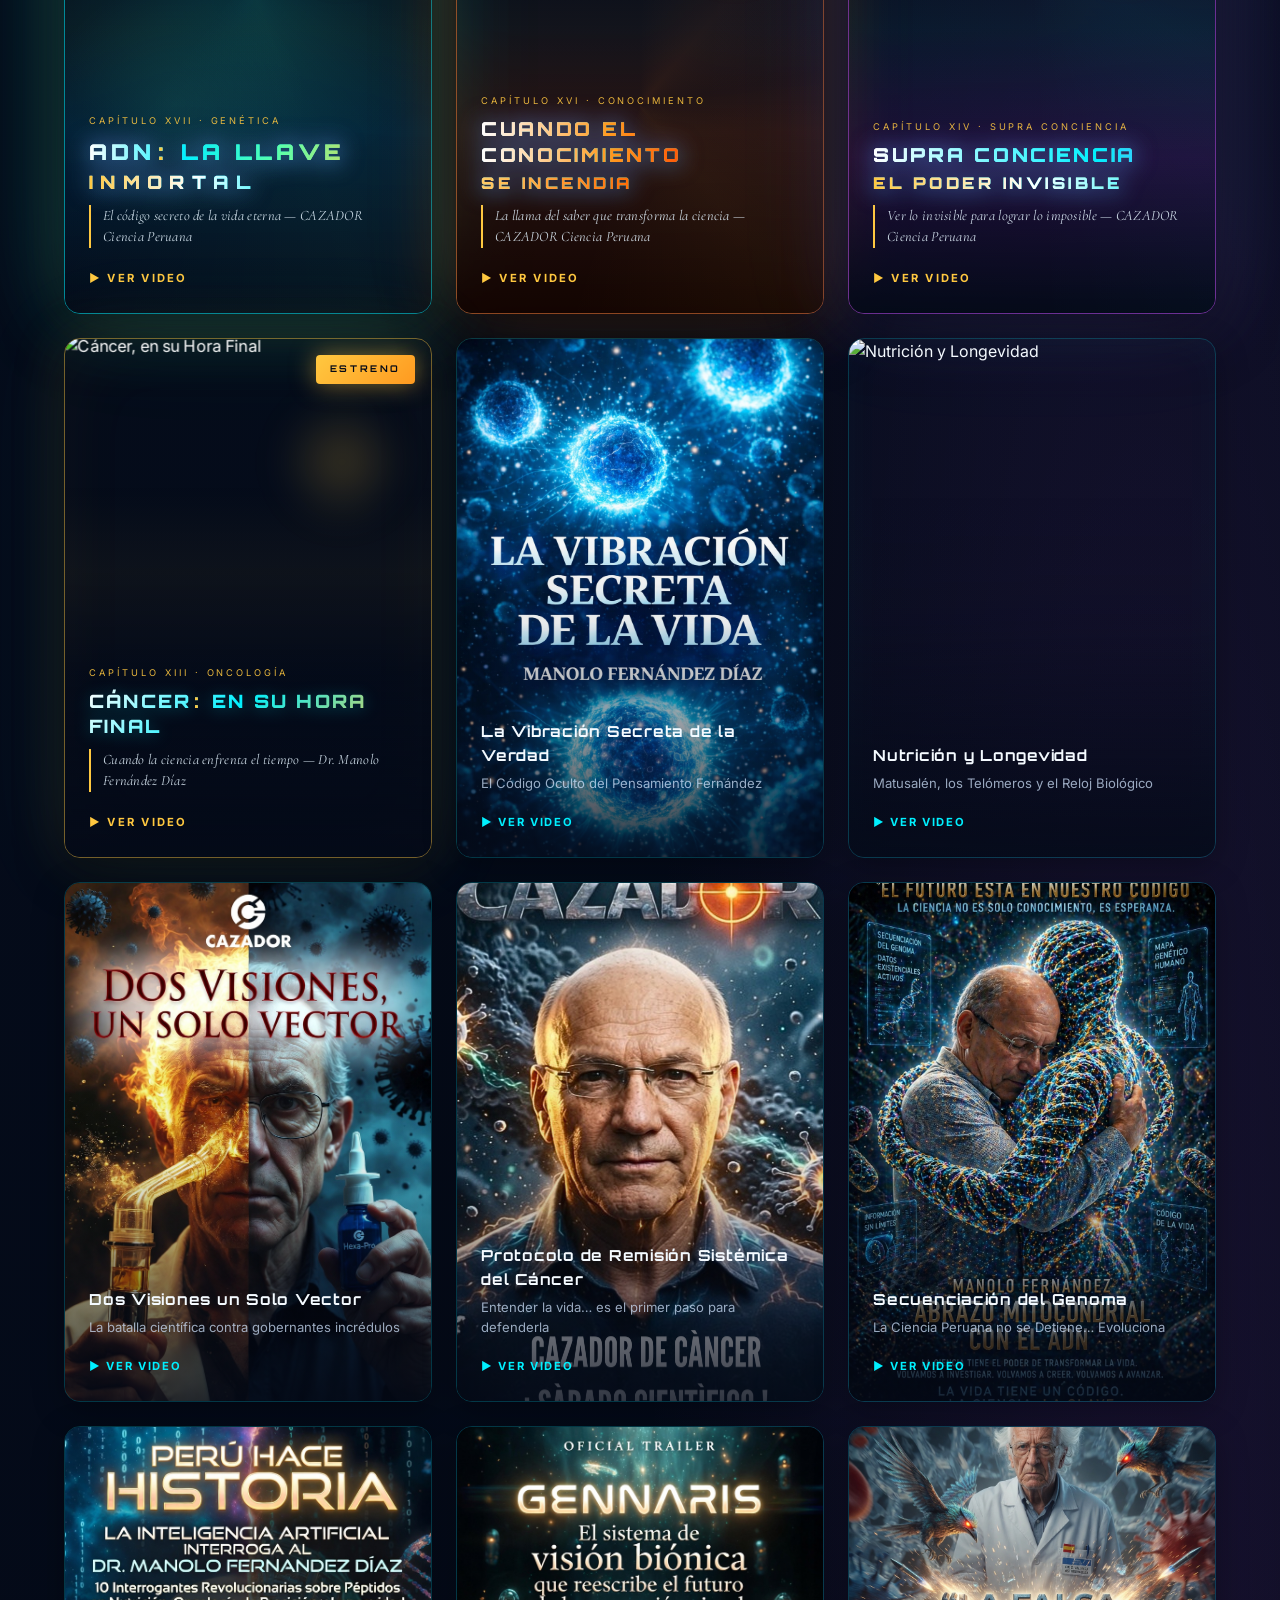
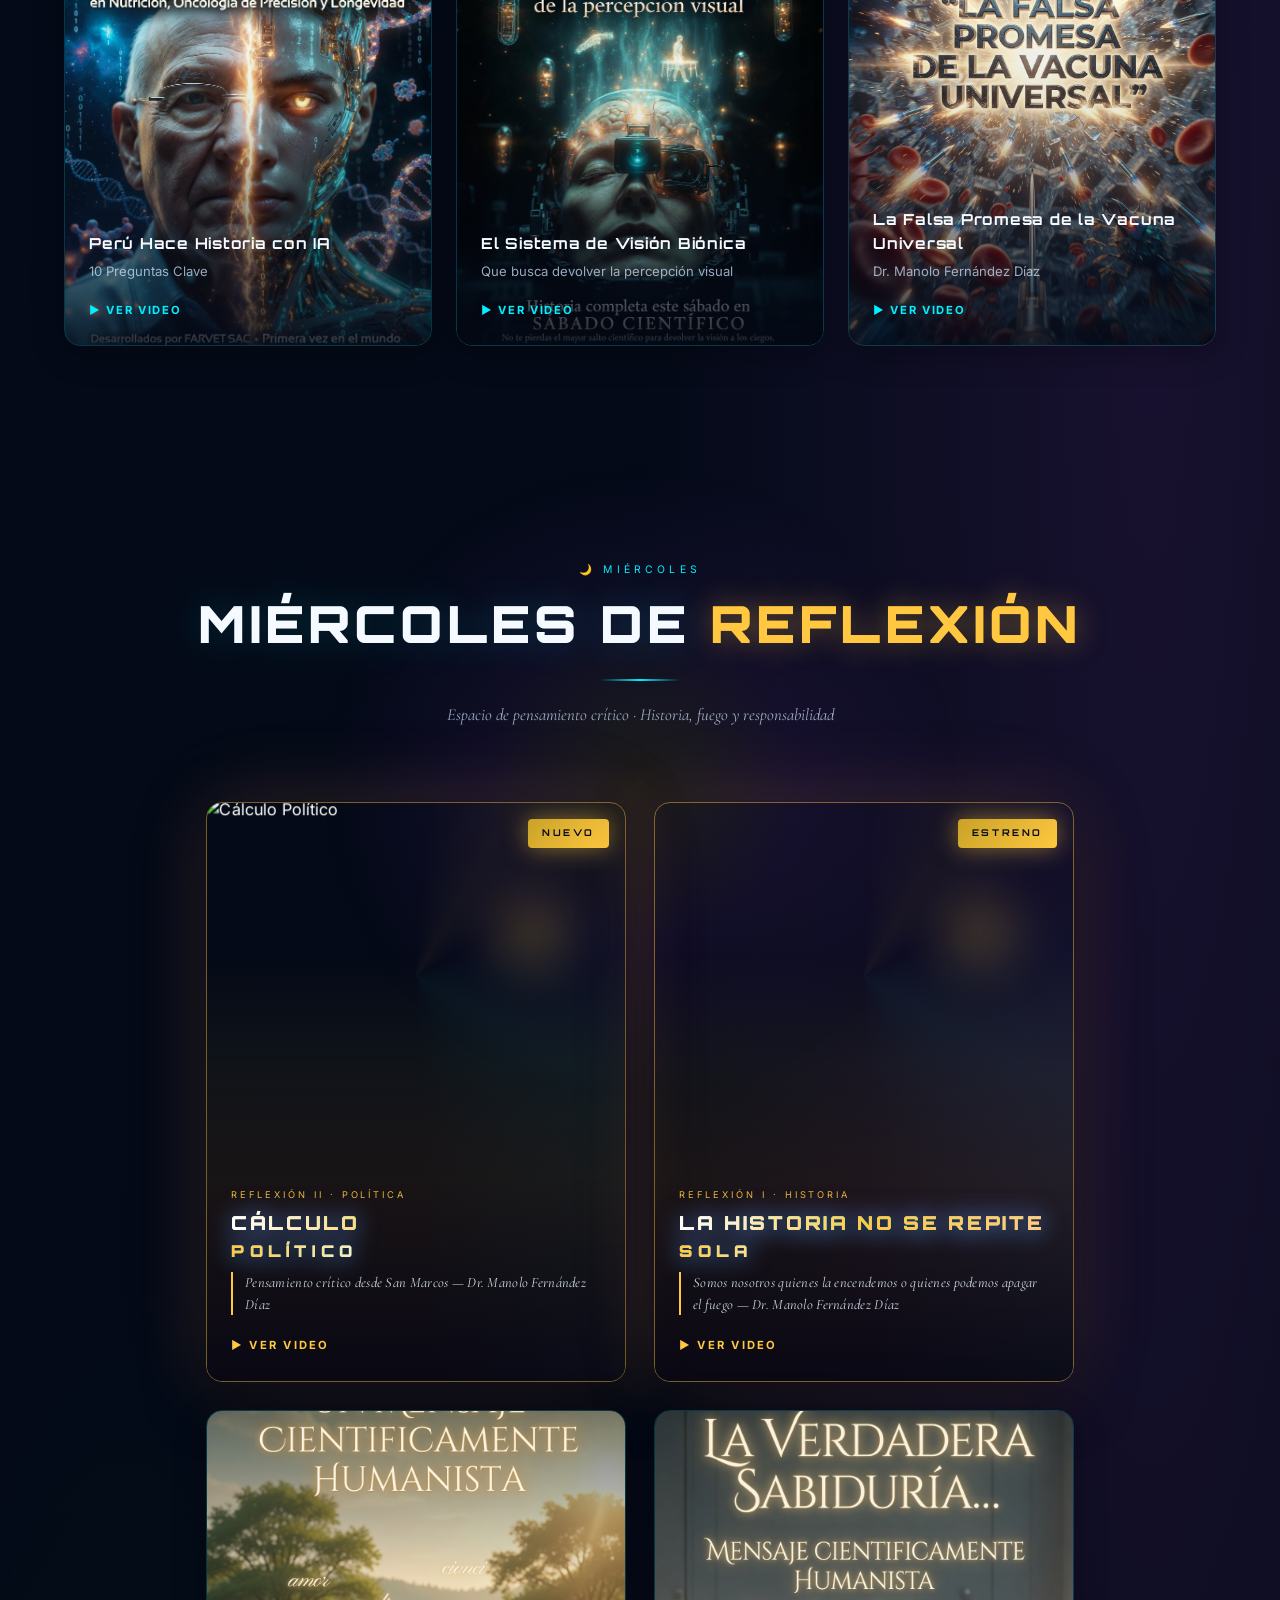
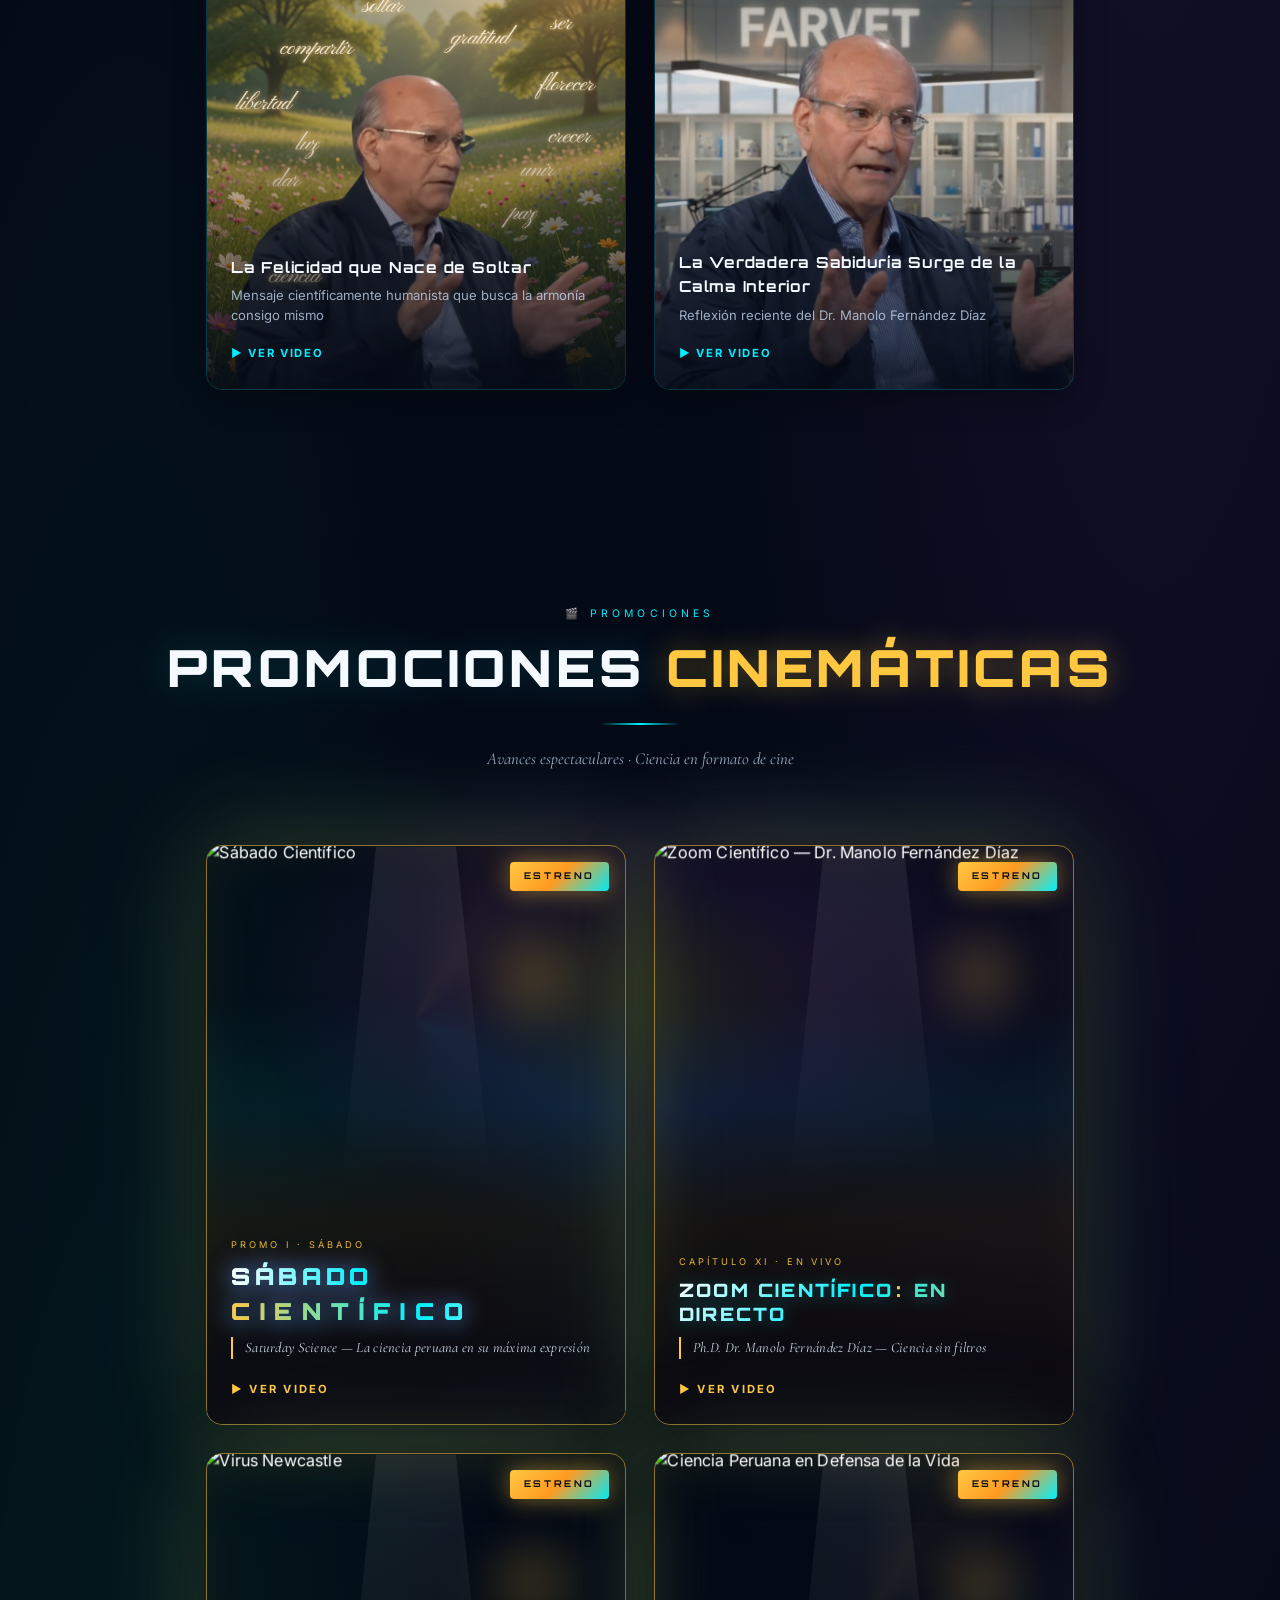
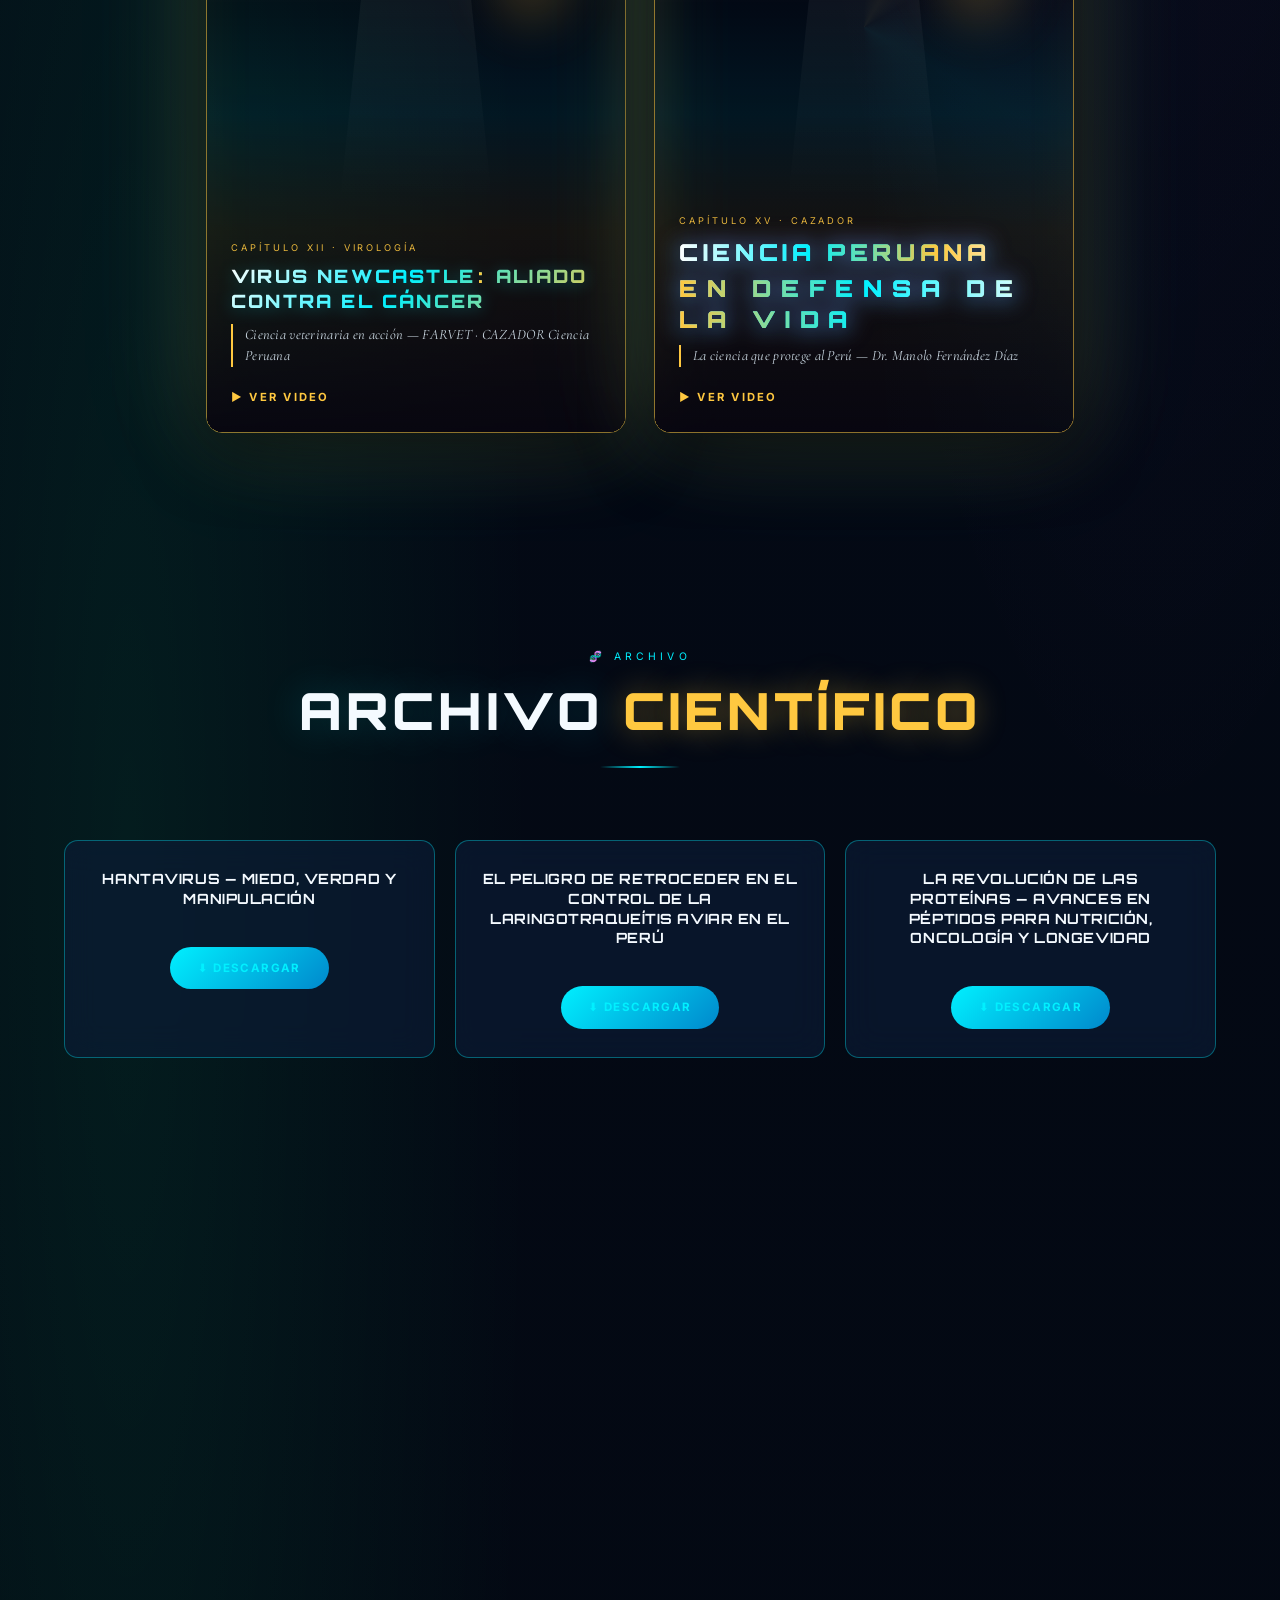
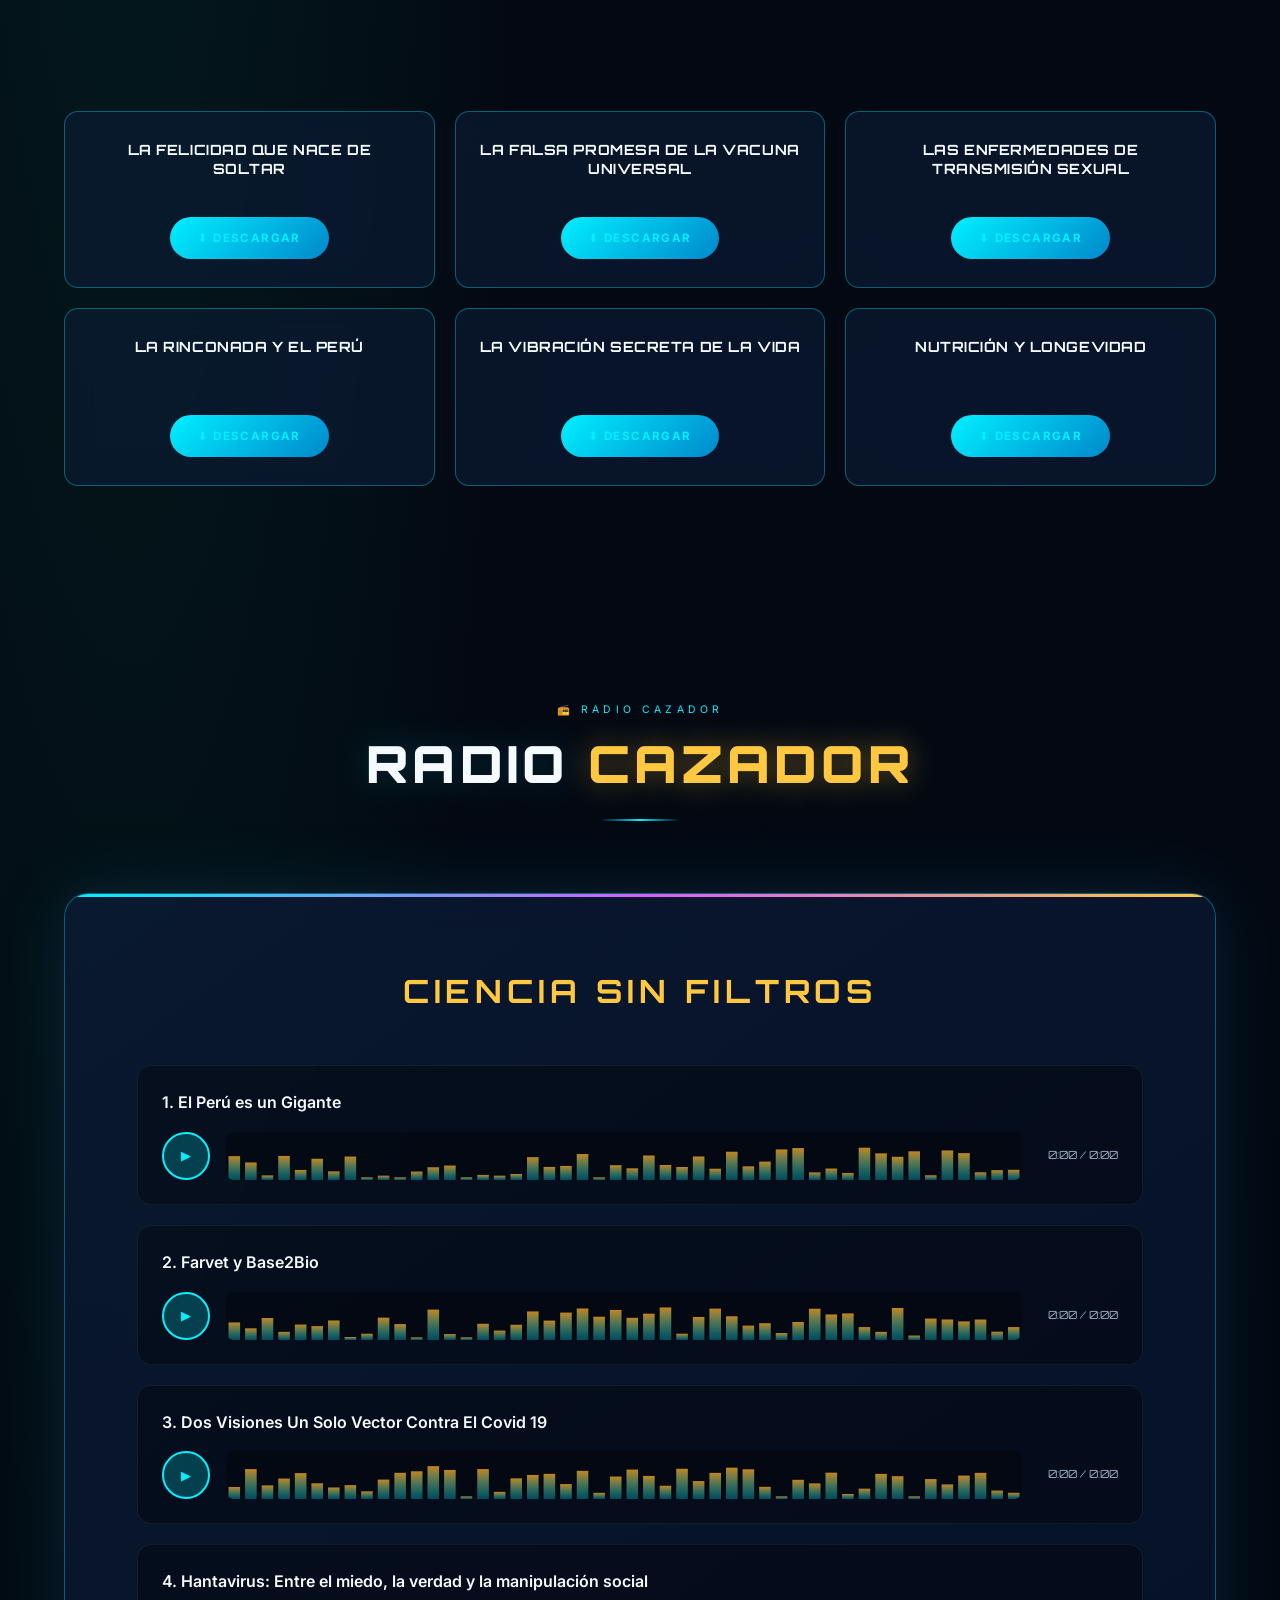
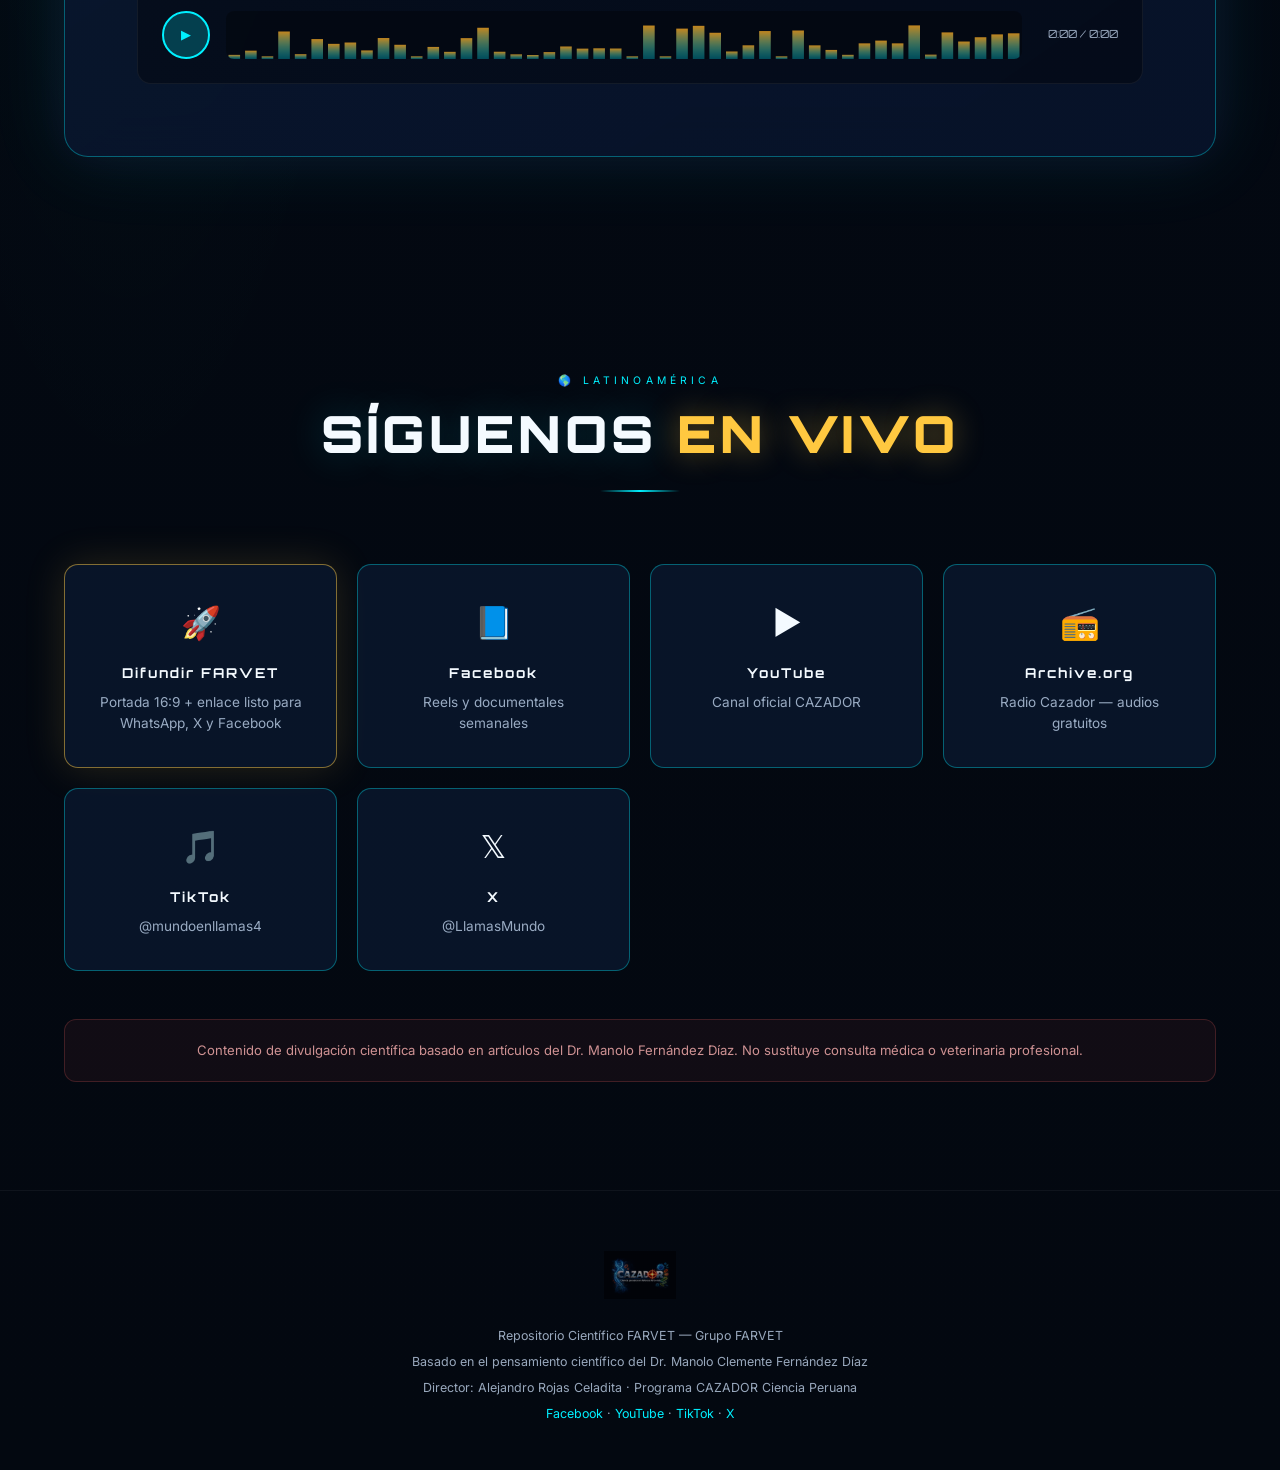
==== commit bf8e73c4: "Rebrand: Repositorio Cientifico FARVET - Dr. Manolo Clemente Fernandez Diaz" ====
--- a/index.html
+++ b/index.html
@@ -3,12 +3,12 @@
 <head>
     <meta charset="UTF-8">
     <meta name="viewport" content="width=device-width, initial-scale=1.0">
-    <title>CAZADOR — Repositorio Científico Vivo</title>
-    <meta name="description" content="Archivo científico vivo del Dr. Manolo Fernández Díaz. Documentales, artículos, genómica, vacunas y divulgación científica peruana.">
-    <meta name="keywords" content="CAZADOR, ciencia peruana, FARVET, Manolo Fernández, vacunas, genómica, documentales científicos">
+    <title>FARVET — Repositorio Científico | Dr. Manolo Clemente Fernández Díaz</title>
+    <meta name="description" content="Repositorio Científico FARVET basado en el pensamiento científico del Dr. Manolo Clemente Fernández Díaz. Documentales, archivo PDF, genómica, vacunas y ciencia peruana.">
+    <meta name="keywords" content="FARVET, repositorio científico, CAZADOR, ciencia peruana, Manolo Clemente Fernández Díaz, vacunas, genómica, documentales científicos">
     <meta name="author" content="Alejandro Rojas Celadita">
-    <meta property="og:title" content="CAZADOR — Repositorio Científico Vivo">
-    <meta property="og:description" content="Rastrea, preserva y revela el conocimiento científico que el mundo ignora.">
+    <meta property="og:title" content="Repositorio Científico FARVET — Dr. Manolo Clemente Fernández Díaz">
+    <meta property="og:description" content="Basado en el pensamiento científico del Dr. Manolo Clemente Fernández Díaz. Documentales, archivo y ciencia peruana.">
     <meta property="og:type" content="website">
     <meta property="og:url" content="https://alfaterraqueo-gif.github.io/CAZADOR/">
     <meta property="og:image" content="https://alfaterraqueo-gif.github.io/CAZADOR/portada-difusion-16x9.jpg">
@@ -26,7 +26,7 @@
 
 <div class="loader" id="loader">
     <div class="loader-dna"></div>
-    <div class="loader-text">Inicializando archivo genético</div>
+    <div class="loader-text">Inicializando Repositorio Científico FARVET</div>
     <div class="loader-bar"><div class="loader-bar-fill"></div></div>
 </div>
 
@@ -42,8 +42,8 @@
 
 <nav class="nav">
     <a href="#inicio" class="nav-brand">
-        <img src="LOGO.png" alt="CAZADOR">
-        <span>CAZADOR</span>
+        <img src="LOGO.png" alt="FARVET — Repositorio Científico">
+        <span>FARVET</span>
     </a>
     <button class="nav-toggle" aria-label="Menú">☰</button>
     <ul class="nav-links">
@@ -61,10 +61,11 @@
 
 <!-- HERO -->
 <section class="hero" id="inicio" data-section>
-    <div class="hero-badge">Archivo científico vivo · En línea</div>
-    <img src="LOGO.png" alt="CAZADOR — Ciencia Peruana" class="hero-logo">
-    <p class="hero-title">Repositorio Científico</p>
-    <p class="hero-subtitle">Plataforma científica que rastrea, preserva y revela el conocimiento que el mundo ignora</p>
+    <div class="hero-badge">Grupo FARVET · Repositorio científico vivo · En línea</div>
+    <img src="LOGO.png" alt="Repositorio Científico FARVET" class="hero-logo">
+    <p class="hero-title">Repositorio Científico FARVET</p>
+    <p class="hero-subtitle">Basado en el pensamiento científico del Dr. Manolo Clemente Fernández Díaz</p>
+    <p class="hero-lead">Plataforma CAZADOR — documentales, archivo PDF y divulgación científica peruana</p>
     <div class="hero-cta">
         <a href="#cientifico" class="btn-primary">🧬 Conocer al científico</a>
         <a href="#documentales" class="btn-ghost">▶ Explorar documentales</a>
@@ -622,7 +623,7 @@
     <div class="social-grid">
         <a href="difusion.html" class="social-card reveal" style="border-color: rgba(255,200,64,0.5); box-shadow: 0 0 40px rgba(255,200,64,0.15);">
             <div class="social-icon">🚀</div>
-            <h3>Difundir CAZADOR</h3>
+            <h3>Difundir FARVET</h3>
             <p>Portada 16:9 + enlace listo para WhatsApp, X y Facebook</p>
         </a>
         <a href="https://www.facebook.com/profile.php?id=61576497906048" class="social-card reveal reveal-delay-1" target="_blank" rel="noopener">
@@ -659,8 +660,9 @@
 
 <footer>
     <img src="LOGO.png" alt="" class="footer-logo">
-    <p>CAZADOR — Ciencia Peruana en Defensa de la Vida</p>
-    <p>Director: Alejandro Rojas Celadita · Dr. Manolo Clemente Fernández Díaz</p>
+    <p>Repositorio Científico FARVET — Grupo FARVET</p>
+    <p>Basado en el pensamiento científico del Dr. Manolo Clemente Fernández Díaz</p>
+    <p>Director: Alejandro Rojas Celadita · Programa CAZADOR Ciencia Peruana</p>
     <p><a href="https://www.facebook.com/profile.php?id=61576497906048">Facebook</a> · <a href="https://www.youtube.com/channel/UCVrKpqWv-hZSmsm3gujlRWw">YouTube</a> · <a href="https://www.tiktok.com/@mundoenllamas4">TikTok</a> · <a href="https://x.com/LlamasMundo">X</a></p>
 </footer>
 
--- a/styles/cinema.css
+++ b/styles/cinema.css
@@ -1,4 +1,4 @@
-/* CAZADOR — Repositorio Científico Visionario */
+/* FARVET — Repositorio Científico | Dr. Manolo Clemente Fernández Díaz */
 
 @property --glow-angle {
   syntax: '<angle>';
@@ -367,14 +367,25 @@
 }
 .hero-subtitle {
   font-family: var(--font-serif);
-  font-size: clamp(1.4rem, 3.5vw, 2.4rem);
+  font-size: clamp(1.2rem, 3vw, 2.1rem);
   font-weight: 300;
   font-style: italic;
-  max-width: 820px;
+  max-width: 900px;
   line-height: 1.45;
   color: var(--text);
   opacity: 0;
   animation: fadeUp 1s var(--ease-out) 1.1s forwards;
+}
+.hero-lead {
+  font-family: var(--font-body);
+  font-size: clamp(0.85rem, 1.8vw, 1.05rem);
+  letter-spacing: 0.08em;
+  max-width: 640px;
+  line-height: 1.5;
+  color: var(--cyan);
+  margin-top: 14px;
+  opacity: 0;
+  animation: fadeUp 1s var(--ease-out) 1.2s forwards;
 }
 .hero-cta {
   display: flex;
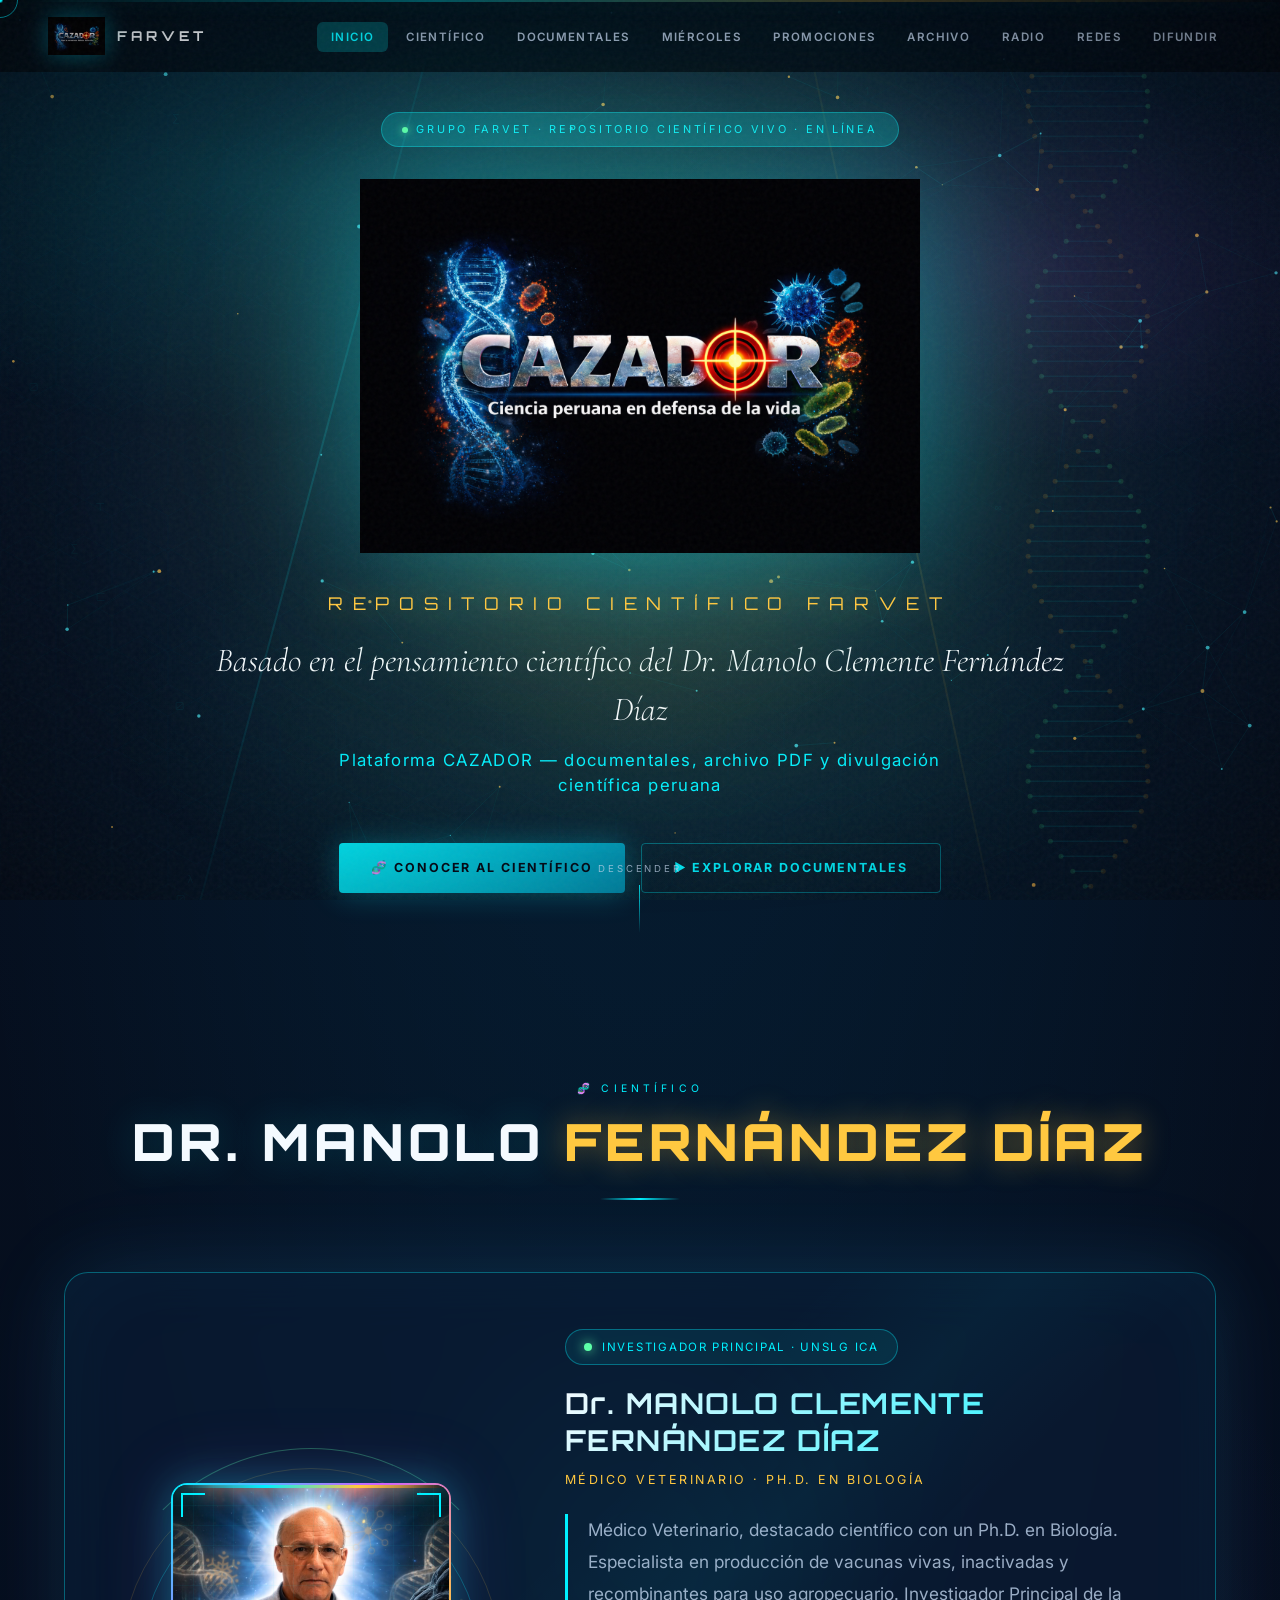
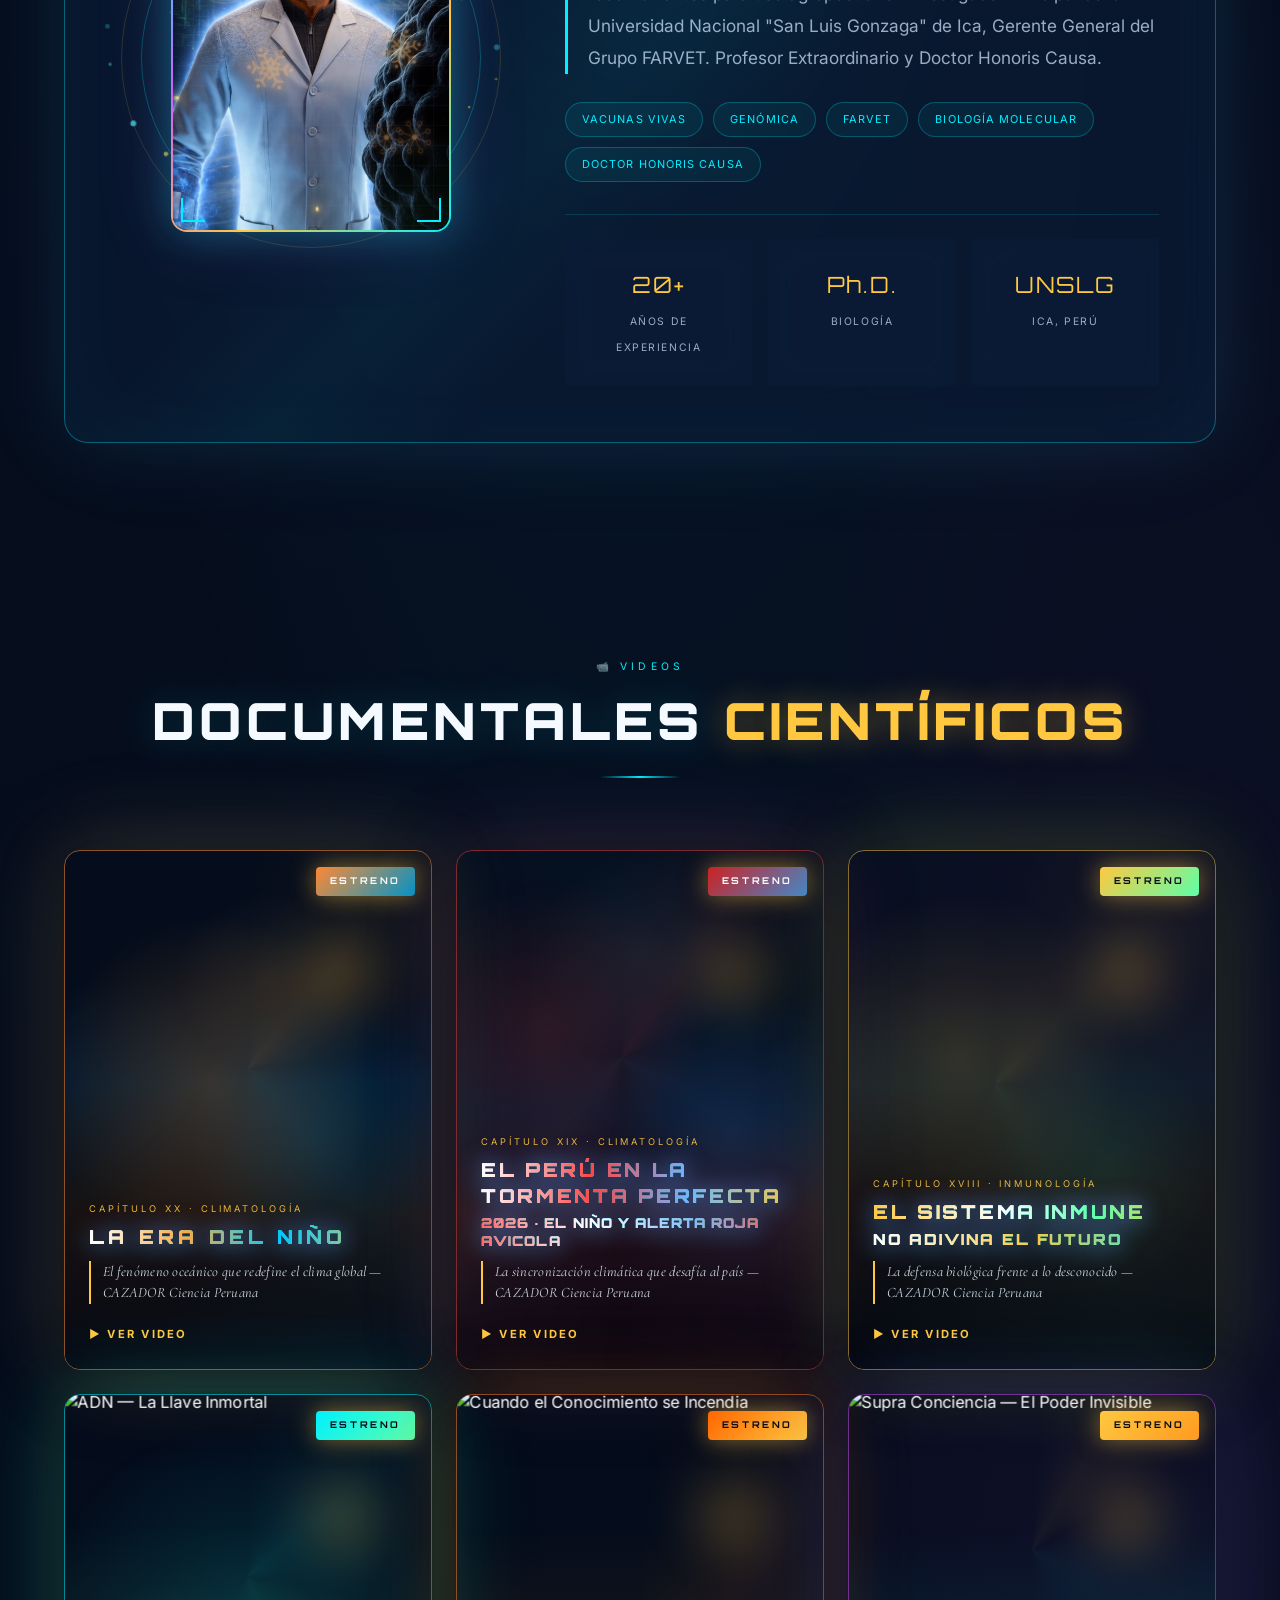
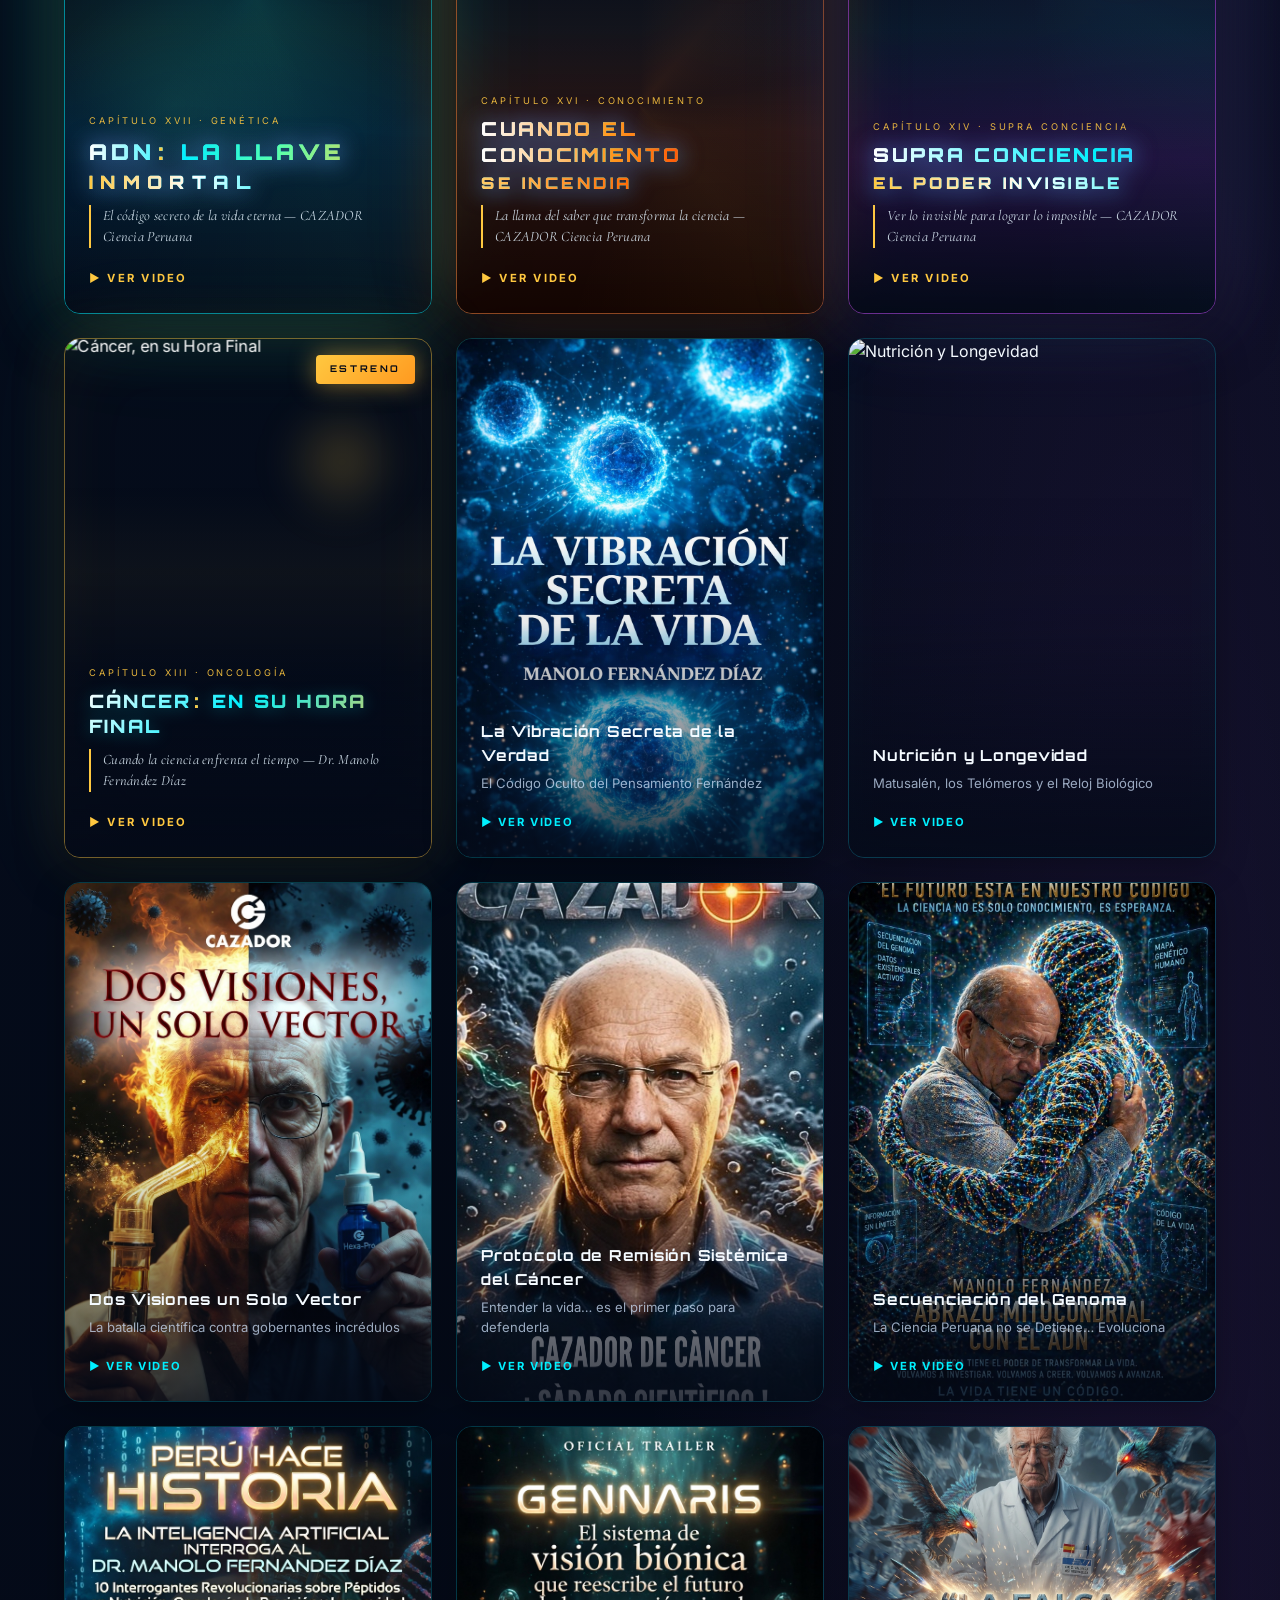
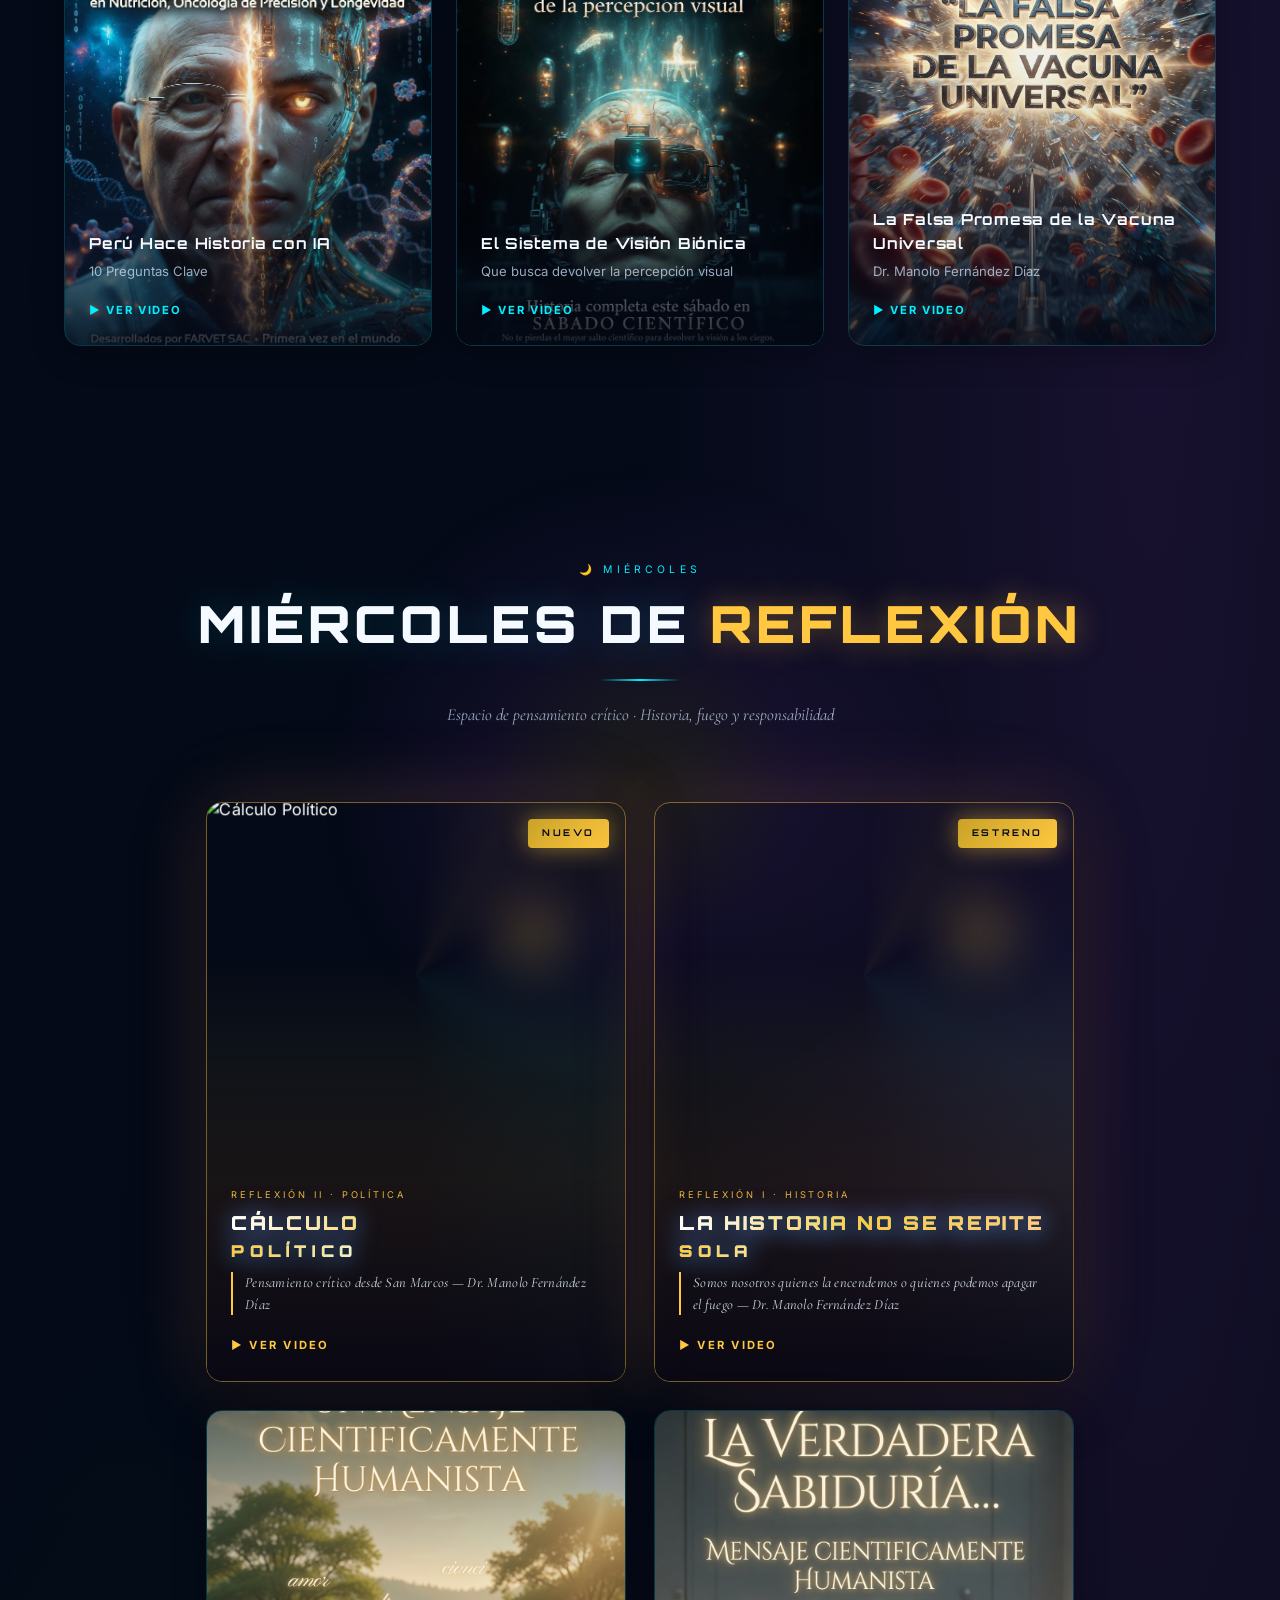
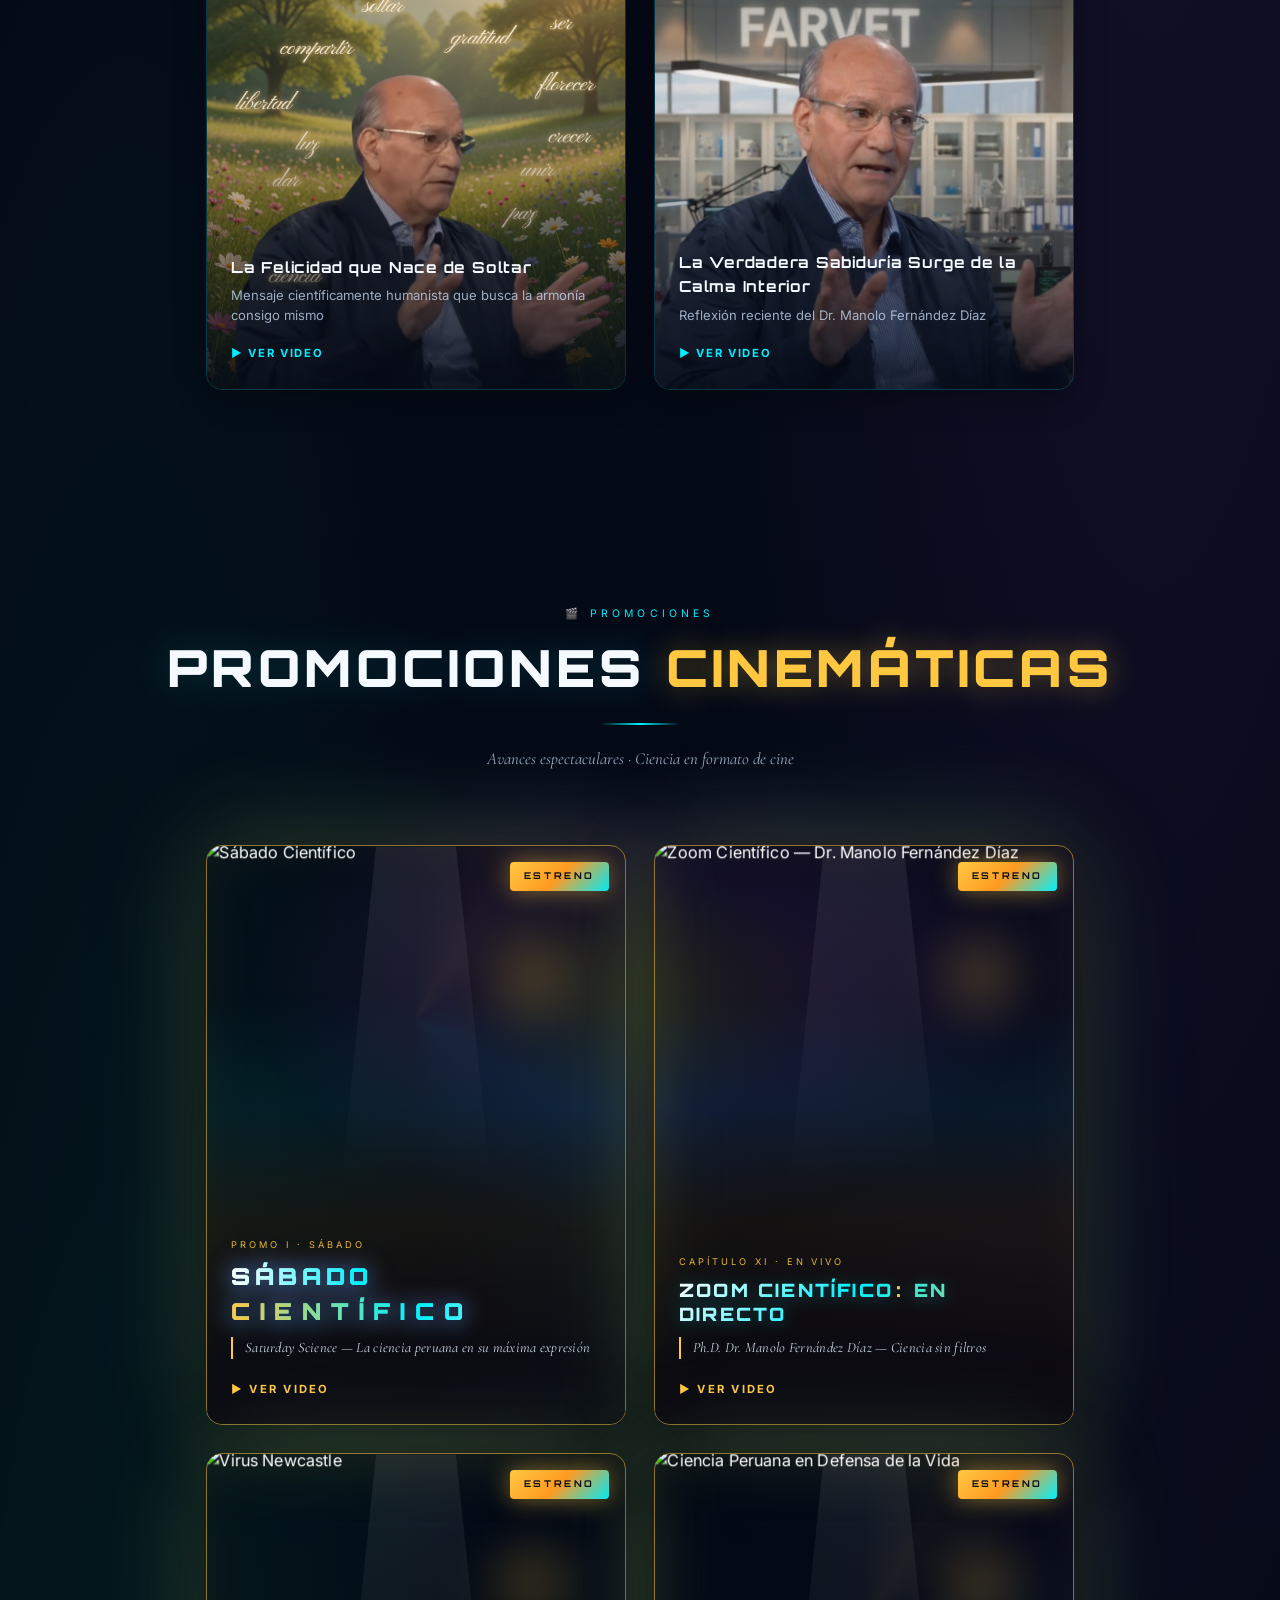
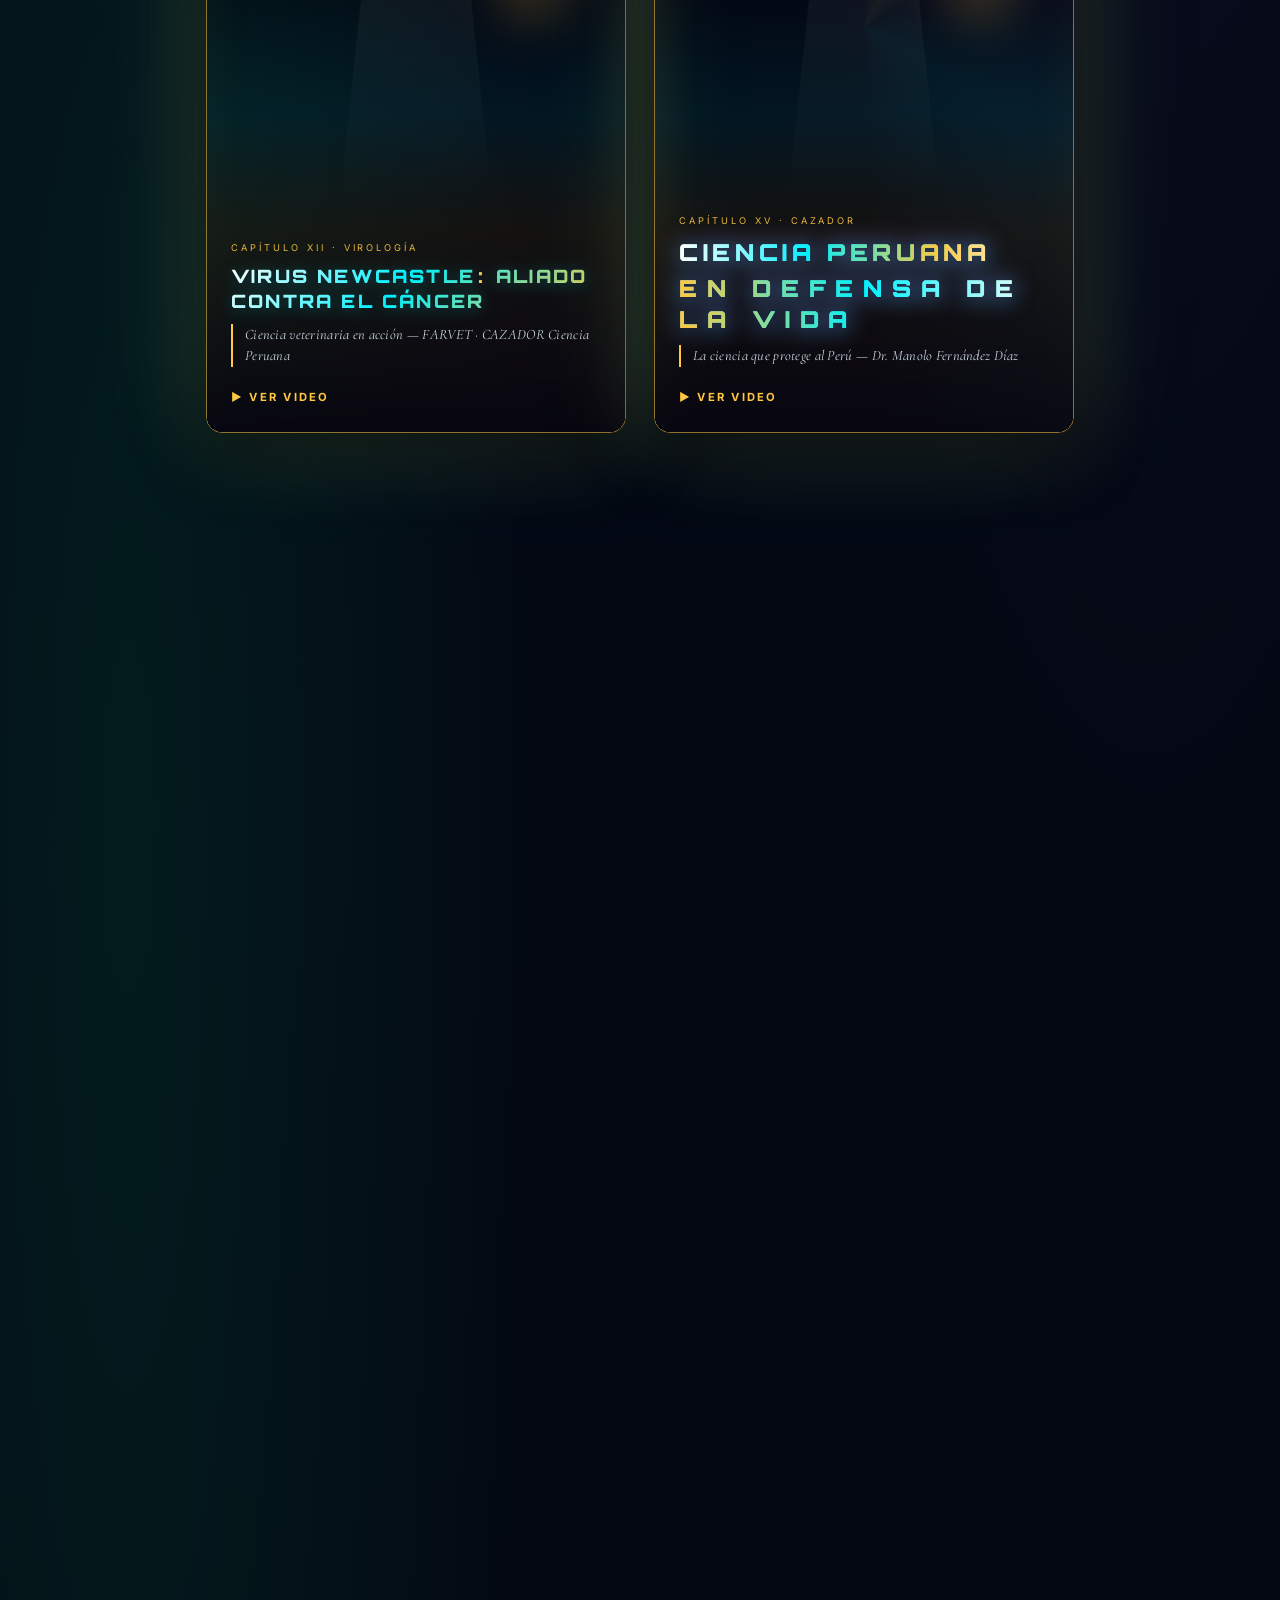
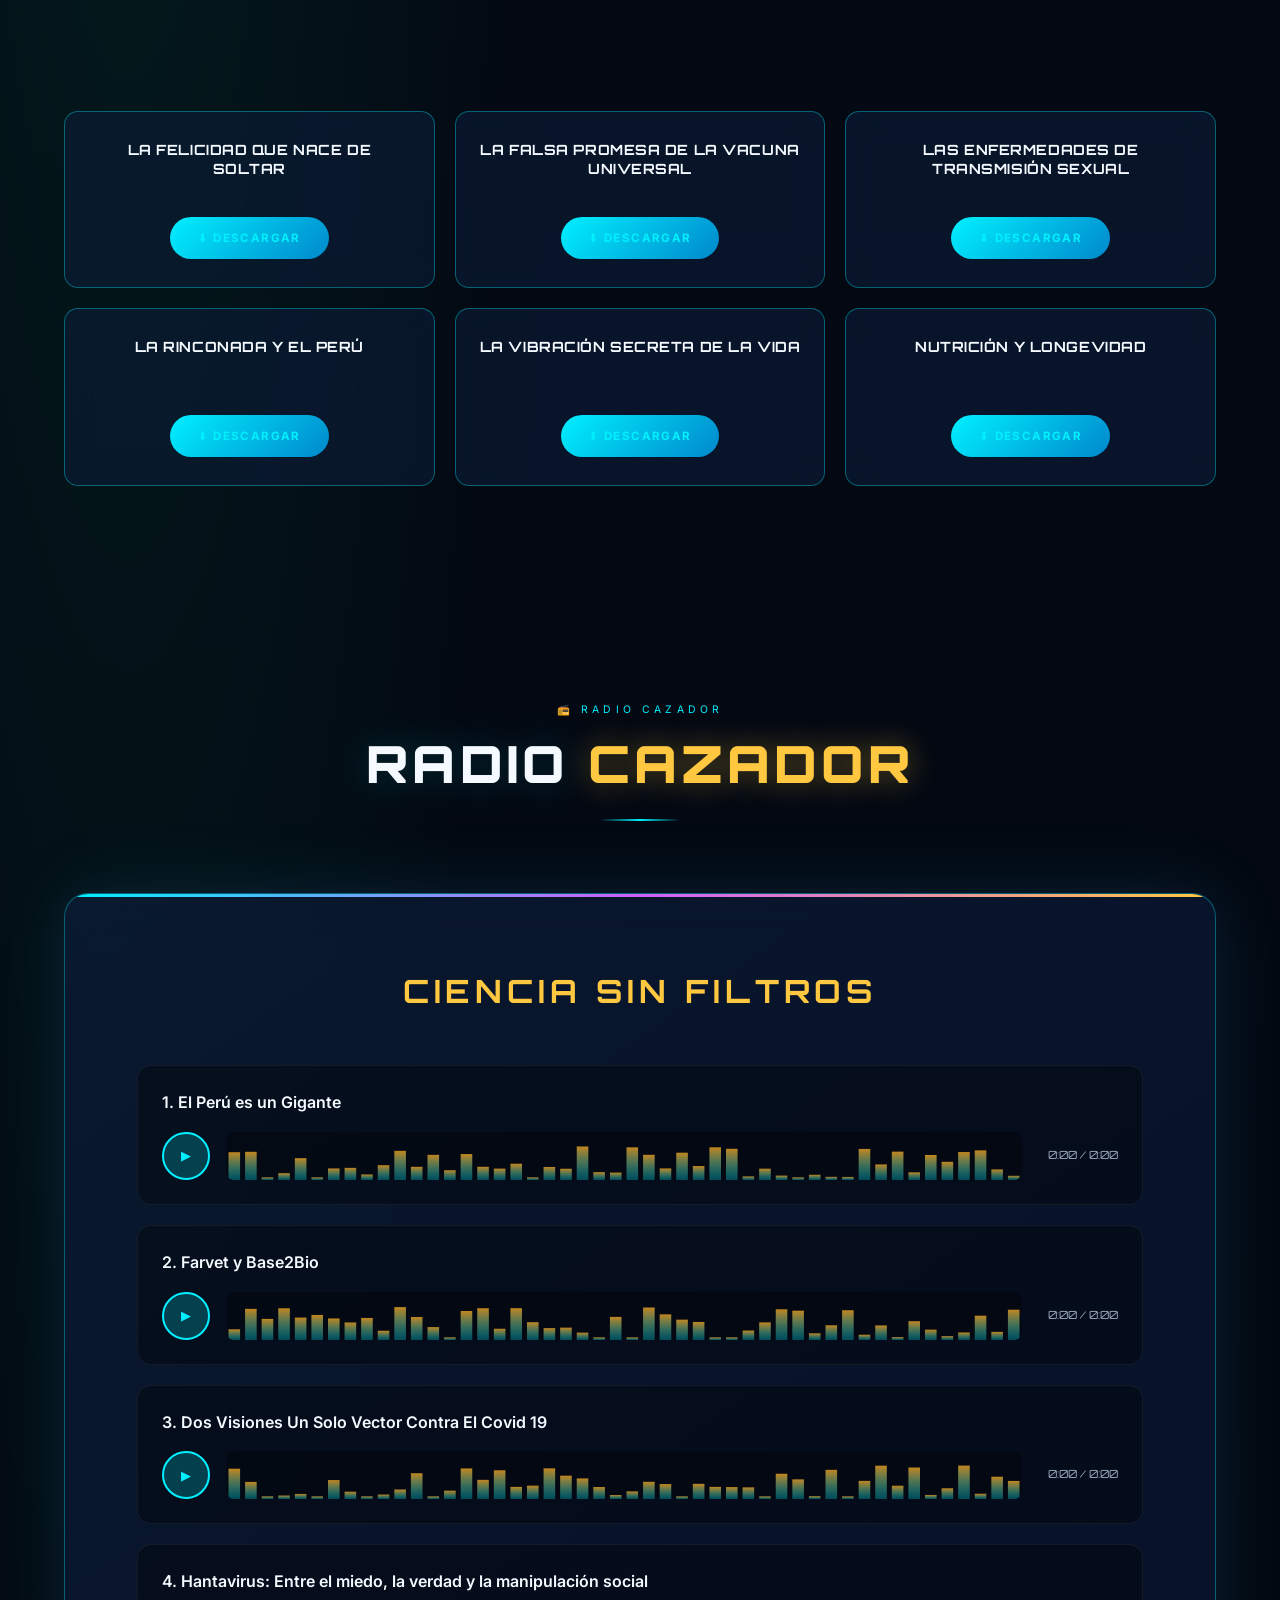
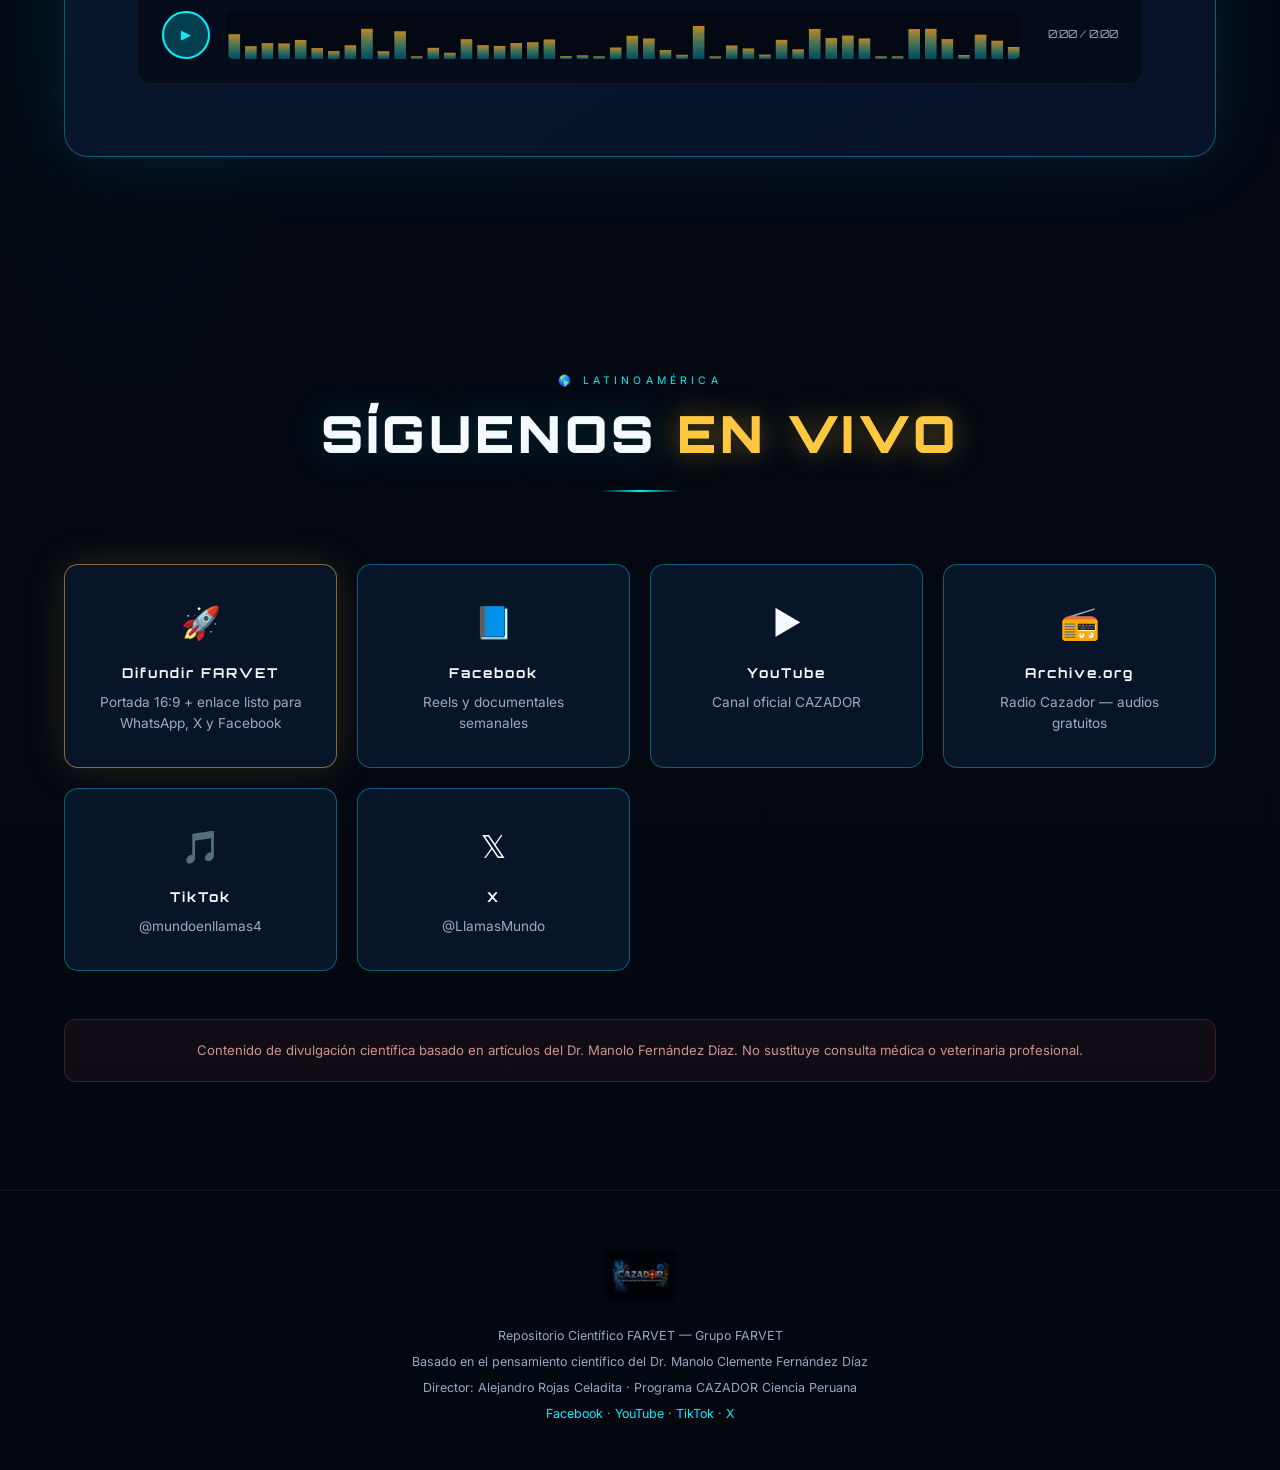
==== commit f9e57866: "Agregar monitoreo de visitas con Google Analytics 4" ====
--- a/index.html
+++ b/index.html
@@ -18,6 +18,8 @@
     <link rel="preconnect" href="https://fonts.gstatic.com" crossorigin>
     <link href="https://fonts.googleapis.com/css2?family=Cormorant+Garamond:ital,wght@0,300;0,400;1,300&family=Inter:wght@300;400;600;700&family=Orbitron:wght@400;700;900&display=swap" rel="stylesheet">
     <link rel="stylesheet" href="styles/cinema.css">
+    <script src="scripts/analytics-config.js"></script>
+    <script src="scripts/analytics.js" defer></script>
 </head>
 <body>
 
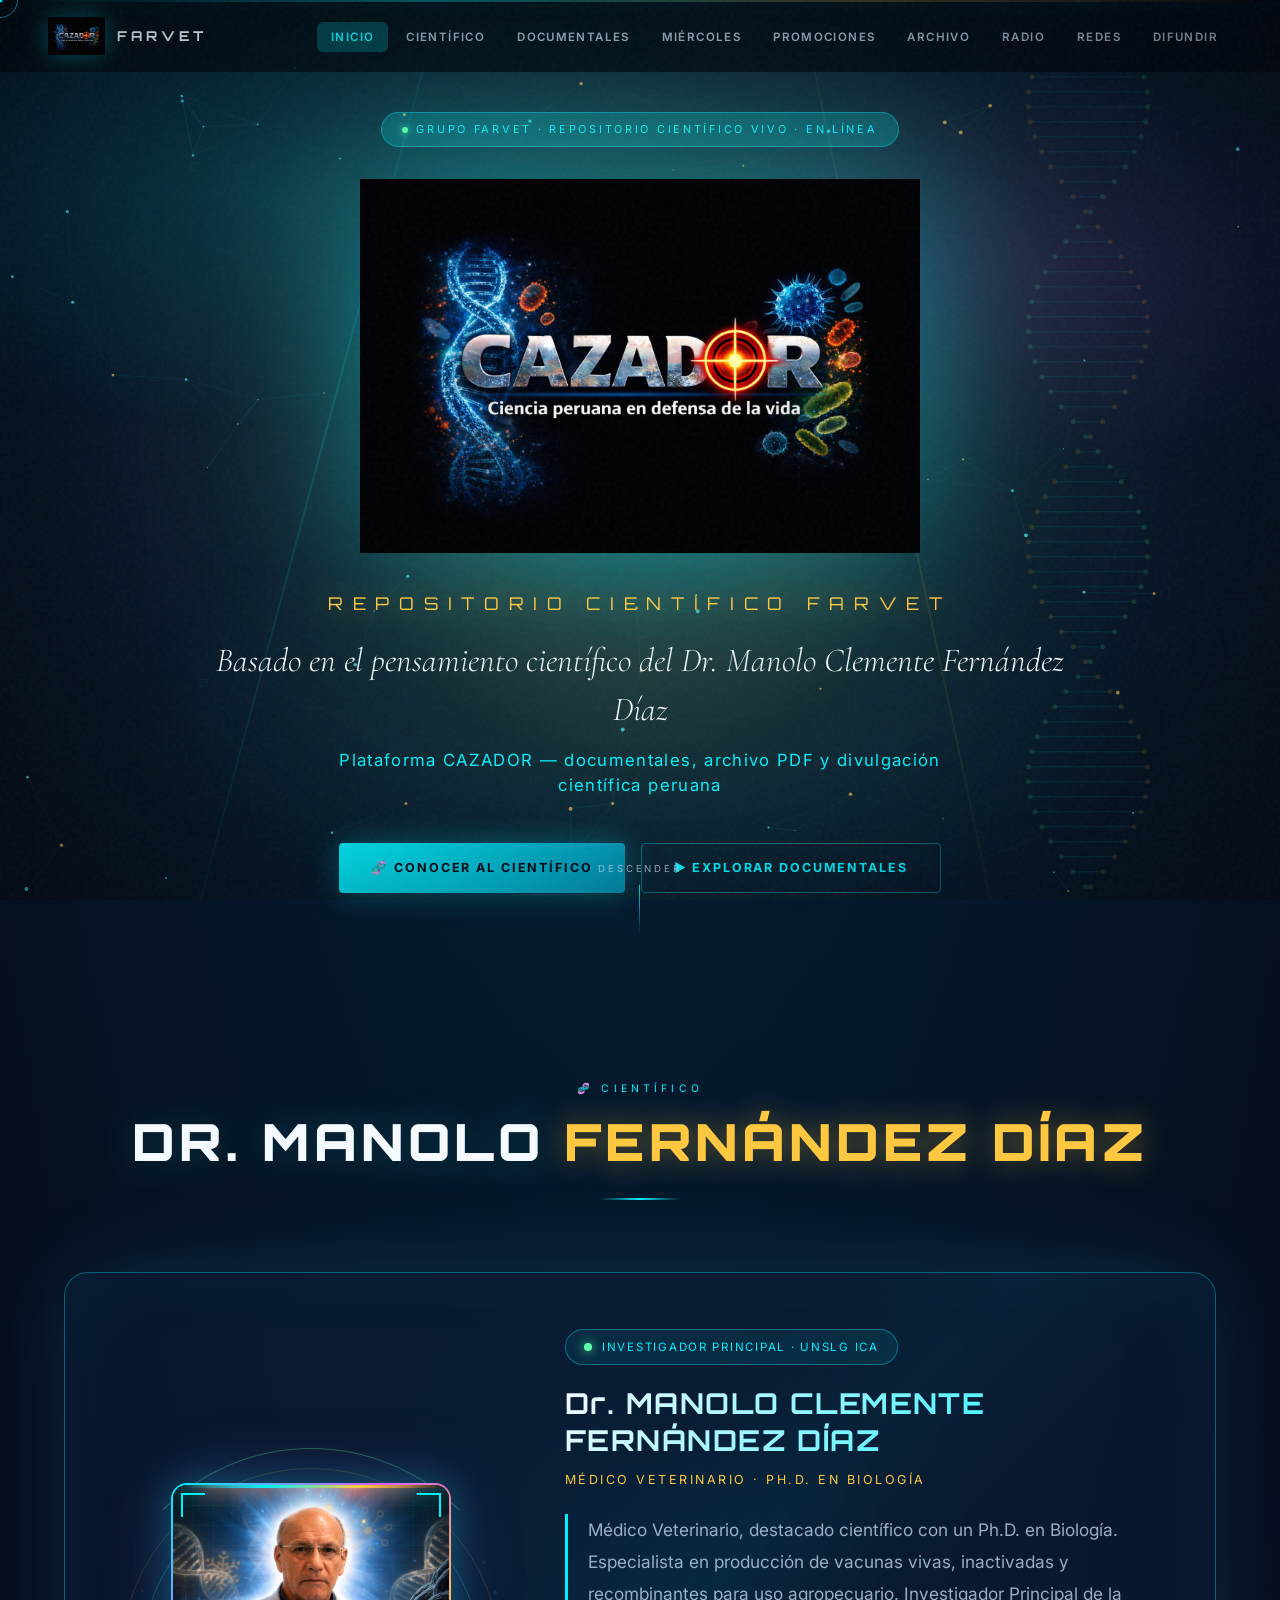
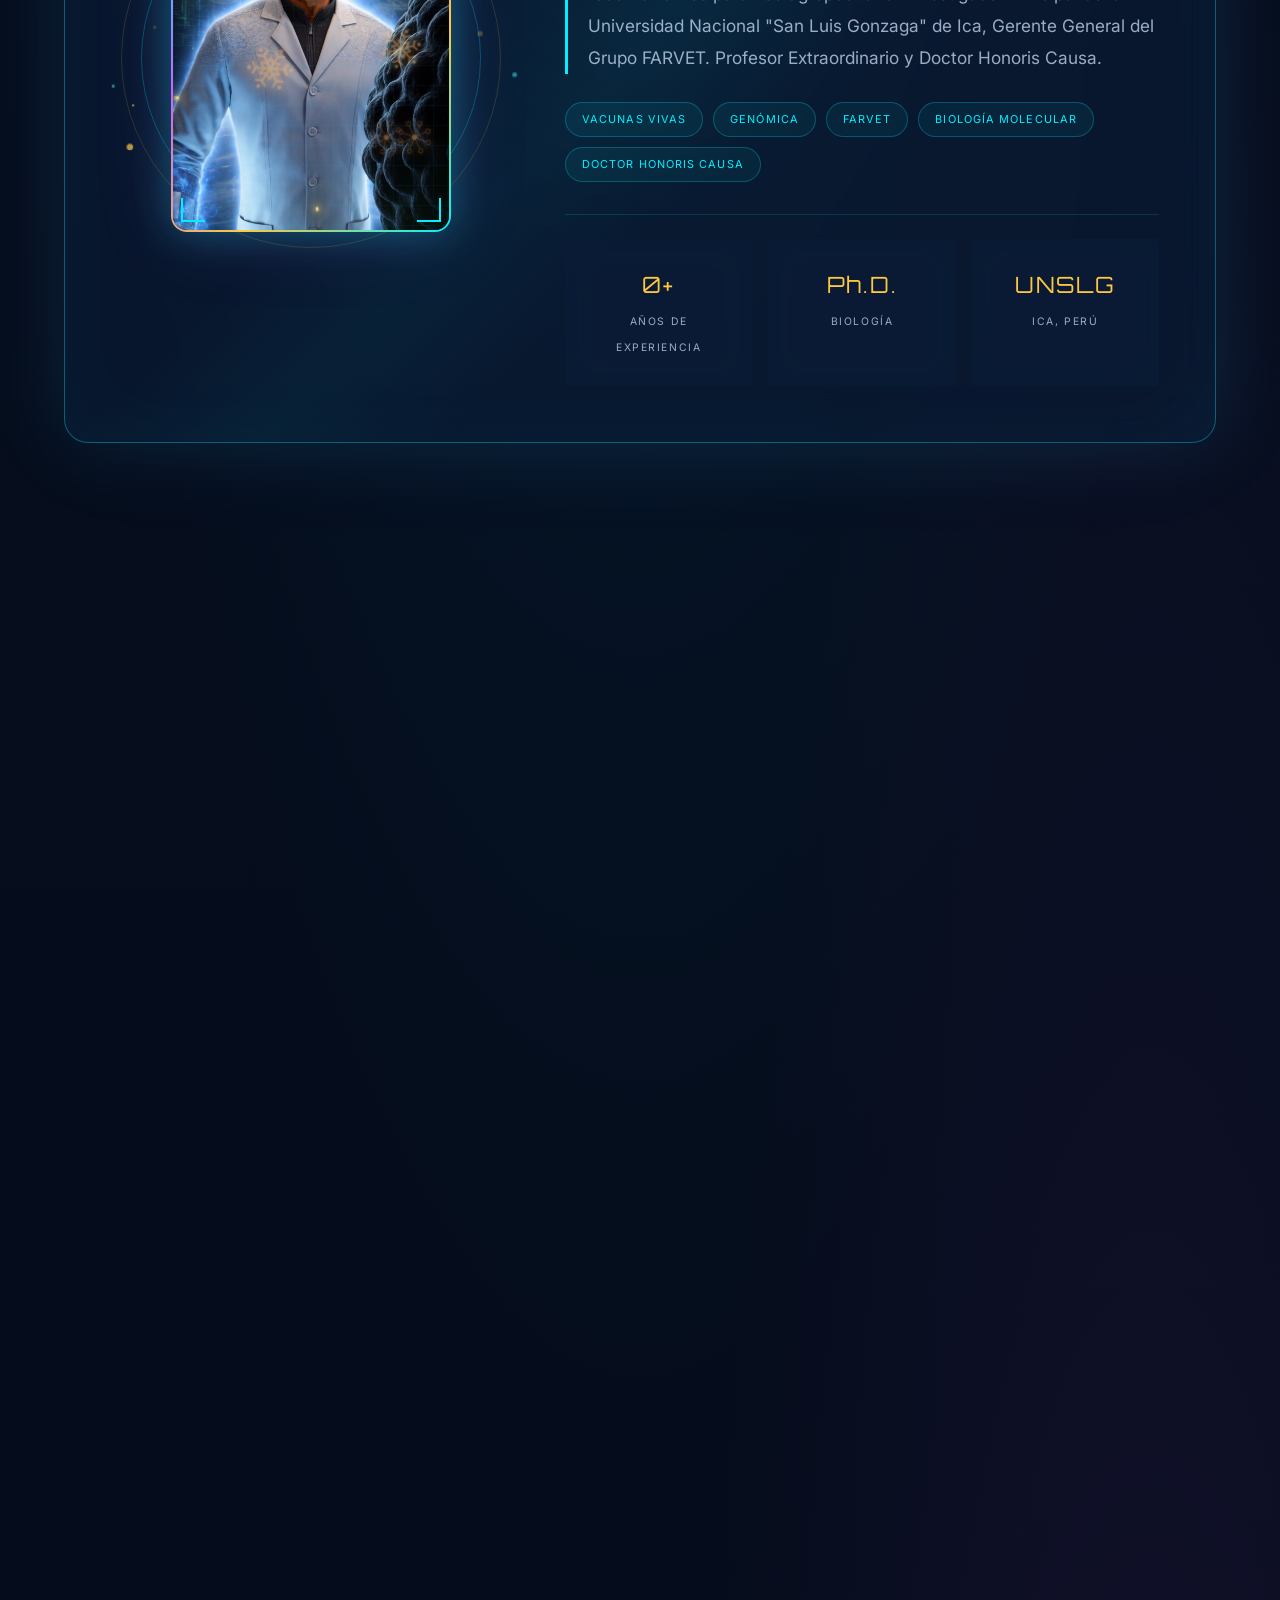
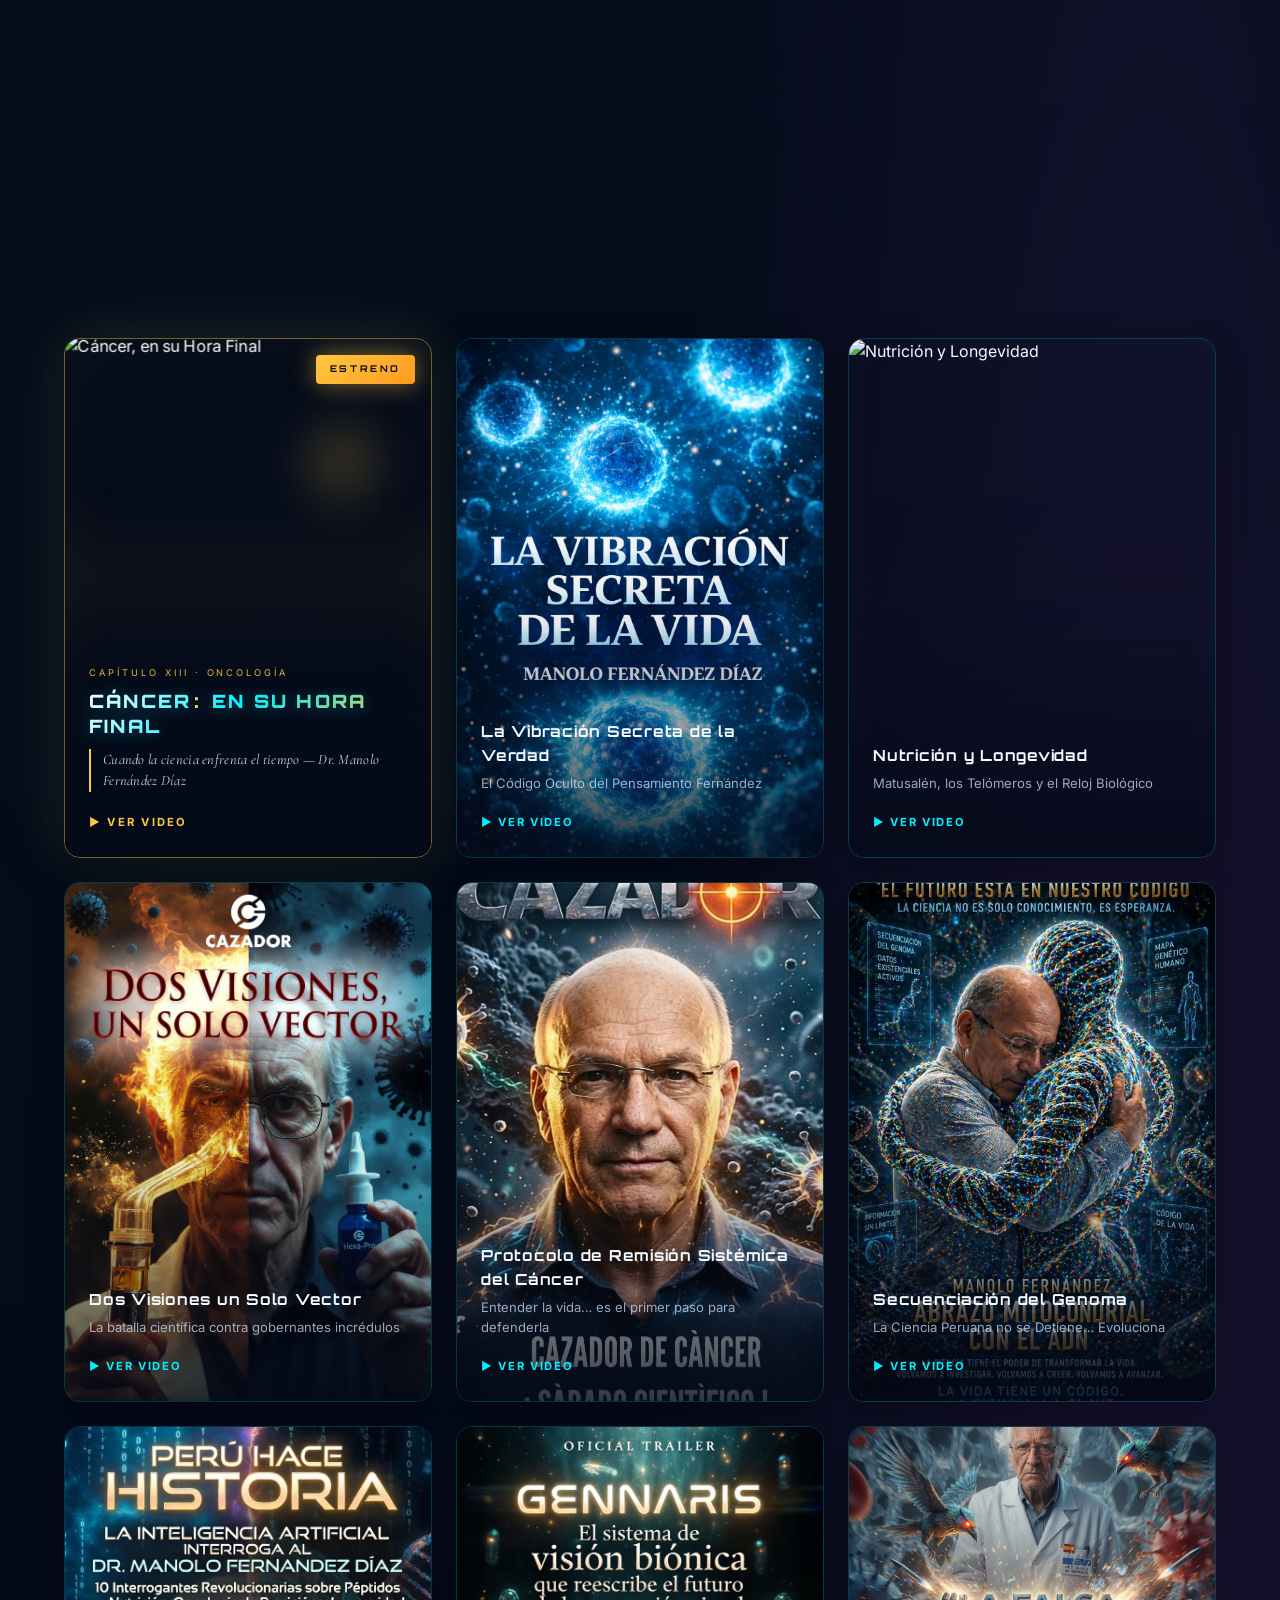
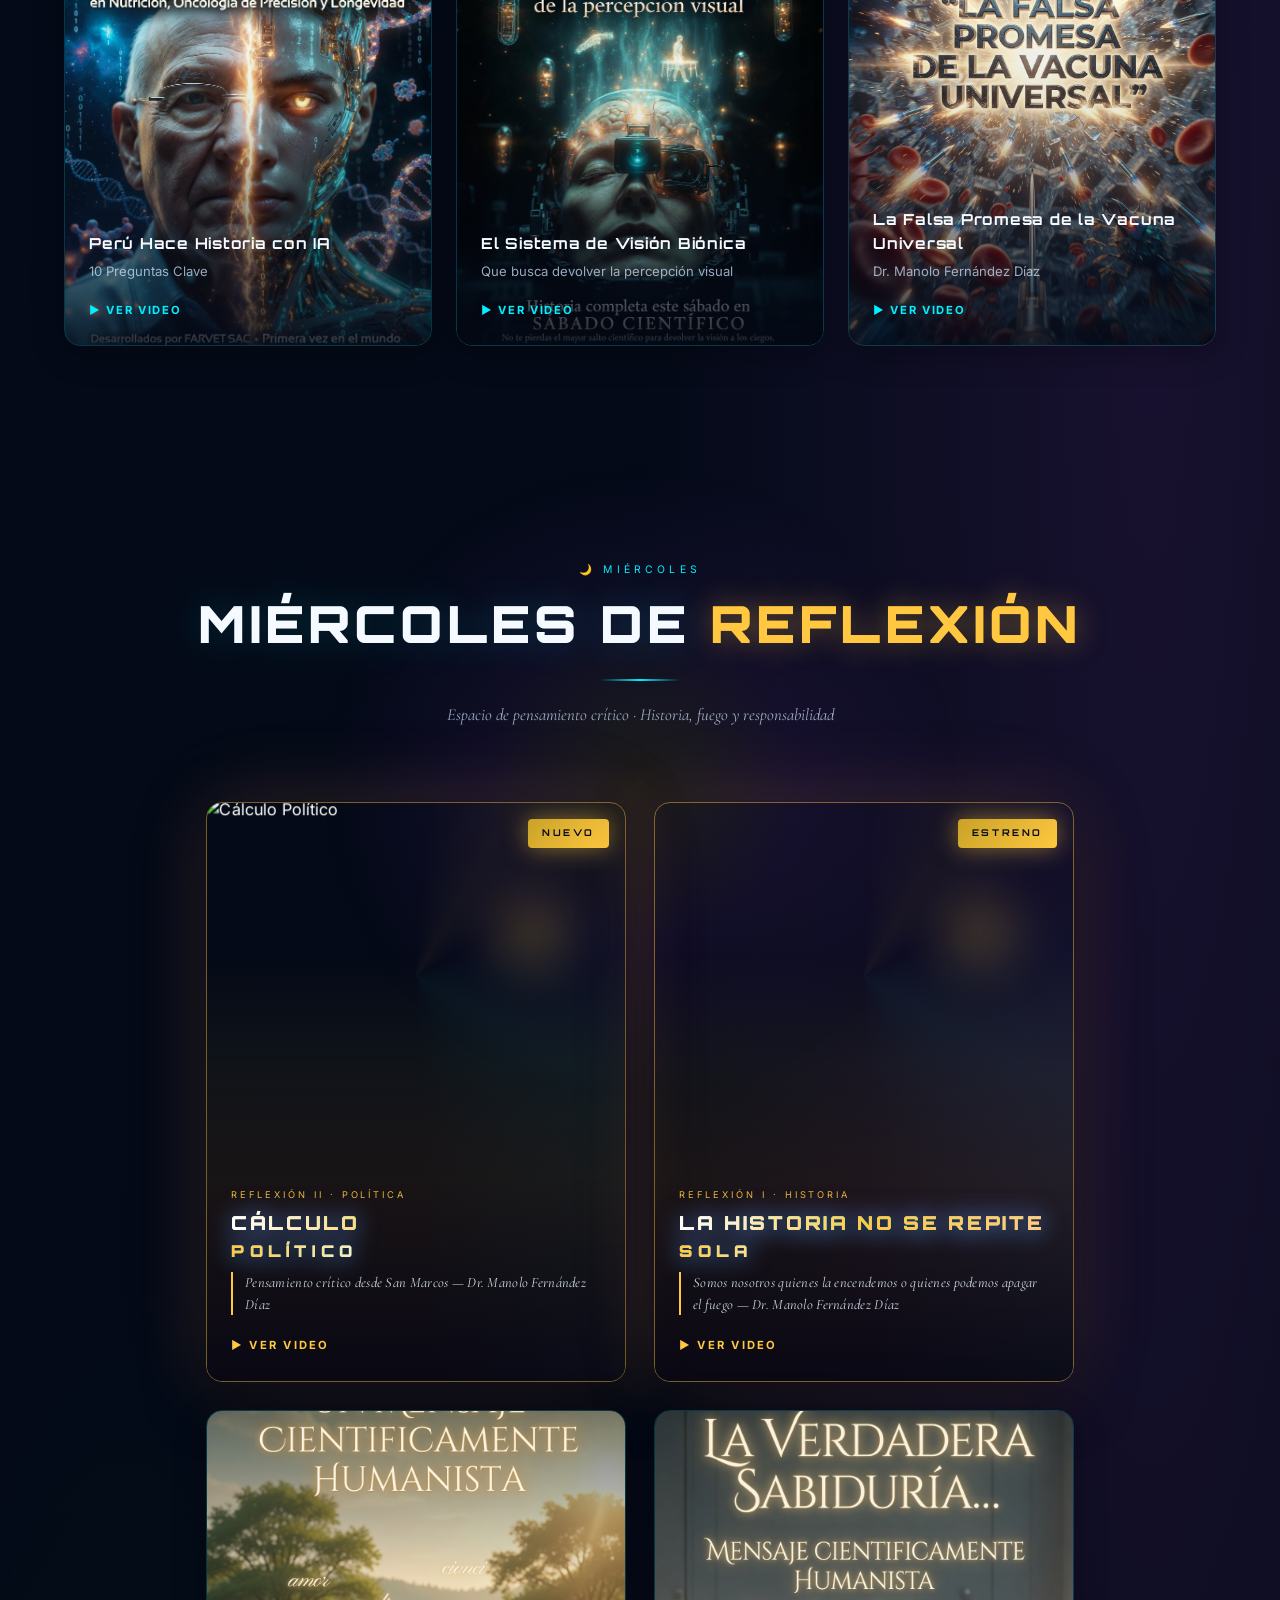
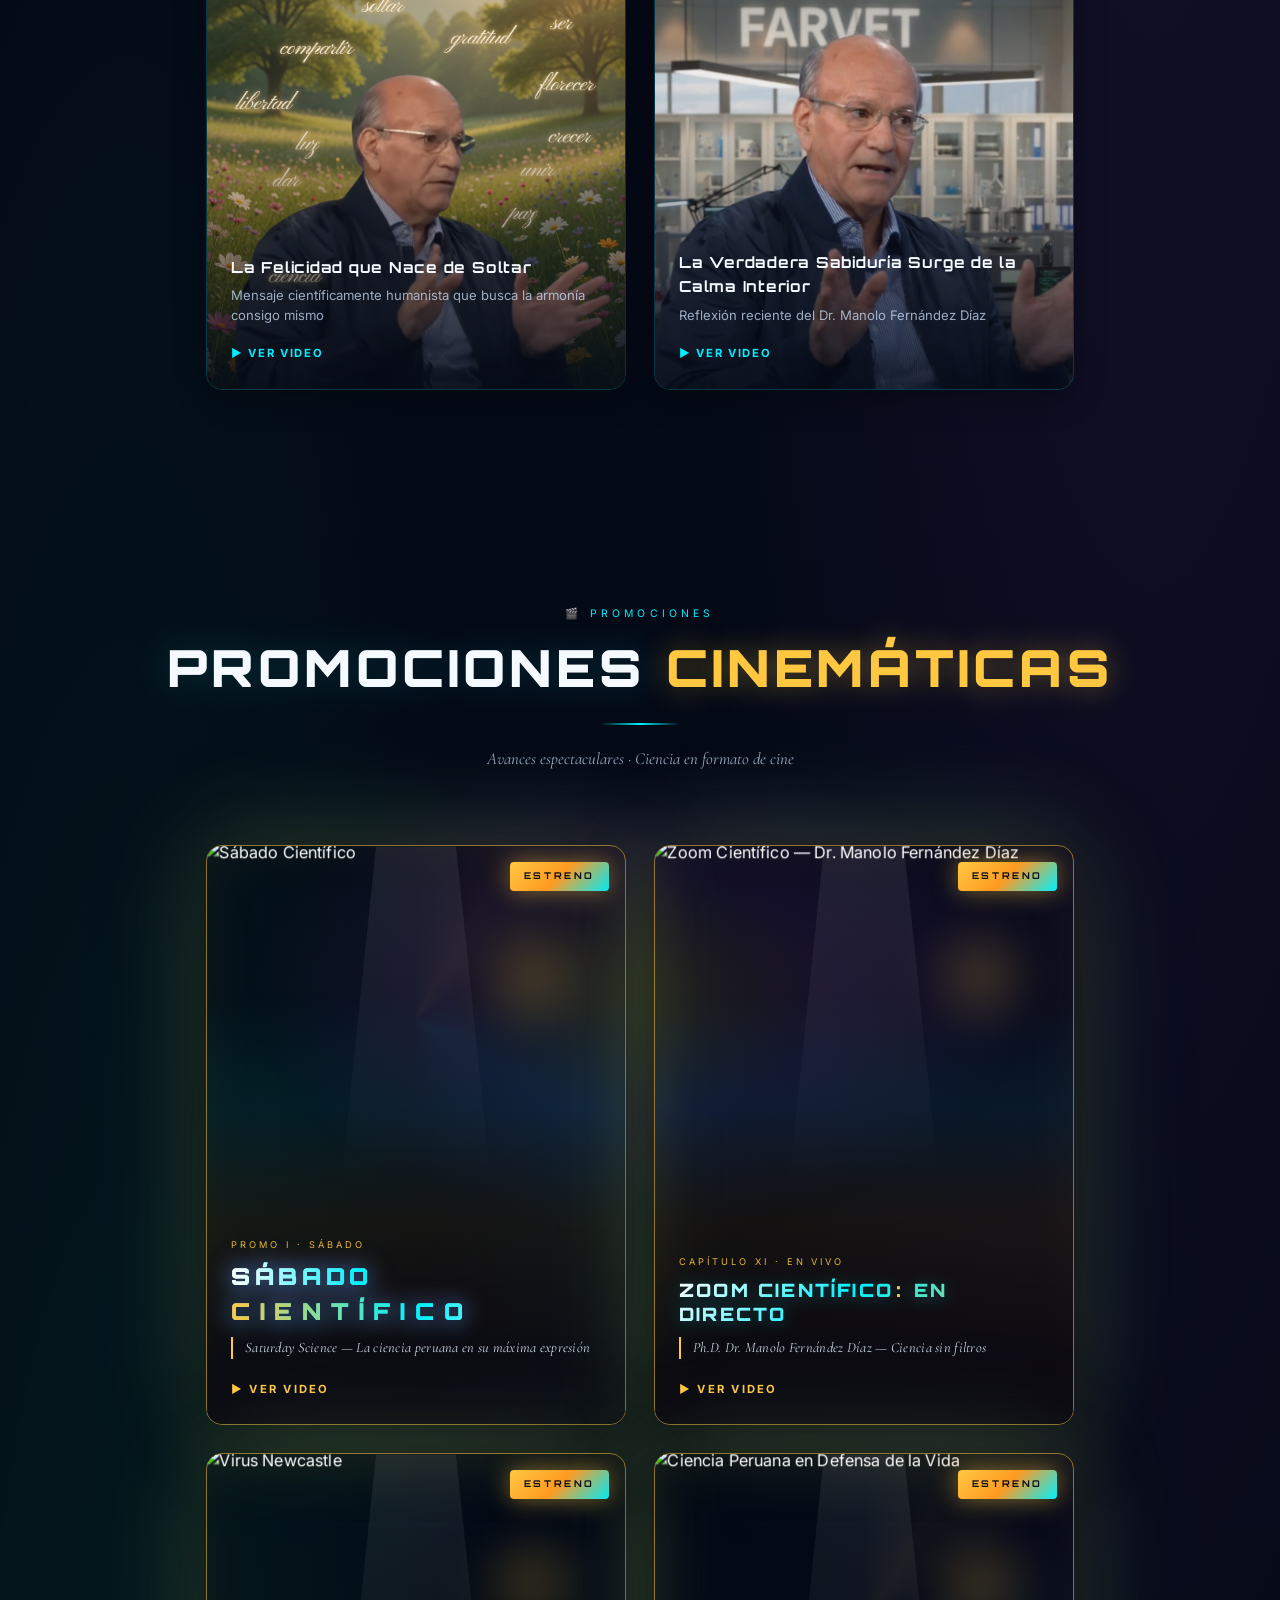
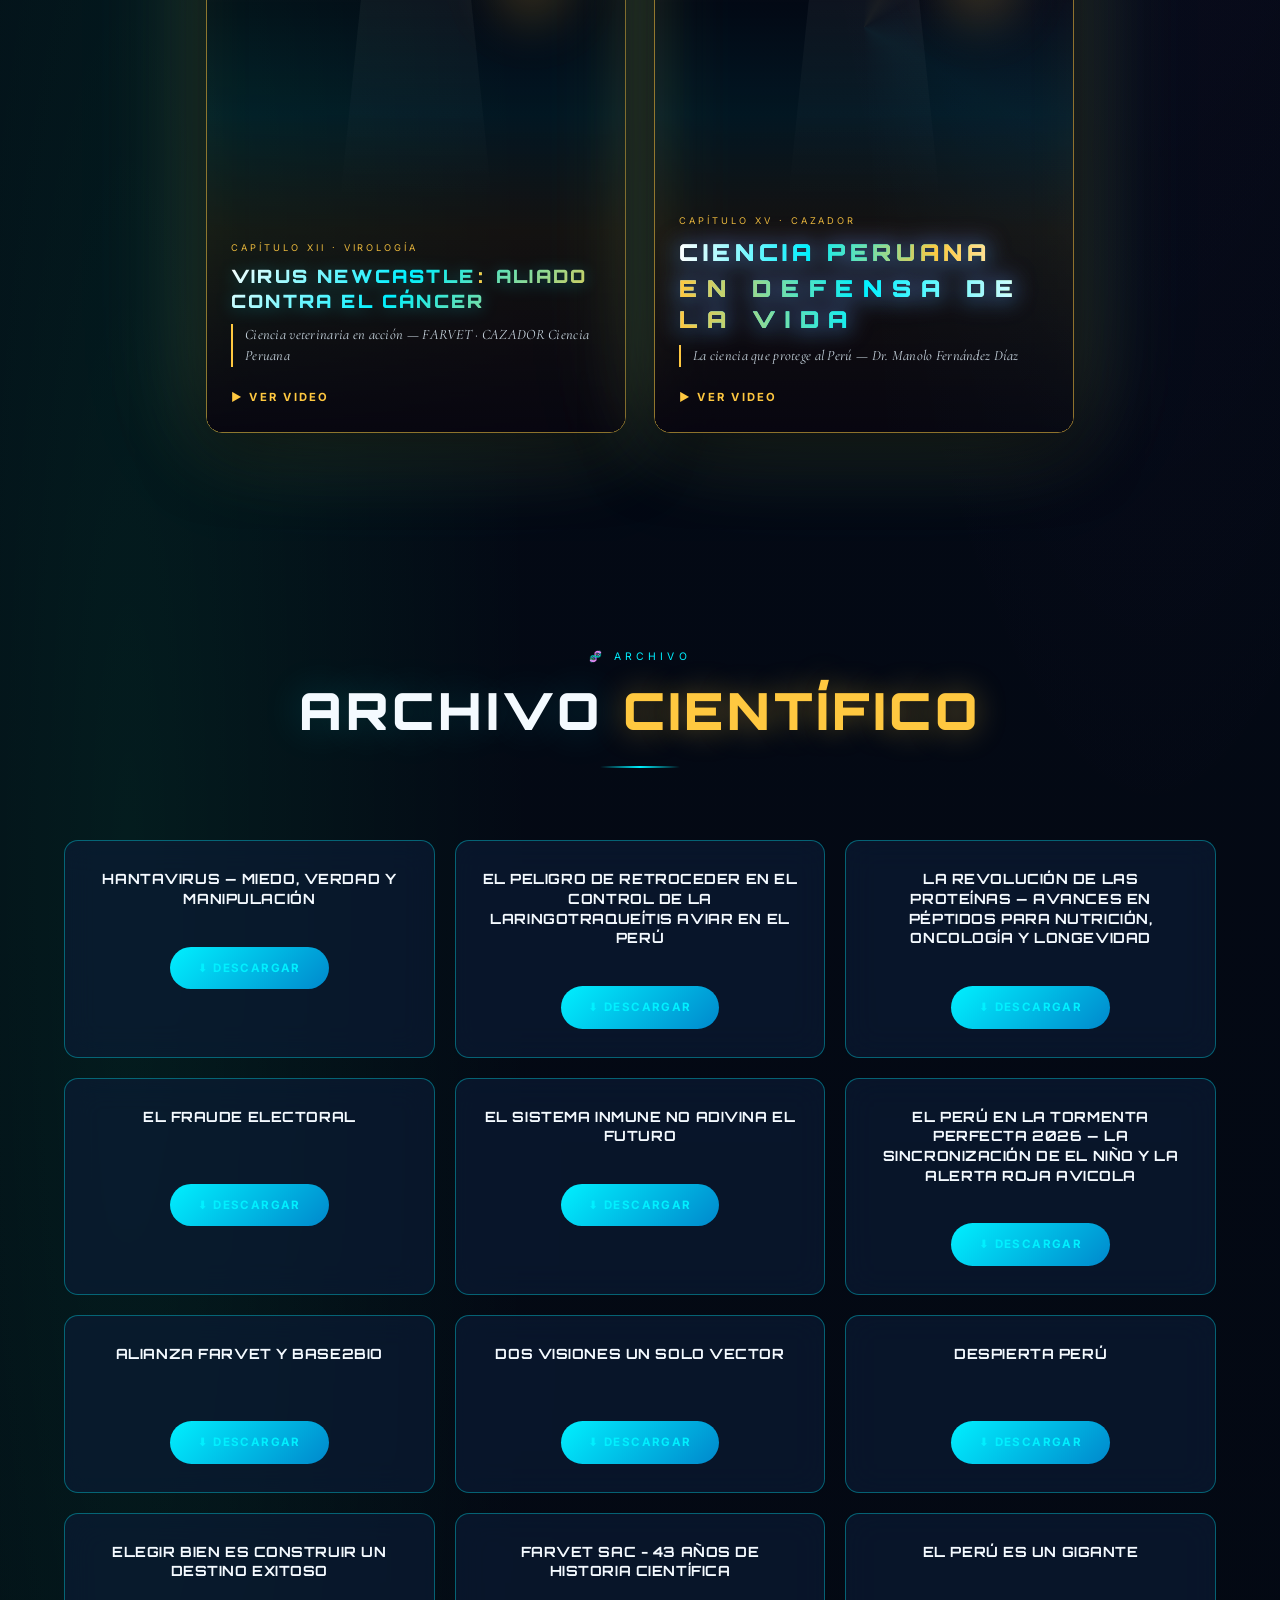
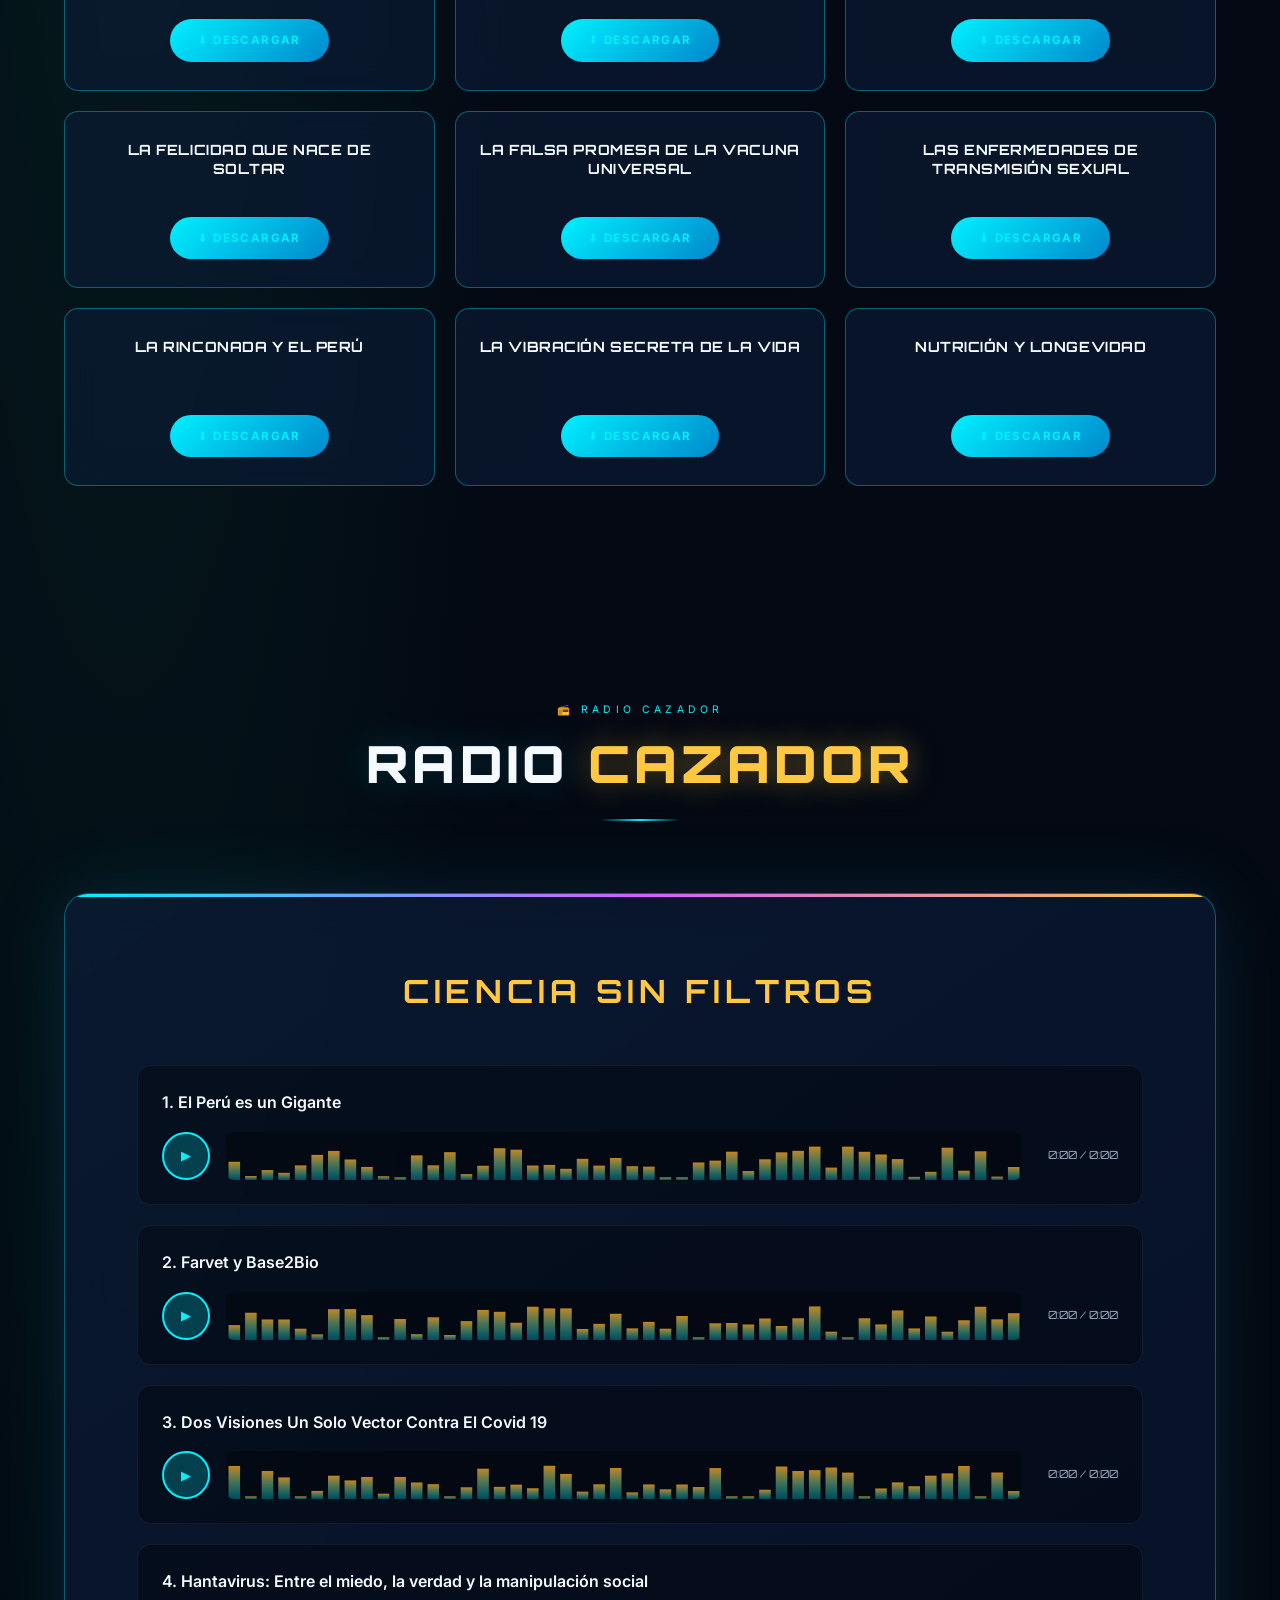
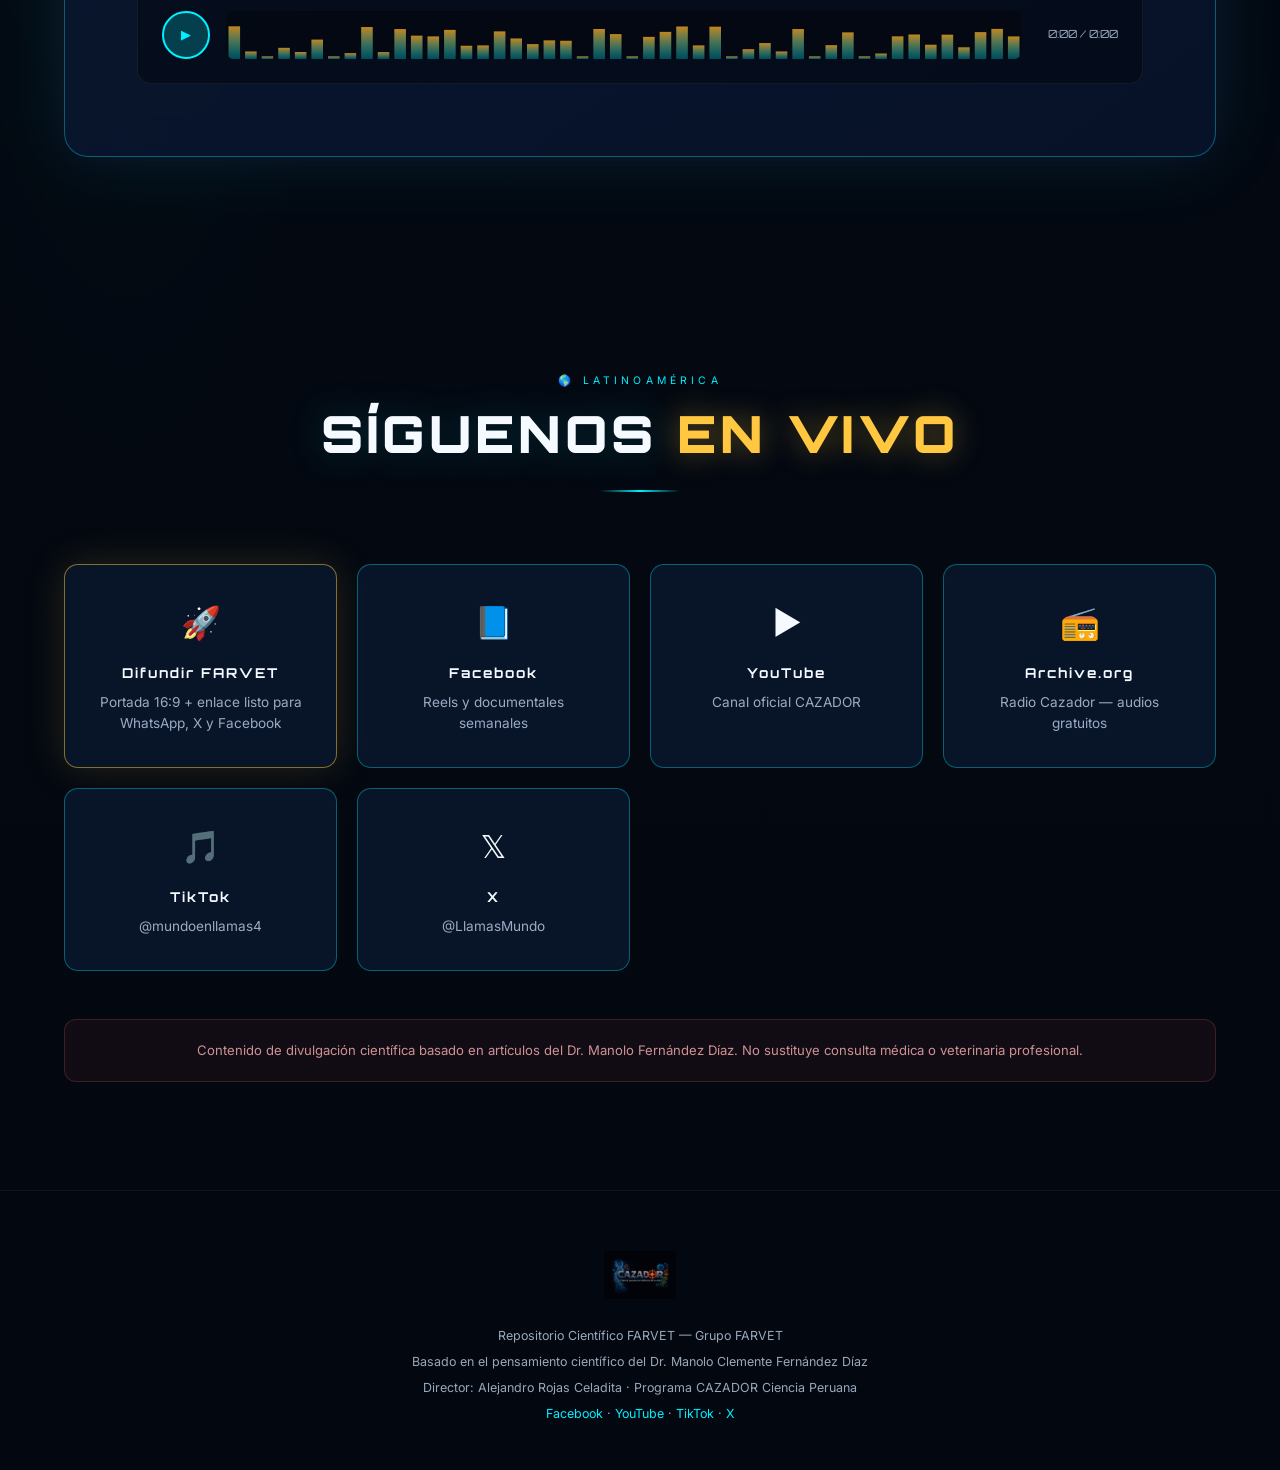
==== commit bc119461: "Fix Analytics: gtag directo en HTML para registrar visitas" ====
--- a/index.html
+++ b/index.html
@@ -18,7 +18,15 @@
     <link rel="preconnect" href="https://fonts.gstatic.com" crossorigin>
     <link href="https://fonts.googleapis.com/css2?family=Cormorant+Garamond:ital,wght@0,300;0,400;1,300&family=Inter:wght@300;400;600;700&family=Orbitron:wght@400;700;900&display=swap" rel="stylesheet">
     <link rel="stylesheet" href="styles/cinema.css">
-    <script src="scripts/analytics-config.js"></script>
+    <!-- Google Analytics 4 — CAZADOR FARVET -->
+    <script async src="https://www.googletagmanager.com/gtag/js?id=G-7K16QGHXJN"></script>
+    <script>
+      window.dataLayer = window.dataLayer || [];
+      function gtag(){dataLayer.push(arguments);}
+      gtag('js', new Date());
+      gtag('config', 'G-7K16QGHXJN', { anonymize_ip: true });
+      window.CAZADOR_ANALYTICS = { MEASUREMENT_ID: 'G-7K16QGHXJN', SITE_NAME: 'CAZADOR FARVET', ENABLED: true };
+    </script>
     <script src="scripts/analytics.js" defer></script>
 </head>
 <body>
